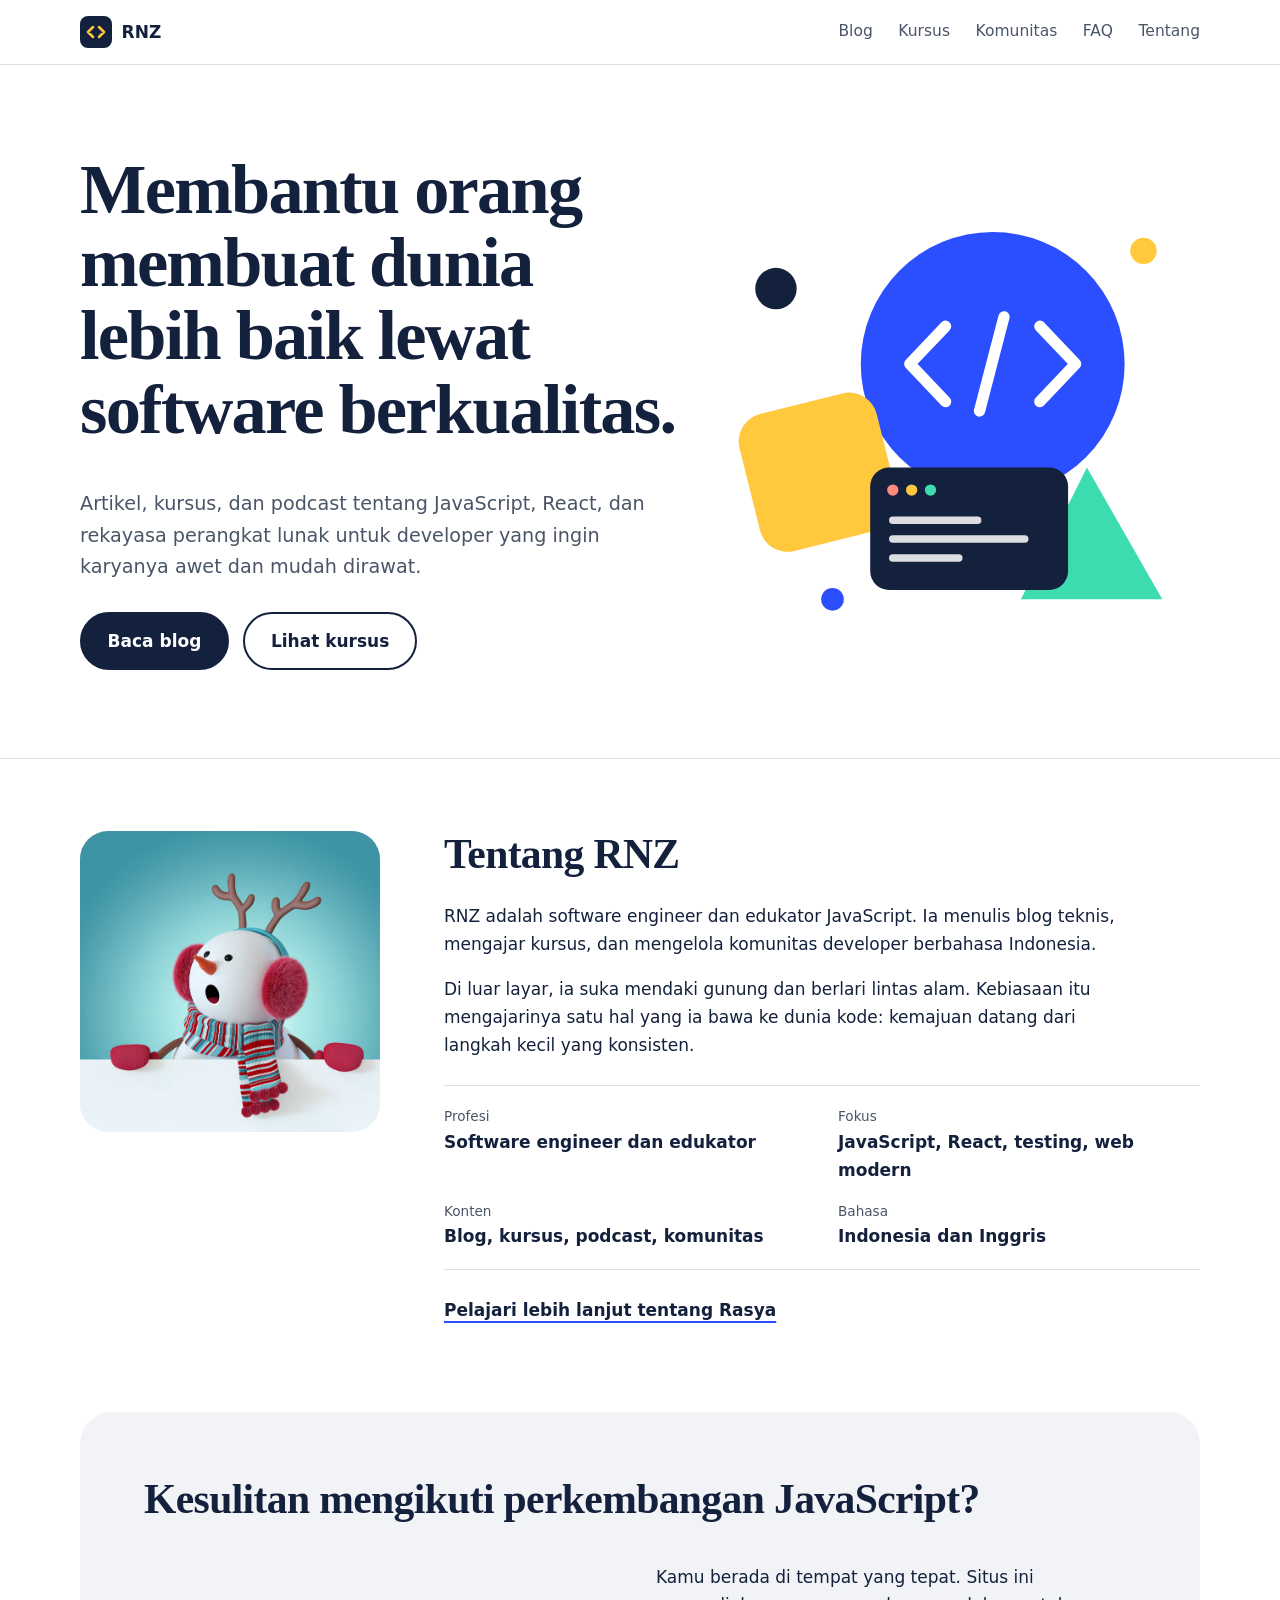
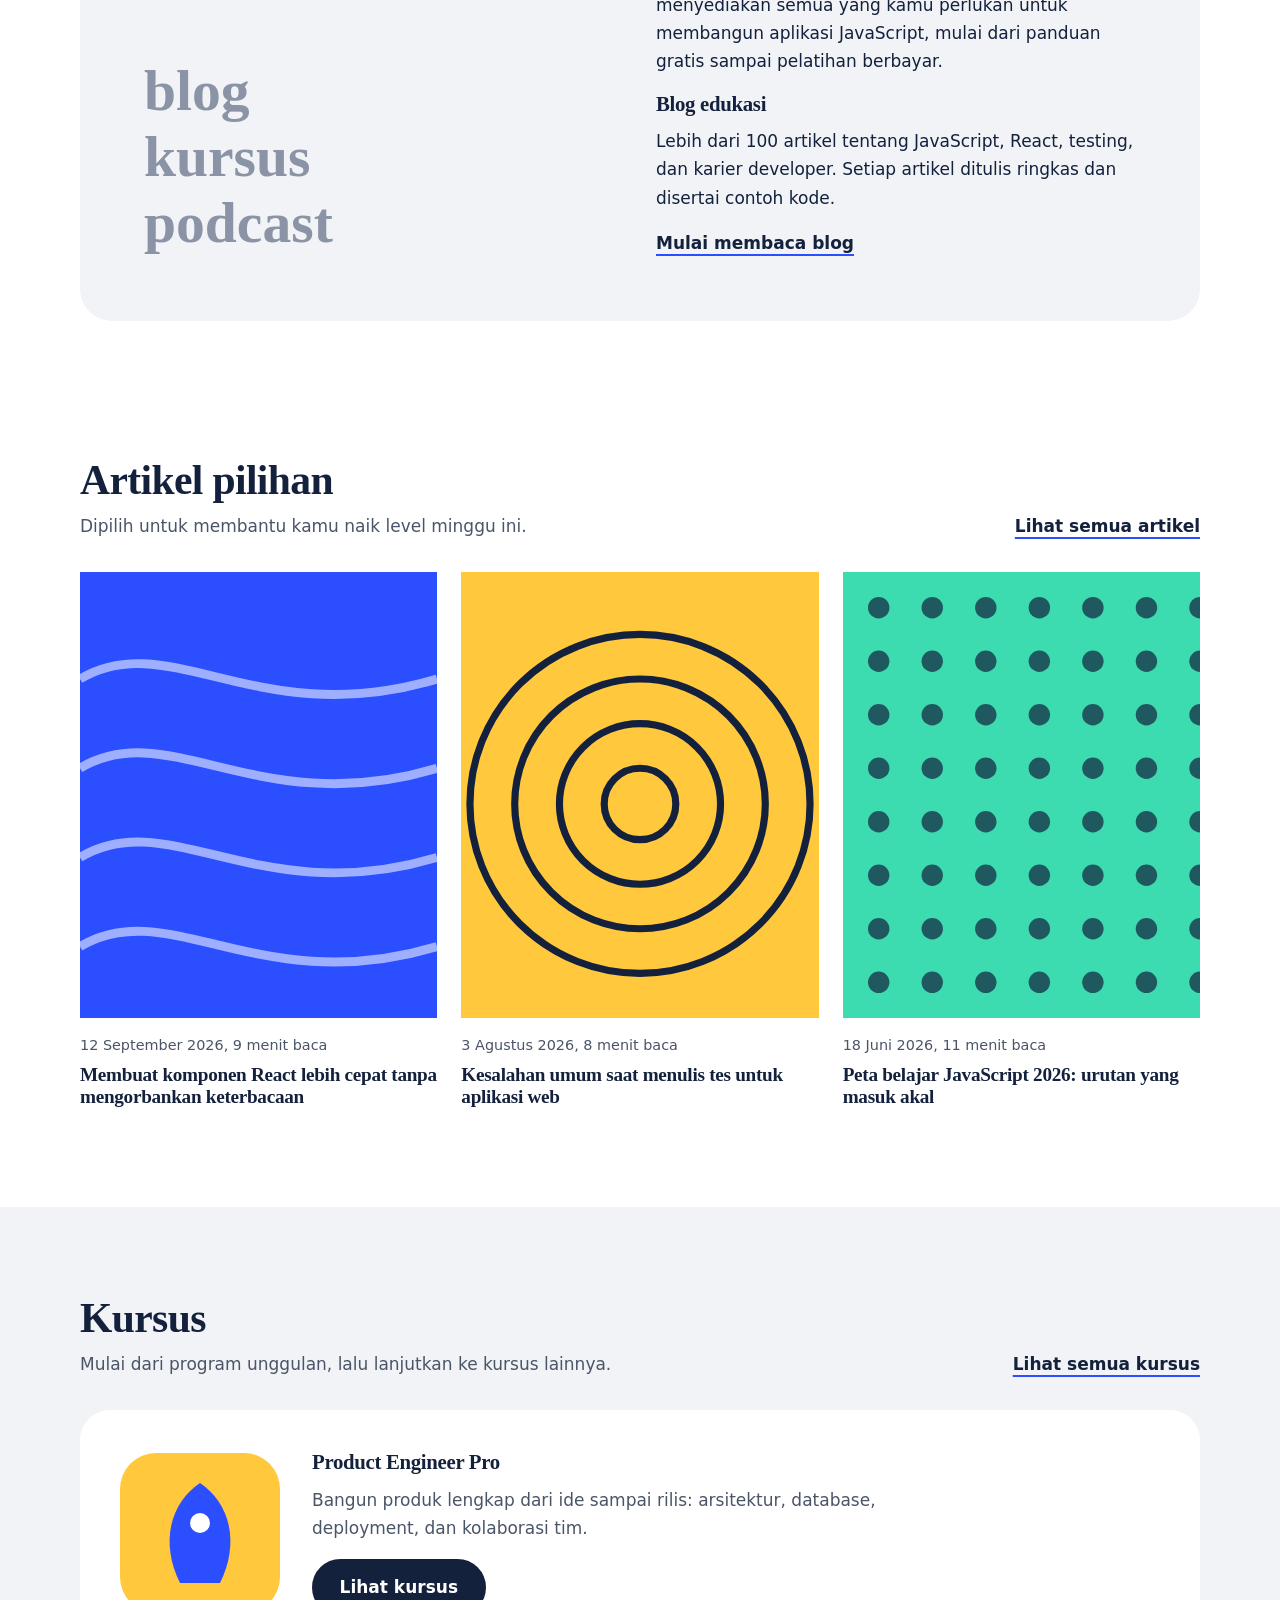
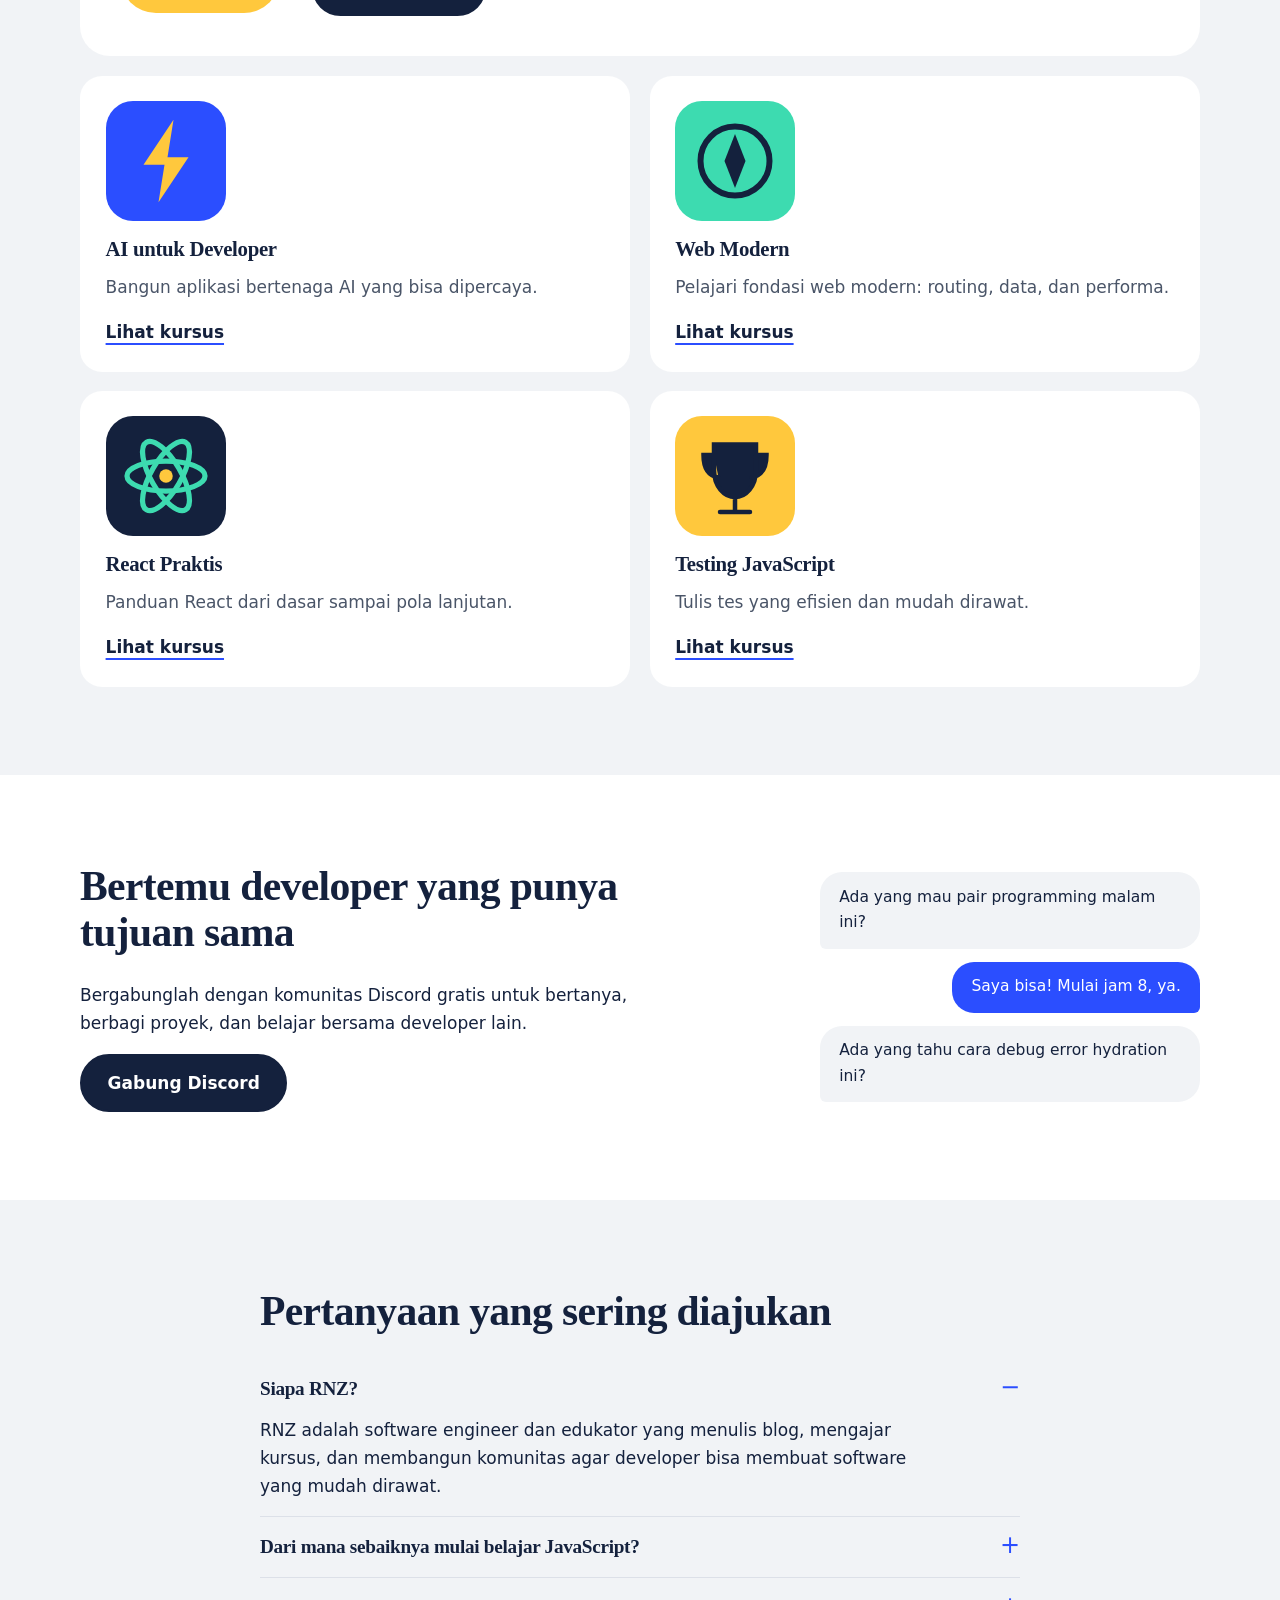
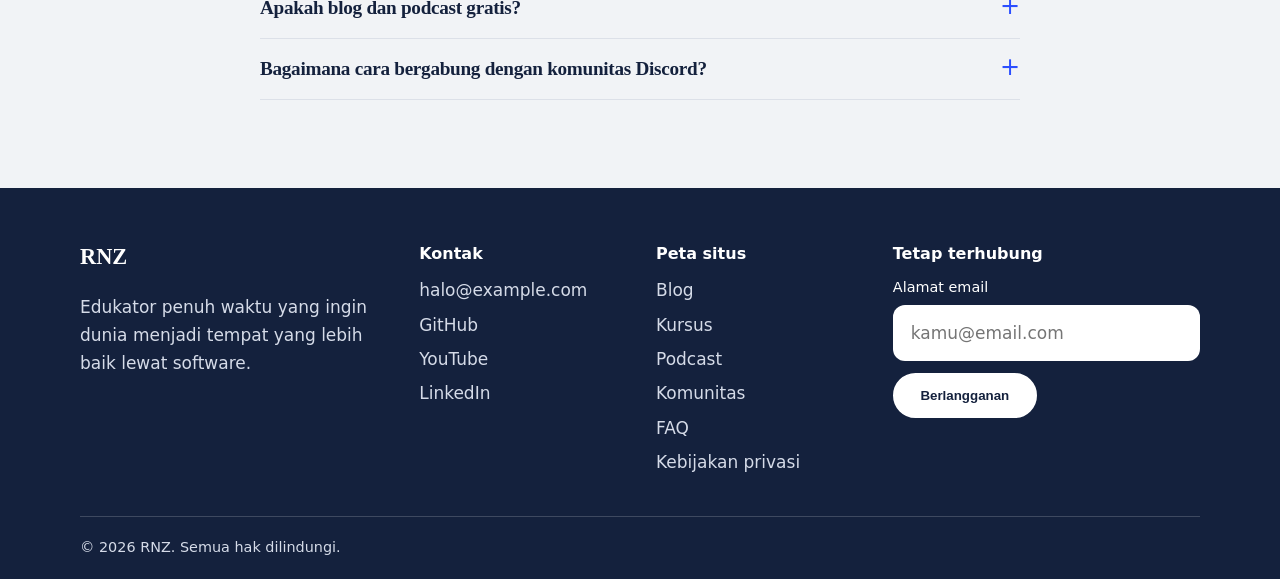
==== index.html @ e9a2c121 "new" ====
<!DOCTYPE html>
<html lang="id" dir="ltr">
<head>
<meta charset="utf-8">
<meta name="viewport" content="width=device-width, initial-scale=1">
<title>RNZ | Software Engineer dan Edukator JavaScript</title>
<meta name="description" content="Blog, kursus, dan podcast dari RNZ, software engineer dan edukator yang membantu developer membangun aplikasi JavaScript, React, dan web modern yang mudah dirawat.">
<meta name="author" content="RNZ">
<meta name="robots" content="index, follow, max-image-preview:large, max-snippet:-1, max-video-preview:-1">
<meta name="theme-color" content="#14213D">
<meta name="geo.region" content="ID">
<link rel="canonical" href="https://www.example.com/">
<link rel="alternate" hreflang="id" href="https://www.example.com/">
<link rel="alternate" hreflang="x-default" href="https://www.example.com/">
<link rel="icon" href="assets/images/favicon.svg" type="image/svg+xml">
<link rel="preload" as="image" href="assets/images/hero.svg" type="image/svg+xml">
<link rel="stylesheet" href="style.css">

<!-- Open Graph / Twitter -->
<meta property="og:type" content="website">
<meta property="og:site_name" content="RNZ">
<meta property="og:locale" content="id_ID">
<meta property="og:title" content="RNZ | Software Engineer dan Edukator JavaScript">
<meta property="og:description" content="Blog, kursus, dan podcast untuk developer yang ingin membangun software berkualitas.">
<meta property="og:url" content="https://www.example.com/">
<meta property="og:image" content="https://www.example.com/assets/images/og-image.png">
<meta property="og:image:width" content="1200">
<meta property="og:image:height" content="630">
<meta property="og:image:alt" content="RNZ, software engineer dan edukator JavaScript">
<meta name="twitter:card" content="summary_large_image">
<meta name="twitter:title" content="RNZ | Software Engineer dan Edukator JavaScript">
<meta name="twitter:description" content="Blog, kursus, dan podcast untuk developer yang ingin membangun software berkualitas.">
<meta name="twitter:image" content="https://www.example.com/assets/images/og-image.png">

<!-- SEM: aktifkan Google Tag Manager dengan mengganti GTM-XXXXXXX
<script>(function(w,d,s,l,i){w[l]=w[l]||[];w[l].push({'gtm.start':new Date().getTime(),event:'gtm.js'});var f=d.getElementsByTagName(s)[0],j=d.createElement(s);j.async=true;j.src='https://www.googletagmanager.com/gtm.js?id='+i;f.parentNode.insertBefore(j,f);})(window,document,'script','dataLayer','GTM-XXXXXXX');</script>
-->

<!-- Structured data: SEO, GEO, AEO -->
<script type="application/ld+json">
{
  "@context": "https://schema.org",
  "@graph": [
    {
      "@type": "WebSite",
      "@id": "https://www.example.com/#website",
      "url": "https://www.example.com/",
      "name": "RNZ",
      "inLanguage": "id-ID",
      "publisher": { "@id": "https://www.example.com/#person" }
    },
    {
      "@type": "Person",
      "@id": "https://www.example.com/#person",
      "name": "RNZ",
      "jobTitle": "Software Engineer dan Edukator",
      "url": "https://www.example.com/",
      "image": "https://www.example.com/assets/images/img1.png",
      "description": "Software engineer dan edukator yang menulis blog, mengajar kursus, dan membangun komunitas untuk developer JavaScript.",
      "knowsAbout": ["JavaScript", "React", "Testing JavaScript", "Pengembangan web", "Rekayasa perangkat lunak"],
      "sameAs": ["https://github.com/username", "https://www.youtube.com/@username", "https://www.linkedin.com/in/username"]
    },
    {
      "@type": "WebPage",
      "@id": "https://www.example.com/#webpage",
      "url": "https://www.example.com/",
      "name": "RNZ | Software Engineer dan Edukator JavaScript",
      "isPartOf": { "@id": "https://www.example.com/#website" },
      "about": { "@id": "https://www.example.com/#person" },
      "primaryImageOfPage": "https://www.example.com/assets/images/og-image.png",
      "inLanguage": "id-ID",
      "dateModified": "2026-10-07",
      "speakable": { "@type": "SpeakableSpecification", "cssSelector": ["h1", ".answer"] }
    },
    {
      "@type": "ItemList",
      "name": "Kursus dari RNZ",
      "itemListElement": [
        { "@type": "ListItem", "position": 1, "item": { "@type": "Course", "name": "Product Engineer Pro", "description": "Bangun produk lengkap dari ide sampai rilis.", "provider": { "@id": "https://www.example.com/#person" } } },
        { "@type": "ListItem", "position": 2, "item": { "@type": "Course", "name": "AI untuk Developer", "description": "Bangun aplikasi bertenaga AI yang bisa dipercaya.", "provider": { "@id": "https://www.example.com/#person" } } },
        { "@type": "ListItem", "position": 3, "item": { "@type": "Course", "name": "Web Modern", "description": "Pelajari fondasi web modern: routing, data, dan performa.", "provider": { "@id": "https://www.example.com/#person" } } },
        { "@type": "ListItem", "position": 4, "item": { "@type": "Course", "name": "React Praktis", "description": "Panduan React dari dasar sampai pola lanjutan.", "provider": { "@id": "https://www.example.com/#person" } } },
        { "@type": "ListItem", "position": 5, "item": { "@type": "Course", "name": "Testing JavaScript", "description": "Tulis tes yang efisien dan mudah dirawat.", "provider": { "@id": "https://www.example.com/#person" } } }
      ]
    },
    {
      "@type": "FAQPage",
      "mainEntity": [
        { "@type": "Question", "name": "Siapa RNZ?", "acceptedAnswer": { "@type": "Answer", "text": "RNZ adalah software engineer dan edukator yang menulis blog, mengajar kursus, dan membangun komunitas agar developer bisa membuat software yang mudah dirawat." } },
        { "@type": "Question", "name": "Dari mana sebaiknya mulai belajar JavaScript?", "acceptedAnswer": { "@type": "Answer", "text": "Mulai dari artikel Peta belajar JavaScript di blog untuk memahami urutan topik, lalu lanjut ke kursus Web Modern atau React Praktis untuk latihan terstruktur." } },
        { "@type": "Question", "name": "Apakah blog dan podcast gratis?", "acceptedAnswer": { "@type": "Answer", "text": "Ya. Semua artikel blog dan episode podcast gratis. Kursus berbayar tersedia bagi yang ingin belajar secara terstruktur." } },
        { "@type": "Question", "name": "Bagaimana cara bergabung dengan komunitas Discord?", "acceptedAnswer": { "@type": "Answer", "text": "Klik tombol Gabung Discord di bagian Komunitas, lalu ikuti aturan komunitas. Keanggotaan gratis." } }
      ]
    }
  ]
}
</script>
</head>
<body>
<a class="skip" href="#utama">Lewati ke konten utama</a>

<header class="site-header">
  <div class="wrap bar">
    <a class="brand" href="/" aria-label="RNZ, beranda">
      <img src="assets/images/logo.svg" width="32" height="32" alt="">
      <span>RNZ</span>
    </a>
    <button class="nav-toggle" type="button" aria-expanded="false" aria-controls="site-nav">Menu</button>
    <nav id="site-nav" class="nav" aria-label="Navigasi utama">
      <a href="#blog">Blog</a>
      <a href="#kursus">Kursus</a>
      <a href="#komunitas">Komunitas</a>
      <a href="#faq">FAQ</a>
      <a href="#tentang">Tentang</a>
    </nav>
  </div>
</header>

<main id="utama">
  <section class="hero" aria-labelledby="judul-hero">
    <div class="wrap hero-grid">
      <div>
        <h1 id="judul-hero">Membantu orang membuat dunia lebih baik lewat software berkualitas.</h1>
        <p class="lead">Artikel, kursus, dan podcast tentang JavaScript, React, dan rekayasa perangkat lunak untuk developer yang ingin karyanya awet dan mudah dirawat.</p>
        <div class="actions">
          <a class="btn btn-solid" href="#blog" data-track="hero_baca_blog">Baca blog</a>
          <a class="btn btn-line" href="#kursus" data-track="hero_lihat_kursus">Lihat kursus</a>
        </div>
      </div>
      <img class="hero-art" src="assets/images/hero.svg" width="520" height="480" alt="Ilustrasi bentuk geometris melayang dengan simbol kode di tengahnya" fetchpriority="high">
    </div>
  </section>

  <section id="tentang" class="intro" aria-labelledby="judul-tentang">
    <div class="wrap intro-grid">
      <img class="avatar" src="assets/images/img1.png" width="320" height="320" alt="Foto profil RNZ" loading="lazy">
      <div>
        <h2 id="judul-tentang">Tentang RNZ</h2>
        <p class="answer">RNZ adalah software engineer dan edukator JavaScript. Ia menulis blog teknis, mengajar kursus, dan mengelola komunitas developer berbahasa Indonesia.</p>
        <p>Di luar layar, ia suka mendaki gunung dan berlari lintas alam. Kebiasaan itu mengajarinya satu hal yang ia bawa ke dunia kode: kemajuan datang dari langkah kecil yang konsisten.</p>
        <dl class="facts">
          <div><dt>Profesi</dt><dd>Software engineer dan edukator</dd></div>
          <div><dt>Fokus</dt><dd>JavaScript, React, testing, web modern</dd></div>
          <div><dt>Konten</dt><dd>Blog, kursus, podcast, komunitas</dd></div>
          <div><dt>Bahasa</dt><dd>Indonesia dan Inggris</dd></div>
        </dl>
        <a class="textlink" href="about/" data-track="tentang_selengkapnya">Pelajari lebih lanjut tentang Rasya</a>
      </div>
    </div>
  </section>

  <section class="paths" aria-labelledby="judul-jalur">
    <div class="wrap">
      <div class="paths-box">
        <h2 id="judul-jalur">Kesulitan mengikuti perkembangan JavaScript?</h2>
        <div class="paths-grid">
          <ul class="biglinks">
            <li><a href="#blog" data-track="jalur_blog">blog</a></li>
            <li><a href="#kursus" data-track="jalur_kursus">kursus</a></li>
            <li><a href="podcast/" data-track="jalur_podcast">podcast</a></li>
          </ul>
          <div>
            <p class="answer">Kamu berada di tempat yang tepat. Situs ini menyediakan semua yang kamu perlukan untuk membangun aplikasi JavaScript, mulai dari panduan gratis sampai pelatihan berbayar.</p>
            <h3>Blog edukasi</h3>
            <p>Lebih dari 100 artikel tentang JavaScript, React, testing, dan karier developer. Setiap artikel ditulis ringkas dan disertai contoh kode.</p>
            <a class="textlink" href="#blog" data-track="jalur_mulai_membaca">Mulai membaca blog</a>
          </div>
        </div>
      </div>
    </div>
  </section>

  <section id="blog" class="section" aria-labelledby="judul-blog">
    <div class="wrap">
      <div class="head">
        <div>
          <h2 id="judul-blog">Artikel pilihan</h2>
          <p class="sub">Dipilih untuk membantu kamu naik level minggu ini.</p>
        </div>
        <a class="textlink" href="blog/" data-track="blog_lihat_semua">Lihat semua artikel</a>
      </div>
      <div class="posts">
        <article class="post">
          <a href="blog/react-lebih-cepat/" data-track="blog_react_lebih_cepat">
            <img src="assets/images/blog-1.svg" width="400" height="500" alt="Ilustrasi abstrak garis gelombang berwarna biru" loading="lazy">
            <p class="meta"><time datetime="2026-09-12">12 September 2026</time>, 9 menit baca</p>
            <h3>Membuat komponen React lebih cepat tanpa mengorbankan keterbacaan</h3>
          </a>
        </article>
        <article class="post">
          <a href="blog/kesalahan-umum-testing/" data-track="blog_kesalahan_testing">
            <img src="assets/images/blog-2.svg" width="400" height="500" alt="Ilustrasi abstrak lingkaran konsentris berwarna kuning" loading="lazy">
            <p class="meta"><time datetime="2026-08-03">3 Agustus 2026</time>, 8 menit baca</p>
            <h3>Kesalahan umum saat menulis tes untuk aplikasi web</h3>
          </a>
        </article>
        <article class="post">
          <a href="blog/peta-belajar-javascript/" data-track="blog_peta_belajar">
            <img src="assets/images/blog-3.svg" width="400" height="500" alt="Ilustrasi abstrak titik-titik berwarna hijau mint" loading="lazy">
            <p class="meta"><time datetime="2026-06-18">18 Juni 2026</time>, 11 menit baca</p>
            <h3>Peta belajar JavaScript 2026: urutan yang masuk akal</h3>
          </a>
        </article>
      </div>
    </div>
  </section>

  <section id="kursus" class="section section-alt" aria-labelledby="judul-kursus">
    <div class="wrap">
      <div class="head">
        <div>
          <h2 id="judul-kursus">Kursus</h2>
          <p class="sub">Mulai dari program unggulan, lalu lanjutkan ke kursus lainnya.</p>
        </div>
        <a class="textlink" href="kursus/" data-track="kursus_lihat_semua">Lihat semua kursus</a>
      </div>
      <article class="course course-main">
        <img src="assets/images/course-1.svg" width="160" height="160" alt="Ikon roket untuk kursus Product Engineer Pro" loading="lazy">
        <div>
          <h3>Product Engineer Pro</h3>
          <p>Bangun produk lengkap dari ide sampai rilis: arsitektur, database, deployment, dan kolaborasi tim.</p>
          <a class="btn btn-solid" href="kursus/product-engineer-pro/" data-track="kursus_product_engineer">Lihat kursus</a>
        </div>
      </article>
      <div class="courses">
        <article class="course">
          <img src="assets/images/course-2.svg" width="120" height="120" alt="Ikon petir untuk kursus AI untuk Developer" loading="lazy">
          <h3>AI untuk Developer</h3>
          <p>Bangun aplikasi bertenaga AI yang bisa dipercaya.</p>
          <a class="textlink" href="kursus/ai-untuk-developer/" data-track="kursus_ai">Lihat kursus</a>
        </article>
        <article class="course">
          <img src="assets/images/course-3.svg" width="120" height="120" alt="Ikon kompas untuk kursus Web Modern" loading="lazy">
          <h3>Web Modern</h3>
          <p>Pelajari fondasi web modern: routing, data, dan performa.</p>
          <a class="textlink" href="kursus/web-modern/" data-track="kursus_web_modern">Lihat kursus</a>
        </article>
        <article class="course">
          <img src="assets/images/course-4.svg" width="120" height="120" alt="Ikon atom untuk kursus React Praktis" loading="lazy">
          <h3>React Praktis</h3>
          <p>Panduan React dari dasar sampai pola lanjutan.</p>
          <a class="textlink" href="kursus/react-praktis/" data-track="kursus_react">Lihat kursus</a>
        </article>
        <article class="course">
          <img src="assets/images/course-5.svg" width="120" height="120" alt="Ikon piala untuk kursus Testing JavaScript" loading="lazy">
          <h3>Testing JavaScript</h3>
          <p>Tulis tes yang efisien dan mudah dirawat.</p>
          <a class="textlink" href="kursus/testing-javascript/" data-track="kursus_testing">Lihat kursus</a>
        </article>
      </div>
    </div>
  </section>

  <section id="komunitas" class="section" aria-labelledby="judul-komunitas">
    <div class="wrap community">
      <div>
        <h2 id="judul-komunitas">Bertemu developer yang punya tujuan sama</h2>
        <p class="answer">Bergabunglah dengan komunitas Discord gratis untuk bertanya, berbagi proyek, dan belajar bersama developer lain.</p>
        <a class="btn btn-solid" href="https://discord.gg/example" rel="noopener" data-track="komunitas_gabung_discord">Gabung Discord</a>
      </div>
      <div class="chat" aria-hidden="true">
        <p class="bubble">Ada yang mau pair programming malam ini?</p>
        <p class="bubble bubble-me">Saya bisa! Mulai jam 8, ya.</p>
        <p class="bubble">Ada yang tahu cara debug error hydration ini?</p>
      </div>
    </div>
  </section>

  <section id="faq" class="section section-alt" aria-labelledby="judul-faq">
    <div class="wrap narrow">
      <h2 id="judul-faq">Pertanyaan yang sering diajukan</h2>
      <details open>
        <summary><h3>Siapa RNZ?</h3></summary>
        <p class="answer">RNZ adalah software engineer dan edukator yang menulis blog, mengajar kursus, dan membangun komunitas agar developer bisa membuat software yang mudah dirawat.</p>
      </details>
      <details>
        <summary><h3>Dari mana sebaiknya mulai belajar JavaScript?</h3></summary>
        <p class="answer">Mulai dari artikel Peta belajar JavaScript di blog untuk memahami urutan topik, lalu lanjut ke kursus Web Modern atau React Praktis untuk latihan terstruktur.</p>
      </details>
      <details>
        <summary><h3>Apakah blog dan podcast gratis?</h3></summary>
        <p class="answer">Ya. Semua artikel blog dan episode podcast gratis. Kursus berbayar tersedia bagi yang ingin belajar secara terstruktur.</p>
      </details>
      <details>
        <summary><h3>Bagaimana cara bergabung dengan komunitas Discord?</h3></summary>
        <p class="answer">Klik tombol Gabung Discord di bagian Komunitas, lalu ikuti aturan komunitas. Keanggotaan gratis.</p>
      </details>
    </div>
  </section>
</main>

<footer class="site-footer">
  <div class="wrap foot-grid">
    <div>
      <p class="foot-brand">RNZ</p>
      <p>Edukator penuh waktu yang ingin dunia menjadi tempat yang lebih baik lewat software.</p>
    </div>
    <nav aria-label="Kontak dan media sosial">
      <h2>Kontak</h2>
      <ul>
        <li><a href="mailto:halo@example.com">halo@example.com</a></li>
        <li><a href="https://github.com/username" rel="me noopener">GitHub</a></li>
        <li><a href="https://www.youtube.com/@username" rel="me noopener">YouTube</a></li>
        <li><a href="https://www.linkedin.com/in/username" rel="me noopener">LinkedIn</a></li>
      </ul>
    </nav>
    <nav aria-label="Peta situs">
      <h2>Peta situs</h2>
      <ul>
        <li><a href="#blog">Blog</a></li>
        <li><a href="#kursus">Kursus</a></li>
        <li><a href="podcast/">Podcast</a></li>
        <li><a href="#komunitas">Komunitas</a></li>
        <li><a href="#faq">FAQ</a></li>
        <li><a href="privacy/">Kebijakan privasi</a></li>
      </ul>
    </nav>
    <div>
      <h2>Tetap terhubung</h2>
      <form id="newsletter-form" novalidate>
        <label for="email">Alamat email</label>
        <input id="email" name="email" type="email" autocomplete="email" placeholder="kamu@email.com" required>
        <input type="hidden" name="utm_source"><input type="hidden" name="utm_medium"><input type="hidden" name="utm_campaign">
        <button class="btn btn-light" type="submit">Berlangganan</button>
        <p id="form-status" class="status" role="status" aria-live="polite"></p>
      </form>
    </div>
  </div>
  <div class="wrap legal"><p>&copy; <span id="year">2026</span> RNZ. Semua hak dilindungi.</p></div>
</footer>

<script src="script.js" defer></script>
</body>
</html>
---- style.css ----
:root{
  --ink:#14213D; --paper:#fff; --mist:#F1F3F6; --line:#DCE0E8; --muted:#4A5568;
  --cobalt:#2B4EFF; --sun:#FFC83D; --mint:#3DDBB0;
  --serif:"Palatino Linotype","Book Antiqua",Palatino,Georgia,serif;
  --sans:system-ui,-apple-system,"Segoe UI",Roboto,"Helvetica Neue",sans-serif;
  --wrap:1120px;
}
*,*::before,*::after{box-sizing:border-box}
html{scroll-behavior:smooth;scroll-padding-top:5rem}
body{margin:0;font:1.0625rem/1.65 var(--sans);color:var(--ink);background:var(--paper);-webkit-font-smoothing:antialiased}
img{max-width:100%;height:auto;display:block}
a{color:inherit}
h1,h2,h3{font-family:var(--serif);line-height:1.12;letter-spacing:-.015em;margin:0 0 .6em;font-weight:700}
h1{font-size:clamp(2.4rem,5.6vw,4.4rem);letter-spacing:-.025em;line-height:1.04}
h2{font-size:clamp(1.8rem,3.4vw,2.6rem)}
h3{font-size:1.3rem}
p{margin:0 0 1em;max-width:62ch}
:focus-visible{outline:3px solid var(--cobalt);outline-offset:3px;border-radius:4px}
.wrap{width:min(100% - 2.5rem,var(--wrap));margin-inline:auto}
.narrow{max-width:760px}
.skip{position:absolute;left:1rem;top:-4rem;background:var(--ink);color:#fff;padding:.6rem 1rem;border-radius:8px;z-index:100}
.skip:focus{top:1rem}

/* Header */
.site-header{position:sticky;top:0;z-index:50;background:rgba(255,255,255,.94);backdrop-filter:blur(8px);border-bottom:1px solid var(--line)}
.bar{display:flex;align-items:center;justify-content:space-between;min-height:4rem}
.brand{display:flex;align-items:center;gap:.6rem;font-weight:700;text-decoration:none}
.nav{display:flex;gap:1.6rem}
.nav a{text-decoration:none;color:var(--muted);font-size:.97rem}
.nav a:hover{color:var(--ink);text-decoration:underline;text-underline-offset:.3em}
.nav-toggle{display:none;background:none;border:1px solid var(--line);border-radius:999px;padding:.4rem 1rem;font:inherit;color:inherit;cursor:pointer}

/* Buttons and links */
.btn{display:inline-block;padding:.8rem 1.6rem;border-radius:999px;font-weight:600;text-decoration:none;border:2px solid var(--ink);transition:background .2s,color .2s}
.btn-solid{background:var(--ink);color:#fff}
.btn-solid:hover{background:var(--cobalt);border-color:var(--cobalt)}
.btn-line{background:transparent;color:var(--ink)}
.btn-line:hover{background:var(--ink);color:#fff}
.btn-light{background:#fff;color:var(--ink);border-color:#fff}
.btn-light:hover{background:var(--sun);border-color:var(--sun)}
.textlink{font-weight:600;text-decoration:underline;text-underline-offset:.3em;text-decoration-thickness:2px;text-decoration-color:var(--cobalt)}
.textlink:hover{color:var(--cobalt)}
.actions{display:flex;flex-wrap:wrap;gap:.9rem;margin-top:1.8rem}

/* Hero */
.hero{padding-block:clamp(2.5rem,7vw,5.5rem)}
.hero-grid{display:grid;grid-template-columns:1.1fr .9fr;gap:2rem;align-items:center}
.lead{font-size:1.2rem;color:var(--muted);margin-top:1.4rem}
.hero-art{width:100%;max-width:520px;justify-self:end;animation:drift 9s ease-in-out infinite}
@keyframes drift{50%{transform:translateY(-14px) rotate(1.5deg)}}

/* Intro */
.intro{padding-block:clamp(2.5rem,6vw,4.5rem);border-top:1px solid var(--line)}
.intro-grid{display:grid;grid-template-columns:minmax(200px,300px) 1fr;gap:clamp(1.5rem,5vw,4rem);align-items:start}
.avatar{border-radius:28px;width:100%;background:var(--mist)}
.facts{display:grid;grid-template-columns:repeat(2,1fr);gap:1rem 2rem;margin:1.6rem 0;padding:1.2rem 0;border-block:1px solid var(--line)}
.facts div{margin:0}
.facts dt{font-size:.85rem;color:var(--muted)}
.facts dd{margin:0;font-weight:600}

/* Paths */
.paths{padding-block:1rem 3rem}
.paths-box{background:var(--mist);border-radius:32px;padding:clamp(1.5rem,5vw,4rem)}
.paths-grid{display:grid;grid-template-columns:1fr 1fr;gap:2rem;align-items:end;margin-top:2.5rem}
.biglinks{list-style:none;margin:0;padding:0}
.biglinks a{display:inline-block;font:700 clamp(2.2rem,5vw,3.6rem)/1.15 var(--serif);color:#8A94A6;text-decoration:none}
.biglinks a:hover{color:var(--ink);text-decoration:underline;text-decoration-color:var(--cobalt);text-underline-offset:.15em}

/* Sections */
.section{padding-block:clamp(3rem,7vw,5.5rem)}
.section-alt{background:var(--mist)}
.head{display:flex;justify-content:space-between;align-items:end;gap:1rem;flex-wrap:wrap;margin-bottom:2rem}
.head h2{margin-bottom:.2em}
.sub{color:var(--muted);margin:0}

/* Posts */
.posts{display:grid;grid-template-columns:repeat(3,1fr);gap:1.5rem}
.post a{text-decoration:none}
.post img{width:100%;aspect-ratio:4/5;object-fit:cover;margin-bottom:1rem}
.post h3{font-size:1.2rem}
.post a:hover h3{color:var(--cobalt);text-decoration:underline;text-underline-offset:.2em}
.meta{font-size:.9rem;color:var(--muted);margin-bottom:.4rem}

/* Courses */
.course{background:#fff;border-radius:22px;padding:1.6rem}
.course p{color:var(--muted)}
.course-main{display:grid;grid-template-columns:160px 1fr;gap:2rem;align-items:center;border-radius:30px;padding:clamp(1.5rem,4vw,2.5rem);margin-bottom:1.2rem}
.courses{display:grid;grid-template-columns:repeat(2,1fr);gap:1.2rem}
.courses .course img{margin-bottom:1rem}

/* Community */
.community{display:grid;grid-template-columns:1.1fr .9fr;gap:3rem;align-items:center}
.chat{display:grid;gap:.8rem;max-width:380px;justify-self:end}
.bubble{margin:0;background:var(--mist);padding:.8rem 1.2rem;border-radius:22px 22px 22px 6px;font-size:.97rem}
.bubble-me{background:var(--cobalt);color:#fff;border-radius:22px 22px 6px 22px;justify-self:end}

/* FAQ */
details{border-bottom:1px solid var(--line);padding:1rem 0}
summary{cursor:pointer;list-style:none}
summary::-webkit-details-marker{display:none}
summary h3{display:inline;font-size:1.2rem}
summary::after{content:"+";float:right;font-size:1.5rem;line-height:1;color:var(--cobalt)}
details[open] summary::after{content:"\2212"}
details p{margin:.8rem 0 0}

/* Footer */
.site-footer{background:var(--ink);color:#fff;padding-top:3.5rem}
.foot-grid{display:grid;grid-template-columns:1.2fr .8fr .8fr 1.2fr;gap:2rem}
.site-footer h2{font:700 1rem var(--sans);letter-spacing:0;margin-bottom:.8rem}
.site-footer ul{list-style:none;margin:0;padding:0;display:grid;gap:.4rem}
.site-footer a{color:#D5DBE8;text-decoration:none}
.site-footer a:hover{color:#fff;text-decoration:underline}
.site-footer p{color:#D5DBE8}
.foot-brand{font:700 1.4rem var(--serif);color:#fff!important}
form label{display:block;font-size:.9rem;margin-bottom:.3rem}
form input[type=email]{width:100%;padding:.75rem 1rem;border-radius:12px;border:2px solid transparent;font:inherit;margin-bottom:.8rem}
.status{min-height:1.5rem;font-size:.9rem;margin:.6rem 0 0}
.legal{border-top:1px solid rgba(255,255,255,.18);margin-top:2.5rem;padding-block:1.2rem;font-size:.9rem}
.legal p{margin:0}

/* Responsive */
@media (max-width:860px){
  .hero-grid,.intro-grid,.paths-grid,.community{grid-template-columns:1fr}
  .hero-art{justify-self:center;max-width:380px}
  .avatar{max-width:220px}
  .posts{grid-template-columns:1fr}
  .post img{aspect-ratio:16/10}
  .foot-grid{grid-template-columns:1fr 1fr}
  .chat{justify-self:start}
  .nav-toggle{display:block}
  .nav{display:none;position:absolute;top:100%;left:0;right:0;flex-direction:column;gap:0;background:#fff;border-bottom:1px solid var(--line);padding:.5rem 1.25rem 1rem}
  .nav.is-open{display:flex}
  .nav a{padding:.7rem 0;font-size:1.05rem}
}
@media (max-width:560px){
  .courses,.facts,.foot-grid{grid-template-columns:1fr}
  .course-main{grid-template-columns:1fr}
  .course-main img{width:100px;height:100px}
}
@media (prefers-reduced-motion:reduce){
  html{scroll-behavior:auto}
  .hero-art{animation:none}
}
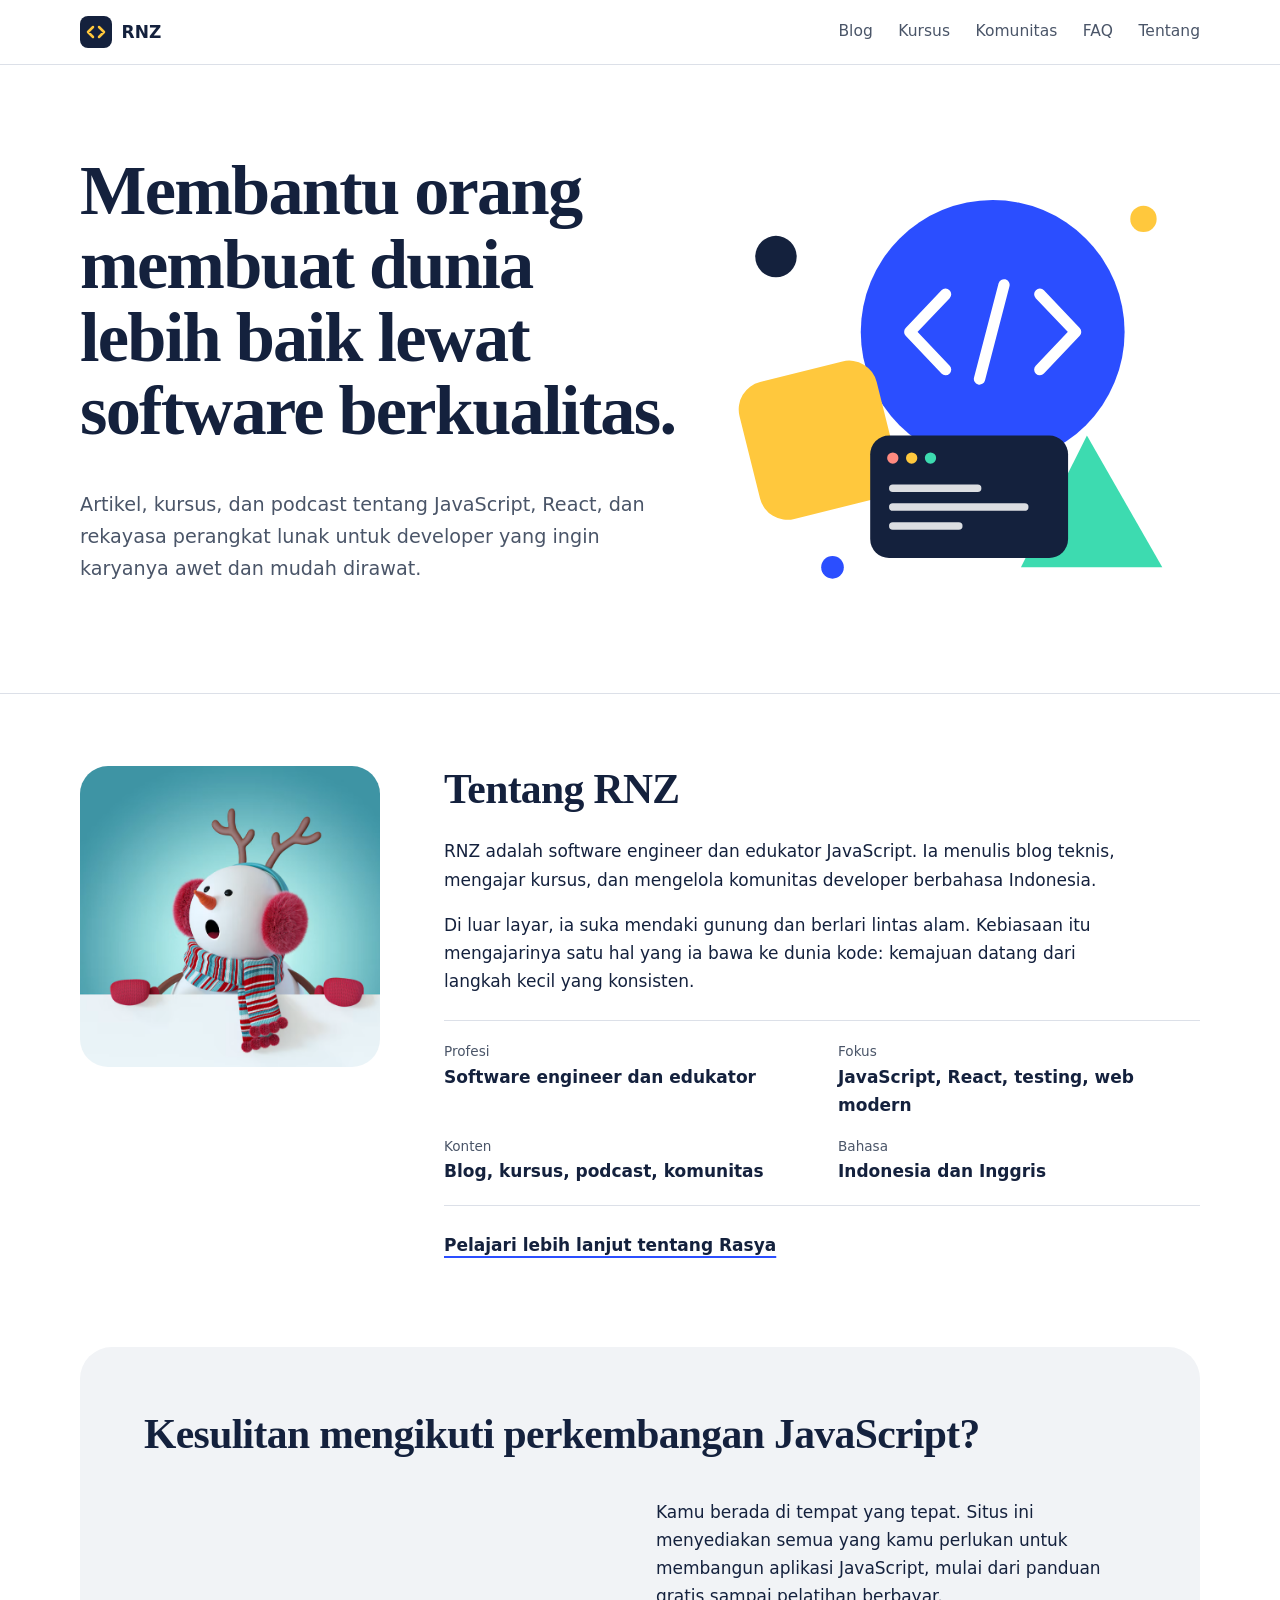
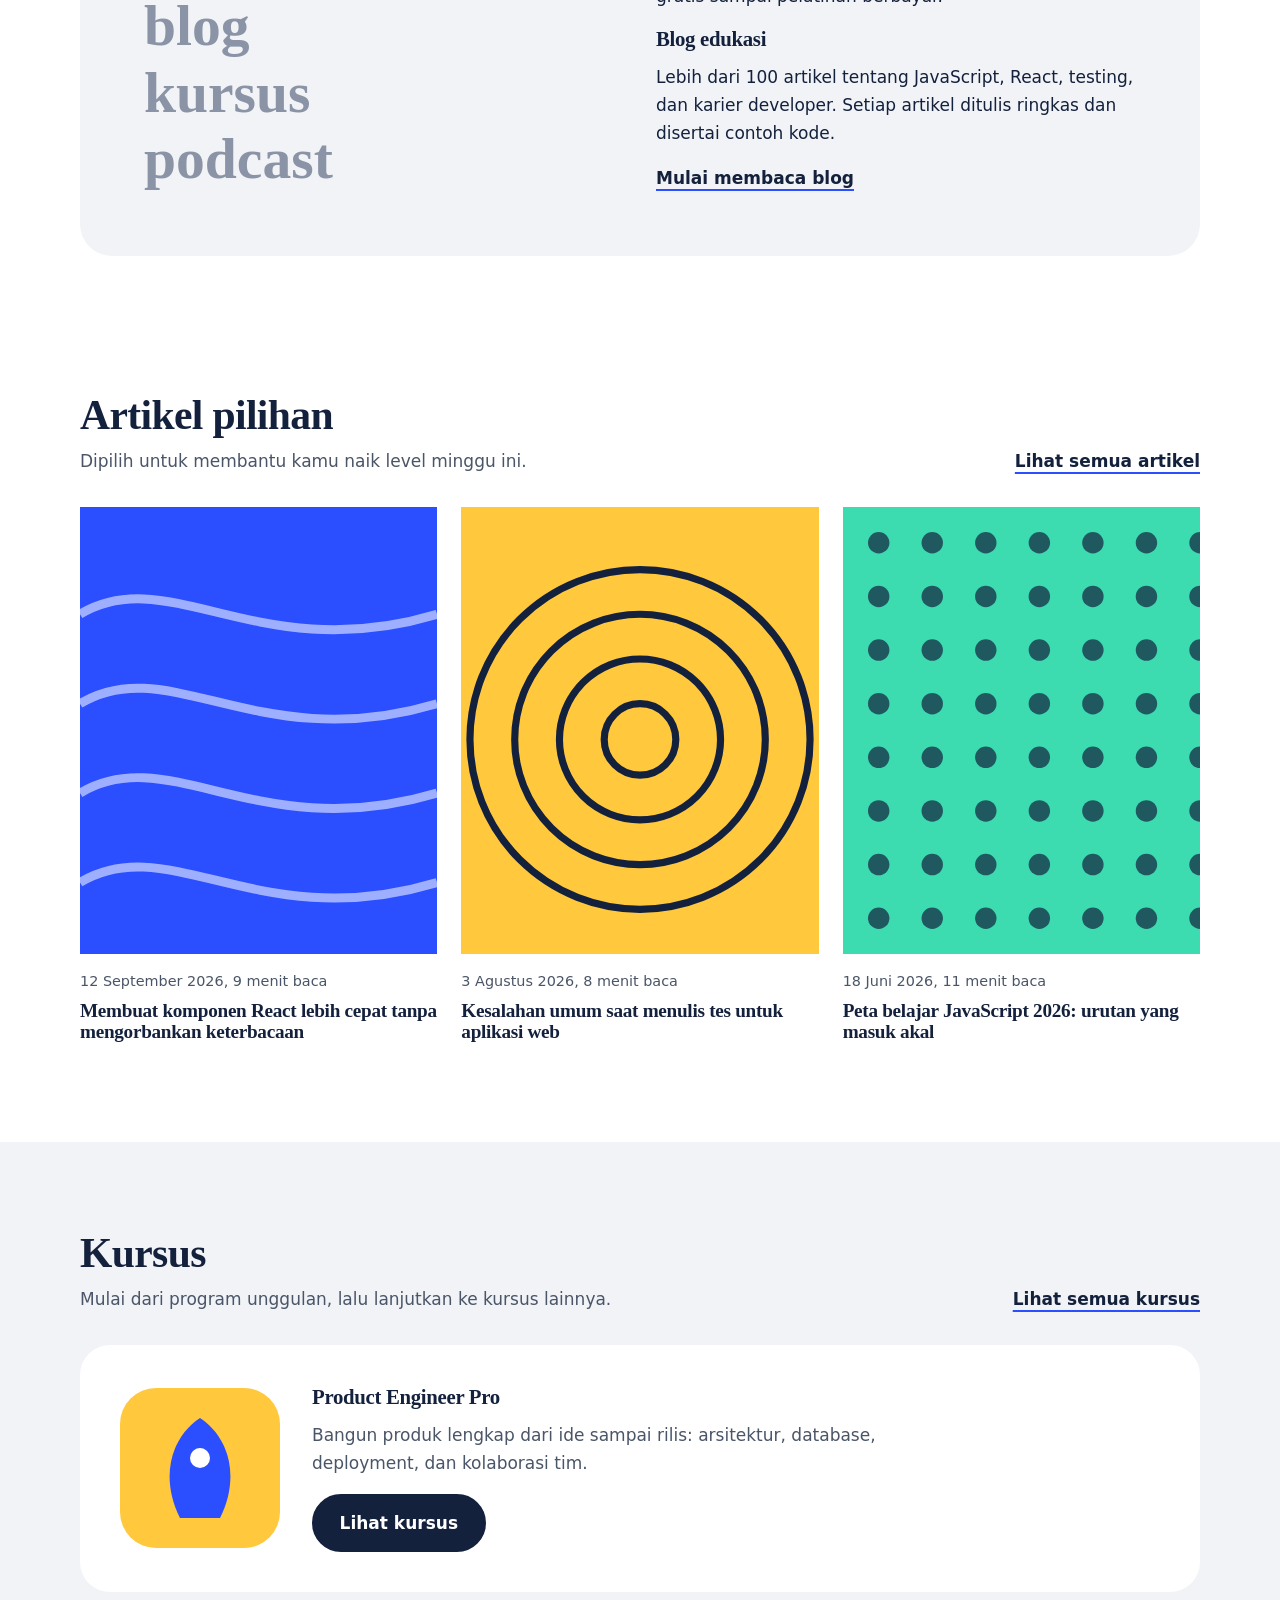
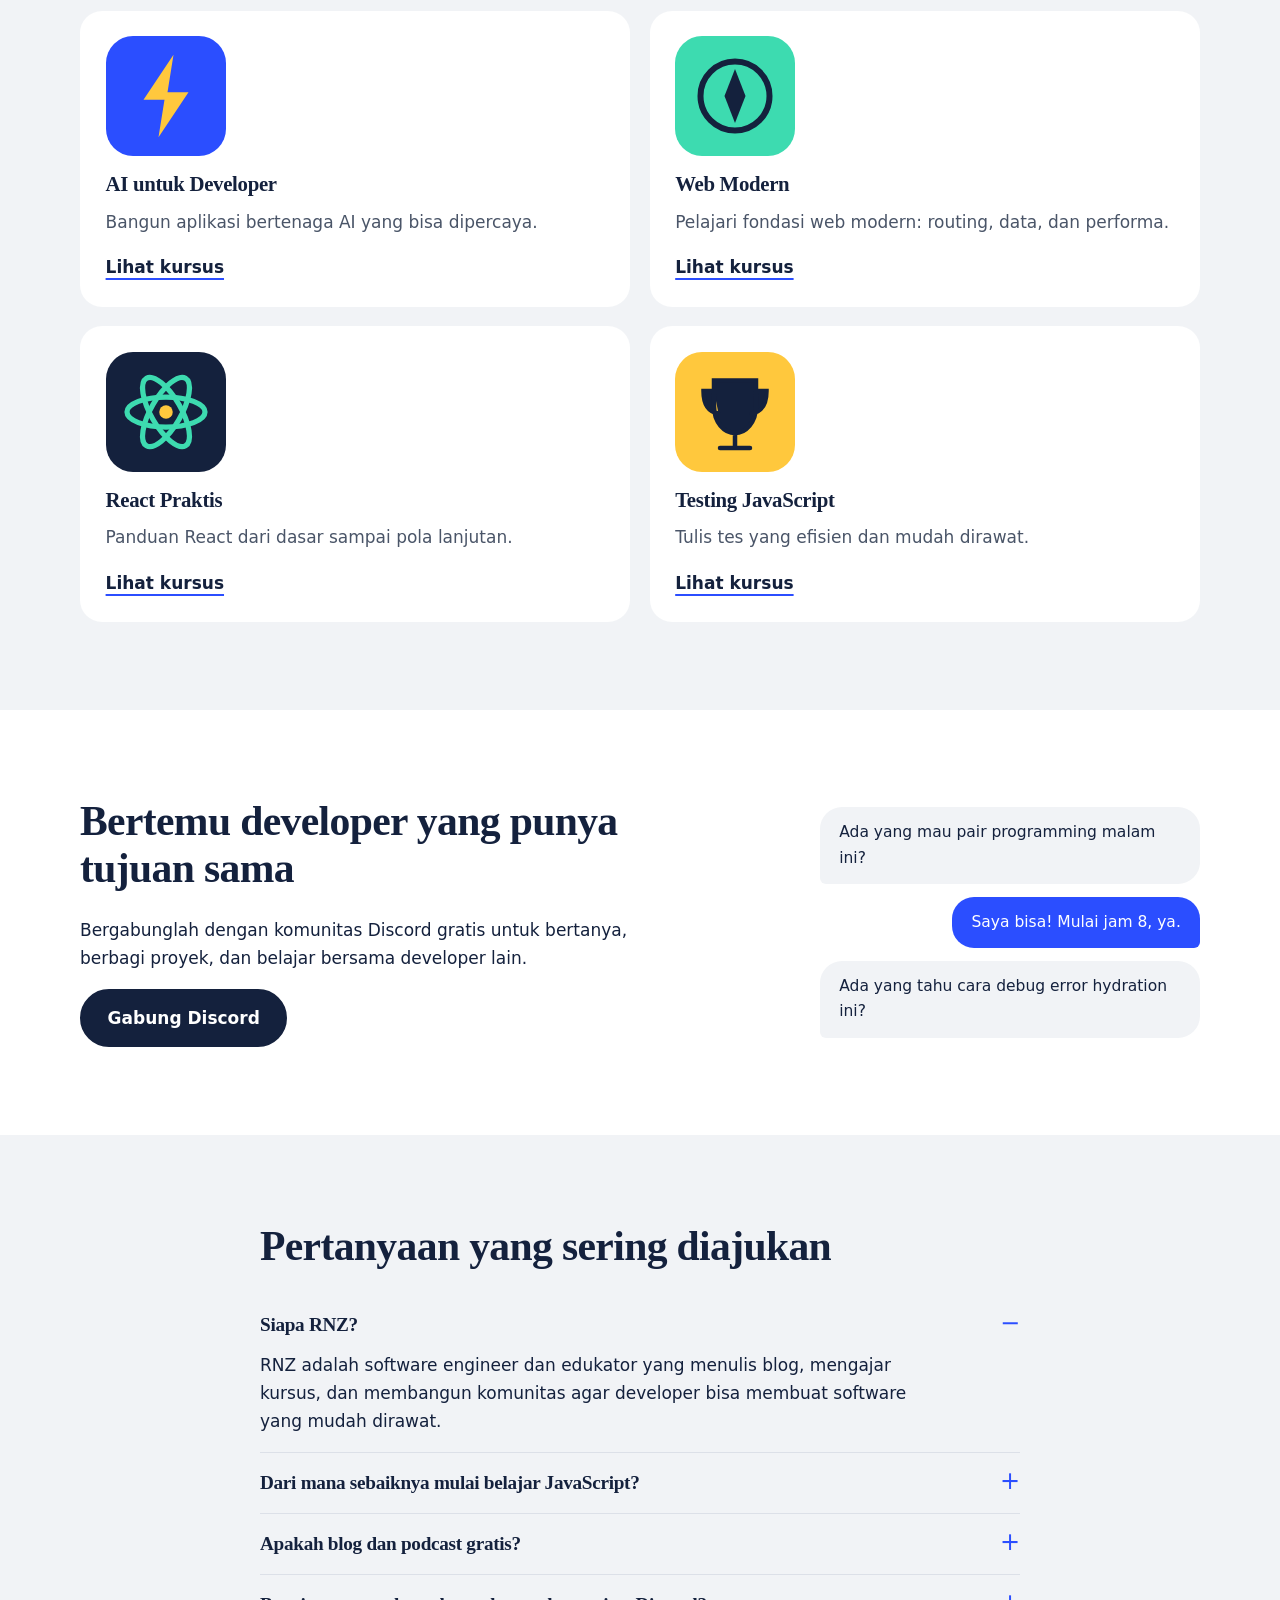
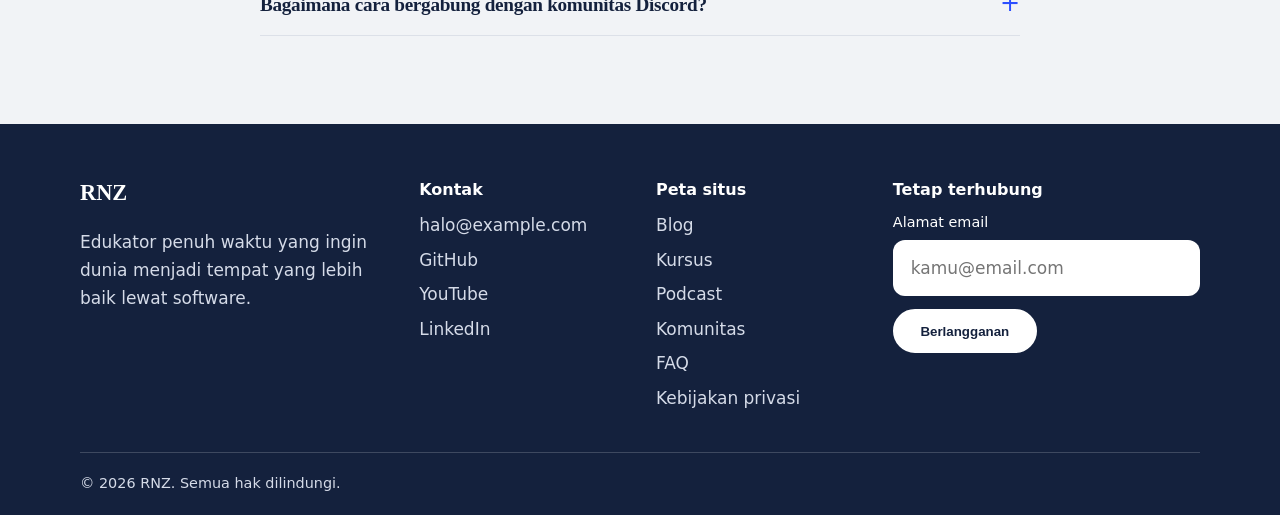
==== commit bea406ee: "DELETE BUTTON" ====
--- a/index.html
+++ b/index.html
@@ -122,10 +122,6 @@
       <div>
         <h1 id="judul-hero">Membantu orang membuat dunia lebih baik lewat software berkualitas.</h1>
         <p class="lead">Artikel, kursus, dan podcast tentang JavaScript, React, dan rekayasa perangkat lunak untuk developer yang ingin karyanya awet dan mudah dirawat.</p>
-        <div class="actions">
-          <a class="btn btn-solid" href="#blog" data-track="hero_baca_blog">Baca blog</a>
-          <a class="btn btn-line" href="#kursus" data-track="hero_lihat_kursus">Lihat kursus</a>
-        </div>
       </div>
       <img class="hero-art" src="assets/images/hero.svg" width="520" height="480" alt="Ilustrasi bentuk geometris melayang dengan simbol kode di tengahnya" fetchpriority="high">
     </div>
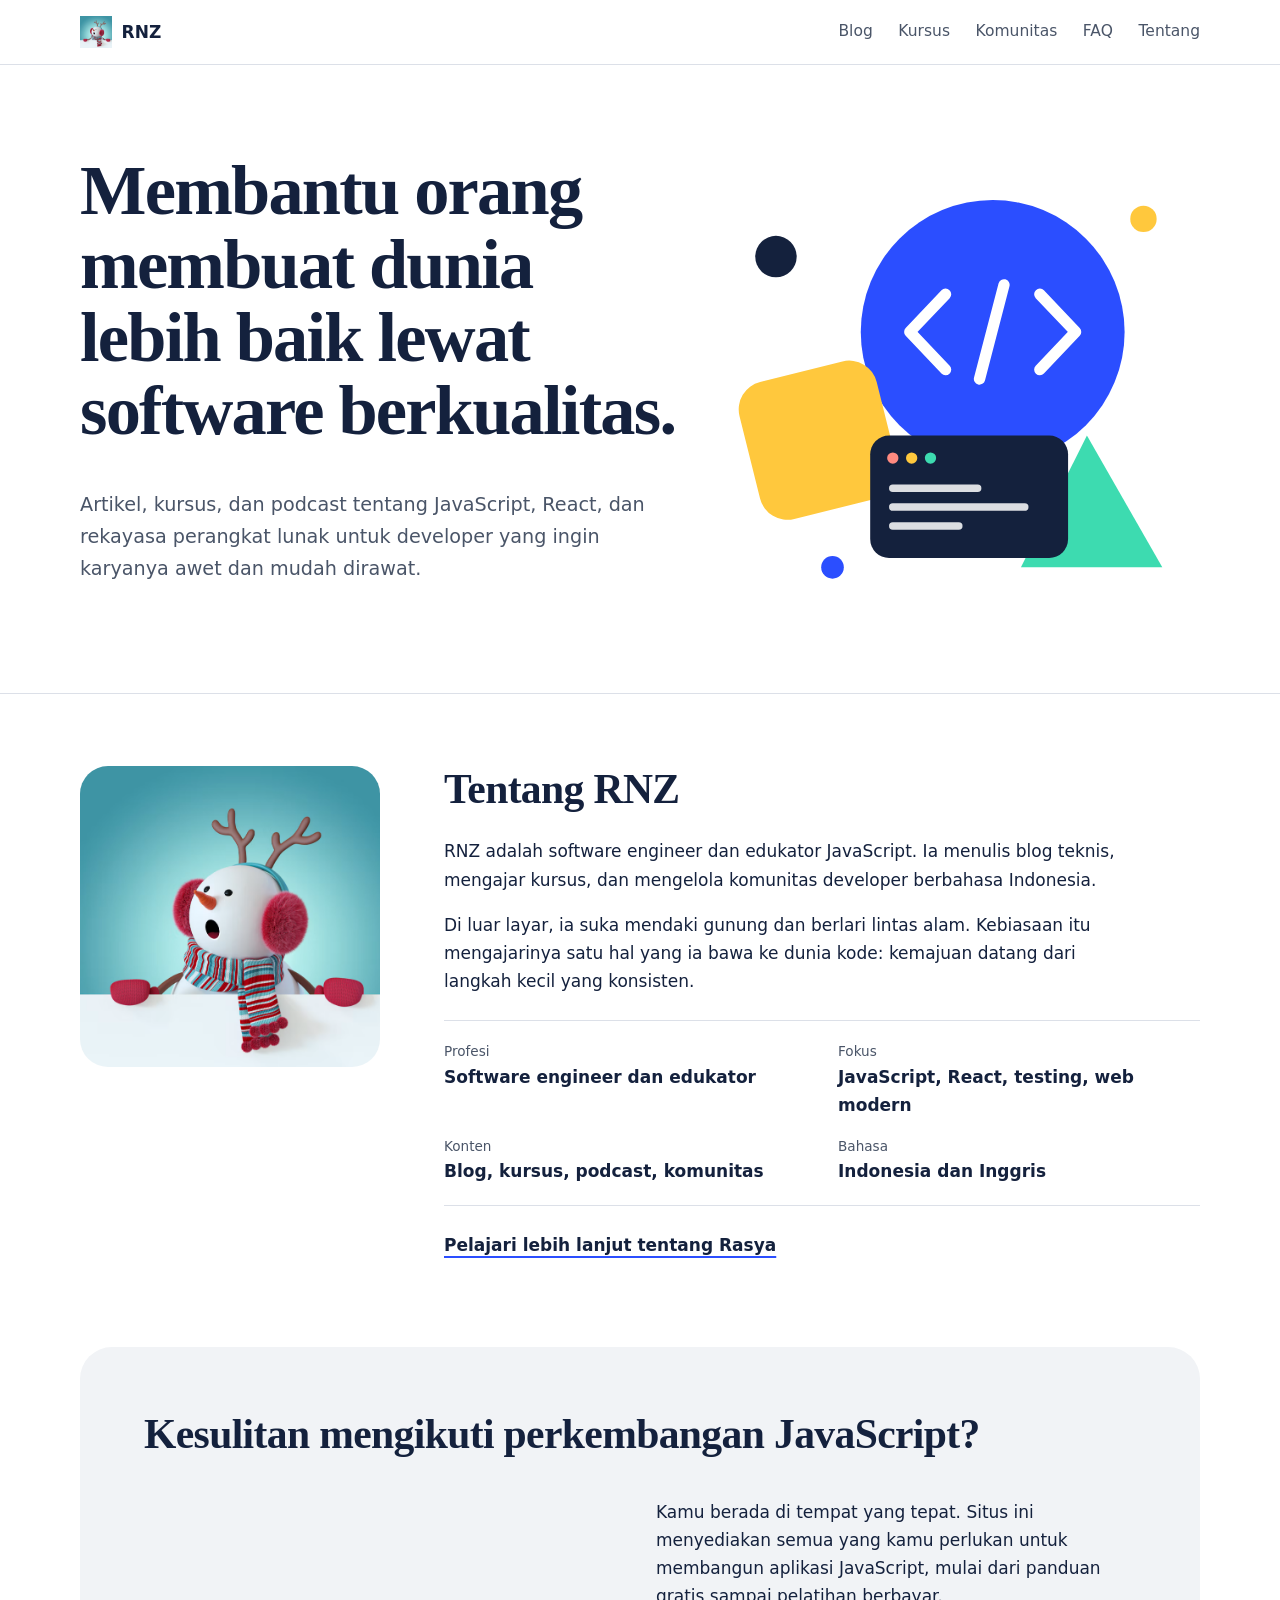
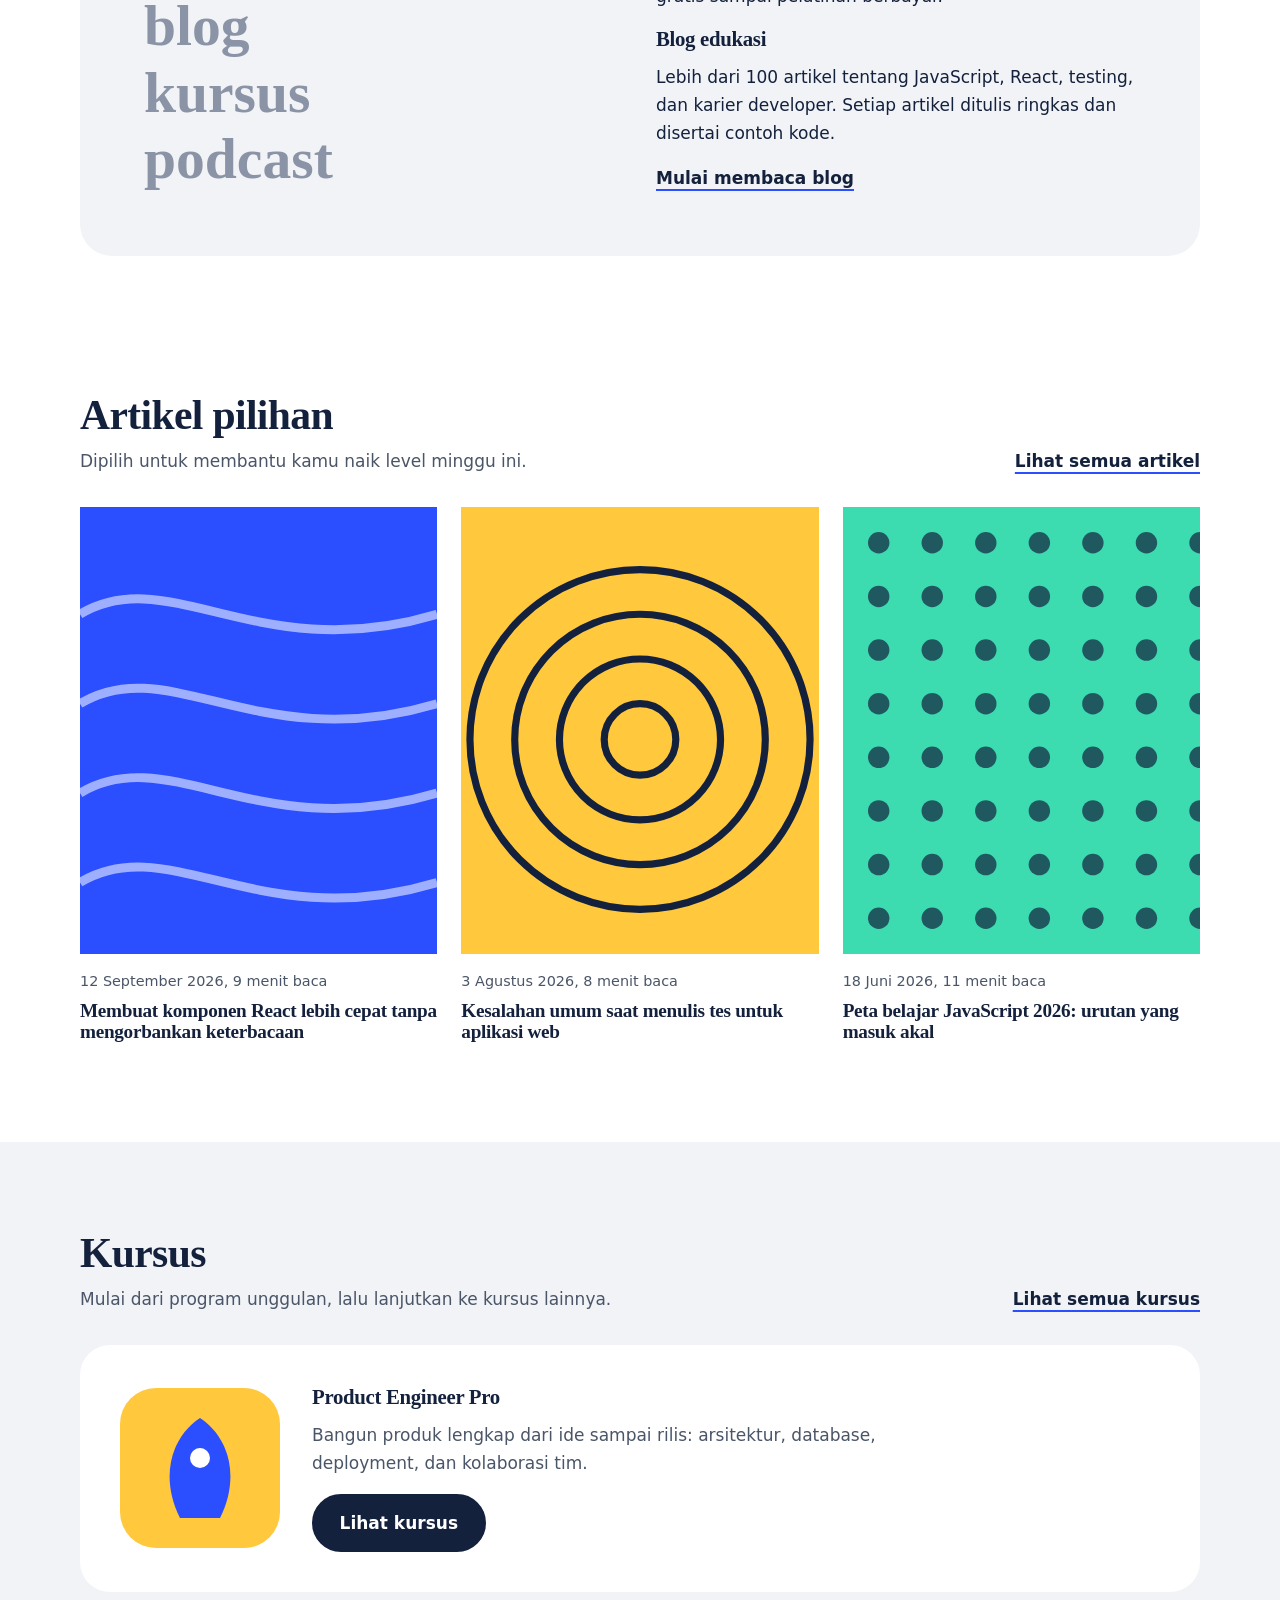
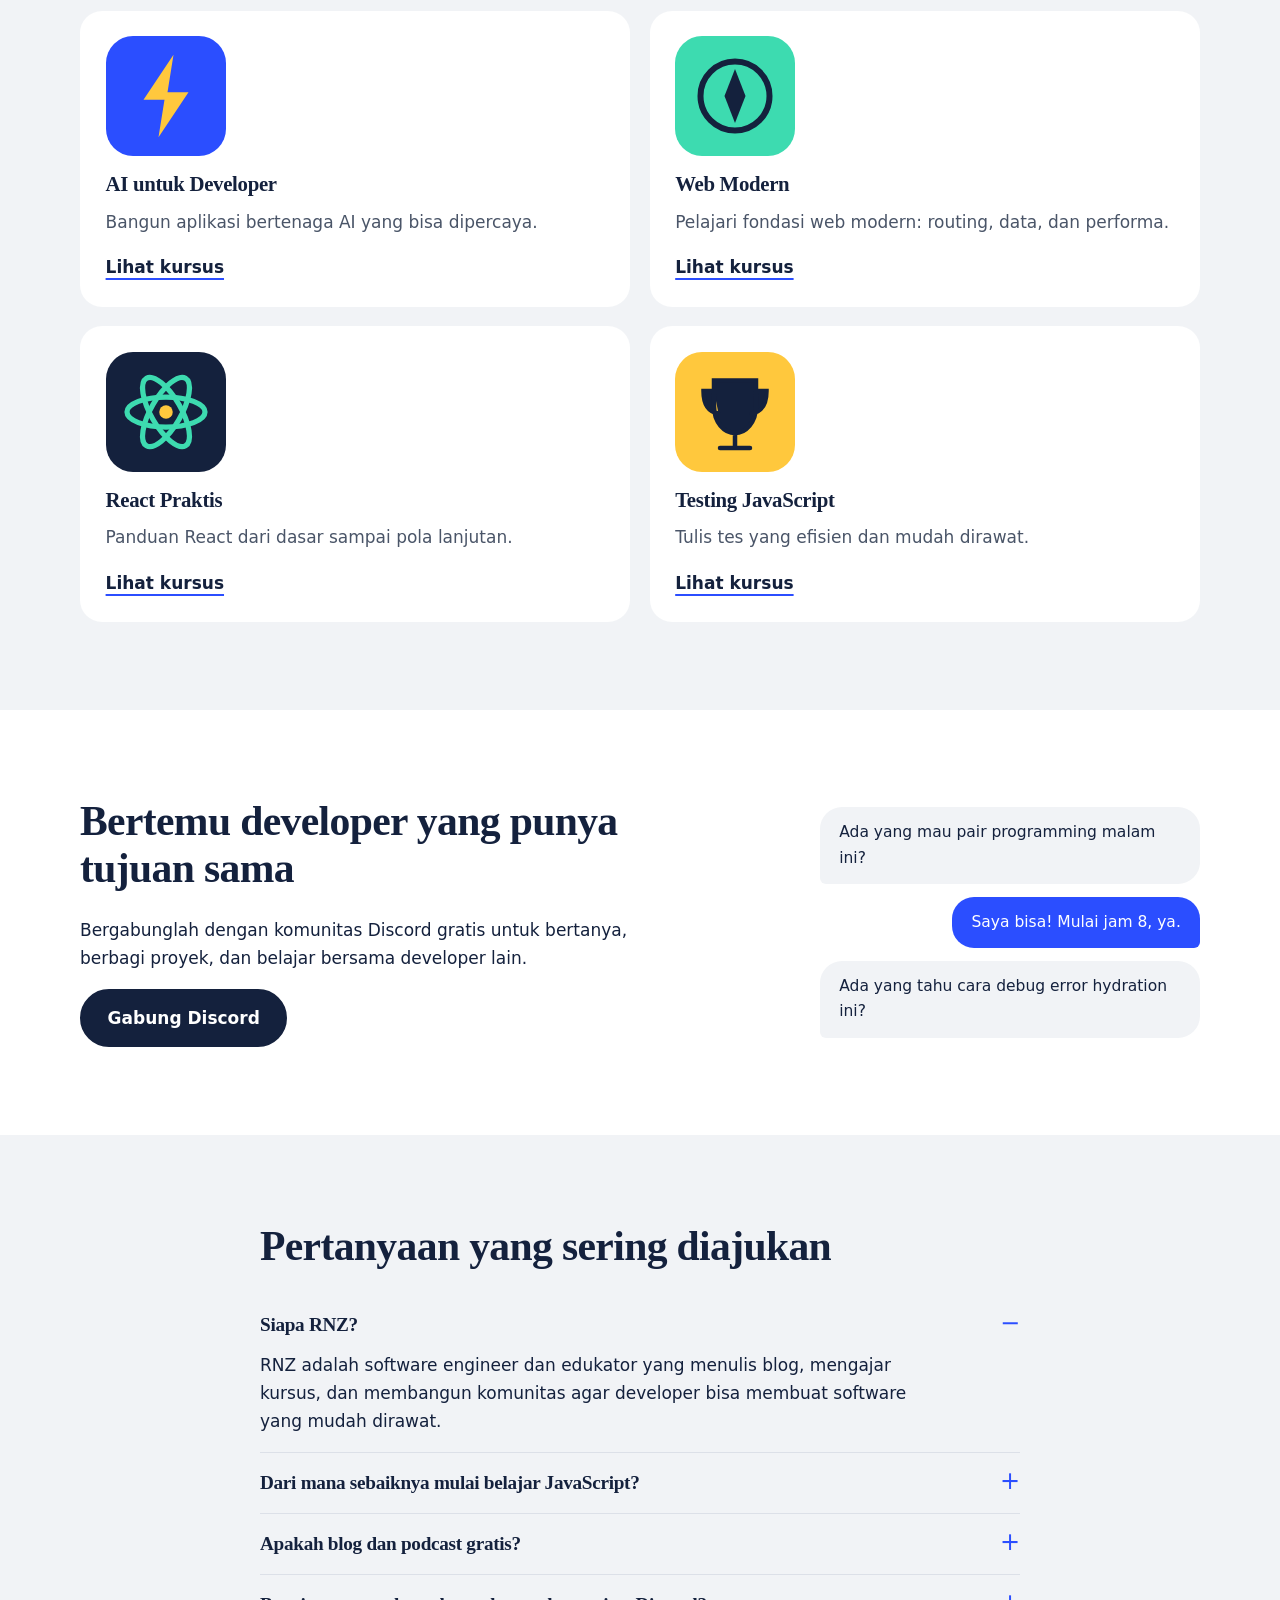
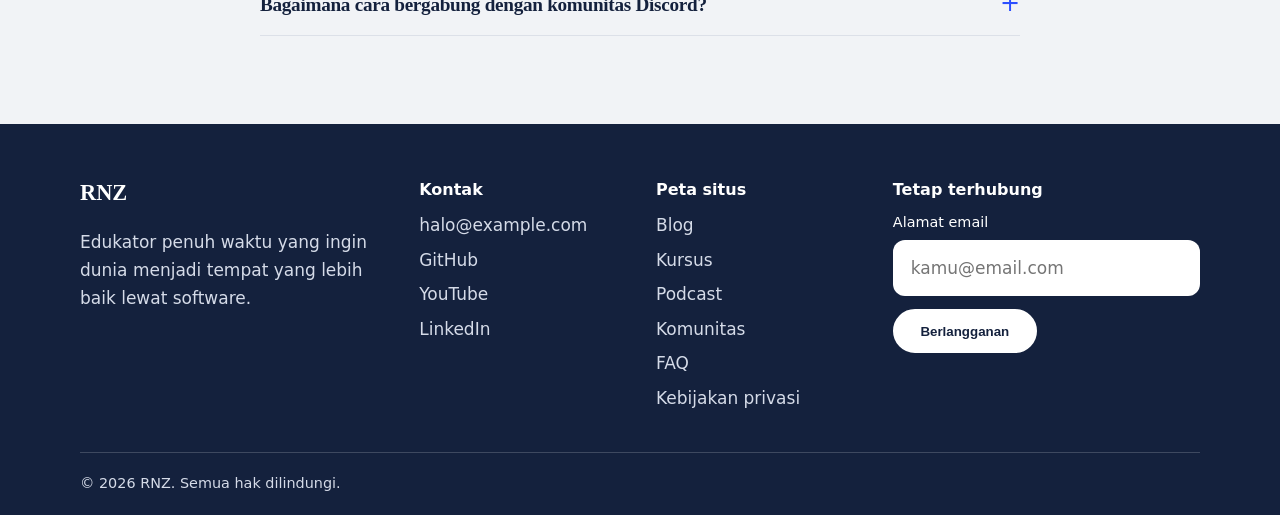
==== commit 00518661: "ganti logo" ====
--- a/index.html
+++ b/index.html
@@ -102,7 +102,7 @@
 <header class="site-header">
   <div class="wrap bar">
     <a class="brand" href="/" aria-label="RNZ, beranda">
-      <img src="assets/images/logo.svg" width="32" height="32" alt="">
+      <img src="assets/images/img1.png" width="32" height="32" alt="">
       <span>RNZ</span>
     </a>
     <button class="nav-toggle" type="button" aria-expanded="false" aria-controls="site-nav">Menu</button>
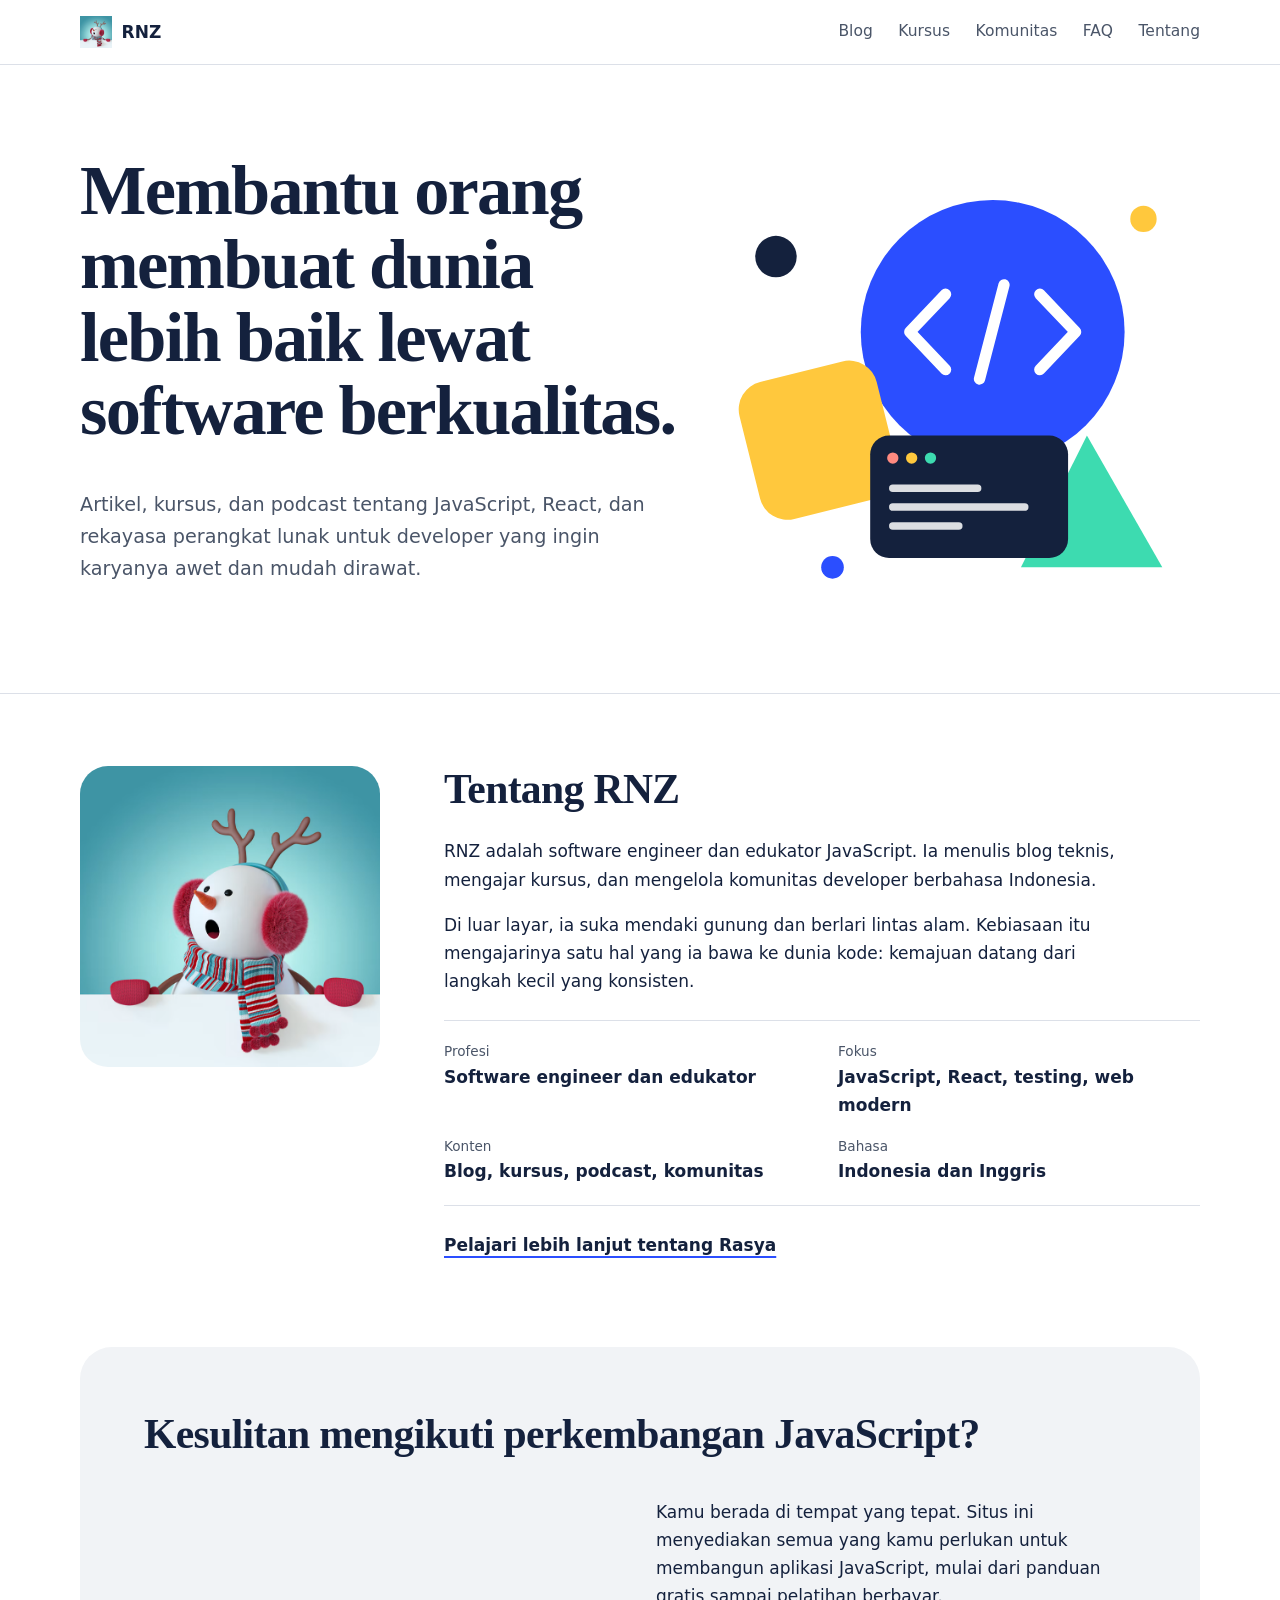
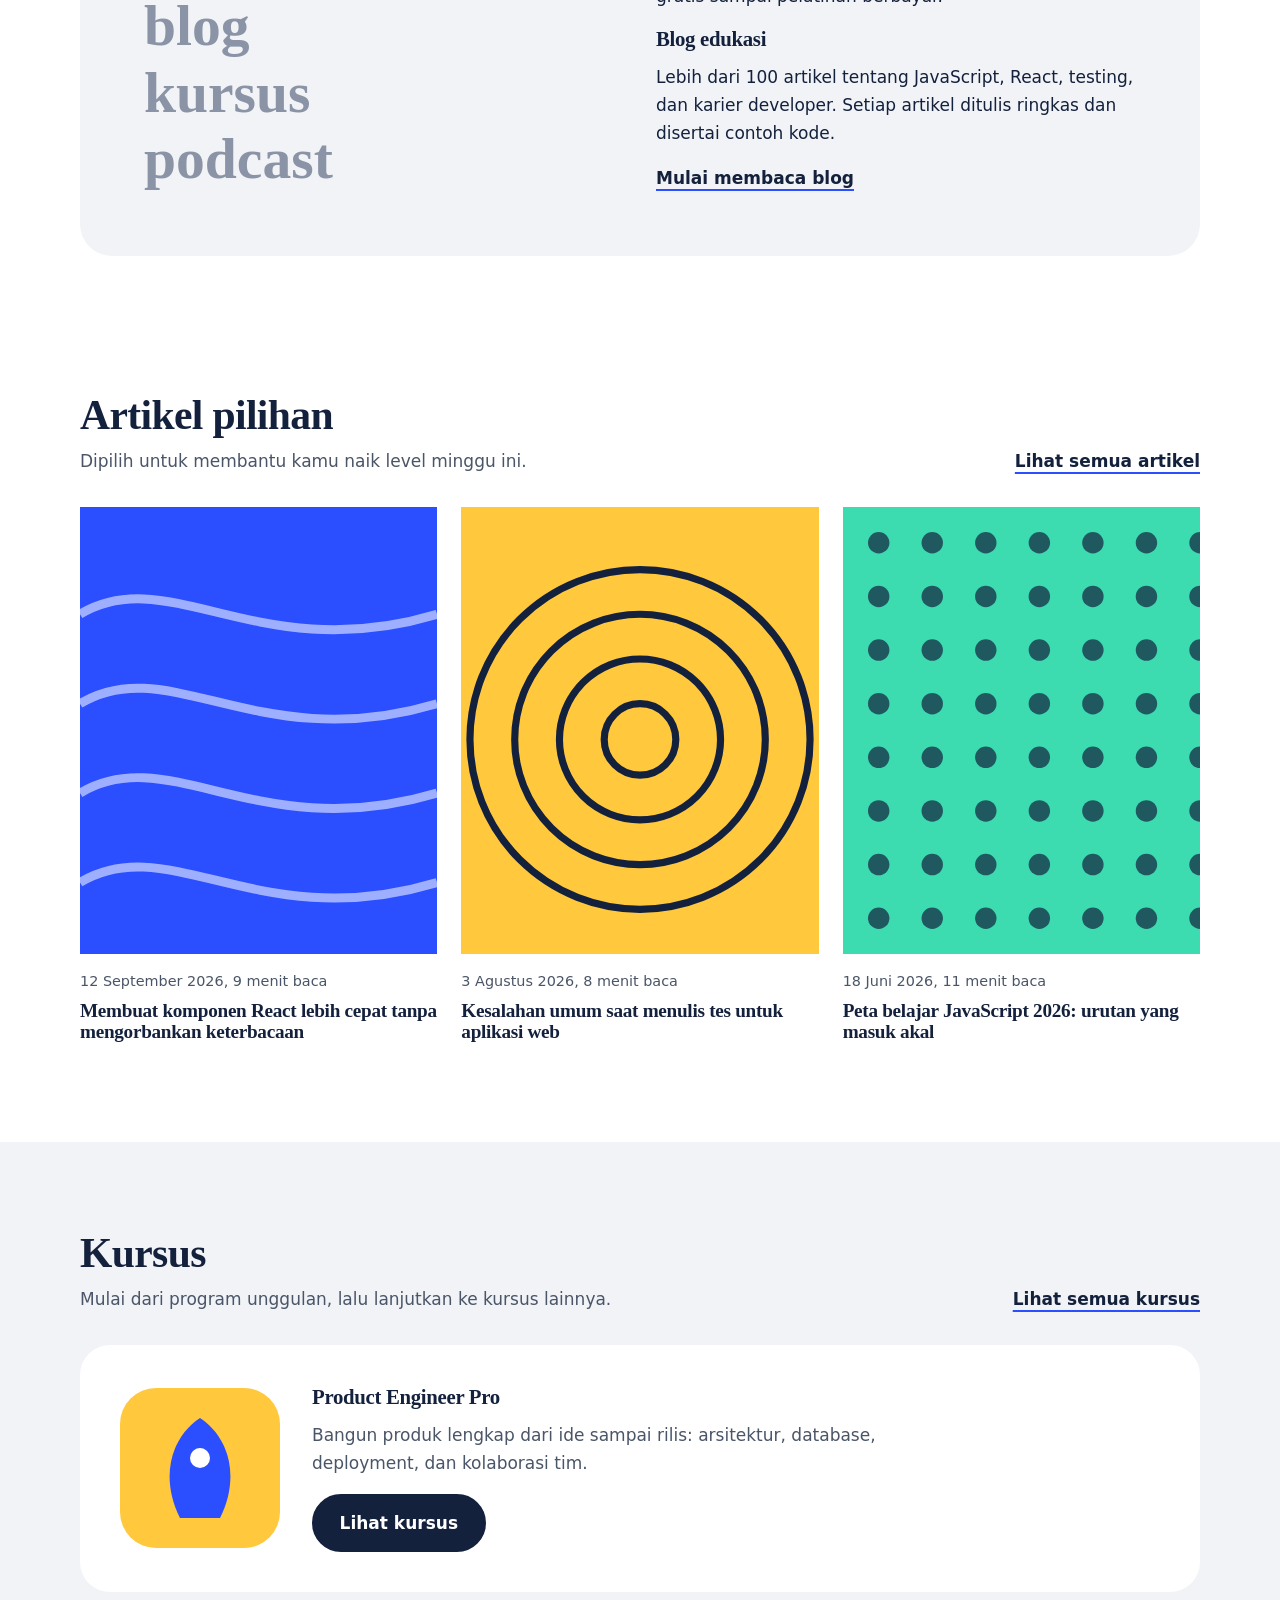
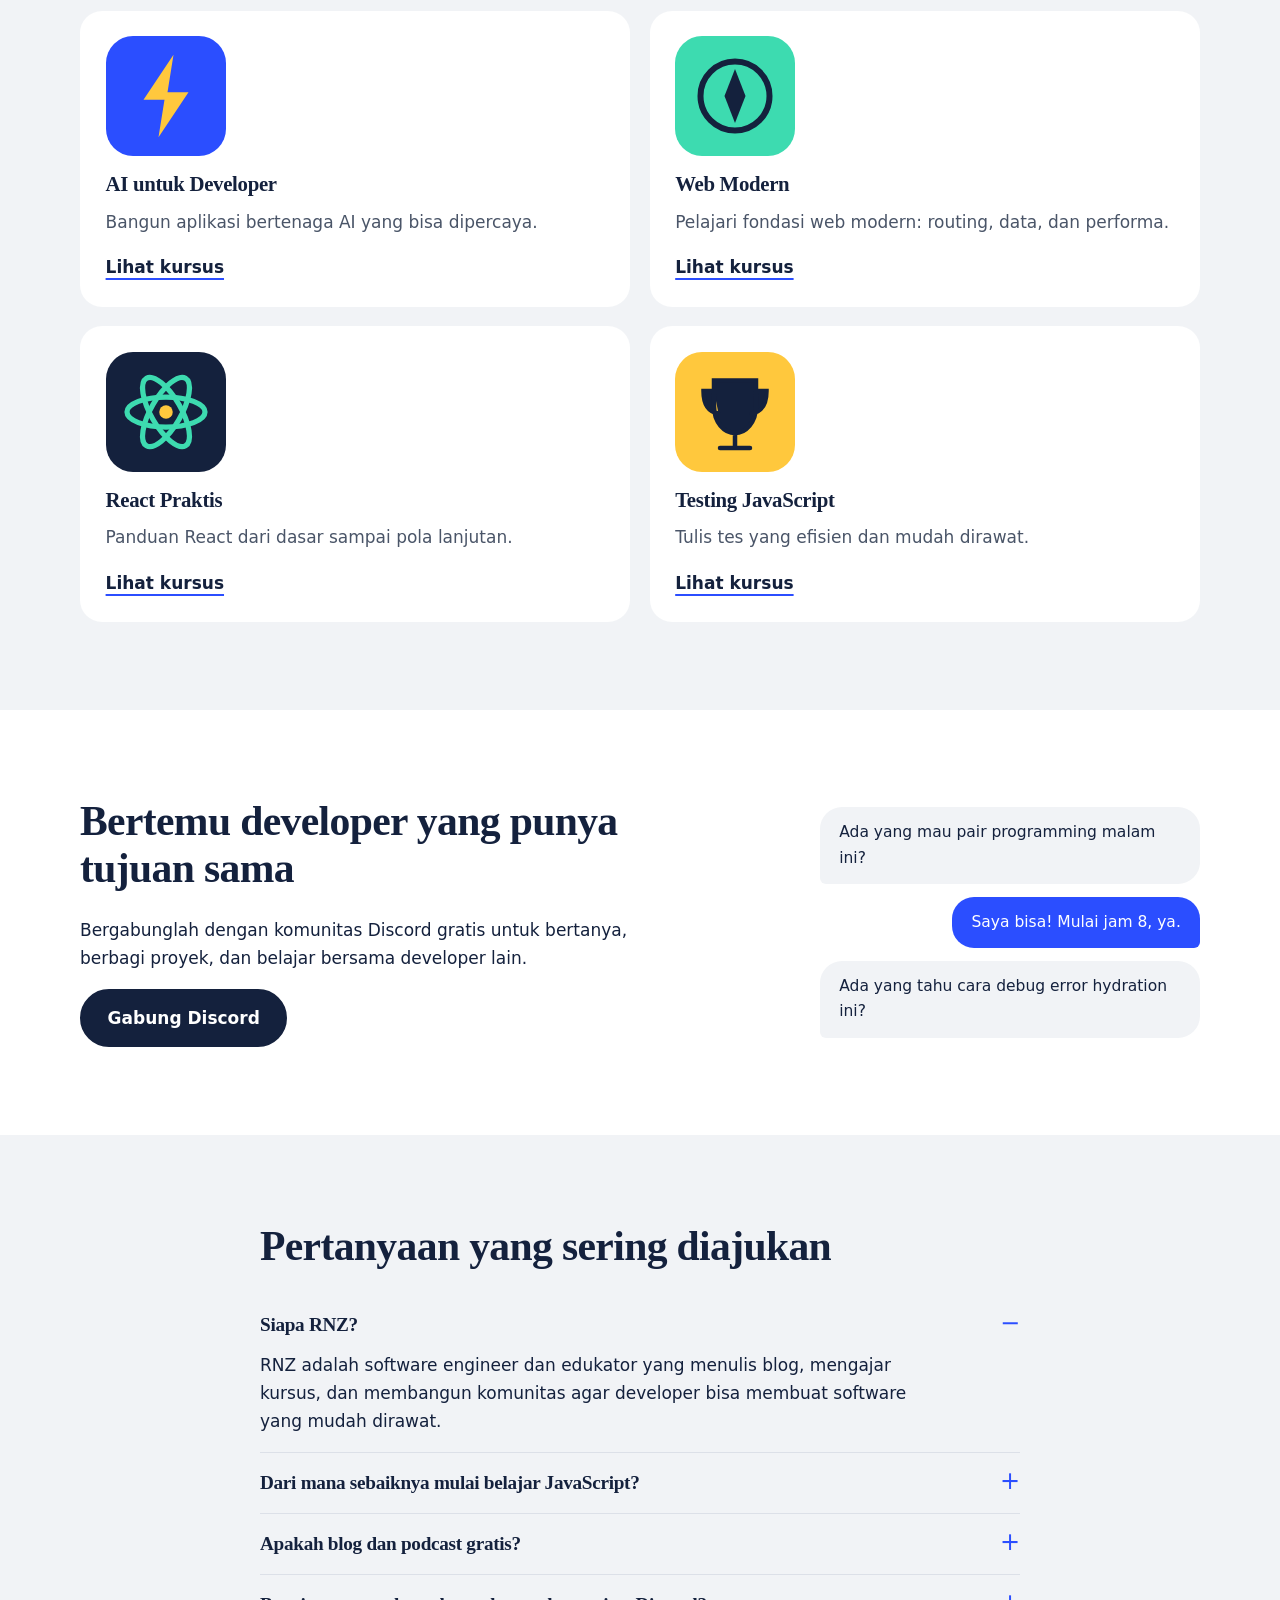
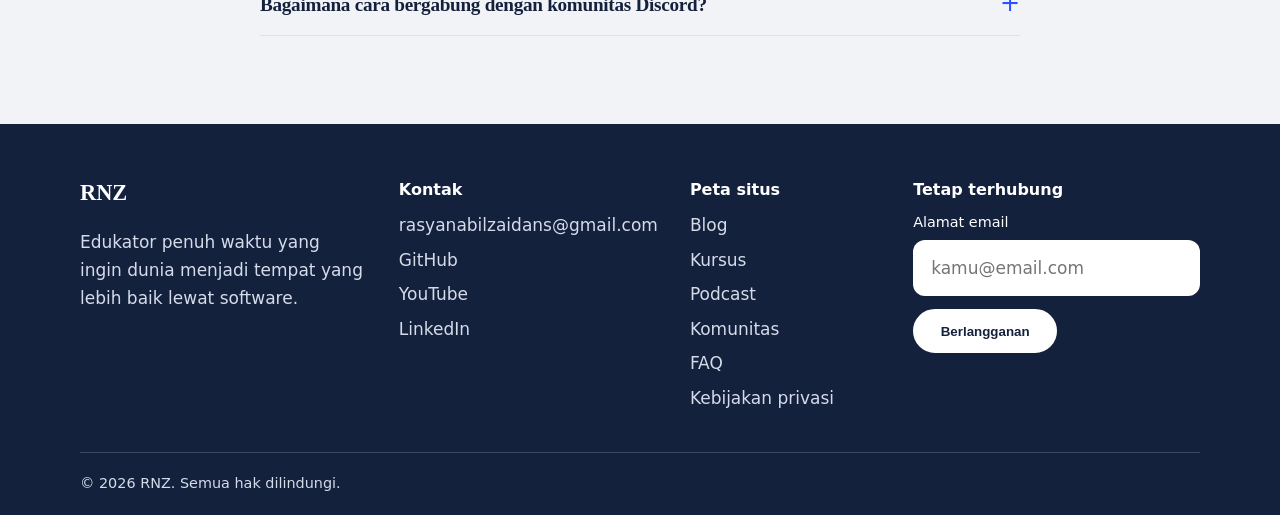
==== commit 6d249027: "ganti email" ====
--- a/index.html
+++ b/index.html
@@ -294,7 +294,7 @@
     <nav aria-label="Kontak dan media sosial">
       <h2>Kontak</h2>
       <ul>
-        <li><a href="mailto:halo@example.com">halo@example.com</a></li>
+        <li><a href="mailto:rasyanabilzaidans@gmail.com">rasyanabilzaidans@gmail.com</a></li>
         <li><a href="https://github.com/username" rel="me noopener">GitHub</a></li>
         <li><a href="https://www.youtube.com/@username" rel="me noopener">YouTube</a></li>
         <li><a href="https://www.linkedin.com/in/username" rel="me noopener">LinkedIn</a></li>
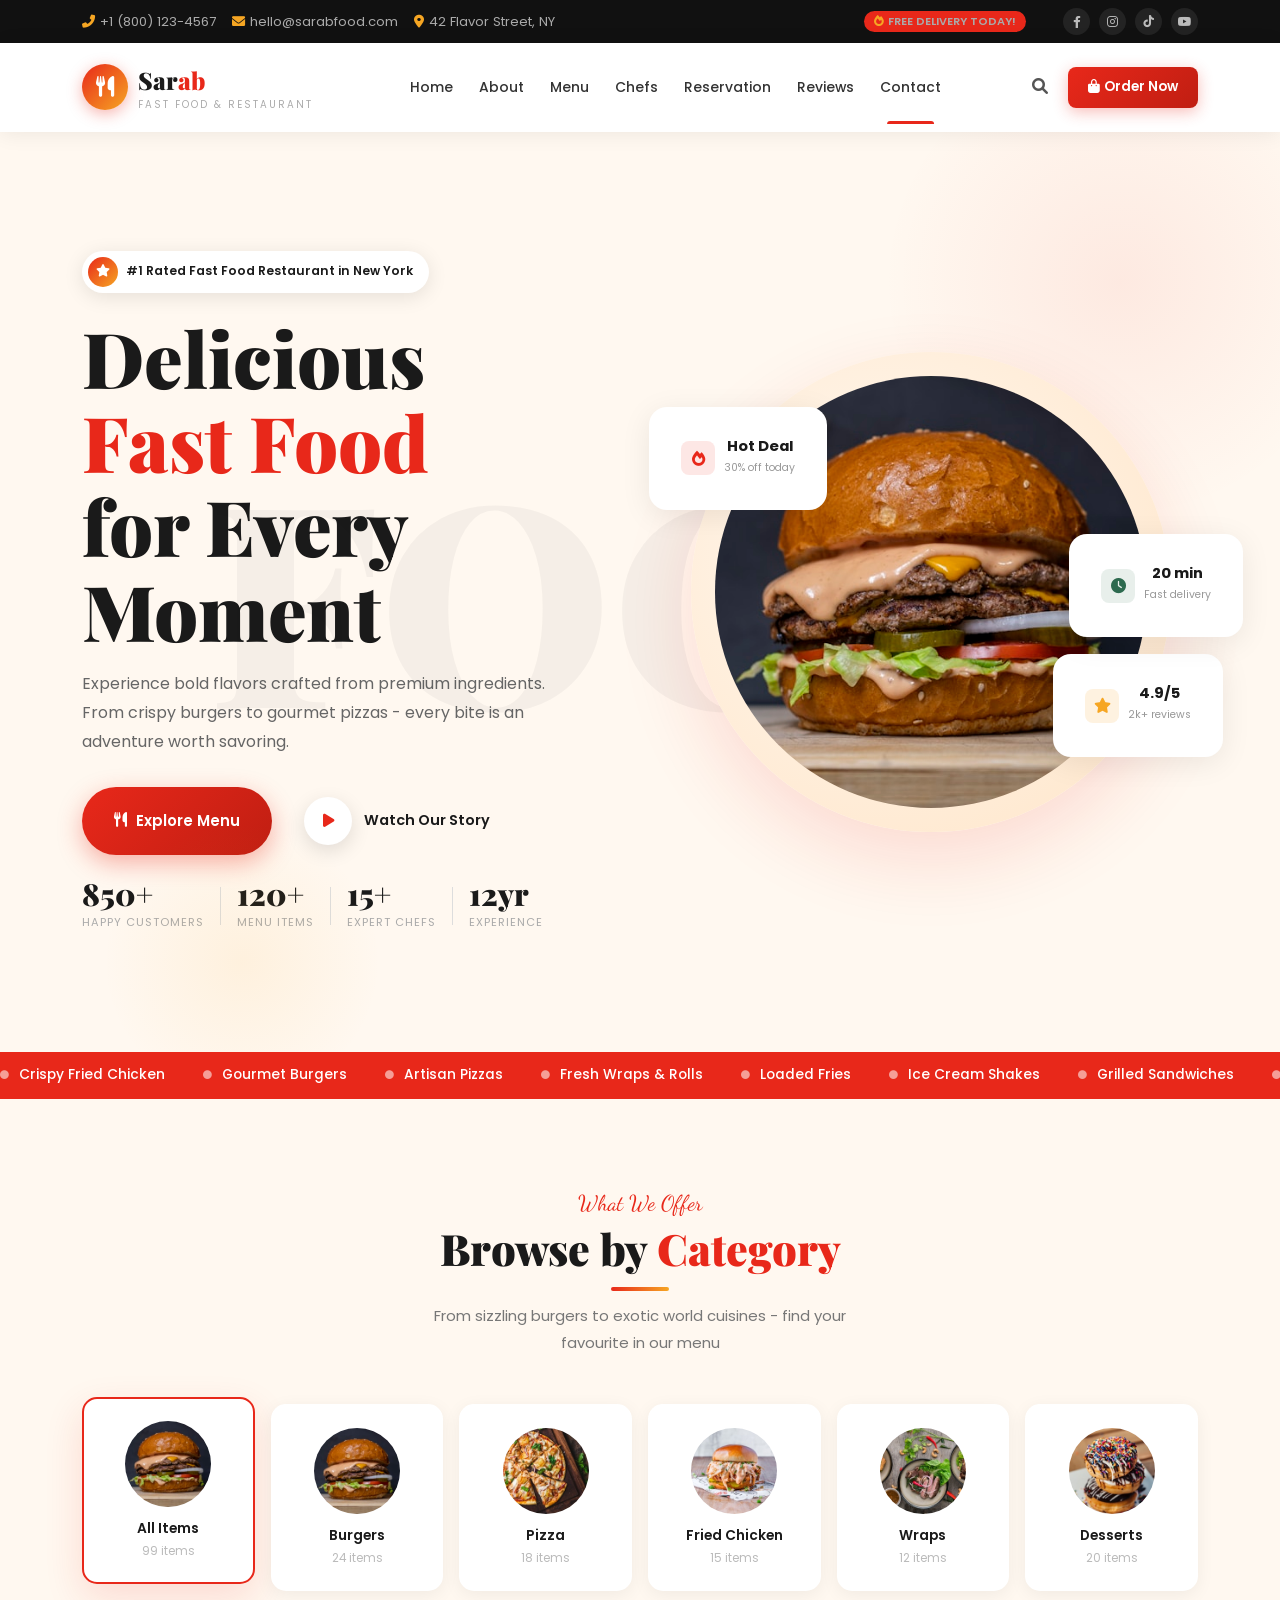
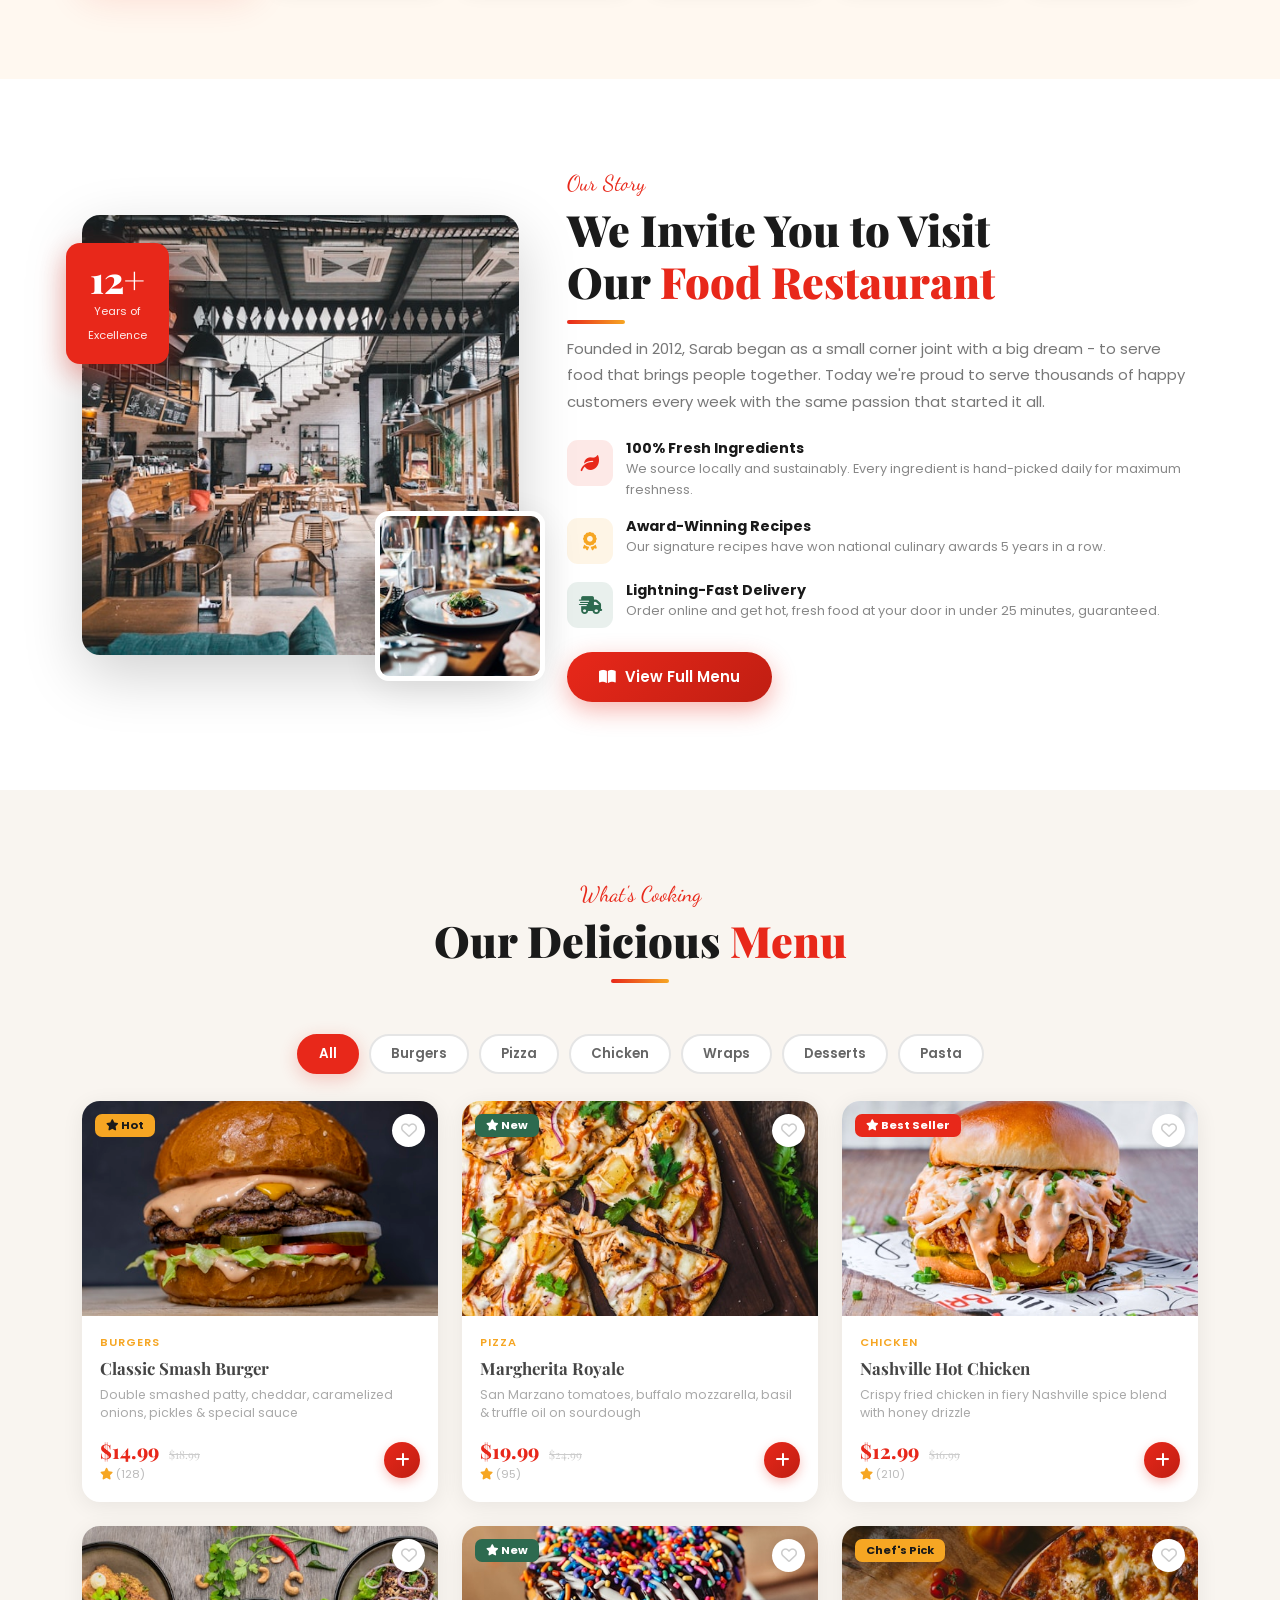
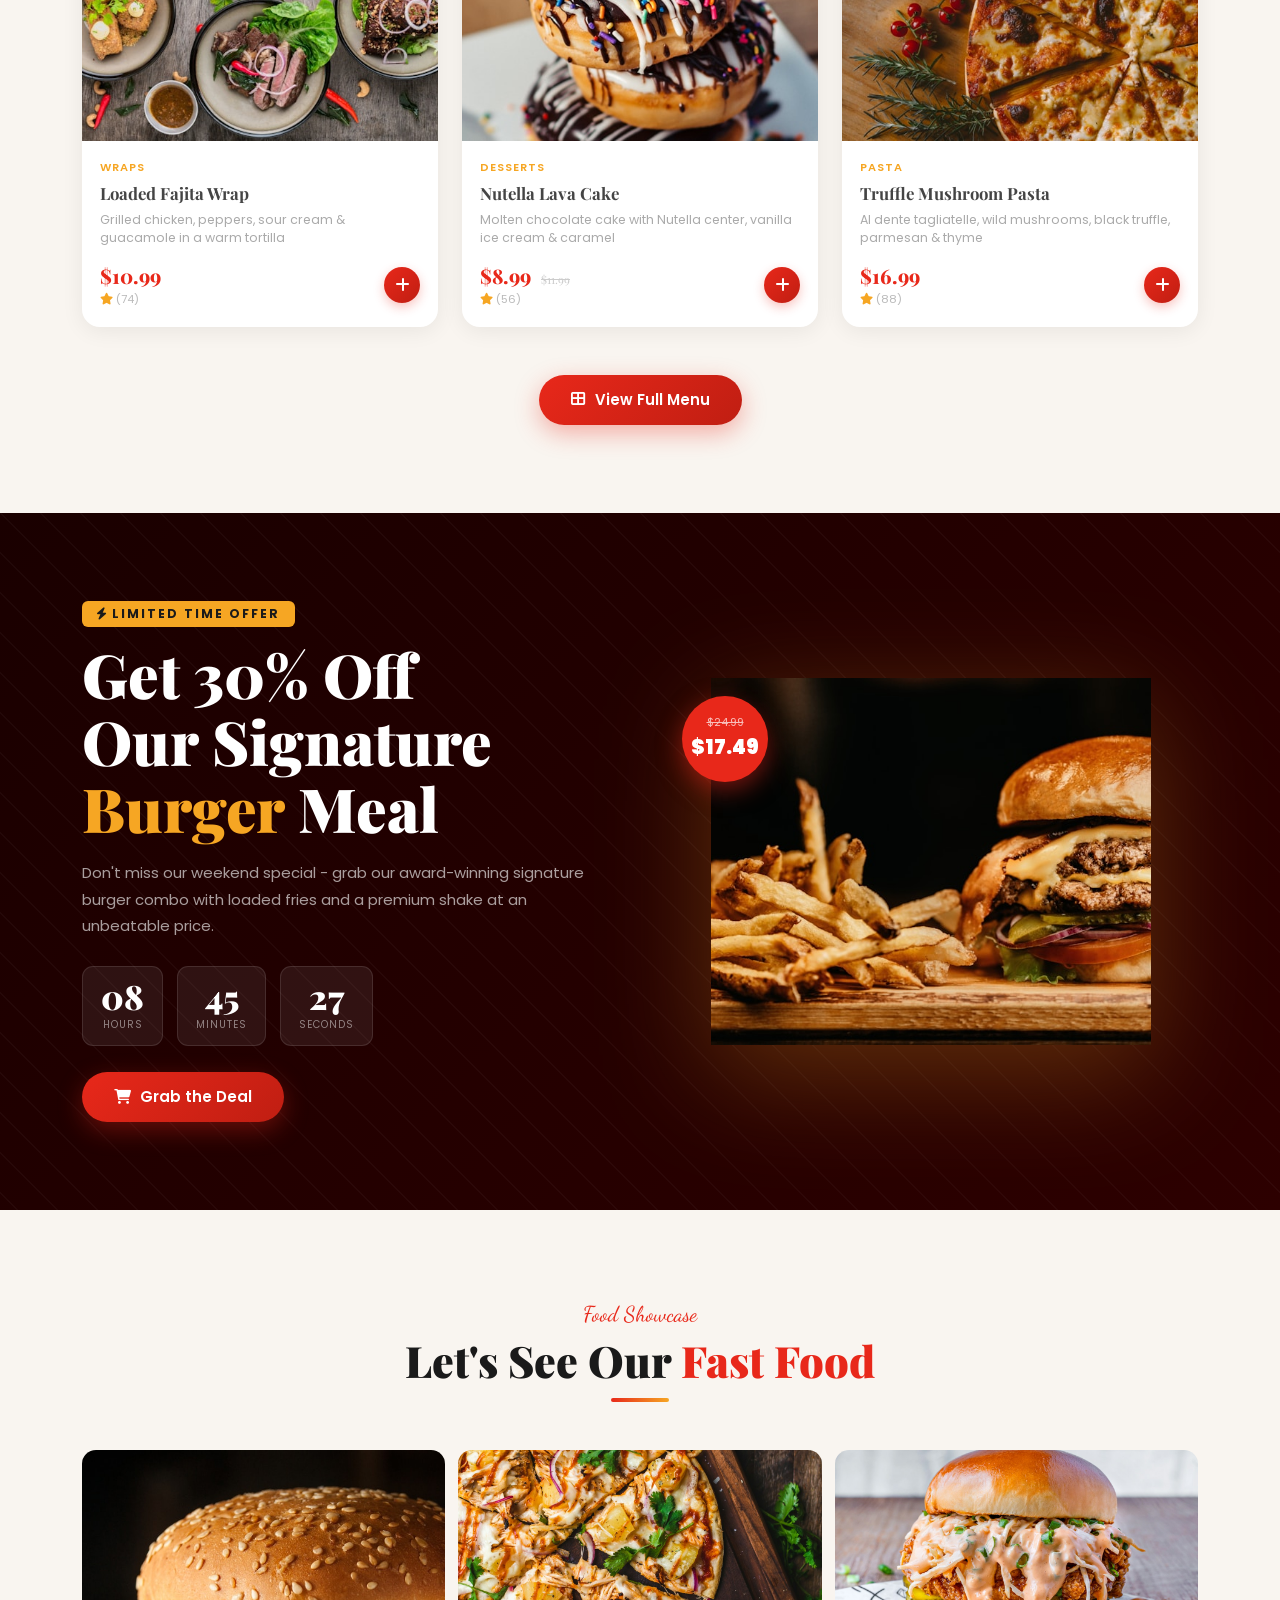
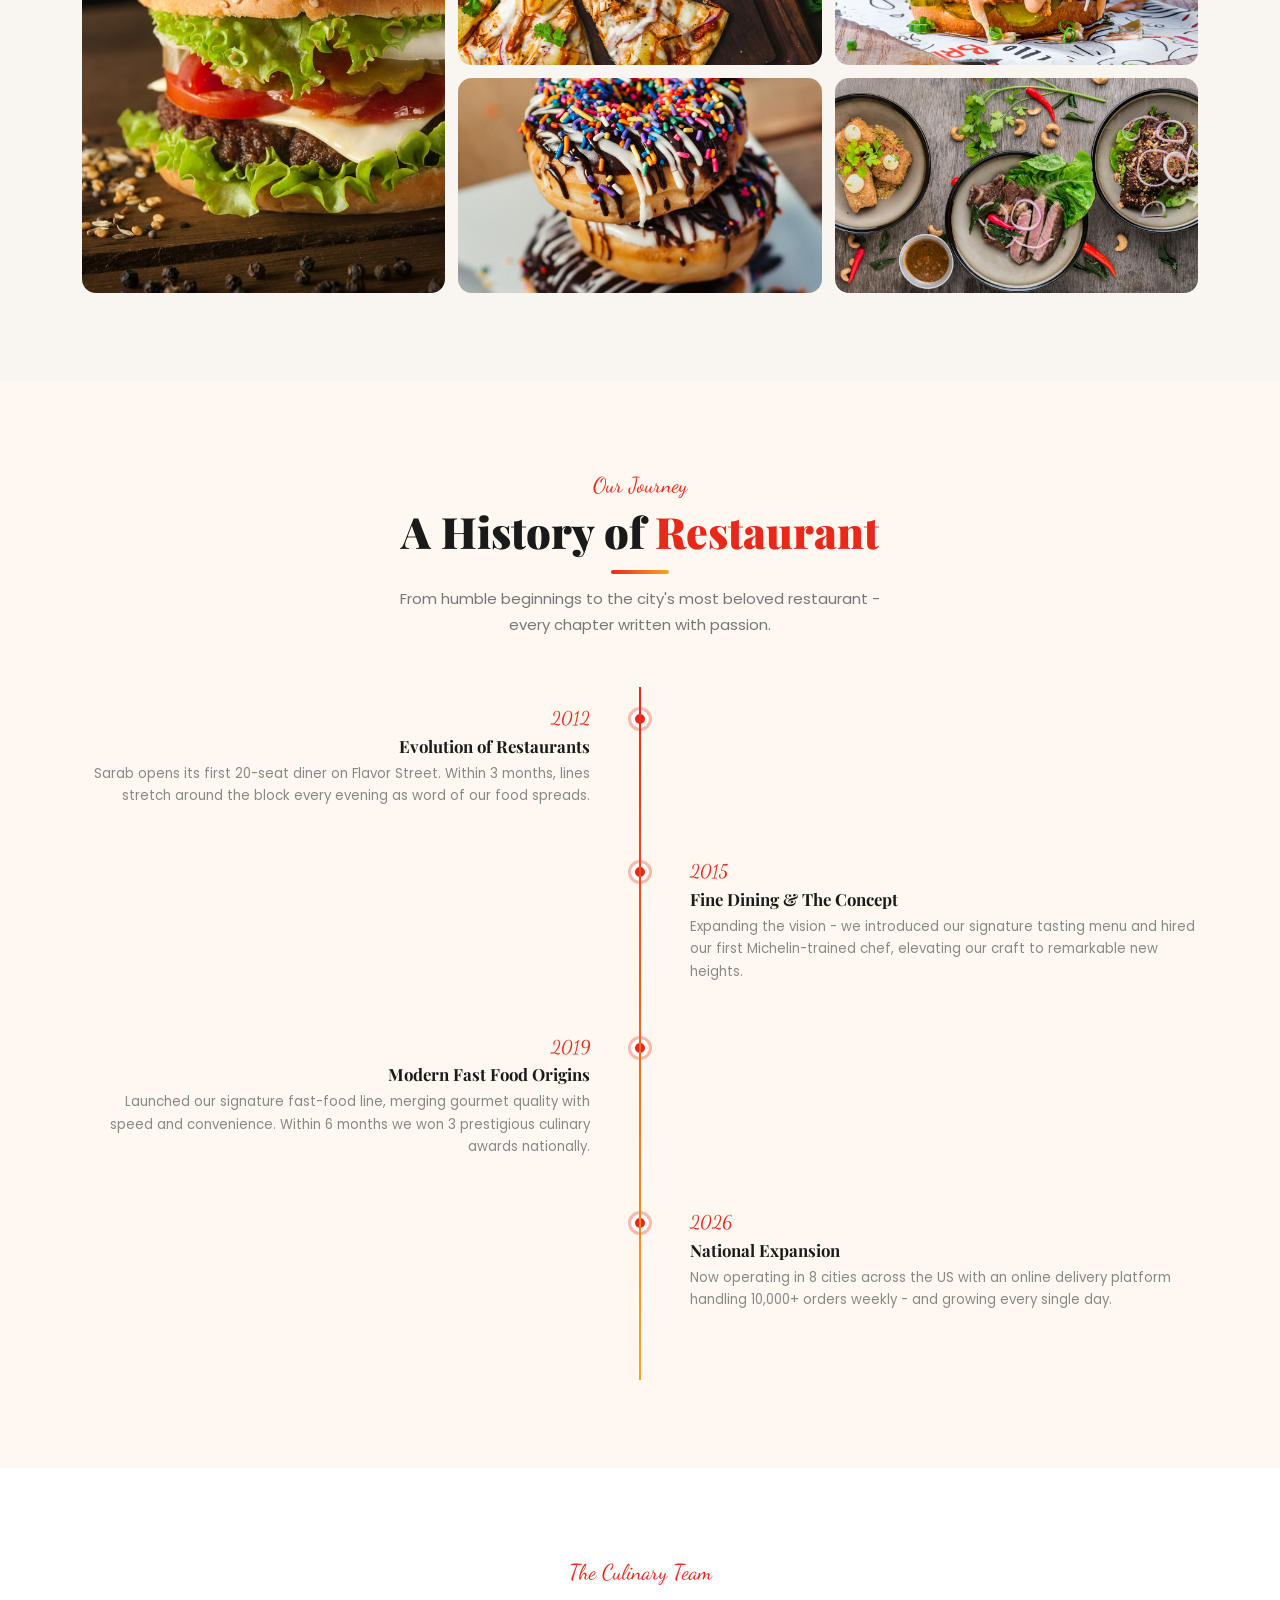
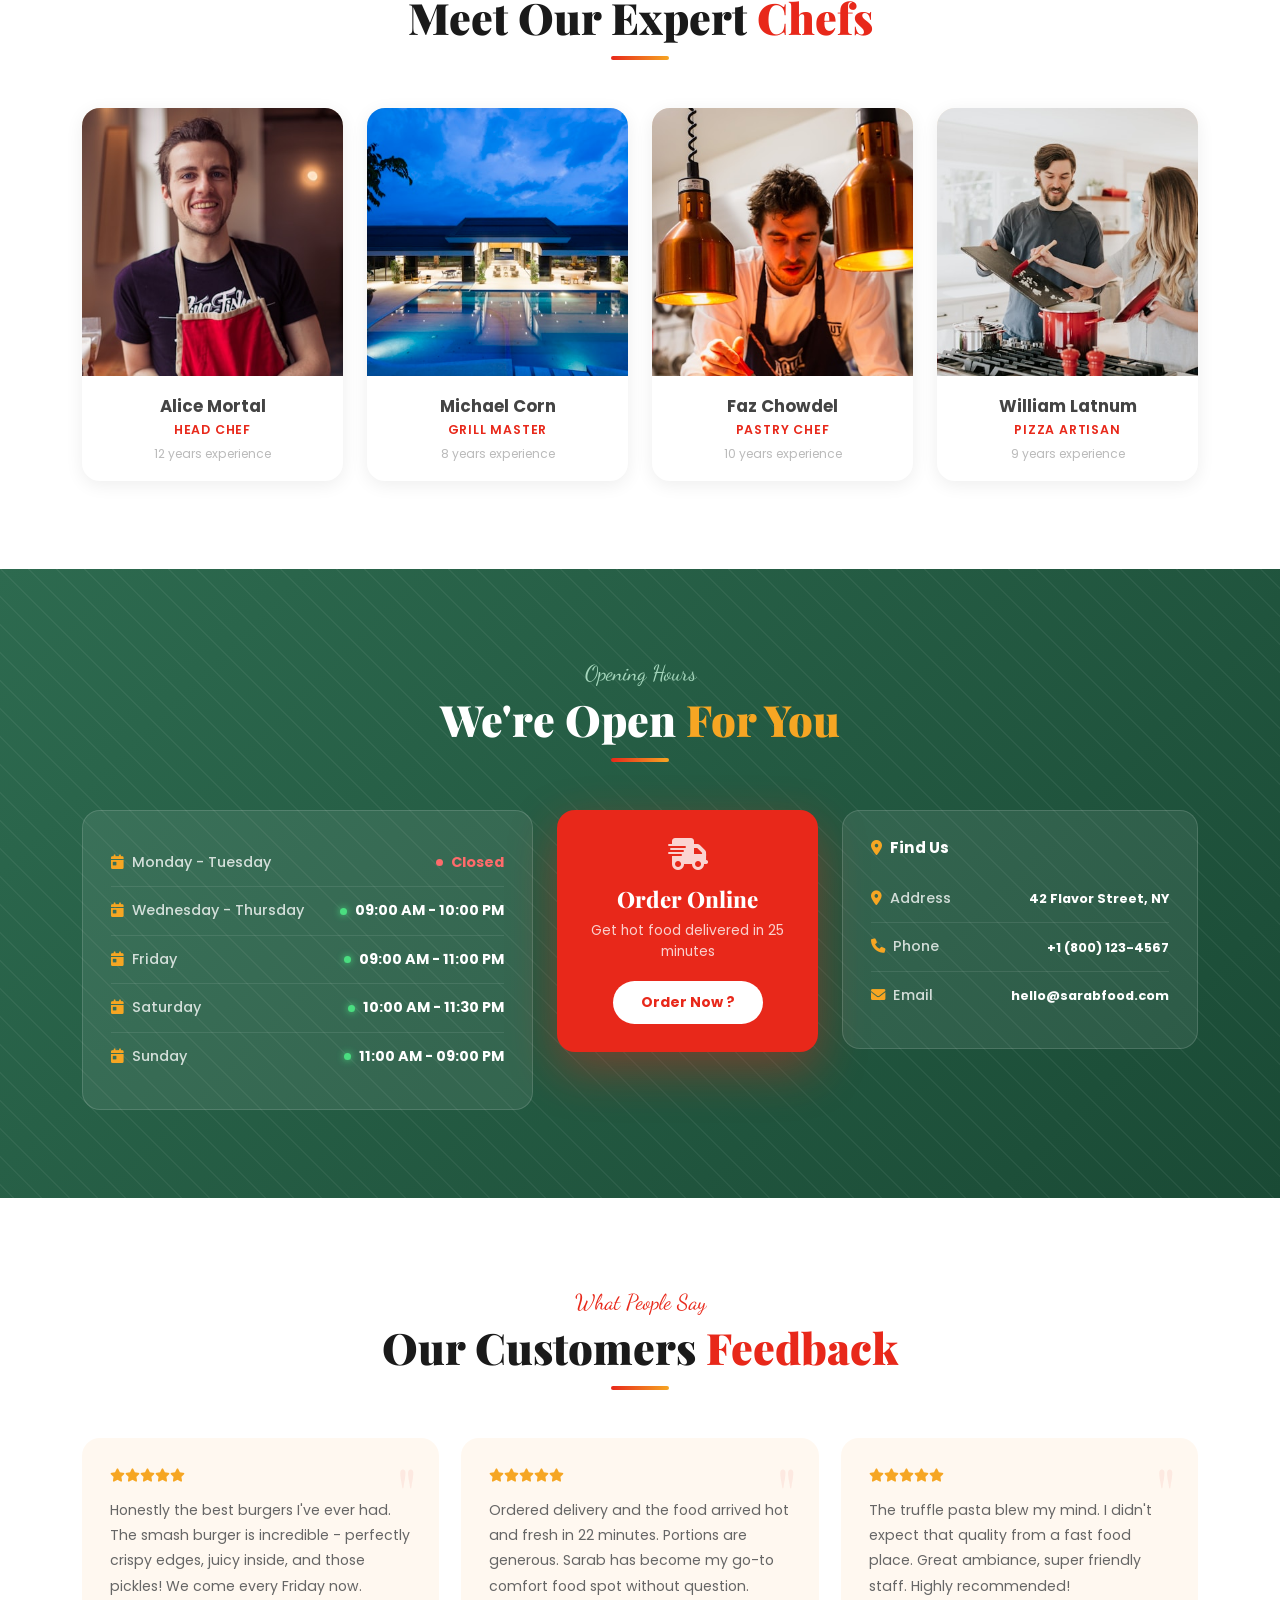
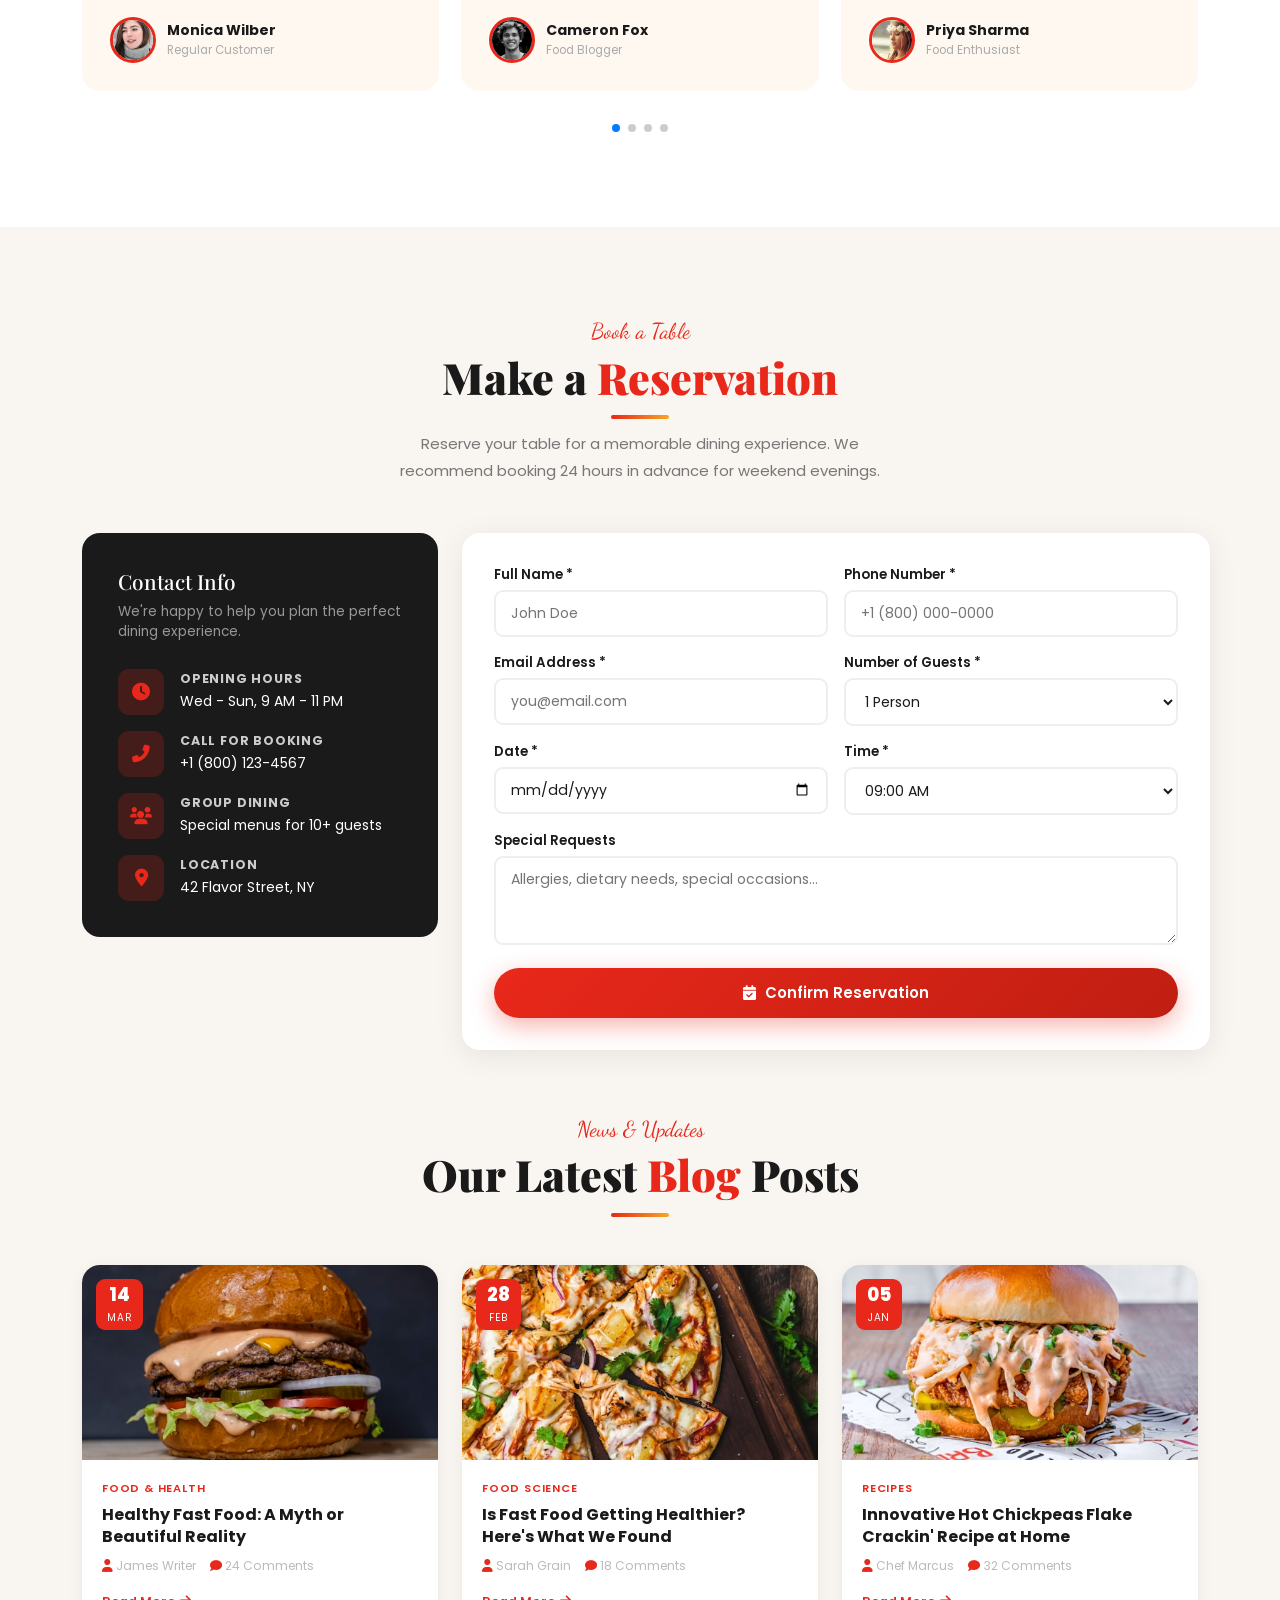
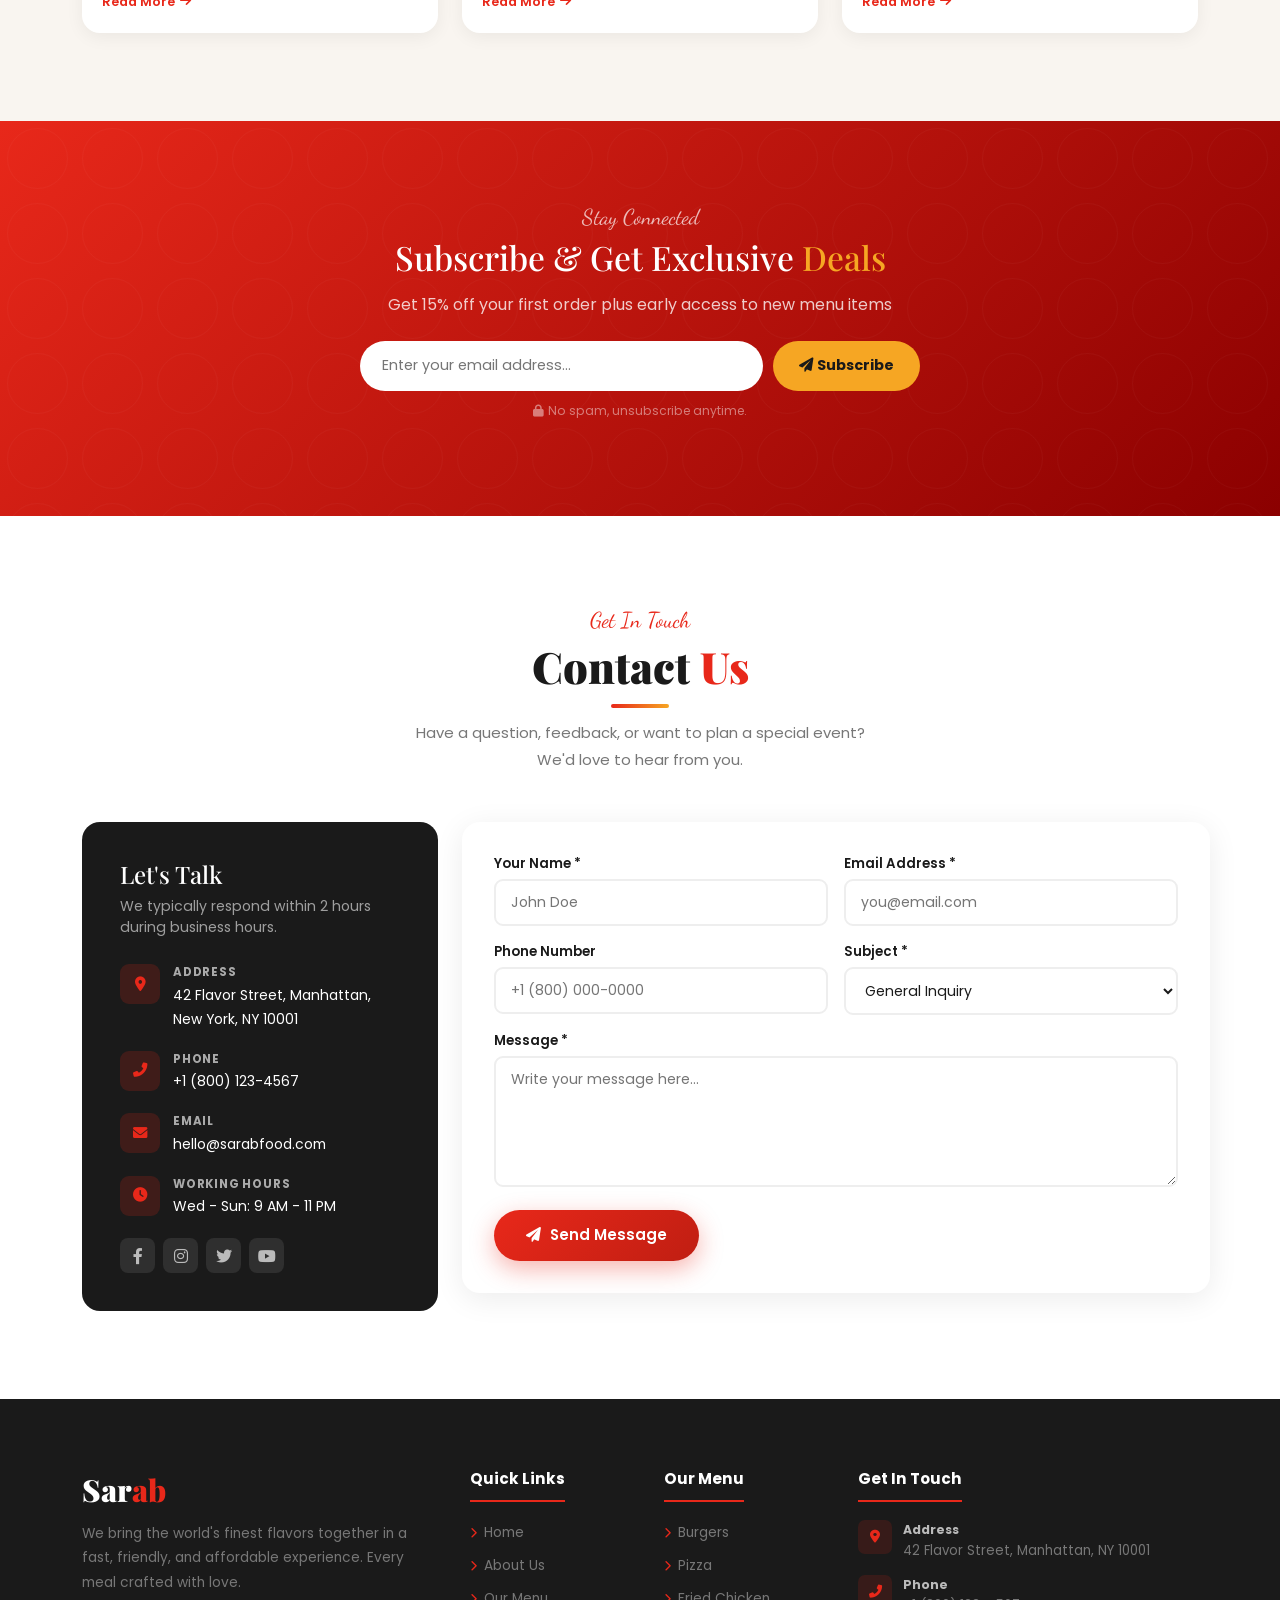
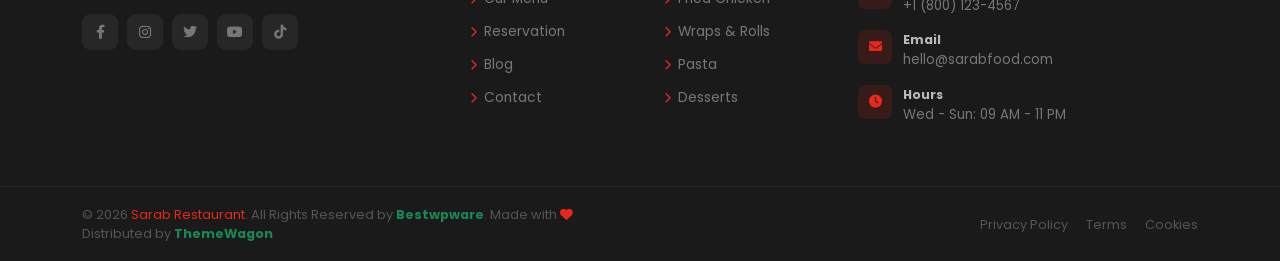
==== commit b3fdd11b: "tema baru" ====
--- a/index.html
+++ b/index.html
@@ -1,330 +1,1230 @@
 <!DOCTYPE html>
-<html lang="id" dir="ltr">
-<head>
-<meta charset="utf-8">
-<meta name="viewport" content="width=device-width, initial-scale=1">
-<title>RNZ | Software Engineer dan Edukator JavaScript</title>
-<meta name="description" content="Blog, kursus, dan podcast dari RNZ, software engineer dan edukator yang membantu developer membangun aplikasi JavaScript, React, dan web modern yang mudah dirawat.">
-<meta name="author" content="RNZ">
-<meta name="robots" content="index, follow, max-image-preview:large, max-snippet:-1, max-video-preview:-1">
-<meta name="theme-color" content="#14213D">
-<meta name="geo.region" content="ID">
-<link rel="canonical" href="https://www.example.com/">
-<link rel="alternate" hreflang="id" href="https://www.example.com/">
-<link rel="alternate" hreflang="x-default" href="https://www.example.com/">
-<link rel="icon" href="assets/images/favicon.svg" type="image/svg+xml">
-<link rel="preload" as="image" href="assets/images/hero.svg" type="image/svg+xml">
-<link rel="stylesheet" href="style.css">
-
-<!-- Open Graph / Twitter -->
-<meta property="og:type" content="website">
-<meta property="og:site_name" content="RNZ">
-<meta property="og:locale" content="id_ID">
-<meta property="og:title" content="RNZ | Software Engineer dan Edukator JavaScript">
-<meta property="og:description" content="Blog, kursus, dan podcast untuk developer yang ingin membangun software berkualitas.">
-<meta property="og:url" content="https://www.example.com/">
-<meta property="og:image" content="https://www.example.com/assets/images/og-image.png">
-<meta property="og:image:width" content="1200">
-<meta property="og:image:height" content="630">
-<meta property="og:image:alt" content="RNZ, software engineer dan edukator JavaScript">
-<meta name="twitter:card" content="summary_large_image">
-<meta name="twitter:title" content="RNZ | Software Engineer dan Edukator JavaScript">
-<meta name="twitter:description" content="Blog, kursus, dan podcast untuk developer yang ingin membangun software berkualitas.">
-<meta name="twitter:image" content="https://www.example.com/assets/images/og-image.png">
-
-<!-- SEM: aktifkan Google Tag Manager dengan mengganti GTM-XXXXXXX
-<script>(function(w,d,s,l,i){w[l]=w[l]||[];w[l].push({'gtm.start':new Date().getTime(),event:'gtm.js'});var f=d.getElementsByTagName(s)[0],j=d.createElement(s);j.async=true;j.src='https://www.googletagmanager.com/gtm.js?id='+i;f.parentNode.insertBefore(j,f);})(window,document,'script','dataLayer','GTM-XXXXXXX');</script>
--->
-
-<!-- Structured data: SEO, GEO, AEO -->
-<script type="application/ld+json">
-{
-  "@context": "https://schema.org",
-  "@graph": [
-    {
-      "@type": "WebSite",
-      "@id": "https://www.example.com/#website",
-      "url": "https://www.example.com/",
-      "name": "RNZ",
-      "inLanguage": "id-ID",
-      "publisher": { "@id": "https://www.example.com/#person" }
-    },
-    {
-      "@type": "Person",
-      "@id": "https://www.example.com/#person",
-      "name": "RNZ",
-      "jobTitle": "Software Engineer dan Edukator",
-      "url": "https://www.example.com/",
-      "image": "https://www.example.com/assets/images/img1.png",
-      "description": "Software engineer dan edukator yang menulis blog, mengajar kursus, dan membangun komunitas untuk developer JavaScript.",
-      "knowsAbout": ["JavaScript", "React", "Testing JavaScript", "Pengembangan web", "Rekayasa perangkat lunak"],
-      "sameAs": ["https://github.com/username", "https://www.youtube.com/@username", "https://www.linkedin.com/in/username"]
-    },
-    {
-      "@type": "WebPage",
-      "@id": "https://www.example.com/#webpage",
-      "url": "https://www.example.com/",
-      "name": "RNZ | Software Engineer dan Edukator JavaScript",
-      "isPartOf": { "@id": "https://www.example.com/#website" },
-      "about": { "@id": "https://www.example.com/#person" },
-      "primaryImageOfPage": "https://www.example.com/assets/images/og-image.png",
-      "inLanguage": "id-ID",
-      "dateModified": "2026-10-07",
-      "speakable": { "@type": "SpeakableSpecification", "cssSelector": ["h1", ".answer"] }
-    },
-    {
-      "@type": "ItemList",
-      "name": "Kursus dari RNZ",
-      "itemListElement": [
-        { "@type": "ListItem", "position": 1, "item": { "@type": "Course", "name": "Product Engineer Pro", "description": "Bangun produk lengkap dari ide sampai rilis.", "provider": { "@id": "https://www.example.com/#person" } } },
-        { "@type": "ListItem", "position": 2, "item": { "@type": "Course", "name": "AI untuk Developer", "description": "Bangun aplikasi bertenaga AI yang bisa dipercaya.", "provider": { "@id": "https://www.example.com/#person" } } },
-        { "@type": "ListItem", "position": 3, "item": { "@type": "Course", "name": "Web Modern", "description": "Pelajari fondasi web modern: routing, data, dan performa.", "provider": { "@id": "https://www.example.com/#person" } } },
-        { "@type": "ListItem", "position": 4, "item": { "@type": "Course", "name": "React Praktis", "description": "Panduan React dari dasar sampai pola lanjutan.", "provider": { "@id": "https://www.example.com/#person" } } },
-        { "@type": "ListItem", "position": 5, "item": { "@type": "Course", "name": "Testing JavaScript", "description": "Tulis tes yang efisien dan mudah dirawat.", "provider": { "@id": "https://www.example.com/#person" } } }
-      ]
-    },
-    {
-      "@type": "FAQPage",
-      "mainEntity": [
-        { "@type": "Question", "name": "Siapa RNZ?", "acceptedAnswer": { "@type": "Answer", "text": "RNZ adalah software engineer dan edukator yang menulis blog, mengajar kursus, dan membangun komunitas agar developer bisa membuat software yang mudah dirawat." } },
-        { "@type": "Question", "name": "Dari mana sebaiknya mulai belajar JavaScript?", "acceptedAnswer": { "@type": "Answer", "text": "Mulai dari artikel Peta belajar JavaScript di blog untuk memahami urutan topik, lalu lanjut ke kursus Web Modern atau React Praktis untuk latihan terstruktur." } },
-        { "@type": "Question", "name": "Apakah blog dan podcast gratis?", "acceptedAnswer": { "@type": "Answer", "text": "Ya. Semua artikel blog dan episode podcast gratis. Kursus berbayar tersedia bagi yang ingin belajar secara terstruktur." } },
-        { "@type": "Question", "name": "Bagaimana cara bergabung dengan komunitas Discord?", "acceptedAnswer": { "@type": "Answer", "text": "Klik tombol Gabung Discord di bagian Komunitas, lalu ikuti aturan komunitas. Keanggotaan gratis." } }
-      ]
-    }
-  ]
-}
-</script>
-</head>
-<body>
-<a class="skip" href="#utama">Lewati ke konten utama</a>
-
-<header class="site-header">
-  <div class="wrap bar">
-    <a class="brand" href="/" aria-label="RNZ, beranda">
-      <img src="assets/images/img1.png" width="32" height="32" alt="">
-      <span>RNZ</span>
-    </a>
-    <button class="nav-toggle" type="button" aria-expanded="false" aria-controls="site-nav">Menu</button>
-    <nav id="site-nav" class="nav" aria-label="Navigasi utama">
-      <a href="#blog">Blog</a>
-      <a href="#kursus">Kursus</a>
-      <a href="#komunitas">Komunitas</a>
-      <a href="#faq">FAQ</a>
-      <a href="#tentang">Tentang</a>
-    </nav>
-  </div>
-</header>
-
-<main id="utama">
-  <section class="hero" aria-labelledby="judul-hero">
-    <div class="wrap hero-grid">
-      <div>
-        <h1 id="judul-hero">Membantu orang membuat dunia lebih baik lewat software berkualitas.</h1>
-        <p class="lead">Artikel, kursus, dan podcast tentang JavaScript, React, dan rekayasa perangkat lunak untuk developer yang ingin karyanya awet dan mudah dirawat.</p>
+<html lang="en">
+   <head>
+      <meta charset="UTF-8">
+      <meta http-equiv="X-UA-Compatible" content="IE=edge">
+      <meta name="viewport" content="width=device-width, initial-scale=1">
+      <meta name="author" content="Sarab">
+      <meta name="description" content="Sarab - Fast Food & Restaurant HTML Template">
+      <title>Sarab - Fast Food & Restaurant HTML Template</title>
+      <link href="https://fonts.googleapis.com/css2?family=Playfair+Display:wght@400;700;900&family=Poppins:wght@300;400;500;600;700&family=Dancing+Script:wght@700&display=swap" rel="stylesheet"/>
+      <!-- Bootstrap 5.3 -->
+      <link href="css/bootstrap.min.css" rel="stylesheet"/>
+      <!-- AOS Animate on Scroll -->
+      <link href="css/aos.css" rel="stylesheet"/>
+      <!-- Swiper -->
+      <link href="css/swiper-bundle.min.css" rel="stylesheet"/>
+      <!-- all min css -->
+      <link rel="stylesheet" href="css/all.min.css"/>
+      <!-- magnific CSS -->
+      <link rel="stylesheet" href="css/magnific-popup.css"/>
+      <!-- Style CSS -->
+      <link rel="stylesheet" href="css/style.css" />
+   </head>
+   <body>
+      <!-- ============================================================
+         TOP BAR
+         ============================================================ -->
+      <div id="topbar">
+         <div class="container">
+            <div class="d-flex justify-content-between align-items-center flex-wrap gap-2">
+               <div class="top-contact d-flex flex-wrap">
+                  <span><i class="fas fa-phone-alt"></i>+1 (800) 123-4567</span>
+                  <span><i class="fas fa-envelope"></i>hello@sarabfood.com</span>
+                  <span><i class="fas fa-map-marker-alt"></i>42 Flavor Street, NY</span>
+               </div>
+               <div class="d-flex align-items-center gap-3">
+                  <span class="ttag"><i class="fas fa-fire me-1"></i>Free Delivery Today!</span>
+                  <div class="tsoc">
+                     <a href="#"><i class="fab fa-facebook-f"></i></a>
+                     <a href="#"><i class="fab fa-instagram"></i></a>
+                     <a href="#"><i class="fab fa-tiktok"></i></a>
+                     <a href="#"><i class="fab fa-youtube"></i></a>
+                  </div>
+               </div>
+            </div>
+         </div>
       </div>
-      <img class="hero-art" src="assets/images/hero.svg" width="520" height="480" alt="Ilustrasi bentuk geometris melayang dengan simbol kode di tengahnya" fetchpriority="high">
-    </div>
-  </section>
-
-  <section id="tentang" class="intro" aria-labelledby="judul-tentang">
-    <div class="wrap intro-grid">
-      <img class="avatar" src="assets/images/img1.png" width="320" height="320" alt="Foto profil RNZ" loading="lazy">
-      <div>
-        <h2 id="judul-tentang">Tentang RNZ</h2>
-        <p class="answer">RNZ adalah software engineer dan edukator JavaScript. Ia menulis blog teknis, mengajar kursus, dan mengelola komunitas developer berbahasa Indonesia.</p>
-        <p>Di luar layar, ia suka mendaki gunung dan berlari lintas alam. Kebiasaan itu mengajarinya satu hal yang ia bawa ke dunia kode: kemajuan datang dari langkah kecil yang konsisten.</p>
-        <dl class="facts">
-          <div><dt>Profesi</dt><dd>Software engineer dan edukator</dd></div>
-          <div><dt>Fokus</dt><dd>JavaScript, React, testing, web modern</dd></div>
-          <div><dt>Konten</dt><dd>Blog, kursus, podcast, komunitas</dd></div>
-          <div><dt>Bahasa</dt><dd>Indonesia dan Inggris</dd></div>
-        </dl>
-        <a class="textlink" href="about/" data-track="tentang_selengkapnya">Pelajari lebih lanjut tentang Rasya</a>
+      <!-- ============================================================
+         NAVBAR
+         ============================================================ -->
+      <nav class="navbar navbar-expand-lg" id="nav">
+         <div class="container">
+            <a class="navbar-brand" href="#">
+               <div class="blogo">
+                  <div class="bico"><i class="fas fa-utensils"></i></div>
+                  <div>
+                     <div class="bname">Sar<span>ab</span></div>
+                     <div class="bsub">Fast Food & Restaurant</div>
+                  </div>
+               </div>
+            </a>
+            <button class="navbar-toggler border-0" type="button" data-bs-toggle="collapse" data-bs-target="#navmenu">
+            <i class="fas fa-bars" style="color:var(--primary);font-size:1.35rem;"></i>
+            </button>
+            <div class="collapse navbar-collapse" id="navmenu">
+               <ul class="navbar-nav mx-auto">
+                  <li class="nav-item"><a class="nav-link active" href="#hero">Home</a></li>
+                  <li class="nav-item"><a class="nav-link" href="#about">About</a></li>
+                  <li class="nav-item"><a class="nav-link" href="#menu">Menu</a></li>
+                  <li class="nav-item"><a class="nav-link" href="#chefs">Chefs</a></li>
+                  <li class="nav-item"><a class="nav-link" href="#reservation">Reservation</a></li>
+                  <li class="nav-item"><a class="nav-link" href="#testimonials">Reviews</a></li>
+                  <li class="nav-item"><a class="nav-link" href="#contact-section">Contact</a></li>
+               </ul>
+               <div class="d-flex align-items-center gap-1">
+                  <!-- FIX 1: Search button -->
+                  <button id="navSearchBtn" title="Search"><i class="fas fa-search"></i></button>
+                  <a href="#menu" class="nav-link nav-cta"><i class="fas fa-shopping-bag me-1"></i>Order Now</a>
+               </div>
+            </div>
+         </div>
+      </nav>
+      <!-- ============================================================
+         FIX 1 � SEARCH OVERLAY POPUP
+         ============================================================ -->
+      <div id="searchOv">
+         <button class="sovclose" id="searchClose"><i class="fas fa-times"></i></button>
+         <div class="sovbox">
+            <h4>What are you craving today?</h4>
+            <div class="sovinput">
+               <input type="text" id="searchInput" placeholder="Search burgers, pizza, chicken..." autocomplete="off"/>
+               <button><i class="fas fa-search"></i></button>
+            </div>
+            <!-- Categories inside search box -->
+            <div class="sovcats">
+               <div class="sovcat active" data-cat="all">
+                  <img src="img/menu/1.jpg" alt=""/>All Items
+               </div>
+               <div class="sovcat" data-cat="burgers">
+                  <img src="img/menu/1.jpg" alt=""/>Burgers
+               </div>
+               <div class="sovcat" data-cat="pizza">
+                  <img src="img/menu/2.jpg" alt=""/>Pizza
+               </div>
+               <div class="sovcat" data-cat="chicken">
+                  <img src="img/menu/3.jpg" alt=""/>Chicken
+               </div>
+               <div class="sovcat" data-cat="wraps">
+                  <img src="img/menu/4.jpg" alt=""/>Wraps
+               </div>
+               <div class="sovcat" data-cat="pasta">
+                  <img src="img/menu/5.jpg" alt=""/>Pasta
+               </div>
+               <div class="sovcat" data-cat="desserts">
+                  <img src="img/menu/6.jpg" alt=""/>Desserts
+               </div>
+            </div>
+            <div class="sovtrend">
+               <p><i class="fas fa-fire me-1" style="color:var(--secondary);"></i>Trending Searches</p>
+               <span class="ttag">Smash Burger</span>
+               <span class="ttag">Nashville Chicken</span>
+               <span class="ttag">Truffle Pizza</span>
+               <span class="ttag">Lava Cake</span>
+               <span class="ttag">Loaded Fries</span>
+               <span class="ttag">Mango Shake</span>
+            </div>
+         </div>
       </div>
-    </div>
-  </section>
-
-  <section class="paths" aria-labelledby="judul-jalur">
-    <div class="wrap">
-      <div class="paths-box">
-        <h2 id="judul-jalur">Kesulitan mengikuti perkembangan JavaScript?</h2>
-        <div class="paths-grid">
-          <ul class="biglinks">
-            <li><a href="#blog" data-track="jalur_blog">blog</a></li>
-            <li><a href="#kursus" data-track="jalur_kursus">kursus</a></li>
-            <li><a href="podcast/" data-track="jalur_podcast">podcast</a></li>
-          </ul>
-          <div>
-            <p class="answer">Kamu berada di tempat yang tepat. Situs ini menyediakan semua yang kamu perlukan untuk membangun aplikasi JavaScript, mulai dari panduan gratis sampai pelatihan berbayar.</p>
-            <h3>Blog edukasi</h3>
-            <p>Lebih dari 100 artikel tentang JavaScript, React, testing, dan karier developer. Setiap artikel ditulis ringkas dan disertai contoh kode.</p>
-            <a class="textlink" href="#blog" data-track="jalur_mulai_membaca">Mulai membaca blog</a>
-          </div>
-        </div>
+      <!-- ============================================================
+         HERO
+         ============================================================ -->
+      <section id="hero">
+         <div class="hs hs1"></div>
+         <div class="hs hs2"></div>
+         <div class="hbgtxt">FOOD</div>
+         <div class="container">
+            <div class="row align-items-center g-5" style="min-height:88vh;">
+               <div class="col-lg-6">
+                  <div class="hbadge">
+                     <div class="hbi"><i class="fas fa-star"></i></div>
+                     <span>#1 Rated Fast Food Restaurant in New York</span>
+                  </div>
+                  <h1 class="htitle">Delicious <span class="hl">Fast Food</span><br/>for Every Moment</h1>
+                  <p class="hdesc">Experience bold flavors crafted from premium ingredients. From crispy burgers to gourmet pizzas - every bite is an adventure worth savoring.</p>
+                  <div class="d-flex flex-wrap gap-3 mb-2">
+                     <a href="#menu" class="btn-red"><i class="fas fa-utensils"></i>Explore Menu</a>
+                     <!-- FIX 2: Magnific popup video trigger -->
+					 <a href="https://www.youtube.com/watch?v=RXv_uIN6e-Y" class="magnific_popup btn-play popup-youtube">
+						<div class="pico"><i class="fas fa-play"></i></div>
+						<span>Watch Our Story</span>
+					 </a>
+                  </div>
+                  <div class="hstats d-flex gap-3 flex-wrap mt-4">
+                     <div class="hstat"><span class="snum">850<em>+</em></span><small>Happy Customers</small></div>
+                     <div class="sdiv"></div>
+                     <div class="hstat"><span class="snum">120<em>+</em></span><small>Menu Items</small></div>
+                     <div class="sdiv"></div>
+                     <div class="hstat"><span class="snum">15<em>+</em></span><small>Expert Chefs</small></div>
+                     <div class="sdiv"></div>
+                     <div class="hstat"><span class="snum">12<em>yr</em></span><small>Experience</small></div>
+                  </div>
+               </div>
+               <div class="col-lg-6">
+                  <div style="position:relative;text-align:center;">
+                     <div class="hcircle">
+                        <img src="img/banner-img.jpg" alt="Burger"/>
+                     </div>
+                     <div class="fcard fc1">
+                        <div class="fcoi r"><i class="fas fa-fire"></i></div>
+                        <div><span class="fcnum">Hot Deal</span><span class="fcsm">30% off today</span></div>
+                     </div>
+                     <div class="fcard fc2">
+                        <div class="fcoi y"><i class="fas fa-star"></i></div>
+                        <div><span class="fcnum">4.9/5</span><span class="fcsm">2k+ reviews</span></div>
+                     </div>
+                     <div class="fcard fc3">
+                        <div class="fcoi g"><i class="fas fa-clock"></i></div>
+                        <div><span class="fcnum">20 min</span><span class="fcsm">Fast delivery</span></div>
+                     </div>
+                  </div>
+               </div>
+            </div>
+         </div>
+      </section>
+      <!-- MARQUEE -->
+      <div class="mqsec">
+         <div class="mqtrack">
+            <div class="mqitem"><i class="fas fa-circle"></i>Crispy Fried Chicken</div>
+            <div class="mqitem"><i class="fas fa-circle"></i>Gourmet Burgers</div>
+            <div class="mqitem"><i class="fas fa-circle"></i>Artisan Pizzas</div>
+            <div class="mqitem"><i class="fas fa-circle"></i>Fresh Wraps &amp; Rolls</div>
+            <div class="mqitem"><i class="fas fa-circle"></i>Loaded Fries</div>
+            <div class="mqitem"><i class="fas fa-circle"></i>Ice Cream Shakes</div>
+            <div class="mqitem"><i class="fas fa-circle"></i>Grilled Sandwiches</div>
+            <div class="mqitem"><i class="fas fa-circle"></i>Crispy Fried Chicken</div>
+            <div class="mqitem"><i class="fas fa-circle"></i>Gourmet Burgers</div>
+            <div class="mqitem"><i class="fas fa-circle"></i>Artisan Pizzas</div>
+            <div class="mqitem"><i class="fas fa-circle"></i>Fresh Wraps &amp; Rolls</div>
+            <div class="mqitem"><i class="fas fa-circle"></i>Loaded Fries</div>
+            <div class="mqitem"><i class="fas fa-circle"></i>Ice Cream Shakes</div>
+            <div class="mqitem"><i class="fas fa-circle"></i>Grilled Sandwiches</div>
+         </div>
       </div>
-    </div>
-  </section>
-
-  <section id="blog" class="section" aria-labelledby="judul-blog">
-    <div class="wrap">
-      <div class="head">
-        <div>
-          <h2 id="judul-blog">Artikel pilihan</h2>
-          <p class="sub">Dipilih untuk membantu kamu naik level minggu ini.</p>
-        </div>
-        <a class="textlink" href="blog/" data-track="blog_lihat_semua">Lihat semua artikel</a>
+      <!-- CATEGORY -->
+      <section id="category">
+         <div class="container">
+            <div class="text-center mb-5" data-aos="fade-up">
+               <span class="slbl">What We Offer</span>
+               <h2 class="stitle">Browse by <span>Category</span></h2>
+               <div class="sline"></div>
+               <p class="sdesc mx-auto" style="max-width:480px;">From sizzling burgers to exotic world cuisines - find your favourite in our menu</p>
+            </div>
+            <div class="row g-3 justify-content-center">
+               <div class="col-6 col-sm-4 col-md-3 col-lg-2" data-aos="zoom-in" data-aos-delay="0">
+                  <div class="catcard active" data-filter="all">
+                     <img class="catimg" src="img/category/1.jpg" alt=""/>
+                     <div class="catnm">All Items</div>
+                     <div class="catct">99 items</div>
+                  </div>
+               </div>
+               <div class="col-6 col-sm-4 col-md-3 col-lg-2" data-aos="zoom-in" data-aos-delay="70">
+                  <div class="catcard" data-filter="burgers">
+                     <img class="catimg" src="img/category/2.jpg" alt=""/>
+                     <div class="catnm">Burgers</div>
+                     <div class="catct">24 items</div>
+                  </div>
+               </div>
+               <div class="col-6 col-sm-4 col-md-3 col-lg-2" data-aos="zoom-in" data-aos-delay="140">
+                  <div class="catcard" data-filter="pizza">
+                     <img class="catimg" src="img/category/3.jpg" alt=""/>
+                     <div class="catnm">Pizza</div>
+                     <div class="catct">18 items</div>
+                  </div>
+               </div>
+               <div class="col-6 col-sm-4 col-md-3 col-lg-2" data-aos="zoom-in" data-aos-delay="210">
+                  <div class="catcard" data-filter="chicken">
+                     <img class="catimg" src="img/category/4.jpg" alt=""/>
+                     <div class="catnm">Fried Chicken</div>
+                     <div class="catct">15 items</div>
+                  </div>
+               </div>
+               <div class="col-6 col-sm-4 col-md-3 col-lg-2" data-aos="zoom-in" data-aos-delay="280">
+                  <div class="catcard" data-filter="wraps">
+                     <img class="catimg" src="img/category/5.jpg" alt=""/>
+                     <div class="catnm">Wraps</div>
+                     <div class="catct">12 items</div>
+                  </div>
+               </div>
+               <div class="col-6 col-sm-4 col-md-3 col-lg-2" data-aos="zoom-in" data-aos-delay="350">
+                  <div class="catcard" data-filter="desserts">
+                     <img class="catimg" src="img/category/6.jpg" alt=""/>
+                     <div class="catnm">Desserts</div>
+                     <div class="catct">20 items</div>
+                  </div>
+               </div>
+            </div>
+         </div>
+      </section>
+      <!-- ABOUT -->
+      <section id="about">
+         <div class="container">
+            <div class="row align-items-center g-5">
+               <div class="col-lg-5" data-aos="fade-right">
+                  <div class="astack">
+                     <div class="aexp"><span class="anum">12+</span><small>Years of<br/>Excellence</small></div>
+                     <div class="amain"><img src="img/about1.jpg" alt="Restaurant"/></div>
+                     <div class="asm"><img src="img/about2.jpg" alt=""/></div>
+                  </div>
+               </div>
+               <div class="col-lg-7" data-aos="fade-left">
+                  <span class="slbl">Our Story</span>
+                  <h2 class="stitle text-start">We Invite You to Visit<br/>Our <span>Food Restaurant</span></h2>
+                  <div class="sline lft"></div>
+                  <p class="sdesc mb-4">Founded in 2012, Sarab began as a small corner joint with a big dream - to serve food that brings people together. Today we're proud to serve thousands of happy customers every week with the same passion that started it all.</p>
+                  <div class="mb-4">
+                     <div class="fti">
+                        <div class="ftico r"><i class="fas fa-leaf"></i></div>
+                        <div>
+                           <h6>100% Fresh Ingredients</h6>
+                           <p>We source locally and sustainably. Every ingredient is hand-picked daily for maximum freshness.</p>
+                        </div>
+                     </div>
+                     <div class="fti">
+                        <div class="ftico y"><i class="fas fa-award"></i></div>
+                        <div>
+                           <h6>Award-Winning Recipes</h6>
+                           <p>Our signature recipes have won national culinary awards 5 years in a row.</p>
+                        </div>
+                     </div>
+                     <div class="fti">
+                        <div class="ftico g"><i class="fas fa-shipping-fast"></i></div>
+                        <div>
+                           <h6>Lightning-Fast Delivery</h6>
+                           <p>Order online and get hot, fresh food at your door in under 25 minutes, guaranteed.</p>
+                        </div>
+                     </div>
+                  </div>
+                  <a href="#menu" class="btn-red"><i class="fas fa-book-open"></i>View Full Menu</a>
+               </div>
+            </div>
+         </div>
+      </section>
+      <!-- ============================================================
+         MENU � FIX 3 (filter works) + FIX 4 (plus opens popup)
+         ============================================================ -->
+      <section id="menu">
+         <div class="container">
+            <div class="text-center mb-5" data-aos="fade-up">
+               <span class="slbl">What's Cooking</span>
+               <h2 class="stitle">Our Delicious <span>Menu</span></h2>
+               <div class="sline"></div>
+            </div>
+            <!-- FIX 3 � filter buttons -->
+            <div class="text-center mb-4" data-aos="fade-up">
+               <button class="filtbtn active" data-f="all">All</button>
+               <button class="filtbtn" data-f="burgers">Burgers</button>
+               <button class="filtbtn" data-f="pizza">Pizza</button>
+               <button class="filtbtn" data-f="chicken">Chicken</button>
+               <button class="filtbtn" data-f="wraps">Wraps</button>
+               <button class="filtbtn" data-f="desserts">Desserts</button>
+               <button class="filtbtn" data-f="pasta">Pasta</button>
+            </div>
+            <div class="row g-4" id="mgrid">
+               <!-- CARD 1: Burgers -->
+               <div class="col-sm-6 col-lg-4 mwrap" data-c="burgers" data-aos="fade-up">
+                  <div class="mcard"
+                     data-img="img/menu/1.jpg"
+                     data-title="Classic Smash Burger"
+                     data-cat="Burgers"
+                     data-price="$14.99" data-old="$18.99"
+                     data-rating="4.9" data-reviews="128"
+                     data-cal="620" data-time="12"
+                     data-desc="Double smashed patty, cheddar cheese, caramelized onions, house pickles and our legendary special sauce. Made fresh to order on a toasted brioche bun."
+                     data-tags="Spicy,Bestseller,Beef">
+                     <div class="mimg">
+                        <img src="img/menu/1.jpg" alt="Smash Burger"/>
+                        <div class="mbdg hot"><i class="fas fa-star"></i> Hot</div>
+                        <div class="mhrt"><i class="far fa-heart"></i></div>
+                     </div>
+                     <div class="mbody">
+                        <div class="mcat">Burgers</div>
+                        <div class="mtit">Classic Smash Burger</div>
+                        <div class="mdesc">Double smashed patty, cheddar, caramelized onions, pickles &amp; special sauce</div>
+                        <div class="mfoot">
+                           <div>
+                              <div class="mprice">$14.99 <small>$18.99</small></div>
+                              <div class="mstars"><i class="fas fa-star"></i> <span style="color:#bbb;font-size:.7rem;">(128)</span></div>
+                           </div>
+                           <button class="madd" title="View Details"><i class="fas fa-plus"></i></button>
+                        </div>
+                     </div>
+                  </div>
+               </div>
+               <!-- CARD 2: Pizza -->
+               <div class="col-sm-6 col-lg-4 mwrap" data-c="pizza" data-aos="fade-up" data-aos-delay="80">
+                  <div class="mcard"
+                     data-img="img/menu/2.jpg"
+                     data-title="Margherita Royale"
+                     data-cat="Pizza"
+                     data-price="$19.99" data-old="$24.99"
+                     data-rating="4.8" data-reviews="95"
+                     data-cal="480" data-time="18"
+                     data-desc="San Marzano tomatoes, fresh buffalo mozzarella, fragrant basil leaves, drizzled with Italian truffle oil on a hand-stretched sourdough base."
+                     data-tags="Vegetarian,New,Italian">
+                     <div class="mimg">
+                        <img src="img/menu/2.jpg" alt="Pizza"/>
+                        <div class="mbdg new"><i class="fas fa-star"></i> New</div>
+                        <div class="mhrt"><i class="far fa-heart"></i></div>
+                     </div>
+                     <div class="mbody">
+                        <div class="mcat">Pizza</div>
+                        <div class="mtit">Margherita Royale</div>
+                        <div class="mdesc">San Marzano tomatoes, buffalo mozzarella, basil &amp; truffle oil on sourdough</div>
+                        <div class="mfoot">
+                           <div>
+                              <div class="mprice">$19.99 <small>$24.99</small></div>
+                              <div class="mstars"><i class="fas fa-star"></i> <span style="color:#bbb;font-size:.7rem;">(95)</span></div>
+                           </div>
+                           <button class="madd" title="View Details"><i class="fas fa-plus"></i></button>
+                        </div>
+                     </div>
+                  </div>
+               </div>
+               <!-- CARD 3: Chicken -->
+               <div class="col-sm-6 col-lg-4 mwrap" data-c="chicken" data-aos="fade-up" data-aos-delay="160">
+                  <div class="mcard"
+                     data-img="img/menu/3.jpg"
+                     data-title="Nashville Hot Chicken"
+                     data-cat="Chicken"
+                     data-price="$12.99" data-old="$16.99"
+                     data-rating="5.0" data-reviews="210"
+                     data-cal="710" data-time="15"
+                     data-desc="Extra-crispy fried chicken tossed in our signature fiery Nashville spice blend, served with honey drizzle and house pickles on a toasted brioche bun."
+                     data-tags="Spicy,Bestseller,Crispy">
+                     <div class="mimg">
+                        <img src="img/menu/3.jpg" alt="Chicken"/>
+                        <div class="mbdg"><i class="fas fa-star"></i> Best Seller</div>
+                        <div class="mhrt"><i class="far fa-heart"></i></div>
+                     </div>
+                     <div class="mbody">
+                        <div class="mcat">Chicken</div>
+                        <div class="mtit">Nashville Hot Chicken</div>
+                        <div class="mdesc">Crispy fried chicken in fiery Nashville spice blend with honey drizzle</div>
+                        <div class="mfoot">
+                           <div>
+                              <div class="mprice">$12.99 <small>$16.99</small></div>
+                              <div class="mstars"><i class="fas fa-star"></i> <span style="color:#bbb;font-size:.7rem;">(210)</span></div>
+                           </div>
+                           <button class="madd" title="View Details"><i class="fas fa-plus"></i></button>
+                        </div>
+                     </div>
+                  </div>
+               </div>
+               <!-- CARD 4: Wraps -->
+               <div class="col-sm-6 col-lg-4 mwrap" data-c="wraps" data-aos="fade-up">
+                  <div class="mcard"
+                     data-img="img/menu/4.jpg"
+                     data-title="Loaded Fajita Wrap"
+                     data-cat="Wraps"
+                     data-price="$10.99" data-old=""
+                     data-rating="4.5" data-reviews="74"
+                     data-cal="520" data-time="10"
+                     data-desc="Grilled chicken strips, saut�ed bell peppers and onions, sour cream, fresh guacamole and salsa wrapped in a warm flour tortilla with melted cheddar."
+                     data-tags="Grilled,Fresh,Mexican">
+                     <div class="mimg">
+                        <img src="img/menu/4.jpg" alt="Wrap"/>
+                        <div class="mhrt"><i class="far fa-heart"></i></div>
+                     </div>
+                     <div class="mbody">
+                        <div class="mcat">Wraps</div>
+                        <div class="mtit">Loaded Fajita Wrap</div>
+                        <div class="mdesc">Grilled chicken, peppers, sour cream &amp; guacamole in a warm tortilla</div>
+                        <div class="mfoot">
+                           <div>
+                              <div class="mprice">$10.99</div>
+                              <div class="mstars"><i class="fas fa-star"></i> <span style="color:#bbb;font-size:.7rem;">(74)</span></div>
+                           </div>
+                           <button class="madd" title="View Details"><i class="fas fa-plus"></i></button>
+                        </div>
+                     </div>
+                  </div>
+               </div>
+               <!-- CARD 5: Desserts -->
+               <div class="col-sm-6 col-lg-4 mwrap" data-c="desserts" data-aos="fade-up" data-aos-delay="80">
+                  <div class="mcard"
+                     data-img="img/menu/5.jpg"
+                     data-title="Nutella Lava Cake"
+                     data-cat="Desserts"
+                     data-price="$8.99" data-old="$11.99"
+                     data-rating="4.9" data-reviews="56"
+                     data-cal="390" data-time="8"
+                     data-desc="Warm molten chocolate cake with a gooey Nutella center, served alongside Madagascar vanilla bean ice cream with salted caramel drizzle and fresh berries."
+                     data-tags="Sweet,New,Chocolate">
+                     <div class="mimg">
+                        <img src="img/menu/5.jpg" alt="Lava Cake"/>
+                        <div class="mbdg new"><i class="fas fa-star"></i> New</div>
+                        <div class="mhrt"><i class="far fa-heart"></i></div>
+                     </div>
+                     <div class="mbody">
+                        <div class="mcat">Desserts</div>
+                        <div class="mtit">Nutella Lava Cake</div>
+                        <div class="mdesc">Molten chocolate cake with Nutella center, vanilla ice cream &amp; caramel</div>
+                        <div class="mfoot">
+                           <div>
+                              <div class="mprice">$8.99 <small>$11.99</small></div>
+                              <div class="mstars"><i class="fas fa-star"></i> <span style="color:#bbb;font-size:.7rem;">(56)</span></div>
+                           </div>
+                           <button class="madd" title="View Details"><i class="fas fa-plus"></i></button>
+                        </div>
+                     </div>
+                  </div>
+               </div>
+               <!-- CARD 6: Pasta -->
+               <div class="col-sm-6 col-lg-4 mwrap" data-c="pasta" data-aos="fade-up" data-aos-delay="160">
+                  <div class="mcard"
+                     data-img="img/menu/6.jpg"
+                     data-title="Truffle Mushroom Pasta"
+                     data-cat="Pasta"
+                     data-price="$16.99" data-old=""
+                     data-rating="4.9" data-reviews="88"
+                     data-cal="560" data-time="20"
+                     data-desc="Al dente tagliatelle tossed with mixed wild mushrooms, freshly shaved black truffle, aged parmesan, fresh thyme and a touch of cream in garlic butter."
+                     data-tags="Vegetarian,Chef's Pick,Italian">
+                     <div class="mimg">
+                        <img src="img/menu/6.jpg" alt="Pasta"/>
+                        <div class="mbdg hot">Chef's Pick</div>
+                        <div class="mhrt"><i class="far fa-heart"></i></div>
+                     </div>
+                     <div class="mbody">
+                        <div class="mcat">Pasta</div>
+                        <div class="mtit">Truffle Mushroom Pasta</div>
+                        <div class="mdesc">Al dente tagliatelle, wild mushrooms, black truffle, parmesan &amp; thyme</div>
+                        <div class="mfoot">
+                           <div>
+                              <div class="mprice">$16.99</div>
+                              <div class="mstars"><i class="fas fa-star"></i> <span style="color:#bbb;font-size:.7rem;">(88)</span></div>
+                           </div>
+                           <button class="madd" title="View Details"><i class="fas fa-plus"></i></button>
+                        </div>
+                     </div>
+                  </div>
+               </div>
+            </div>
+            <!-- end #mgrid -->
+            <div class="text-center mt-5"><a href="#" class="btn-red"><i class="fas fa-th-large"></i>View Full Menu</a></div>
+         </div>
+      </section>
+	  
+	  
+      <!-- ============================================================
+         FIX 4 � MENU DETAIL POPUP MODAL
+         ============================================================ -->
+      <div id="menuPop">
+         <div class="mpbox">
+            <button class="mpclose" id="mpClose"><i class="fas fa-times"></i></button>
+            <div class="mpimg"><img id="mpImg" src="" alt=""/></div>
+            <div class="mpbody">
+               <div id="mpCat"></div>
+               <div id="mpTitle"></div>
+               <div id="mpStars"></div>
+               <div id="mpDesc"></div>
+               <div id="mpPrice"></div>
+               <div class="mpmeta" id="mpMeta"></div>
+               <div class="mpqty">
+                  <button class="mpqbtn" id="mpMinus">-</button>
+                  <span class="mpqnum" id="mpQnum">1</span>
+                  <button class="mpqbtn" id="mpPlus">+</button>
+                  <span style="font-size:.82rem;color:#aaa;margin-left:9px;">portion</span>
+               </div>
+               <div class="mptags" id="mpTags"></div>
+               <button class="mpaddcart" id="mpAddCart"><i class="fas fa-shopping-cart"></i>Add to Cart</button>
+            </div>
+         </div>
       </div>
-      <div class="posts">
-        <article class="post">
-          <a href="blog/react-lebih-cepat/" data-track="blog_react_lebih_cepat">
-            <img src="assets/images/blog-1.svg" width="400" height="500" alt="Ilustrasi abstrak garis gelombang berwarna biru" loading="lazy">
-            <p class="meta"><time datetime="2026-09-12">12 September 2026</time>, 9 menit baca</p>
-            <h3>Membuat komponen React lebih cepat tanpa mengorbankan keterbacaan</h3>
-          </a>
-        </article>
-        <article class="post">
-          <a href="blog/kesalahan-umum-testing/" data-track="blog_kesalahan_testing">
-            <img src="assets/images/blog-2.svg" width="400" height="500" alt="Ilustrasi abstrak lingkaran konsentris berwarna kuning" loading="lazy">
-            <p class="meta"><time datetime="2026-08-03">3 Agustus 2026</time>, 8 menit baca</p>
-            <h3>Kesalahan umum saat menulis tes untuk aplikasi web</h3>
-          </a>
-        </article>
-        <article class="post">
-          <a href="blog/peta-belajar-javascript/" data-track="blog_peta_belajar">
-            <img src="assets/images/blog-3.svg" width="400" height="500" alt="Ilustrasi abstrak titik-titik berwarna hijau mint" loading="lazy">
-            <p class="meta"><time datetime="2026-06-18">18 Juni 2026</time>, 11 menit baca</p>
-            <h3>Peta belajar JavaScript 2026: urutan yang masuk akal</h3>
-          </a>
-        </article>
+      <!-- SPECIAL OFFER -->
+      <section id="special">
+         <div class="spbg"></div>
+         <div class="container" style="position:relative;z-index:2;">
+            <div class="row align-items-center g-5">
+               <div class="col-lg-6" data-aos="fade-right">
+                  <div class="sptag"><i class="fas fa-bolt me-1"></i>Limited Time Offer</div>
+                  <h2 class="sptitle">Get 30% Off<br/>Our Signature<br/><span>Burger</span> Meal</h2>
+                  <p class="spdesc">Don't miss our weekend special - grab our award-winning signature burger combo with loaded fries and a premium shake at an unbeatable price.</p>
+                  <div class="cdwrap">
+                     <div class="cditem"><span class="cdnum" id="cdH">08</span><span class="cdlbl">Hours</span></div>
+                     <div class="cditem"><span class="cdnum" id="cdM">45</span><span class="cdlbl">Minutes</span></div>
+                     <div class="cditem"><span class="cdnum" id="cdS">30</span><span class="cdlbl">Seconds</span></div>
+                  </div>
+                  <a href="#menu" class="btn-red"><i class="fas fa-shopping-cart"></i>Grab the Deal</a>
+               </div>
+               <div class="col-lg-6" data-aos="fade-left">
+                  <div class="spimgw">
+                     <div class="spglow"></div>
+                     <div class="sppbdg"><span class="old">$24.99</span><span class="np">$17.49</span></div>
+                     <img src="img/off-img.jpg" alt="Special Burger"/>
+                  </div>
+               </div>
+            </div>
+         </div>
+      </section>
+	  
+	  
+      <!-- ============================================================
+         GALLERY � FIX 7 (click opens detail popup)
+         ============================================================ -->
+      <section id="gallery">
+         <div class="container">
+            <div class="text-center mb-5" data-aos="fade-up">
+               <span class="slbl">Food Showcase</span>
+               <h2 class="stitle">Let's See Our <span>Fast Food</span></h2>
+               <div class="sline"></div>
+            </div>
+            <div class="ggrid" data-aos="fade-up">
+               <div class="gitem"
+                  data-gi="0"
+                  data-gimg="img/portfolio/work1.jpg"
+                  data-gtitle="Gourmet Burgers"
+                  data-gdesc="Our award-winning smash burgers, hand-crafted with 100% premium beef, aged cheddar and house-made sauces.">
+                  <img src="img/portfolio/work1.jpg" alt="Burgers"/>
+                  <div class="gover"><span><i class="fas fa-expand-alt"></i> Gourmet Burgers</span></div>
+               </div>
+               <div class="gitem"
+                  data-gi="1"
+                  data-gimg="img/portfolio/work2.jpg"
+                  data-gtitle="Wood-Fired Pizza"
+                  data-gdesc="Authentic Neapolitan-style pizzas fired at 900deg F in our wood-burning stone oven for the perfect char.">
+                  <img src="img/portfolio/work2.jpg" alt="Pizza"/>
+                  <div class="gover"><span><i class="fas fa-expand-alt"></i> Wood-Fired Pizza</span></div>
+               </div>
+               <div class="gitem"
+                  data-gi="2"
+                  data-gimg="img/portfolio/work3.jpg"
+                  data-gtitle="Crispy Fried Chicken"
+                  data-gdesc="Double-brined, hand-battered chicken fried to golden perfection using our 15-spice secret blend.">
+                  <img src="img/portfolio/work3.jpg" alt="Chicken"/>
+                  <div class="gover"><span><i class="fas fa-expand-alt"></i> Crispy Fried Chicken</span></div>
+               </div>
+               <div class="gitem"
+                  data-gi="3"
+                  data-gimg="img/portfolio/work4.jpg"
+                  data-gtitle="Sweet Desserts"
+                  data-gdesc="Handcrafted desserts - from molten lava cakes to artisan ice cream sundaes and seasonal pastries.">
+                  <img src="img/portfolio/work4.jpg" alt="Desserts"/>
+                  <div class="gover"><span><i class="fas fa-expand-alt"></i> Sweet Desserts</span></div>
+               </div>
+               <div class="gitem"
+                  data-gi="4"
+                  data-gimg="img/portfolio/work5.jpg"
+                  data-gtitle="Fresh Wraps &amp; Rolls"
+                  data-gdesc="Loaded fresh wraps packed with grilled proteins, crunchy vegetables and our house-made sauces.">
+                  <img src="img/portfolio/work5.jpg" alt="Wraps"/>
+                  <div class="gover"><span><i class="fas fa-expand-alt"></i> Fresh Wraps &amp; Rolls</span></div>
+               </div>
+            </div>
+         </div>
+      </section>
+      <!-- FIX 7 � GALLERY POPUP -->
+      <div id="galPop">
+         <div class="gpbox">
+            <button class="gpclose" id="gpClose"><i class="fas fa-times"></i></button>
+            <img id="gpImg" src="" alt=""/>
+            <div class="gpcap">
+               <h5 id="gpTitle"></h5>
+               <p id="gpDesc"></p>
+            </div>
+            <div class="gpnav">
+               <button id="gpPrev"><i class="fas fa-chevron-left me-1"></i>Prev</button>
+               <button id="gpNext">Next <i class="fas fa-chevron-right ms-1"></i></button>
+            </div>
+         </div>
       </div>
-    </div>
-  </section>
-
-  <section id="kursus" class="section section-alt" aria-labelledby="judul-kursus">
-    <div class="wrap">
-      <div class="head">
-        <div>
-          <h2 id="judul-kursus">Kursus</h2>
-          <p class="sub">Mulai dari program unggulan, lalu lanjutkan ke kursus lainnya.</p>
-        </div>
-        <a class="textlink" href="kursus/" data-track="kursus_lihat_semua">Lihat semua kursus</a>
-      </div>
-      <article class="course course-main">
-        <img src="assets/images/course-1.svg" width="160" height="160" alt="Ikon roket untuk kursus Product Engineer Pro" loading="lazy">
-        <div>
-          <h3>Product Engineer Pro</h3>
-          <p>Bangun produk lengkap dari ide sampai rilis: arsitektur, database, deployment, dan kolaborasi tim.</p>
-          <a class="btn btn-solid" href="kursus/product-engineer-pro/" data-track="kursus_product_engineer">Lihat kursus</a>
-        </div>
-      </article>
-      <div class="courses">
-        <article class="course">
-          <img src="assets/images/course-2.svg" width="120" height="120" alt="Ikon petir untuk kursus AI untuk Developer" loading="lazy">
-          <h3>AI untuk Developer</h3>
-          <p>Bangun aplikasi bertenaga AI yang bisa dipercaya.</p>
-          <a class="textlink" href="kursus/ai-untuk-developer/" data-track="kursus_ai">Lihat kursus</a>
-        </article>
-        <article class="course">
-          <img src="assets/images/course-3.svg" width="120" height="120" alt="Ikon kompas untuk kursus Web Modern" loading="lazy">
-          <h3>Web Modern</h3>
-          <p>Pelajari fondasi web modern: routing, data, dan performa.</p>
-          <a class="textlink" href="kursus/web-modern/" data-track="kursus_web_modern">Lihat kursus</a>
-        </article>
-        <article class="course">
-          <img src="assets/images/course-4.svg" width="120" height="120" alt="Ikon atom untuk kursus React Praktis" loading="lazy">
-          <h3>React Praktis</h3>
-          <p>Panduan React dari dasar sampai pola lanjutan.</p>
-          <a class="textlink" href="kursus/react-praktis/" data-track="kursus_react">Lihat kursus</a>
-        </article>
-        <article class="course">
-          <img src="assets/images/course-5.svg" width="120" height="120" alt="Ikon piala untuk kursus Testing JavaScript" loading="lazy">
-          <h3>Testing JavaScript</h3>
-          <p>Tulis tes yang efisien dan mudah dirawat.</p>
-          <a class="textlink" href="kursus/testing-javascript/" data-track="kursus_testing">Lihat kursus</a>
-        </article>
-      </div>
-    </div>
-  </section>
-
-  <section id="komunitas" class="section" aria-labelledby="judul-komunitas">
-    <div class="wrap community">
-      <div>
-        <h2 id="judul-komunitas">Bertemu developer yang punya tujuan sama</h2>
-        <p class="answer">Bergabunglah dengan komunitas Discord gratis untuk bertanya, berbagi proyek, dan belajar bersama developer lain.</p>
-        <a class="btn btn-solid" href="https://discord.gg/example" rel="noopener" data-track="komunitas_gabung_discord">Gabung Discord</a>
-      </div>
-      <div class="chat" aria-hidden="true">
-        <p class="bubble">Ada yang mau pair programming malam ini?</p>
-        <p class="bubble bubble-me">Saya bisa! Mulai jam 8, ya.</p>
-        <p class="bubble">Ada yang tahu cara debug error hydration ini?</p>
-      </div>
-    </div>
-  </section>
-
-  <section id="faq" class="section section-alt" aria-labelledby="judul-faq">
-    <div class="wrap narrow">
-      <h2 id="judul-faq">Pertanyaan yang sering diajukan</h2>
-      <details open>
-        <summary><h3>Siapa RNZ?</h3></summary>
-        <p class="answer">RNZ adalah software engineer dan edukator yang menulis blog, mengajar kursus, dan membangun komunitas agar developer bisa membuat software yang mudah dirawat.</p>
-      </details>
-      <details>
-        <summary><h3>Dari mana sebaiknya mulai belajar JavaScript?</h3></summary>
-        <p class="answer">Mulai dari artikel Peta belajar JavaScript di blog untuk memahami urutan topik, lalu lanjut ke kursus Web Modern atau React Praktis untuk latihan terstruktur.</p>
-      </details>
-      <details>
-        <summary><h3>Apakah blog dan podcast gratis?</h3></summary>
-        <p class="answer">Ya. Semua artikel blog dan episode podcast gratis. Kursus berbayar tersedia bagi yang ingin belajar secara terstruktur.</p>
-      </details>
-      <details>
-        <summary><h3>Bagaimana cara bergabung dengan komunitas Discord?</h3></summary>
-        <p class="answer">Klik tombol Gabung Discord di bagian Komunitas, lalu ikuti aturan komunitas. Keanggotaan gratis.</p>
-      </details>
-    </div>
-  </section>
-</main>
-
-<footer class="site-footer">
-  <div class="wrap foot-grid">
-    <div>
-      <p class="foot-brand">RNZ</p>
-      <p>Edukator penuh waktu yang ingin dunia menjadi tempat yang lebih baik lewat software.</p>
-    </div>
-    <nav aria-label="Kontak dan media sosial">
-      <h2>Kontak</h2>
-      <ul>
-        <li><a href="mailto:rasyanabilzaidans@gmail.com">rasyanabilzaidans@gmail.com</a></li>
-        <li><a href="https://github.com/username" rel="me noopener">GitHub</a></li>
-        <li><a href="https://www.youtube.com/@username" rel="me noopener">YouTube</a></li>
-        <li><a href="https://www.linkedin.com/in/username" rel="me noopener">LinkedIn</a></li>
-      </ul>
-    </nav>
-    <nav aria-label="Peta situs">
-      <h2>Peta situs</h2>
-      <ul>
-        <li><a href="#blog">Blog</a></li>
-        <li><a href="#kursus">Kursus</a></li>
-        <li><a href="podcast/">Podcast</a></li>
-        <li><a href="#komunitas">Komunitas</a></li>
-        <li><a href="#faq">FAQ</a></li>
-        <li><a href="privacy/">Kebijakan privasi</a></li>
-      </ul>
-    </nav>
-    <div>
-      <h2>Tetap terhubung</h2>
-      <form id="newsletter-form" novalidate>
-        <label for="email">Alamat email</label>
-        <input id="email" name="email" type="email" autocomplete="email" placeholder="kamu@email.com" required>
-        <input type="hidden" name="utm_source"><input type="hidden" name="utm_medium"><input type="hidden" name="utm_campaign">
-        <button class="btn btn-light" type="submit">Berlangganan</button>
-        <p id="form-status" class="status" role="status" aria-live="polite"></p>
-      </form>
-    </div>
-  </div>
-  <div class="wrap legal"><p>&copy; <span id="year">2026</span> RNZ. Semua hak dilindungi.</p></div>
-</footer>
-
-<script src="script.js" defer></script>
-</body>
+	  
+	  
+      <!-- ============================================================
+         HISTORY � FIX 8 (alternating left/right text)
+         ============================================================ -->
+      <section id="history">
+         <div class="container">
+            <div class="text-center mb-5" data-aos="fade-up">
+               <span class="slbl">Our Journey</span>
+               <h2 class="stitle">A History of <span>Restaurant</span></h2>
+               <div class="sline"></div>
+               <p class="sdesc mx-auto" style="max-width:480px;">From humble beginnings to the city's most beloved restaurant - every chapter written with passion.</p>
+            </div>
+            <div class="timeline" data-aos="fade-up">
+               <!-- ODD ? text on LEFT -->
+               <div class="tli">
+                  <div class="tl-left">
+                     <div class="tlyear">2012</div>
+                     <h5>Evolution of Restaurants</h5>
+                     <p>Sarab opens its first 20-seat diner on Flavor Street. Within 3 months, lines stretch around the block every evening as word of our food spreads.</p>
+                  </div>
+                  <div class="tl-center">
+                     <div class="tldot"></div>
+                  </div>
+                  <div class="tl-right">
+                     <div class="tlyear">2012</div>
+                     <h5>Evolution of Restaurants</h5>
+                     <p>Sarab opens its first 20-seat diner on Flavor Street. Within 3 months, lines stretch around the block every evening as word of our food spreads.</p>
+                  </div>
+               </div>
+               <!-- EVEN ? text on RIGHT -->
+               <div class="tli">
+                  <div class="tl-left">
+                     <div class="tlyear">2015</div>
+                     <h5>Fine Dining &amp; The Concept</h5>
+                     <p>Expanding the vision - we introduced our signature tasting menu and hired our first Michelin-trained chef, elevating our craft to remarkable new heights.</p>
+                  </div>
+                  <div class="tl-center">
+                     <div class="tldot"></div>
+                  </div>
+                  <div class="tl-right">
+                     <div class="tlyear">2015</div>
+                     <h5>Fine Dining &amp; The Concept</h5>
+                     <p>Expanding the vision - we introduced our signature tasting menu and hired our first Michelin-trained chef, elevating our craft to remarkable new heights.</p>
+                  </div>
+               </div>
+               <!-- ODD ? text on LEFT -->
+               <div class="tli">
+                  <div class="tl-left">
+                     <div class="tlyear">2019</div>
+                     <h5>Modern Fast Food Origins</h5>
+                     <p>Launched our signature fast-food line, merging gourmet quality with speed and convenience. Within 6 months we won 3 prestigious culinary awards nationally.</p>
+                  </div>
+                  <div class="tl-center">
+                     <div class="tldot"></div>
+                  </div>
+                  <div class="tl-right">
+                     <div class="tlyear">2019</div>
+                     <h5>Modern Fast Food Origins</h5>
+                     <p>Launched our signature fast-food line, merging gourmet quality with speed and convenience. Within 6 months we won 3 prestigious culinary awards nationally.</p>
+                  </div>
+               </div>
+               <!-- EVEN ? text on RIGHT -->
+               <div class="tli">
+                  <div class="tl-left">
+                     <div class="tlyear">2026</div>
+                     <h5>National Expansion</h5>
+                     <p>Now operating in 8 cities across the US with an online delivery platform handling 10,000+ orders weekly - and growing every single day.</p>
+                  </div>
+                  <div class="tl-center">
+                     <div class="tldot"></div>
+                  </div>
+                  <div class="tl-right">
+                     <div class="tlyear">2026</div>
+                     <h5>National Expansion</h5>
+                     <p>Now operating in 8 cities across the US with an online delivery platform handling 10,000+ orders weekly - and growing every single day.</p>
+                  </div>
+               </div>
+            </div>
+         </div>
+      </section>
+	  
+	  
+      <!-- CHEFS -->
+      <section id="chefs">
+         <div class="container">
+            <div class="text-center mb-5" data-aos="fade-up">
+               <span class="slbl">The Culinary Team</span>
+               <h2 class="stitle">Meet Our Expert <span>Chefs</span></h2>
+               <div class="sline"></div>
+            </div>
+            <div class="row g-4">
+               <div class="col-sm-6 col-lg-3" data-aos="fade-up" data-aos-delay="0">
+                  <div class="chcard">
+                     <div class="chimg">
+                        <img src="img/chefs/1.jpg" alt=""/>
+                        <div class="chsoc"><a href="#"><i class="fab fa-instagram"></i></a><a href="#"><i class="fab fa-facebook-f"></i></a><a href="#"><i class="fab fa-twitter"></i></a></div>
+                     </div>
+                     <div class="chbody">
+                        <div class="chnm">Alice Mortal</div>
+                        <div class="chrole">Head Chef</div>
+                        <div class="chexp">12 years experience</div>
+                     </div>
+                  </div>
+               </div>
+               <div class="col-sm-6 col-lg-3" data-aos="fade-up" data-aos-delay="80">
+                  <div class="chcard">
+                     <div class="chimg">
+                        <img src="img/chefs/2.jpg" alt=""/>
+                        <div class="chsoc"><a href="#"><i class="fab fa-instagram"></i></a><a href="#"><i class="fab fa-facebook-f"></i></a><a href="#"><i class="fab fa-twitter"></i></a></div>
+                     </div>
+                     <div class="chbody">
+                        <div class="chnm">Michael Corn</div>
+                        <div class="chrole">Grill Master</div>
+                        <div class="chexp">8 years experience</div>
+                     </div>
+                  </div>
+               </div>
+               <div class="col-sm-6 col-lg-3" data-aos="fade-up" data-aos-delay="160">
+                  <div class="chcard">
+                     <div class="chimg">
+                        <img src="img/chefs/3.jpg" alt=""/>
+                        <div class="chsoc"><a href="#"><i class="fab fa-instagram"></i></a><a href="#"><i class="fab fa-facebook-f"></i></a><a href="#"><i class="fab fa-twitter"></i></a></div>
+                     </div>
+                     <div class="chbody">
+                        <div class="chnm">Faz Chowdel</div>
+                        <div class="chrole">Pastry Chef</div>
+                        <div class="chexp">10 years experience</div>
+                     </div>
+                  </div>
+               </div>
+               <div class="col-sm-6 col-lg-3" data-aos="fade-up" data-aos-delay="240">
+                  <div class="chcard">
+                     <div class="chimg">
+                        <img src="img/chefs/4.jpg" alt=""/>
+                        <div class="chsoc"><a href="#"><i class="fab fa-instagram"></i></a><a href="#"><i class="fab fa-facebook-f"></i></a><a href="#"><i class="fab fa-twitter"></i></a></div>
+                     </div>
+                     <div class="chbody">
+                        <div class="chnm">William Latnum</div>
+                        <div class="chrole">Pizza Artisan</div>
+                        <div class="chexp">9 years experience</div>
+                     </div>
+                  </div>
+               </div>
+            </div>
+         </div>
+      </section>
+	  
+	  
+      <!-- HOURS -->
+      <section id="hours">
+         <div class="hrsbg"></div>
+         <div class="container" style="position:relative;z-index:2;">
+            <div class="text-center mb-5" data-aos="fade-up">
+               <span class="slbl" style="color:#a5d6bc;">Opening Hours</span>
+               <h2 class="stitle" style="color:#fff;">We're Open <span style="color:var(--secondary);">For You</span></h2>
+               <div class="sline"></div>
+            </div>
+            <div class="row g-4 align-items-start">
+               <div class="col-lg-5" data-aos="fade-right">
+                  <div class="hrscard">
+                     <div class="hrsrow">
+                        <span class="hrsday"><i class="fas fa-calendar-day me-2" style="color:var(--secondary);"></i>Monday - Tuesday</span>
+                        <div class="d-flex align-items-center gap-2">
+                           <div class="hdot off"></div>
+                           <span class="hrstime" style="color:#ff6b6b;">Closed</span>
+                        </div>
+                     </div>
+                     <div class="hrsrow">
+                        <span class="hrsday"><i class="fas fa-calendar-day me-2" style="color:var(--secondary);"></i>Wednesday - Thursday</span>
+                        <div class="d-flex align-items-center gap-2">
+                           <div class="hdot on"></div>
+                           <span class="hrstime">09:00 AM - 10:00 PM</span>
+                        </div>
+                     </div>
+                     <div class="hrsrow">
+                        <span class="hrsday"><i class="fas fa-calendar-day me-2" style="color:var(--secondary);"></i>Friday</span>
+                        <div class="d-flex align-items-center gap-2">
+                           <div class="hdot on"></div>
+                           <span class="hrstime">09:00 AM - 11:00 PM</span>
+                        </div>
+                     </div>
+                     <div class="hrsrow">
+                        <span class="hrsday"><i class="fas fa-calendar-day me-2" style="color:var(--secondary);"></i>Saturday</span>
+                        <div class="d-flex align-items-center gap-2">
+                           <div class="hdot on"></div>
+                           <span class="hrstime">10:00 AM - 11:30 PM</span>
+                        </div>
+                     </div>
+                     <div class="hrsrow">
+                        <span class="hrsday"><i class="fas fa-calendar-day me-2" style="color:var(--secondary);"></i>Sunday</span>
+                        <div class="d-flex align-items-center gap-2">
+                           <div class="hdot on"></div>
+                           <span class="hrstime">11:00 AM - 09:00 PM</span>
+                        </div>
+                     </div>
+                  </div>
+               </div>
+               <div class="col-lg-3" data-aos="zoom-in">
+                  <div class="hrscta">
+                     <i class="fas fa-truck-fast fa-2x mb-3" style="color:rgba(255,255,255,.8);"></i>
+                     <h4>Order Online</h4>
+                     <p>Get hot food delivered in 25 minutes</p>
+                     <a href="#menu" class="btnw">Order Now ?</a>
+                  </div>
+               </div>
+               <div class="col-lg-4" data-aos="fade-left">
+                  <div class="hrscard">
+                     <h5 style="color:#fff;margin-bottom:18px;font-family:'Poppins',sans-serif;font-size:.95rem;font-weight:700;"><i class="fas fa-map-marker-alt me-2" style="color:var(--secondary);"></i>Find Us</h5>
+                     <div class="hrsrow"><span class="hrsday"><i class="fas fa-location-dot me-2" style="color:var(--secondary);"></i>Address</span><span class="hrstime" style="font-size:.8rem;">42 Flavor Street, NY</span></div>
+                     <div class="hrsrow"><span class="hrsday"><i class="fas fa-phone me-2" style="color:var(--secondary);"></i>Phone</span><span class="hrstime" style="font-size:.8rem;">+1 (800) 123-4567</span></div>
+                     <div class="hrsrow"><span class="hrsday"><i class="fas fa-envelope me-2" style="color:var(--secondary);"></i>Email</span><span class="hrstime" style="font-size:.8rem;">hello@sarabfood.com</span></div>
+                  </div>
+               </div>
+            </div>
+         </div>
+      </section>
+	  
+	  
+      <!-- TESTIMONIALS -->
+      <section id="testimonials">
+         <div class="container">
+            <div class="text-center mb-5" data-aos="fade-up">
+               <span class="slbl">What People Say</span>
+               <h2 class="stitle">Our Customers <span>Feedback</span></h2>
+               <div class="sline"></div>
+            </div>
+            <div class="swiper tesSwiper" data-aos="fade-up">
+               <div class="swiper-wrapper">
+                  <div class="swiper-slide">
+                     <div class="tescard">
+                        <div class="tesq">"</div>
+                        <div class="tess"><i class="fas fa-star"></i><i class="fas fa-star"></i><i class="fas fa-star"></i><i class="fas fa-star"></i><i class="fas fa-star"></i></div>
+                        <p class="testxt">Honestly the best burgers I've ever had. The smash burger is incredible - perfectly crispy edges, juicy inside, and those pickles! We come every Friday now.</p>
+                        <div class="tesauth">
+                           <img src="img/testimonial/1.jpg" alt=""/>
+                           <div>
+                              <div class="tesnm">Monica Wilber</div>
+                              <div class="tesrl">Regular Customer</div>
+                           </div>
+                        </div>
+                     </div>
+                  </div>
+                  <div class="swiper-slide">
+                     <div class="tescard">
+                        <div class="tesq">"</div>
+                        <div class="tess"><i class="fas fa-star"></i><i class="fas fa-star"></i><i class="fas fa-star"></i><i class="fas fa-star"></i><i class="fas fa-star"></i></div>
+                        <p class="testxt">Ordered delivery and the food arrived hot and fresh in 22 minutes. Portions are generous. Sarab has become my go-to comfort food spot without question.</p>
+                        <div class="tesauth">
+                           <img src="img/testimonial/2.jpg" alt=""/>
+                           <div>
+                              <div class="tesnm">Cameron Fox</div>
+                              <div class="tesrl">Food Blogger</div>
+                           </div>
+                        </div>
+                     </div>
+                  </div>
+                  <div class="swiper-slide">
+                     <div class="tescard">
+                        <div class="tesq">"</div>
+                        <div class="tess"><i class="fas fa-star"></i><i class="fas fa-star"></i><i class="fas fa-star"></i><i class="fas fa-star"></i><i class="fas fa-star"></i></div>
+                        <p class="testxt">The truffle pasta blew my mind. I didn't expect that quality from a fast food place. Great ambiance, super friendly staff. Highly recommended!</p>
+                        <div class="tesauth">
+                           <img src="img/testimonial/3.jpg" alt=""/>
+                           <div>
+                              <div class="tesnm">Priya Sharma</div>
+                              <div class="tesrl">Food Enthusiast</div>
+                           </div>
+                        </div>
+                     </div>
+                  </div>
+                  <div class="swiper-slide">
+                     <div class="tescard">
+                        <div class="tesq">"</div>
+                        <div class="tess"><i class="fas fa-star"></i><i class="fas fa-star"></i><i class="fas fa-star"></i><i class="fas fa-star"></i><i class="fas fa-star"></i></div>
+                        <p class="testxt">Catered our office party of 50 people and everything was flawless. Fresh, delicious, on time and well presented. Nashville chicken was the absolute star!</p>
+                        <div class="tesauth">
+                           <img src="img/testimonial/4.jpg" alt=""/>
+                           <div>
+                              <div class="tesnm">David Park</div>
+                              <div class="tesrl">Corporate Client</div>
+                           </div>
+                        </div>
+                     </div>
+                  </div>
+               </div>
+               <div class="swiper-pagination mt-4" style="position:static;"></div>
+            </div>
+         </div>
+      </section>
+	  
+      <!-- RESERVATION FORM -->
+      <section id="reservation">
+         <div class="container">
+            <div class="text-center mb-5" data-aos="fade-up">
+               <span class="slbl">Book a Table</span>
+               <h2 class="stitle">Make a <span>Reservation</span></h2>
+               <div class="sline"></div>
+               <p class="sdesc mx-auto" style="max-width:480px;">Reserve your table for a memorable dining experience. We recommend booking 24 hours in advance for weekend evenings.</p>
+            </div>
+            <div class="row g-4 align-items-start">
+               <div class="col-lg-4" data-aos="fade-right">
+                  <div style="background:var(--dark);border-radius:18px;padding:36px;">
+                     <h4 style="color:#fff;font-size:1.3rem;margin-bottom:8px;">Contact Info</h4>
+                     <p style="color:rgba(255,255,255,.55);font-size:.85rem;margin-bottom:26px;">We're happy to help you plan the perfect dining experience.</p>
+                     <div class="d-flex flex-column gap-3">
+                        <div class="d-flex align-items-center gap-3">
+                           <div style="width:46px;height:46px;border-radius:11px;background:rgba(232,40,26,.2);display:flex;align-items:center;justify-content:center;color:var(--primary);font-size:1.1rem;flex-shrink:0;"><i class="fas fa-clock"></i></div>
+                           <div><strong style="display:block;color:#ccc;font-size:.78rem;text-transform:uppercase;letter-spacing:.8px;">Opening Hours</strong><span style="color:#fff;font-size:.87rem;">Wed - Sun, 9 AM - 11 PM</span></div>
+                        </div>
+                        <div class="d-flex align-items-center gap-3">
+                           <div style="width:46px;height:46px;border-radius:11px;background:rgba(232,40,26,.2);display:flex;align-items:center;justify-content:center;color:var(--primary);font-size:1.1rem;flex-shrink:0;"><i class="fas fa-phone-alt"></i></div>
+                           <div><strong style="display:block;color:#ccc;font-size:.78rem;text-transform:uppercase;letter-spacing:.8px;">Call for Booking</strong><span style="color:#fff;font-size:.87rem;">+1 (800) 123-4567</span></div>
+                        </div>
+                        <div class="d-flex align-items-center gap-3">
+                           <div style="width:46px;height:46px;border-radius:11px;background:rgba(232,40,26,.2);display:flex;align-items:center;justify-content:center;color:var(--primary);font-size:1.1rem;flex-shrink:0;"><i class="fas fa-users"></i></div>
+                           <div><strong style="display:block;color:#ccc;font-size:.78rem;text-transform:uppercase;letter-spacing:.8px;">Group Dining</strong><span style="color:#fff;font-size:.87rem;">Special menus for 10+ guests</span></div>
+                        </div>
+                        <div class="d-flex align-items-center gap-3">
+                           <div style="width:46px;height:46px;border-radius:11px;background:rgba(232,40,26,.2);display:flex;align-items:center;justify-content:center;color:var(--primary);font-size:1.1rem;flex-shrink:0;"><i class="fas fa-map-marker-alt"></i></div>
+                           <div><strong style="display:block;color:#ccc;font-size:.78rem;text-transform:uppercase;letter-spacing:.8px;">Location</strong><span style="color:#fff;font-size:.87rem;">42 Flavor Street, NY</span></div>
+                        </div>
+                     </div>
+                  </div>
+               </div>
+               <div class="col-lg-8" data-aos="fade-left">
+                  <div class="fcard">
+                     <div class="row g-3">
+                        <div class="col-sm-6"><label class="flbl">Full Name *</label><input type="text" class="fctrl" placeholder="John Doe"/></div>
+                        <div class="col-sm-6"><label class="flbl">Phone Number *</label><input type="tel" class="fctrl" placeholder="+1 (800) 000-0000"/></div>
+                        <div class="col-sm-6"><label class="flbl">Email Address *</label><input type="email" class="fctrl" placeholder="you@email.com"/></div>
+                        <div class="col-sm-6">
+                           <label class="flbl">Number of Guests *</label>
+                           <select class="fctrl">
+                              <option>1 Person</option>
+                              <option>2 People</option>
+                              <option>3 - 4 People</option>
+                              <option>5 - 6 People</option>
+                              <option>7 -10 People</option>
+                              <option>10+ People</option>
+                           </select>
+                        </div>
+                        <div class="col-sm-6"><label class="flbl">Date *</label><input type="date" class="fctrl"/></div>
+                        <div class="col-sm-6">
+                           <label class="flbl">Time *</label>
+                           <select class="fctrl">
+                              <option>09:00 AM</option>
+                              <option>10:00 AM</option>
+                              <option>11:00 AM</option>
+                              <option>12:00 PM</option>
+                              <option>01:00 PM</option>
+                              <option>02:00 PM</option>
+                              <option>06:00 PM</option>
+                              <option>07:00 PM</option>
+                              <option>08:00 PM</option>
+                              <option>09:00 PM</option>
+                              <option>10:00 PM</option>
+                           </select>
+                        </div>
+                        <div class="col-12"><label class="flbl">Special Requests</label><textarea class="fctrl" rows="3" placeholder="Allergies, dietary needs, special occasions..."></textarea></div>
+                        <div class="col-12"><button class="btn-red w-100 justify-content-center" id="resBtn"><i class="fas fa-calendar-check"></i>Confirm Reservation</button></div>
+                     </div>
+                     <div class="sucmsg" id="resOk">
+                        <i class="fas fa-check-circle"></i>
+                        <p>Table reserved! We'll confirm via email shortly.</p>
+                     </div>
+                  </div>
+               </div>
+            </div>
+         </div>
+      </section>
+	  
+      <!-- BLOG -->
+      <section id="blog">
+         <div class="container">
+            <div class="text-center mb-5" data-aos="fade-up">
+               <span class="slbl">News &amp; Updates</span>
+               <h2 class="stitle">Our Latest <span>Blog</span> Posts</h2>
+               <div class="sline"></div>
+            </div>
+            <div class="row g-4">
+               <div class="col-md-6 col-lg-4" data-aos="fade-up" data-aos-delay="0">
+                  <div class="blcard">
+                     <div class="blimg">
+                        <img src="img/blog/1.jpg" alt=""/>
+                        <div class="bldatebdg"><span class="bd">14</span><span class="bm">Mar</span></div>
+                     </div>
+                     <div class="blbody">
+                        <div class="bltag">Food &amp; Health</div>
+                        <div class="bltit"><a href="#">Healthy Fast Food: A Myth or Beautiful Reality</a></div>
+                        <div class="blmeta"><span><i class="fas fa-user"></i>James Writer</span><span><i class="fas fa-comment"></i>24 Comments</span></div>
+                        <a href="#" class="blmore">Read More <i class="fas fa-arrow-right"></i></a>
+                     </div>
+                  </div>
+               </div>
+               <div class="col-md-6 col-lg-4" data-aos="fade-up" data-aos-delay="80">
+                  <div class="blcard">
+                     <div class="blimg">
+                        <img src="img/blog/2.jpg" alt=""/>
+                        <div class="bldatebdg"><span class="bd">28</span><span class="bm">Feb</span></div>
+                     </div>
+                     <div class="blbody">
+                        <div class="bltag">Food Science</div>
+                        <div class="bltit"><a href="#">Is Fast Food Getting Healthier? Here's What We Found</a></div>
+                        <div class="blmeta"><span><i class="fas fa-user"></i>Sarah Grain</span><span><i class="fas fa-comment"></i>18 Comments</span></div>
+                        <a href="#" class="blmore">Read More <i class="fas fa-arrow-right"></i></a>
+                     </div>
+                  </div>
+               </div>
+               <div class="col-md-6 col-lg-4" data-aos="fade-up" data-aos-delay="160">
+                  <div class="blcard">
+                     <div class="blimg">
+                        <img src="img/blog/3.jpg" alt=""/>
+                        <div class="bldatebdg"><span class="bd">05</span><span class="bm">Jan</span></div>
+                     </div>
+                     <div class="blbody">
+                        <div class="bltag">Recipes</div>
+                        <div class="bltit"><a href="#">Innovative Hot Chickpeas Flake Crackin' Recipe at Home</a></div>
+                        <div class="blmeta"><span><i class="fas fa-user"></i>Chef Marcus</span><span><i class="fas fa-comment"></i>32 Comments</span></div>
+                        <a href="#" class="blmore">Read More <i class="fas fa-arrow-right"></i></a>
+                     </div>
+                  </div>
+               </div>
+            </div>
+         </div>
+      </section>
+	  
+      <!-- NEWSLETTER -->
+      <section id="newsletter">
+         <div class="nlbg"></div>
+         <div class="container">
+            <div class="nlw text-center" data-aos="zoom-in">
+               <span class="slbl" style="color:rgba(255,255,255,.7);">Stay Connected</span>
+               <h2 class="mb-3" style="color:#fff;">Subscribe &amp; Get Exclusive <span style="color:var(--secondary);">Deals</span></h2>
+               <p class="mb-4" style="color:rgba(255,255,255,.78);">Get 15% off your first order plus early access to new menu items</p>
+               <div class="nl-form-wrap">
+                  <input class="nlinput" type="email" id="nlEmail" placeholder="Enter your email address..."/>
+                  <button class="nlbtn" id="nlBtn"><i class="fas fa-paper-plane me-1"></i>Subscribe</button>
+               </div>
+               <p style="color:rgba(255,255,255,.45);font-size:.76rem;margin-top:11px;"><i class="fas fa-lock me-1"></i>No spam, unsubscribe anytime.</p>
+            </div>
+         </div>
+      </section>
+	  
+      <!-- ============================================================
+         FIX 6 � CONTACT FORM
+         ============================================================ -->
+      <section id="contact-section">
+         <div class="container">
+            <div class="text-center mb-5" data-aos="fade-up">
+               <span class="slbl">Get In Touch</span>
+               <h2 class="stitle">Contact <span>Us</span></h2>
+               <div class="sline"></div>
+               <p class="sdesc mx-auto" style="max-width:480px;">Have a question, feedback, or want to plan a special event? We'd love to hear from you.</p>
+            </div>
+            <div class="row g-4">
+               <div class="col-lg-4" data-aos="fade-right">
+                  <div class="ctdark">
+                     <h4>Let's Talk</h4>
+                     <p class="ctsub">We typically respond within 2 hours during business hours.</p>
+                     <div class="ctitem">
+                        <div class="cticon"><i class="fas fa-map-marker-alt"></i></div>
+                        <div class="ctinfo"><strong>Address</strong><span>42 Flavor Street, Manhattan,<br/>New York, NY 10001</span></div>
+                     </div>
+                     <div class="ctitem">
+                        <div class="cticon"><i class="fas fa-phone-alt"></i></div>
+                        <div class="ctinfo"><strong>Phone</strong><span>+1 (800) 123-4567</span></div>
+                     </div>
+                     <div class="ctitem">
+                        <div class="cticon"><i class="fas fa-envelope"></i></div>
+                        <div class="ctinfo"><strong>Email</strong><span>hello@sarabfood.com</span></div>
+                     </div>
+                     <div class="ctitem">
+                        <div class="cticon"><i class="fas fa-clock"></i></div>
+                        <div class="ctinfo"><strong>Working Hours</strong><span>Wed - Sun: 9 AM - 11 PM</span></div>
+                     </div>
+                     <div class="ctsocrow">
+                        <a href="#"><i class="fab fa-facebook-f"></i></a>
+                        <a href="#"><i class="fab fa-instagram"></i></a>
+                        <a href="#"><i class="fab fa-twitter"></i></a>
+                        <a href="#"><i class="fab fa-youtube"></i></a>
+                     </div>
+                  </div>
+               </div>
+               <div class="col-lg-8" data-aos="fade-left">
+                  <div class="fcard">
+                     <div class="row g-3">
+                        <div class="col-sm-6"><label class="flbl">Your Name *</label><input type="text" class="fctrl" placeholder="John Doe"/></div>
+                        <div class="col-sm-6"><label class="flbl">Email Address *</label><input type="email" class="fctrl" placeholder="you@email.com"/></div>
+                        <div class="col-sm-6"><label class="flbl">Phone Number</label><input type="tel" class="fctrl" placeholder="+1 (800) 000-0000"/></div>
+                        <div class="col-sm-6">
+                           <label class="flbl">Subject *</label>
+                           <select class="fctrl">
+                              <option>General Inquiry</option>
+                              <option>Catering &amp; Events</option>
+                              <option>Feedback</option>
+                              <option>Partnership</option>
+                              <option>Media &amp; Press</option>
+                           </select>
+                        </div>
+                        <div class="col-12"><label class="flbl">Message *</label><textarea class="fctrl" rows="5" placeholder="Write your message here..."></textarea></div>
+                        <div class="col-12"><button class="btn-red" id="ctcBtn"><i class="fas fa-paper-plane"></i>Send Message</button></div>
+                     </div>
+                     <div class="sucmsg" id="ctcOk">
+                        <i class="fas fa-check-circle"></i>
+                        <p>Message sent! We'll reply within 2 hours.</p>
+                     </div>
+                  </div>
+               </div>
+            </div>
+         </div>
+      </section>
+	  
+      <!-- FOOTER -->
+      <footer>
+         <div class="container">
+            <div class="row g-5">
+               <div class="col-lg-4">
+                  <div class="fnm">Sar<span>ab</span></div>
+                  <p class="fdesc">We bring the world's finest flavors together in a fast, friendly, and affordable experience. Every meal crafted with love.</p>
+                  <div class="fsoc">
+                     <a href="#"><i class="fab fa-facebook-f"></i></a>
+                     <a href="#"><i class="fab fa-instagram"></i></a>
+                     <a href="#"><i class="fab fa-twitter"></i></a>
+                     <a href="#"><i class="fab fa-youtube"></i></a>
+                     <a href="#"><i class="fab fa-tiktok"></i></a>
+                  </div>
+               </div>
+               <div class="col-sm-6 col-lg-2">
+                  <div class="ftit">Quick Links</div>
+                  <ul class="flinks ps-0">
+                     <li><a href="#hero"><i class="fas fa-chevron-right"></i>Home</a></li>
+                     <li><a href="#about"><i class="fas fa-chevron-right"></i>About Us</a></li>
+                     <li><a href="#menu"><i class="fas fa-chevron-right"></i>Our Menu</a></li>
+                     <li><a href="#reservation"><i class="fas fa-chevron-right"></i>Reservation</a></li>
+                     <li><a href="#blog"><i class="fas fa-chevron-right"></i>Blog</a></li>
+                     <li><a href="#contact-section"><i class="fas fa-chevron-right"></i>Contact</a></li>
+                  </ul>
+               </div>
+               <div class="col-sm-6 col-lg-2">
+                  <div class="ftit">Our Menu</div>
+                  <ul class="flinks ps-0">
+                     <li><a href="#menu"><i class="fas fa-chevron-right"></i>Burgers</a></li>
+                     <li><a href="#menu"><i class="fas fa-chevron-right"></i>Pizza</a></li>
+                     <li><a href="#menu"><i class="fas fa-chevron-right"></i>Fried Chicken</a></li>
+                     <li><a href="#menu"><i class="fas fa-chevron-right"></i>Wraps &amp; Rolls</a></li>
+                     <li><a href="#menu"><i class="fas fa-chevron-right"></i>Pasta</a></li>
+                     <li><a href="#menu"><i class="fas fa-chevron-right"></i>Desserts</a></li>
+                  </ul>
+               </div>
+               <div class="col-lg-4">
+                  <div class="ftit">Get In Touch</div>
+                  <div class="fci">
+                     <div class="fciico"><i class="fas fa-map-marker-alt"></i></div>
+                     <div class="fciinfo"><strong>Address</strong>42 Flavor Street, Manhattan, NY 10001</div>
+                  </div>
+                  <div class="fci">
+                     <div class="fciico"><i class="fas fa-phone-alt"></i></div>
+                     <div class="fciinfo"><strong>Phone</strong>+1 (800) 123-4567</div>
+                  </div>
+                  <div class="fci">
+                     <div class="fciico"><i class="fas fa-envelope"></i></div>
+                     <div class="fciinfo"><strong>Email</strong>hello@sarabfood.com</div>
+                  </div>
+                  <div class="fci">
+                     <div class="fciico"><i class="fas fa-clock"></i></div>
+                     <div class="fciinfo"><strong>Hours</strong>Wed - Sun: 09 AM - 11 PM</div>
+                  </div>
+               </div>
+            </div>
+         </div>
+         <div class="fbot">
+            <div class="container">
+               <div class="d-flex justify-content-between align-items-center flex-wrap gap-2">
+                  <p>&copy 2026 <span>Sarab Restaurant</span>. All Rights Reserved by <a target="_blank" class="mx-0 fw-bold text-success" href="https://bestwpware.com/">Bestwpware</a>. Made with <span><i class="fas fa-heart"></i></span>  <br>Distributed by <a target="_blank" class="mx-0 fw-bold text-success" href="https://themewagon.com">ThemeWagon</a></p>
+                  <div><a href="#">Privacy Policy</a><a href="#">Terms</a><a href="#">Cookies</a></div>
+               </div>
+            </div>
+         </div>
+      </footer>
+      <!-- Floating cart -->
+      <!-- <div class="cartfl"><i class="fas fa-shopping-cart"></i><span>My Cart</span><div class="ccount" id="cartCount">0</div></div> -->
+      <!-- Back to top -->
+      <button id="btt" onclick="window.scrollTo({top:0,behavior:'smooth'})"><i class="fas fa-chevron-up"></i></button>
+    
+	<!-- jQuery -->
+      <script src="js/jquery-3.7.1.min.js"></script>
+      <!-- Bootstrap 5 -->
+      <script src="js/bootstrap.bundle.min.js"></script>
+      <!-- AOS -->
+      <script src="js/aos.js"></script>
+      <!-- Swiper -->
+      <script src="js/swiper-bundle.min.js"></script>
+      <!-- CounterUp -->
+      <script src="js/jquery.magnific-popup.min.js"></script>
+      <!-- Main js -->
+      <script src="js/main.js"></script>
+   </body>
 </html>
--- a/css/style.css
+++ b/css/style.css
@@ -0,0 +1,2437 @@
+:root {
+  --primary: #e8281a;
+  --secondary: #f6a623;
+  --dark: #1a1a1a;
+  --green: #2d6a4f;
+  --cream: #fff8f0;
+  --cream2: #fef0dc;
+  --light: #f9f5f0;
+  --shadow: 0 8px 40px rgba(0, 0, 0, 0.1);
+  --shadow-lg: 0 20px 60px rgba(0, 0, 0, 0.18);
+}
+* {
+  margin: 0;
+  padding: 0;
+  box-sizing: border-box;
+}
+html {
+  scroll-behavior: smooth;
+}
+body {
+  font-family: "Poppins", sans-serif;
+  color: #444;
+  background: #fff;
+  overflow-x: hidden;
+}
+h1,
+h2,
+h3,
+h4,
+h5 {
+  font-family: "Playfair Display", serif;
+  color: var(--dark);
+}
+a {
+  text-decoration: none;
+  transition: all 0.3s;
+}
+img {
+  max-width: 100%;
+}
+::-webkit-scrollbar {
+  width: 5px;
+}
+::-webkit-scrollbar-thumb {
+  background: var(--primary);
+  border-radius: 10px;
+}
+
+/* ===================== TOP BAR ===================== */
+#topbar {
+  background: #111;
+  padding: 8px 0;
+  font-size: 0.82rem;
+}
+#topbar span {
+  color: #aaa;
+  margin-right: 16px;
+}
+#topbar span i {
+  color: var(--secondary);
+  margin-right: 5px;
+}
+#topbar .tsoc a {
+  width: 27px;
+  height: 27px;
+  border-radius: 50%;
+  background: rgba(255, 255, 255, 0.08);
+  display: inline-flex;
+  align-items: center;
+  justify-content: center;
+  color: #bbb;
+  font-size: 0.75rem;
+  margin-left: 5px;
+  transition: 0.3s;
+}
+#topbar .tsoc a:hover {
+  background: var(--primary);
+  color: #fff;
+}
+.ttag {
+  background: var(--primary);
+  color: #fff;
+  padding: 2px 10px;
+  border-radius: 20px;
+  font-size: 0.7rem;
+  font-weight: 600;
+  text-transform: uppercase;
+}
+
+/* ===================== NAVBAR ===================== */
+#nav {
+  background: #fff;
+  position: sticky;
+  top: 0;
+  z-index: 990;
+  box-shadow: 0 2px 20px rgba(0, 0, 0, 0.07);
+  transition: 0.4s;
+}
+#nav.scrolled {
+  box-shadow: 0 4px 30px rgba(0, 0, 0, 0.14);
+}
+.blogo {
+  display: flex;
+  align-items: center;
+  gap: 10px;
+}
+.bico {
+  width: 46px;
+  height: 46px;
+  border-radius: 50%;
+  background: linear-gradient(135deg, var(--primary), var(--secondary));
+  display: flex;
+  align-items: center;
+  justify-content: center;
+  font-size: 1.3rem;
+  color: #fff;
+  box-shadow: 0 4px 15px rgba(232, 40, 26, 0.35);
+}
+.bname {
+  font-family: "Playfair Display", serif;
+  font-size: 1.5rem;
+  font-weight: 900;
+  color: var(--dark);
+}
+.bname span {
+  color: var(--primary);
+}
+.bsub {
+  font-size: 0.62rem;
+  text-transform: uppercase;
+  letter-spacing: 2px;
+  color: #aaa;
+}
+.navbar-nav .nav-link {
+  font-size: 0.87rem;
+  font-weight: 500;
+  color: #333 !important;
+  padding: 26px 13px !important;
+  position: relative;
+}
+.navbar-nav .nav-link::after {
+  content: "";
+  position: absolute;
+  bottom: 0;
+  left: 50%;
+  transform: translateX(-50%);
+  width: 0;
+  height: 3px;
+  background: var(--primary);
+  border-radius: 3px 3px 0 0;
+  transition: 0.3s;
+}
+.navbar-nav .nav-link:hover::after,
+.navbar-nav .nav-link.active::after {
+  width: 55%;
+}
+.navbar-nav .nav-link:hover {
+  color: var(--primary) !important;
+}
+/* FIX 1 â€” Search btn in navbar */
+#navSearchBtn {
+  background: none;
+  border: none;
+  cursor: pointer;
+  color: #555;
+  font-size: 1rem;
+  padding: 8px 10px;
+  border-radius: 8px;
+  transition: 0.3s;
+}
+#navSearchBtn:hover {
+  background: rgba(232, 40, 26, 0.08);
+  color: var(--primary);
+}
+.nav-cta {
+  background: linear-gradient(135deg, var(--primary), #c01e12);
+  color: #fff !important;
+  border-radius: 8px;
+  padding: 10px 20px !important;
+  font-size: 0.84rem !important;
+  font-weight: 600 !important;
+  box-shadow: 0 4px 15px rgba(232, 40, 26, 0.3);
+  margin-left: 6px;
+}
+.nav-cta::after {
+  display: none !important;
+}
+.nav-cta:hover {
+  transform: translateY(-2px);
+  box-shadow: 0 8px 22px rgba(232, 40, 26, 0.4);
+}
+
+/* ===================== SECTION COMMONS ===================== */
+section {
+  padding: 88px 0;
+}
+.slbl {
+  font-family: "Dancing Script", cursive;
+  font-size: 1.35rem;
+  color: var(--primary);
+  display: block;
+  margin-bottom: 4px;
+}
+.stitle {
+  font-size: clamp(1.9rem, 4vw, 2.7rem);
+  font-weight: 900;
+  line-height: 1.2;
+  margin-bottom: 12px;
+}
+.stitle span {
+  color: var(--primary);
+}
+.sline {
+  width: 58px;
+  height: 4px;
+  border-radius: 4px;
+  background: linear-gradient(90deg, var(--primary), var(--secondary));
+  margin: 0 auto 12px;
+}
+.sline.lft {
+  margin-left: 0;
+}
+.sdesc {
+  color: #777;
+  font-size: 0.93rem;
+  line-height: 1.8;
+}
+.btn-red {
+  background: linear-gradient(135deg, var(--primary), #c01e12);
+  color: #fff;
+  border: none;
+  border-radius: 50px;
+  padding: 14px 32px;
+  font-weight: 600;
+  font-size: 0.93rem;
+  box-shadow: 0 8px 24px rgba(232, 40, 26, 0.35);
+  transition: 0.3s;
+  display: inline-flex;
+  align-items: center;
+  gap: 9px;
+  cursor: pointer;
+  font-family: "Poppins", sans-serif;
+}
+.btn-red:hover {
+  transform: translateY(-3px);
+  box-shadow: 0 14px 34px rgba(232, 40, 26, 0.45);
+  color: #fff;
+}
+
+/* ===================== HERO ===================== */
+#hero {
+  background: var(--cream);
+  min-height: 92vh;
+  display: flex;
+  align-items: center;
+  position: relative;
+  overflow: hidden;
+}
+.hbgtxt {
+  position: absolute;
+  top: 50%;
+  left: 50%;
+  transform: translate(-50%, -50%);
+  font-size: 22vw;
+  font-weight: 900;
+  font-family: "Playfair Display", serif;
+  color: rgba(0, 0, 0, 0.04);
+  pointer-events: none;
+  white-space: nowrap;
+}
+.hs {
+  position: absolute;
+  border-radius: 50%;
+}
+.hs1 {
+  width: 480px;
+  height: 480px;
+  background: radial-gradient(circle, rgba(232, 40, 26, 0.07), transparent 70%);
+  top: -90px;
+  right: -80px;
+  animation: fsh 8s ease-in-out infinite;
+}
+.hs2 {
+  width: 280px;
+  height: 280px;
+  background: radial-gradient(
+    circle,
+    rgba(246, 166, 35, 0.09),
+    transparent 70%
+  );
+  bottom: -50px;
+  left: 8%;
+  animation: fsh 10s ease-in-out infinite reverse;
+}
+@keyframes fsh {
+  0%,
+  100% {
+    transform: translateY(0);
+  }
+  50% {
+    transform: translateY(-28px);
+  }
+}
+.hbadge {
+  display: inline-flex;
+  align-items: center;
+  gap: 8px;
+  background: #fff;
+  border-radius: 30px;
+  padding: 6px 16px 6px 6px;
+  box-shadow: 0 4px 20px rgba(0, 0, 0, 0.1);
+  margin-bottom: 22px;
+}
+.hbadge .hbi {
+  width: 30px;
+  height: 30px;
+  border-radius: 50%;
+  background: linear-gradient(135deg, var(--primary), var(--secondary));
+  display: flex;
+  align-items: center;
+  justify-content: center;
+  color: #fff;
+  font-size: 0.78rem;
+}
+.hbadge span {
+  font-size: 0.76rem;
+  font-weight: 600;
+  color: var(--dark);
+}
+.htitle {
+  font-size: clamp(2.7rem, 6vw, 4.8rem);
+  font-weight: 900;
+  line-height: 1.1;
+  margin-bottom: 18px;
+}
+.htitle .hl {
+  color: var(--primary);
+  position: relative;
+  display: inline-block;
+}
+.htitle .hl::before {
+  content: "";
+  position: absolute;
+  bottom: 2px;
+  left: 0;
+  right: 0;
+  height: 7px;
+  background: rgba(232, 40, 26, 0.14);
+  border-radius: 4px;
+  z-index: -1;
+}
+.hdesc {
+  font-size: 1rem;
+  color: #666;
+  line-height: 1.8;
+  max-width: 470px;
+  margin-bottom: 30px;
+}
+/* FIX 2 â€” Video play button */
+.btn-play {
+  display: inline-flex;
+  align-items: center;
+  gap: 12px;
+  color: var(--dark);
+  font-weight: 600;
+  font-size: 0.9rem;
+  padding: 10px 16px;
+  transition: 0.3s;
+  cursor: pointer;
+}
+.btn-play .pico {
+  width: 48px;
+  height: 48px;
+  border-radius: 50%;
+  background: #fff;
+  display: flex;
+  align-items: center;
+  justify-content: center;
+  box-shadow: 0 6px 20px rgba(0, 0, 0, 0.12);
+  color: var(--primary);
+  font-size: 0.95rem;
+  transition: 0.3s;
+  flex-shrink: 0;
+}
+.btn-play:hover .pico {
+  background: var(--primary);
+  color: #fff;
+  transform: scale(1.1);
+}
+.btn-play:hover {
+  color: var(--primary);
+}
+.hstats {
+  display: flex;
+  gap: 20px;
+  flex-wrap: wrap;
+  margin-top: 32px;
+}
+.hstat .snum {
+  font-family: "Playfair Display", serif;
+  font-size: 1.9rem;
+  font-weight: 900;
+  color: var(--dark);
+  display: block;
+  line-height: 1;
+}
+.hstat .snum em {
+  color: var(--primary);
+  font-style: normal;
+}
+.hstat small {
+  font-size: 0.7rem;
+  color: #aaa;
+  text-transform: uppercase;
+  letter-spacing: 1px;
+}
+.sdiv {
+  width: 1px;
+  background: #ddd;
+  height: 38px;
+  align-self: center;
+}
+.hcircle {
+  width: 480px;
+  height: 480px;
+  border-radius: 50%;
+  background: radial-gradient(circle at 40% 40%, #fff8f0, #ffe5c8);
+  display: flex;
+  align-items: center;
+  justify-content: center;
+  margin: 0 auto;
+  position: relative;
+  box-shadow: 0 28px 76px rgba(232, 40, 26, 0.14);
+}
+.hcircle img {
+  width: 90%;
+  height: 90%;
+  object-fit: cover;
+  border-radius: 50%;
+}
+.fcard {
+  position: absolute;
+  background: #fff;
+  border-radius: 11px;
+  padding: 10px 15px;
+  box-shadow: var(--shadow);
+  display: flex;
+  align-items: center;
+  gap: 9px;
+}
+.fcard.fc1 {
+  top: 55px;
+  left: -15px;
+  animation: fltc 4s ease-in-out infinite;
+}
+.fcard.fc2 {
+  bottom: 75px;
+  right: -25px;
+  animation: fltc 4s ease-in-out infinite 1.5s;
+}
+.fcard.fc3 {
+  top: 38%;
+  right: -45px;
+  animation: fltc 4s ease-in-out infinite 0.8s;
+}
+@keyframes fltc {
+  0%,
+  100% {
+    transform: translateY(0);
+  }
+  50% {
+    transform: translateY(-9px);
+  }
+}
+.fcoi {
+  width: 34px;
+  height: 34px;
+  border-radius: 8px;
+  display: flex;
+  align-items: center;
+  justify-content: center;
+  font-size: 0.95rem;
+}
+.fcoi.r {
+  background: rgba(232, 40, 26, 0.11);
+  color: var(--primary);
+}
+.fcoi.y {
+  background: rgba(246, 166, 35, 0.14);
+  color: var(--secondary);
+}
+.fcoi.g {
+  background: rgba(45, 106, 79, 0.11);
+  color: var(--green);
+}
+.fcnum {
+  font-weight: 700;
+  font-size: 0.92rem;
+  color: var(--dark);
+  display: block;
+  line-height: 1;
+}
+.fcsm {
+  font-size: 0.66rem;
+  color: #999;
+}
+
+/* ===================== MARQUEE ===================== */
+.mqsec {
+  background: var(--primary);
+  padding: 13px 0;
+  overflow: hidden;
+}
+.mqtrack {
+  display: flex;
+  gap: 38px;
+  white-space: nowrap;
+  animation: mqrun 22s linear infinite;
+}
+.mqitem {
+  display: inline-flex;
+  align-items: center;
+  gap: 10px;
+  color: #fff;
+  font-size: 0.86rem;
+  font-weight: 500;
+}
+.mqitem i {
+  color: rgba(255, 255, 255, 0.55);
+  font-size: 0.55rem;
+}
+@keyframes mqrun {
+  from {
+    transform: translateX(0);
+  }
+  to {
+    transform: translateX(-50%);
+  }
+}
+
+/* ===================== CATEGORY ===================== */
+#category {
+  background: var(--cream);
+}
+.catcard {
+  background: #fff;
+  border-radius: 15px;
+  padding: 22px 14px;
+  text-align: center;
+  cursor: pointer;
+  transition: 0.4s;
+  box-shadow: 0 4px 18px rgba(0, 0, 0, 0.06);
+  border: 2px solid transparent;
+}
+.catcard:hover,
+.catcard.active {
+  transform: translateY(-7px);
+  box-shadow: 0 14px 38px rgba(232, 40, 26, 0.14);
+  border-color: var(--primary);
+}
+.catimg {
+  width: 86px;
+  height: 86px;
+  border-radius: 50%;
+  object-fit: cover;
+  margin: 0 auto 12px;
+  display: block;
+  transition: 0.4s;
+}
+.catcard:hover .catimg {
+  transform: scale(1.1) rotate(-4deg);
+}
+.catnm {
+  font-size: 0.86rem;
+  font-weight: 600;
+  color: var(--dark);
+  margin-bottom: 3px;
+}
+.catct {
+  font-size: 0.73rem;
+  color: #bbb;
+}
+
+/* ===================== ABOUT ===================== */
+#about {
+  background: #fff;
+}
+.astack {
+  position: relative;
+}
+.amain {
+  border-radius: 18px;
+  overflow: hidden;
+  box-shadow: var(--shadow-lg);
+}
+.amain img {
+  width: 100%;
+  height: 440px;
+  object-fit: cover;
+  display: block;
+}
+.asm {
+  position: absolute;
+  bottom: -26px;
+  right: -26px;
+  width: 170px;
+  height: 170px;
+  border-radius: 14px;
+  overflow: hidden;
+  border: 5px solid #fff;
+  box-shadow: var(--shadow);
+}
+.asm img {
+  width: 100%;
+  height: 100%;
+  object-fit: cover;
+}
+.aexp {
+  position: absolute;
+  top: 28px;
+  left: -16px;
+  background: var(--primary);
+  color: #fff;
+  border-radius: 14px;
+  padding: 18px 22px;
+  text-align: center;
+  box-shadow: 0 10px 28px rgba(232, 40, 26, 0.4);
+}
+.aexp .anum {
+  font-family: "Playfair Display", serif;
+  font-size: 2.3rem;
+  font-weight: 900;
+  line-height: 1;
+  display: block;
+}
+.aexp small {
+  font-size: 0.7rem;
+  opacity: 0.9;
+}
+.fti {
+  display: flex;
+  align-items: flex-start;
+  gap: 13px;
+  margin-bottom: 18px;
+}
+.ftico {
+  width: 46px;
+  height: 46px;
+  border-radius: 11px;
+  flex-shrink: 0;
+  display: flex;
+  align-items: center;
+  justify-content: center;
+  font-size: 1.15rem;
+  transition: 0.3s;
+}
+.ftico.r {
+  background: rgba(232, 40, 26, 0.1);
+  color: var(--primary);
+}
+.ftico.y {
+  background: rgba(246, 166, 35, 0.11);
+  color: var(--secondary);
+}
+.ftico.g {
+  background: rgba(45, 106, 79, 0.1);
+  color: var(--green);
+}
+.fti:hover .ftico {
+  transform: scale(1.1);
+}
+.fti h6 {
+  font-size: 0.9rem;
+  font-weight: 700;
+  color: var(--dark);
+  margin-bottom: 2px;
+  font-family: "Poppins", sans-serif;
+}
+.fti p {
+  font-size: 0.8rem;
+  color: #888;
+  margin: 0;
+  line-height: 1.6;
+}
+
+/* ===================== MENU ===================== */
+#menu {
+  background: var(--light);
+}
+/* FIX 3 â€” Filter buttons */
+.filtbtn {
+  border: 2px solid #e5e5e5;
+  background: #fff;
+  border-radius: 50px;
+  padding: 8px 20px;
+  font-size: 0.84rem;
+  font-weight: 600;
+  color: #666;
+  cursor: pointer;
+  transition: 0.3s;
+  margin: 3px;
+  font-family: "Poppins", sans-serif;
+}
+.filtbtn.active,
+.filtbtn:hover {
+  background: var(--primary);
+  border-color: var(--primary);
+  color: #fff;
+  box-shadow: 0 5px 18px rgba(232, 40, 26, 0.24);
+}
+.mwrap {
+  transition: 0.35s;
+}
+.mwrap.gone {
+  display: none !important;
+}
+.mcard {
+  background: #fff;
+  border-radius: 18px;
+  overflow: hidden;
+  transition: 0.4s;
+  box-shadow: 0 4px 22px rgba(0, 0, 0, 0.07);
+  cursor: pointer;
+}
+.mcard:hover {
+  transform: translateY(-9px);
+  box-shadow: 0 18px 48px rgba(0, 0, 0, 0.13);
+}
+.mimg {
+  position: relative;
+  overflow: hidden;
+  height: 215px;
+  background: var(--cream2);
+}
+.mimg img {
+  width: 100%;
+  height: 100%;
+  object-fit: cover;
+  transition: 0.5s;
+}
+.mcard:hover .mimg img {
+  transform: scale(1.09);
+}
+.mbdg {
+  position: absolute;
+  top: 13px;
+  left: 13px;
+  background: var(--primary);
+  color: #fff;
+  border-radius: 7px;
+  padding: 3px 11px;
+  font-size: 0.7rem;
+  font-weight: 700;
+}
+.mbdg.new {
+  background: var(--green);
+}
+.mbdg.hot {
+  background: var(--secondary);
+  color: var(--dark);
+}
+/* FIX 4 â€” Heart & Plus buttons stop propagation */
+.mhrt {
+  position: absolute;
+  top: 13px;
+  right: 13px;
+  width: 33px;
+  height: 33px;
+  border-radius: 50%;
+  background: #fff;
+  display: flex;
+  align-items: center;
+  justify-content: center;
+  color: #ccc;
+  cursor: pointer;
+  transition: 0.3s;
+  box-shadow: 0 2px 9px rgba(0, 0, 0, 0.1);
+}
+.mhrt:hover {
+  color: var(--primary);
+  transform: scale(1.18);
+}
+.mbody {
+  padding: 18px;
+}
+.mcat {
+  font-size: 0.7rem;
+  font-weight: 600;
+  color: var(--secondary);
+  text-transform: uppercase;
+  letter-spacing: 1px;
+  margin-bottom: 5px;
+}
+.mtit {
+  font-size: 1.05rem;
+  font-weight: 700;
+  margin-bottom: 5px;
+  font-family: "Playfair Display", serif;
+}
+.mdesc {
+  font-size: 0.78rem;
+  color: #aaa;
+  margin-bottom: 13px;
+  line-height: 1.5;
+}
+.mfoot {
+  display: flex;
+  align-items: center;
+  justify-content: space-between;
+}
+.mprice {
+  font-size: 1.25rem;
+  font-weight: 800;
+  color: var(--primary);
+  font-family: "Playfair Display", serif;
+}
+.mprice small {
+  font-size: 0.72rem;
+  font-weight: 400;
+  color: #ccc;
+  text-decoration: line-through;
+  margin-left: 5px;
+}
+.mstars {
+  font-size: 0.73rem;
+  color: var(--secondary);
+}
+/* FIX 4 â€” Plus button opens detail popup */
+.madd {
+  width: 36px;
+  height: 36px;
+  border-radius: 50%;
+  background: linear-gradient(135deg, var(--primary), #c01e12);
+  border: none;
+  color: #fff;
+  font-size: 1rem;
+  display: flex;
+  align-items: center;
+  justify-content: center;
+  cursor: pointer;
+  transition: 0.3s;
+  box-shadow: 0 4px 11px rgba(232, 40, 26, 0.28);
+}
+.madd:hover {
+  transform: scale(1.15) rotate(90deg);
+}
+
+/* ===================== SPECIAL OFFER ===================== */
+#special {
+  background: linear-gradient(135deg, #1a0000 0%, #2d0000 100%);
+  position: relative;
+  overflow: hidden;
+}
+.spbg {
+  position: absolute;
+  inset: 0;
+  pointer-events: none;
+  opacity: 0.03;
+  background: repeating-linear-gradient(
+    45deg,
+    #fff 0,
+    #fff 1px,
+    transparent 0,
+    transparent 50%
+  );
+  background-size: 40px 40px;
+}
+.sptag {
+  display: inline-block;
+  background: var(--secondary);
+  color: var(--dark);
+  border-radius: 6px;
+  padding: 4px 15px;
+  font-size: 0.76rem;
+  font-weight: 700;
+  text-transform: uppercase;
+  letter-spacing: 2px;
+  margin-bottom: 14px;
+}
+.sptitle {
+  font-size: clamp(2.3rem, 5vw, 3.8rem);
+  font-weight: 900;
+  color: #fff;
+  line-height: 1.1;
+}
+.sptitle span {
+  color: var(--secondary);
+}
+.spdesc {
+  color: rgba(255, 255, 255, 0.62);
+  margin: 18px 0;
+  font-size: 0.93rem;
+  line-height: 1.8;
+}
+.cdwrap {
+  display: flex;
+  gap: 14px;
+  margin: 26px 0;
+}
+.cditem {
+  text-align: center;
+  background: rgba(255, 255, 255, 0.07);
+  border: 1px solid rgba(255, 255, 255, 0.11);
+  border-radius: 11px;
+  padding: 13px 18px;
+  min-width: 72px;
+}
+.cdnum {
+  font-family: "Playfair Display", serif;
+  font-size: 2.1rem;
+  font-weight: 900;
+  color: #fff;
+  display: block;
+  line-height: 1;
+}
+.cdlbl {
+  font-size: 0.63rem;
+  text-transform: uppercase;
+  letter-spacing: 1px;
+  color: rgba(255, 255, 255, 0.48);
+  margin-top: 3px;
+  display: block;
+}
+.spimgw {
+  position: relative;
+  text-align: center;
+}
+.spglow {
+  position: absolute;
+  top: 50%;
+  left: 50%;
+  transform: translate(-50%, -50%);
+  width: 360px;
+  height: 360px;
+  border-radius: 50%;
+  background: radial-gradient(
+    circle,
+    rgba(246, 166, 35, 0.24),
+    transparent 70%
+  );
+}
+.spimgw img {
+  position: relative;
+  z-index: 2;
+  width: 100%;
+  max-width: 440px;
+  filter: drop-shadow(0 28px 56px rgba(246, 166, 35, 0.28));
+  animation: fltimg 5s ease-in-out infinite;
+}
+@keyframes fltimg {
+  0%,
+  100% {
+    transform: translateY(0);
+  }
+  50% {
+    transform: translateY(-17px);
+  }
+}
+.sppbdg {
+  position: absolute;
+  top: 18px;
+  left: 18px;
+  z-index: 3;
+  background: var(--primary);
+  color: #fff;
+  width: 86px;
+  height: 86px;
+  border-radius: 50%;
+  display: flex;
+  flex-direction: column;
+  align-items: center;
+  justify-content: center;
+  text-align: center;
+  box-shadow: 0 8px 24px rgba(232, 40, 26, 0.5);
+  animation: plsbdg 2.5s ease-in-out infinite;
+}
+@keyframes plsbdg {
+  0%,
+  100% {
+    transform: scale(1);
+  }
+  50% {
+    transform: scale(1.06);
+    box-shadow: 0 12px 34px rgba(232, 40, 26, 0.7);
+  }
+}
+.sppbdg .old {
+  font-size: 0.68rem;
+  text-decoration: line-through;
+  opacity: 0.7;
+}
+.sppbdg .np {
+  font-size: 1.25rem;
+  font-weight: 900;
+}
+
+/* ===================== GALLERY ===================== */
+#gallery {
+  background: var(--light);
+}
+.ggrid {
+  display: grid;
+  grid-template-columns: repeat(3, 1fr);
+  grid-template-rows: repeat(2, 215px);
+  gap: 13px;
+}
+.gitem {
+  border-radius: 14px;
+  overflow: hidden;
+  position: relative;
+  cursor: pointer;
+}
+.gitem:first-child {
+  grid-row: span 2;
+}
+.gitem img {
+  width: 100%;
+  height: 100%;
+  object-fit: cover;
+  transition: 0.5s;
+}
+.gitem:hover img {
+  transform: scale(1.08);
+}
+.gover {
+  position: absolute;
+  inset: 0;
+  background: linear-gradient(to top, rgba(0, 0, 0, 0.76), transparent 60%);
+  opacity: 0;
+  transition: 0.4s;
+  display: flex;
+  align-items: flex-end;
+  padding: 18px;
+}
+.gitem:hover .gover {
+  opacity: 1;
+}
+.gover span {
+  color: #fff;
+  font-weight: 600;
+  font-size: 0.88rem;
+}
+.gover i {
+  color: var(--secondary);
+  margin-right: 5px;
+}
+
+/* ===================== HISTORY â€” FIX 8 ===================== */
+#history {
+  background: var(--cream);
+}
+.timeline {
+  position: relative;
+  padding: 18px 0;
+}
+.timeline::before {
+  content: "";
+  position: absolute;
+  left: 50%;
+  transform: translateX(-50%);
+  width: 2px;
+  background: linear-gradient(to bottom, var(--primary), var(--secondary));
+  top: 0;
+  bottom: 0;
+}
+/* Grid: left-col | dot-col | right-col */
+.tli {
+  display: grid;
+  grid-template-columns: 1fr 36px 1fr;
+  margin-bottom: 50px;
+  align-items: start;
+}
+.tl-left {
+  padding-right: 32px;
+  text-align: right;
+}
+.tl-center {
+  display: flex;
+  justify-content: center;
+  padding-top: 5px;
+}
+.tl-right {
+  padding-left: 32px;
+  text-align: left;
+}
+/* ODD â†’ show LEFT text, hide RIGHT */
+.tli:nth-child(odd) .tl-right {
+  visibility: hidden;
+}
+/* EVEN â†’ hide LEFT, show RIGHT */
+.tli:nth-child(even) .tl-left {
+  visibility: hidden;
+}
+.tldot {
+  width: 18px;
+  height: 18px;
+  border-radius: 50%;
+  background: var(--primary);
+  border: 4px solid #fff;
+  box-shadow: 0 0 0 3px rgba(232, 40, 26, 0.3);
+  flex-shrink: 0;
+}
+.tlyear {
+  font-family: "Dancing Script", cursive;
+  color: var(--primary);
+  font-size: 1.15rem;
+  margin-bottom: 3px;
+}
+.tl-left h5,
+.tl-right h5 {
+  font-size: 1.05rem;
+  font-weight: 700;
+  margin-bottom: 7px;
+  font-family: "Playfair Display", serif;
+  color: var(--dark);
+}
+.tl-left p,
+.tl-right p {
+  font-size: 0.83rem;
+  color: #888;
+  line-height: 1.7;
+  margin: 0;
+}
+@media (max-width: 767px) {
+  .timeline::before {
+    left: 16px;
+  }
+  .tli {
+    grid-template-columns: 32px 1fr;
+    gap: 0;
+  }
+  .tl-left {
+    display: none;
+  }
+  .tl-right {
+    display: block !important;
+    visibility: visible !important;
+    padding-left: 18px;
+    text-align: left;
+  }
+  .tl-center {
+    padding-top: 5px;
+  }
+  .tli:nth-child(even) .tl-left {
+    display: none;
+  }
+  .tli:nth-child(odd) .tl-right {
+    visibility: visible !important;
+  }
+}
+
+/* ===================== CHEFS ===================== */
+#chefs {
+  background: #fff;
+}
+.chcard {
+  border-radius: 18px;
+  overflow: hidden;
+  background: #fff;
+  transition: 0.4s;
+  box-shadow: 0 4px 18px rgba(0, 0, 0, 0.07);
+}
+.chcard:hover {
+  transform: translateY(-9px);
+  box-shadow: var(--shadow-lg);
+}
+.chimg {
+  position: relative;
+  overflow: hidden;
+  height: 268px;
+  background: var(--cream2);
+}
+.chimg img {
+  width: 100%;
+  height: 100%;
+  object-fit: cover;
+  object-position: top;
+  transition: 0.5s;
+}
+.chcard:hover .chimg img {
+  transform: scale(1.05);
+}
+.chsoc {
+  position: absolute;
+  bottom: -50px;
+  left: 0;
+  right: 0;
+  display: flex;
+  justify-content: center;
+  gap: 7px;
+  transition: 0.4s;
+  padding: 10px 0;
+  background: linear-gradient(to top, rgba(0, 0, 0, 0.7), transparent);
+}
+.chcard:hover .chsoc {
+  bottom: 0;
+}
+.chsoc a {
+  width: 33px;
+  height: 33px;
+  border-radius: 50%;
+  background: rgba(255, 255, 255, 0.2);
+  display: flex;
+  align-items: center;
+  justify-content: center;
+  color: #fff;
+  font-size: 0.78rem;
+  transition: 0.3s;
+}
+.chsoc a:hover {
+  background: var(--primary);
+}
+.chbody {
+  padding: 18px;
+  text-align: center;
+}
+.chnm {
+  font-size: 1.05rem;
+  font-weight: 700;
+  margin-bottom: 2px;
+}
+.chrole {
+  font-size: 0.78rem;
+  color: var(--primary);
+  font-weight: 600;
+  text-transform: uppercase;
+  letter-spacing: 0.8px;
+}
+.chexp {
+  font-size: 0.76rem;
+  color: #bbb;
+  margin-top: 5px;
+}
+
+/* ===================== HOURS ===================== */
+#hours {
+  background: linear-gradient(135deg, var(--green), #1a4a35);
+  position: relative;
+  overflow: hidden;
+}
+.hrsbg {
+  position: absolute;
+  inset: 0;
+  opacity: 0.05;
+  background: repeating-linear-gradient(
+    45deg,
+    #fff 0,
+    #fff 1px,
+    transparent 0,
+    transparent 50%
+  );
+  background-size: 28px 28px;
+}
+.hrscard {
+  background: rgba(255, 255, 255, 0.08);
+  border: 1px solid rgba(255, 255, 255, 0.14);
+  border-radius: 18px;
+  padding: 28px;
+}
+.hrsrow {
+  display: flex;
+  justify-content: space-between;
+  align-items: center;
+  padding: 13px 0;
+  border-bottom: 1px solid rgba(255, 255, 255, 0.09);
+}
+.hrsrow:last-child {
+  border: none;
+}
+.hrsday {
+  color: rgba(255, 255, 255, 0.78);
+  font-size: 0.9rem;
+  font-weight: 500;
+}
+.hrstime {
+  color: #fff;
+  font-weight: 700;
+  font-size: 0.9rem;
+}
+.hdot {
+  width: 7px;
+  height: 7px;
+  border-radius: 50%;
+}
+.hdot.on {
+  background: #4ade80;
+  box-shadow: 0 0 7px #4ade80;
+}
+.hdot.off {
+  background: #ff6b6b;
+}
+.hrscta {
+  background: var(--primary);
+  border-radius: 18px;
+  padding: 28px;
+  text-align: center;
+  box-shadow: 0 18px 48px rgba(232, 40, 26, 0.4);
+}
+.hrscta h4 {
+  color: #fff;
+  font-size: 1.4rem;
+  font-weight: 800;
+}
+.hrscta p {
+  color: rgba(255, 255, 255, 0.78);
+  font-size: 0.86rem;
+  margin: 9px 0 18px;
+}
+.btnw {
+  background: #fff;
+  color: var(--primary);
+  border-radius: 50px;
+  padding: 11px 28px;
+  font-weight: 700;
+  font-size: 0.88rem;
+  display: inline-block;
+  transition: 0.3s;
+}
+.btnw:hover {
+  transform: translateY(-3px);
+  box-shadow: 0 10px 24px rgba(0, 0, 0, 0.2);
+  color: var(--primary);
+}
+
+/* ===================== TESTIMONIALS ===================== */
+#testimonials {
+  background: #fff;
+}
+.tescard {
+  background: var(--cream);
+  border-radius: 18px;
+  padding: 28px;
+  position: relative;
+  overflow: hidden;
+  transition: 0.4s;
+}
+.tescard:hover {
+  transform: translateY(-5px);
+  box-shadow: var(--shadow);
+}
+.tesq {
+  position: absolute;
+  top: 18px;
+  right: 22px;
+  font-size: 4.5rem;
+  color: rgba(232, 40, 26, 0.07);
+  font-family: "Playfair Display", serif;
+  line-height: 1;
+}
+.tess {
+  color: var(--secondary);
+  font-size: 0.83rem;
+  margin-bottom: 12px;
+}
+.testxt {
+  font-size: 0.88rem;
+  color: #666;
+  line-height: 1.8;
+  margin-bottom: 18px;
+}
+.tesauth {
+  display: flex;
+  align-items: center;
+  gap: 11px;
+}
+.tesauth img {
+  width: 46px;
+  height: 46px;
+  border-radius: 50%;
+  object-fit: cover;
+  border: 3px solid var(--primary);
+}
+.tesnm {
+  font-weight: 700;
+  font-size: 0.88rem;
+  color: var(--dark);
+  margin-bottom: 1px;
+  font-family: "Poppins", sans-serif;
+}
+.tesrl {
+  font-size: 0.73rem;
+  color: #aaa;
+}
+
+/* ===================== RESERVATION â€” FIX 5 ===================== */
+#reservation {
+  background: var(--light);
+}
+.resico {
+  width: 54px;
+  height: 54px;
+  border-radius: 13px;
+  background: rgba(232, 40, 26, 0.1);
+  display: flex;
+  align-items: center;
+  justify-content: center;
+  color: var(--primary);
+  font-size: 1.25rem;
+  flex-shrink: 0;
+}
+.flbl {
+  font-size: 0.83rem;
+  font-weight: 600;
+  color: var(--dark);
+  margin-bottom: 5px;
+  display: block;
+}
+.fctrl {
+  width: 100%;
+  border: 2px solid #eee;
+  border-radius: 9px;
+  padding: 11px 15px;
+  font-family: "Poppins", sans-serif;
+  font-size: 0.88rem;
+  outline: none;
+  transition: 0.3s;
+  color: var(--dark);
+  background: #fff;
+  appearance: auto;
+}
+.fctrl:focus {
+  border-color: var(--primary);
+}
+.fcard {
+  background: #fff;
+  border-radius: 18px;
+  padding: 32px;
+  box-shadow: 0 6px 30px rgba(0, 0, 0, 0.08);
+}
+.sucmsg {
+  display: none;
+  text-align: center;
+  padding: 16px;
+  background: rgba(45, 106, 79, 0.07);
+  border-radius: 11px;
+  margin-top: 14px;
+}
+.sucmsg i {
+  color: var(--green);
+  font-size: 1.7rem;
+  display: block;
+  margin-bottom: 7px;
+}
+.sucmsg p {
+  color: var(--green);
+  font-weight: 600;
+  margin: 0;
+  font-size: 0.88rem;
+}
+
+/* ===================== BLOG ===================== */
+#blog {
+  background: var(--light);
+}
+.blcard {
+  background: #fff;
+  border-radius: 18px;
+  overflow: hidden;
+  transition: 0.4s;
+  box-shadow: 0 4px 18px rgba(0, 0, 0, 0.06);
+}
+.blcard:hover {
+  transform: translateY(-7px);
+  box-shadow: var(--shadow-lg);
+}
+.blimg {
+  position: relative;
+  height: 195px;
+  overflow: hidden;
+}
+.blimg img {
+  width: 100%;
+  height: 100%;
+  object-fit: cover;
+  transition: 0.5s;
+}
+.blcard:hover .blimg img {
+  transform: scale(1.06);
+}
+.bldatebdg {
+  position: absolute;
+  top: 14px;
+  left: 14px;
+  background: var(--primary);
+  color: #fff;
+  border-radius: 9px;
+  padding: 5px 11px;
+  text-align: center;
+  line-height: 1.2;
+}
+.bldatebdg .bd {
+  font-size: 1.15rem;
+  font-weight: 800;
+  display: block;
+}
+.bldatebdg .bm {
+  font-size: 0.63rem;
+  text-transform: uppercase;
+  letter-spacing: 0.8px;
+}
+.blbody {
+  padding: 20px;
+}
+.bltag {
+  font-size: 0.7rem;
+  font-weight: 600;
+  color: var(--primary);
+  text-transform: uppercase;
+  letter-spacing: 0.8px;
+  margin-bottom: 7px;
+}
+.bltit {
+  font-size: 1rem;
+  font-weight: 700;
+  margin-bottom: 9px;
+  line-height: 1.4;
+}
+.bltit a {
+  color: var(--dark);
+}
+.bltit a:hover {
+  color: var(--primary);
+}
+.blmeta {
+  display: flex;
+  gap: 14px;
+  font-size: 0.76rem;
+  color: #bbb;
+  margin-bottom: 13px;
+}
+.blmeta i {
+  color: var(--primary);
+  margin-right: 3px;
+}
+.blmore {
+  font-size: 0.8rem;
+  font-weight: 600;
+  color: var(--primary);
+  display: inline-flex;
+  align-items: center;
+  gap: 5px;
+}
+.blmore i {
+  transition: 0.3s;
+}
+.blmore:hover {
+  color: var(--dark);
+}
+.blmore:hover i {
+  transform: translateX(5px);
+}
+
+/* ===================== NEWSLETTER ===================== */
+#newsletter {
+  background: linear-gradient(135deg, var(--primary), #8b0000);
+  position: relative;
+  overflow: hidden;
+  padding: 80px 0;
+}
+.nlbg {
+  position: absolute;
+  inset: 0;
+  background: url("data:image/svg+xml,%3Csvg xmlns='http://www.w3.org/2000/svg' width='100' height='100'%3E%3Ccircle cx='50' cy='50' r='40' fill='none' stroke='white' stroke-width='.4' opacity='.1'/%3E%3C/svg%3E");
+  background-size: 75px;
+}
+.nlw {
+  position: relative;
+  z-index: 2;
+}
+.nlw h2 {
+  color: #fff;
+  font-size: 2.1rem;
+}
+/* Newsletter form â€” fixed layout */
+.nl-form-wrap {
+  display: flex;
+  gap: 10px;
+  max-width: 560px;
+  margin: 0 auto;
+  align-items: center;
+}
+.nlinput {
+  flex: 1;
+  min-width: 0;
+  border: none;
+  border-radius: 50px;
+  padding: 14px 22px;
+  font-size: 0.9rem;
+  outline: none;
+  font-family: "Poppins", sans-serif;
+  color: #333;
+}
+.nlbtn {
+  flex-shrink: 0;
+  background: var(--secondary);
+  color: var(--dark);
+  border: none;
+  border-radius: 50px;
+  padding: 14px 26px;
+  font-weight: 700;
+  font-size: 0.9rem;
+  cursor: pointer;
+  white-space: nowrap;
+  transition: 0.3s;
+  font-family: "Poppins", sans-serif;
+}
+.nlbtn:hover {
+  transform: scale(1.05);
+  box-shadow: 0 6px 18px rgba(0, 0, 0, 0.2);
+}
+@media (max-width: 540px) {
+  .nl-form-wrap {
+    flex-direction: column;
+    padding: 0 10px;
+  }
+  .nlinput {
+    width: 100%;
+    border-radius: 12px;
+  }
+  .nlbtn {
+    width: 100%;
+    border-radius: 12px;
+  }
+}
+
+/* ===================== CONTACT â€” FIX 6 ===================== */
+#contact-section {
+  background: #fff;
+}
+.ctdark {
+  background: var(--dark);
+  border-radius: 18px;
+  padding: 38px;
+  height: 100%;
+}
+.ctdark h4 {
+  color: #fff;
+  margin-bottom: 7px;
+}
+.ctdark .ctsub {
+  color: rgba(255, 255, 255, 0.58);
+  font-size: 0.88rem;
+  margin-bottom: 26px;
+}
+.ctitem {
+  display: flex;
+  gap: 13px;
+  margin-bottom: 20px;
+  align-items: flex-start;
+}
+.cticon {
+  width: 40px;
+  height: 40px;
+  border-radius: 9px;
+  background: rgba(232, 40, 26, 0.18);
+  display: flex;
+  align-items: center;
+  justify-content: center;
+  color: var(--primary);
+  font-size: 0.9rem;
+  flex-shrink: 0;
+}
+.ctinfo strong {
+  display: block;
+  color: #aaa;
+  font-size: 0.73rem;
+  text-transform: uppercase;
+  letter-spacing: 0.8px;
+  margin-bottom: 1px;
+  font-family: "Poppins", sans-serif;
+}
+.ctinfo span {
+  color: #fff;
+  font-size: 0.87rem;
+}
+.ctsocrow {
+  display: flex;
+  gap: 8px;
+  margin-top: 14px;
+}
+.ctsocrow a {
+  width: 35px;
+  height: 35px;
+  border-radius: 8px;
+  background: rgba(255, 255, 255, 0.09);
+  display: flex;
+  align-items: center;
+  justify-content: center;
+  color: #bbb;
+  transition: 0.3s;
+}
+.ctsocrow a:hover {
+  background: var(--primary);
+  color: #fff;
+}
+
+/* ===================== FOOTER ===================== */
+footer {
+  background: var(--dark);
+  padding: 68px 0 0;
+}
+.fnm {
+  font-family: "Playfair Display", serif;
+  font-size: 1.9rem;
+  font-weight: 900;
+  color: #fff;
+}
+.fnm span {
+  color: var(--primary);
+}
+.fdesc {
+  color: #777;
+  font-size: 0.86rem;
+  line-height: 1.8;
+  margin-top: 9px;
+}
+.fsoc {
+  display: flex;
+  gap: 9px;
+  margin-top: 18px;
+}
+.fsoc a {
+  width: 36px;
+  height: 36px;
+  border-radius: 9px;
+  background: rgba(255, 255, 255, 0.06);
+  display: flex;
+  align-items: center;
+  justify-content: center;
+  color: #777;
+  font-size: 0.88rem;
+  transition: 0.3s;
+}
+.fsoc a:hover {
+  background: var(--primary);
+  color: #fff;
+  transform: translateY(-3px);
+}
+.ftit {
+  color: #fff;
+  font-size: 0.95rem;
+  font-weight: 700;
+  margin-bottom: 18px;
+  padding-bottom: 9px;
+  border-bottom: 2px solid var(--primary);
+  display: inline-block;
+  font-family: "Poppins", sans-serif;
+}
+.flinks li {
+  list-style: none;
+  margin-bottom: 9px;
+}
+.flinks a {
+  color: #777;
+  font-size: 0.86rem;
+  display: inline-flex;
+  align-items: center;
+  gap: 7px;
+  transition: 0.3s;
+}
+.flinks a:hover {
+  color: var(--secondary);
+  padding-left: 5px;
+}
+.flinks a i {
+  color: var(--primary);
+  font-size: 0.68rem;
+}
+.fci {
+  display: flex;
+  align-items: flex-start;
+  gap: 11px;
+  margin-bottom: 14px;
+}
+.fciico {
+  width: 34px;
+  height: 34px;
+  border-radius: 7px;
+  background: rgba(232, 40, 26, 0.14);
+  display: flex;
+  align-items: center;
+  justify-content: center;
+  color: var(--primary);
+  font-size: 0.82rem;
+  flex-shrink: 0;
+}
+.fciinfo {
+  color: #777;
+  font-size: 0.83rem;
+  line-height: 1.6;
+}
+.fciinfo strong {
+  color: #bbb;
+  display: block;
+  font-size: 0.77rem;
+}
+.fbot {
+  border-top: 1px solid rgba(255, 255, 255, 0.06);
+  padding: 18px 0;
+  margin-top: 46px;
+}
+.fbot p {
+  color: #555;
+  font-size: 0.8rem;
+  margin: 0;
+}
+.fbot span {
+  color: var(--primary);
+}
+.fbot a {
+  color: #555;
+  font-size: 0.8rem;
+  margin-left: 18px;
+}
+.fbot a:hover {
+  color: var(--secondary);
+}
+
+/* ===================== UTILITIES ===================== */
+#btt {
+  position: fixed;
+  bottom: 28px;
+  right: 28px;
+  z-index: 9990;
+  width: 44px;
+  height: 44px;
+  border-radius: 11px;
+  background: linear-gradient(135deg, var(--primary), #c01e12);
+  color: #fff;
+  border: none;
+  cursor: pointer;
+  display: flex;
+  align-items: center;
+  justify-content: center;
+  font-size: 0.95rem;
+  box-shadow: 0 6px 18px rgba(232, 40, 26, 0.38);
+  opacity: 0;
+  transform: translateY(18px);
+  transition: 0.4s;
+}
+#btt.show {
+  opacity: 1;
+  transform: translateY(0);
+}
+#btt:hover {
+  transform: translateY(-4px) !important;
+}
+.cartfl {
+  position: fixed;
+  bottom: 28px;
+  left: 28px;
+  z-index: 9990;
+  background: var(--secondary);
+  border-radius: 50px;
+  padding: 11px 18px;
+  display: flex;
+  align-items: center;
+  gap: 9px;
+  box-shadow: 0 7px 22px rgba(246, 166, 35, 0.38);
+  cursor: pointer;
+  transition: 0.3s;
+  color: var(--dark);
+  font-weight: 700;
+  font-size: 0.88rem;
+}
+.cartfl:hover {
+  transform: translateY(-4px);
+}
+.cartfl .ccount {
+  background: var(--primary);
+  color: #fff;
+  width: 20px;
+  height: 20px;
+  border-radius: 50%;
+  display: flex;
+  align-items: center;
+  justify-content: center;
+  font-size: 0.68rem;
+  font-weight: 800;
+}
+
+/* ====================================================
+   ALL POPUP / MODAL STYLES
+==================================================== */
+
+/* --- FIX 1: SEARCH POPUP --- */
+#searchOv {
+  display: none;
+  position: fixed;
+  inset: 0;
+  z-index: 99999;
+  background: rgba(5, 5, 5, 0.97);
+  flex-direction: column;
+  align-items: center;
+  justify-content: flex-start;
+  padding-top: 78px;
+}
+#searchOv.open {
+  display: flex;
+  animation: fadeov 0.28s ease;
+}
+@keyframes fadeov {
+  from {
+    opacity: 0;
+  }
+  to {
+    opacity: 1;
+  }
+}
+#searchOv .sovclose {
+  position: absolute;
+  top: 22px;
+  right: 28px;
+  background: rgba(255, 255, 255, 0.08);
+  border: none;
+  width: 42px;
+  height: 42px;
+  border-radius: 50%;
+  display: flex;
+  align-items: center;
+  justify-content: center;
+  color: #fff;
+  font-size: 1.15rem;
+  cursor: pointer;
+  transition: 0.3s;
+}
+#searchOv .sovclose:hover {
+  background: var(--primary);
+}
+.sovbox {
+  width: 100%;
+  max-width: 680px;
+  padding: 0 18px;
+}
+.sovbox h4 {
+  color: #fff;
+  text-align: center;
+  font-size: 1.5rem;
+  margin-bottom: 26px;
+  font-family: "Playfair Display", serif;
+}
+.sovinput {
+  display: flex;
+  border: 2px solid rgba(255, 255, 255, 0.18);
+  border-radius: 60px;
+  overflow: hidden;
+  background: rgba(255, 255, 255, 0.05);
+}
+.sovinput input {
+  flex: 1;
+  background: transparent;
+  border: none;
+  padding: 17px 24px;
+  color: #fff;
+  font-size: 1.05rem;
+  font-family: "Poppins", sans-serif;
+  outline: none;
+}
+.sovinput input::placeholder {
+  color: rgba(255, 255, 255, 0.38);
+}
+.sovinput button {
+  background: var(--primary);
+  border: none;
+  padding: 0 26px;
+  color: #fff;
+  font-size: 1.1rem;
+  cursor: pointer;
+  transition: 0.3s;
+}
+.sovinput button:hover {
+  background: #c01e12;
+}
+.sovcats {
+  display: flex;
+  flex-wrap: wrap;
+  gap: 9px;
+  justify-content: center;
+  margin-top: 28px;
+}
+.sovcat {
+  background: rgba(255, 255, 255, 0.07);
+  border: 1px solid rgba(255, 255, 255, 0.13);
+  border-radius: 50px;
+  padding: 7px 18px;
+  color: rgba(255, 255, 255, 0.78);
+  font-size: 0.83rem;
+  cursor: pointer;
+  transition: 0.3s;
+  display: flex;
+  align-items: center;
+  gap: 7px;
+  font-family: "Poppins", sans-serif;
+}
+.sovcat img {
+  width: 26px;
+  height: 26px;
+  border-radius: 50%;
+  object-fit: cover;
+}
+.sovcat:hover,
+.sovcat.active {
+  background: var(--primary);
+  border-color: var(--primary);
+  color: #fff;
+}
+.sovtrend {
+  text-align: center;
+  margin-top: 26px;
+}
+.sovtrend p {
+  color: rgba(255, 255, 255, 0.45);
+  font-size: 0.8rem;
+  margin-bottom: 9px;
+}
+.sovtrend .ttag {
+  display: inline-block;
+  margin: 3px;
+  background: rgba(246, 166, 35, 0.13);
+  border: 1px solid rgba(246, 166, 35, 0.28);
+  color: var(--secondary);
+  border-radius: 20px;
+  padding: 3px 13px;
+  font-size: 0.76rem;
+  cursor: pointer;
+  transition: 0.3s;
+}
+.sovtrend .ttag:hover {
+  background: var(--secondary);
+  color: var(--dark);
+}
+
+/* --- FIX 4: MENU DETAIL POPUP --- */
+#menuPop {
+  display: none;
+  position: fixed;
+  inset: 0;
+  z-index: 99999;
+  background: rgba(0, 0, 0, 0.84);
+  backdrop-filter: blur(5px);
+  align-items: center;
+  justify-content: center;
+  padding: 18px;
+}
+#menuPop.open {
+  display: flex;
+  animation: fadeov 0.28s ease;
+}
+.mpbox {
+  background: #fff;
+  border-radius: 22px;
+  max-width: 800px;
+  width: 100%;
+  max-height: 88vh;
+  overflow-y: auto;
+  position: relative;
+  display: flex;
+  flex-wrap: wrap;
+}
+.mpbox::-webkit-scrollbar {
+  width: 3px;
+}
+.mpbox::-webkit-scrollbar-thumb {
+  background: var(--primary);
+}
+.mpbox .mpimg {
+  width: 44%;
+  background: var(--cream2);
+  display: flex;
+  align-items: center;
+  justify-content: center;
+  border-radius: 22px 0 0 22px;
+  overflow: hidden;
+  min-height: 400px;
+}
+.mpbox .mpimg img {
+  width: 100%;
+  height: 100%;
+  object-fit: cover;
+}
+.mpbox .mpbody {
+  width: 56%;
+  padding: 34px 30px;
+}
+.mpclose {
+  position: absolute;
+  top: 14px;
+  right: 14px;
+  width: 34px;
+  height: 34px;
+  border-radius: 50%;
+  background: #f2f2f2;
+  border: none;
+  font-size: 0.95rem;
+  cursor: pointer;
+  display: flex;
+  align-items: center;
+  justify-content: center;
+  transition: 0.3s;
+  z-index: 2;
+}
+.mpclose:hover {
+  background: var(--primary);
+  color: #fff;
+}
+#mpCat {
+  font-size: 0.7rem;
+  font-weight: 700;
+  color: var(--secondary);
+  text-transform: uppercase;
+  letter-spacing: 1.3px;
+  margin-bottom: 7px;
+}
+#mpTitle {
+  font-size: 1.7rem;
+  font-weight: 900;
+  margin-bottom: 9px;
+  font-family: "Playfair Display", serif;
+  color: var(--dark);
+}
+#mpStars {
+  color: var(--secondary);
+  font-size: 0.88rem;
+  margin-bottom: 14px;
+}
+#mpDesc {
+  font-size: 0.88rem;
+  color: #777;
+  line-height: 1.8;
+  margin-bottom: 18px;
+}
+#mpPrice {
+  font-size: 1.9rem;
+  font-weight: 900;
+  color: var(--primary);
+  margin-bottom: 14px;
+  font-family: "Playfair Display", serif;
+}
+#mpPrice small {
+  font-size: 0.95rem;
+  color: #ccc;
+  text-decoration: line-through;
+  margin-left: 7px;
+}
+.mpmeta {
+  display: flex;
+  gap: 12px;
+  margin-bottom: 20px;
+  flex-wrap: wrap;
+}
+.mpm {
+  text-align: center;
+  background: var(--light);
+  border-radius: 9px;
+  padding: 9px 14px;
+}
+.mpmv {
+  font-weight: 700;
+  font-size: 0.92rem;
+  color: var(--dark);
+}
+.mpml {
+  font-size: 0.68rem;
+  color: #bbb;
+}
+.mpqty {
+  display: flex;
+  align-items: center;
+  gap: 11px;
+  margin-bottom: 18px;
+}
+.mpqbtn {
+  width: 34px;
+  height: 34px;
+  border-radius: 50%;
+  border: 2px solid var(--primary);
+  background: transparent;
+  color: var(--primary);
+  font-size: 1.05rem;
+  cursor: pointer;
+  display: flex;
+  align-items: center;
+  justify-content: center;
+  transition: 0.3s;
+  font-weight: 700;
+}
+.mpqbtn:hover {
+  background: var(--primary);
+  color: #fff;
+}
+.mpqnum {
+  font-size: 1.15rem;
+  font-weight: 700;
+  color: var(--dark);
+  min-width: 30px;
+  text-align: center;
+}
+.mptags {
+  display: flex;
+  flex-wrap: wrap;
+  gap: 5px;
+  margin-bottom: 20px;
+}
+.mptag {
+  background: rgba(246, 166, 35, 0.11);
+  color: var(--dark);
+  border-radius: 20px;
+  padding: 3px 11px;
+  font-size: 0.73rem;
+  font-weight: 600;
+}
+.mpaddcart {
+  width: 100%;
+  background: linear-gradient(135deg, var(--primary), #c01e12);
+  color: #fff;
+  border: none;
+  border-radius: 12px;
+  padding: 15px;
+  font-size: 0.96rem;
+  font-weight: 700;
+  cursor: pointer;
+  font-family: "Poppins", sans-serif;
+  transition: 0.3s;
+  display: flex;
+  align-items: center;
+  justify-content: center;
+  gap: 9px;
+}
+.mpaddcart:hover {
+  transform: translateY(-3px);
+  box-shadow: 0 10px 28px rgba(232, 40, 26, 0.38);
+}
+
+/* --- FIX 7: GALLERY POPUP --- */
+#galPop {
+  display: none;
+  position: fixed;
+  inset: 0;
+  z-index: 99999;
+  background: rgba(0, 0, 0, 0.96);
+  align-items: center;
+  justify-content: center;
+  padding: 18px;
+}
+#galPop.open {
+  display: flex;
+  animation: fadeov 0.28s ease;
+}
+.gpbox {
+  max-width: 880px;
+  width: 100%;
+  position: relative;
+  text-align: center;
+}
+.gpbox img {
+  width: 100%;
+  max-height: 64vh;
+  object-fit: contain;
+  border-radius: 14px;
+}
+.gpclose {
+  position: absolute;
+  top: -46px;
+  right: 0;
+  width: 38px;
+  height: 38px;
+  border-radius: 50%;
+  background: rgba(255, 255, 255, 0.13);
+  border: none;
+  color: #fff;
+  font-size: 1.1rem;
+  cursor: pointer;
+  display: flex;
+  align-items: center;
+  justify-content: center;
+  transition: 0.3s;
+}
+.gpclose:hover {
+  background: var(--primary);
+}
+.gpcap {
+  color: #fff;
+  margin-top: 18px;
+}
+.gpcap h5 {
+  font-size: 1.25rem;
+  margin-bottom: 5px;
+  color: #fff;
+}
+.gpcap p {
+  color: rgba(255, 255, 255, 0.58);
+  font-size: 0.88rem;
+}
+.gpnav {
+  display: flex;
+  justify-content: center;
+  gap: 11px;
+  margin-top: 14px;
+}
+.gpnav button {
+  background: rgba(255, 255, 255, 0.09);
+  border: 1px solid rgba(255, 255, 255, 0.18);
+  color: #fff;
+  border-radius: 50px;
+  padding: 7px 20px;
+  cursor: pointer;
+  font-size: 0.83rem;
+  font-family: "Poppins", sans-serif;
+  transition: 0.3s;
+}
+.gpnav button:hover {
+  background: var(--primary);
+  border-color: var(--primary);
+}
+
+/* Magnific video override */
+.mfp-bg {
+  background: #000 !important;
+  opacity: 0.93 !important;
+}
+.mfp-close {
+  color: #fff !important;
+}
+
+/* ===================== RESPONSIVE ===================== */
+@media (max-width: 991px) {
+  .hcircle {
+    width: 320px;
+    height: 320px;
+  }
+  .fc1,
+  .fc2,
+  .fc3 {
+    transform: scale(0.82);
+    transform-origin: center;
+  }
+  .ggrid {
+    grid-template-columns: 1fr 1fr;
+    grid-template-rows: auto;
+  }
+  .gitem:first-child {
+    grid-row: span 1;
+  }
+  .asm {
+    display: none;
+  }
+  .mpbox .mpimg,
+  .mpbox .mpbody {
+    width: 100%;
+  }
+  .mpbox .mpimg {
+    border-radius: 22px 22px 0 0;
+    min-height: 240px;
+  }
+  .mpbox .mpbody {
+    padding: 22px 18px;
+  }
+  /* Timeline mobile: collapse to single column */
+  .timeline::before {
+    left: 16px;
+  }
+  .tli {
+    grid-template-columns: 32px 1fr !important;
+  }
+  .tl-left {
+    display: none !important;
+  }
+  .tl-right {
+    display: block !important;
+    visibility: visible !important;
+    padding-left: 18px !important;
+    text-align: left !important;
+  }
+  .tl-center {
+    padding-top: 5px;
+  }
+  .tli:nth-child(odd) .tl-right,
+  .tli:nth-child(even) .tl-right {
+    visibility: visible !important;
+    display: block !important;
+  }
+}
+@media (max-width: 767px) {
+  section {
+    padding: 55px 0;
+  }
+  #topbar .top-contact span:last-child {
+    display: none;
+  }
+  .hcircle {
+    width: 260px;
+    height: 260px;
+  }
+  /* Hide only hero floating cards, NOT form cards */
+  .fcard.fc1,
+  .fcard.fc2,
+  .fcard.fc3 {
+    display: none !important;
+  }
+  .hstats {
+    display: none !important;
+  }
+  .ggrid {
+    grid-template-columns: 1fr 1fr;
+  }
+  .cdwrap {
+    gap: 8px;
+  }
+  .cditem {
+    min-width: 56px;
+    padding: 9px;
+  }
+  .nl-form-wrap {
+    flex-direction: column;
+    padding: 0 8px;
+  }
+  .nlinput,
+  .nlbtn {
+    width: 100%;
+    border-radius: 12px;
+  }
+  .fcard {
+    padding: 22px 18px;
+  }
+}
+@media (max-width: 480px) {
+  .hcircle {
+    width: 220px;
+    height: 220px;
+  }
+  .htitle {
+    font-size: 2.4rem;
+  }
+  .stitle {
+    font-size: 1.8rem;
+  }
+}
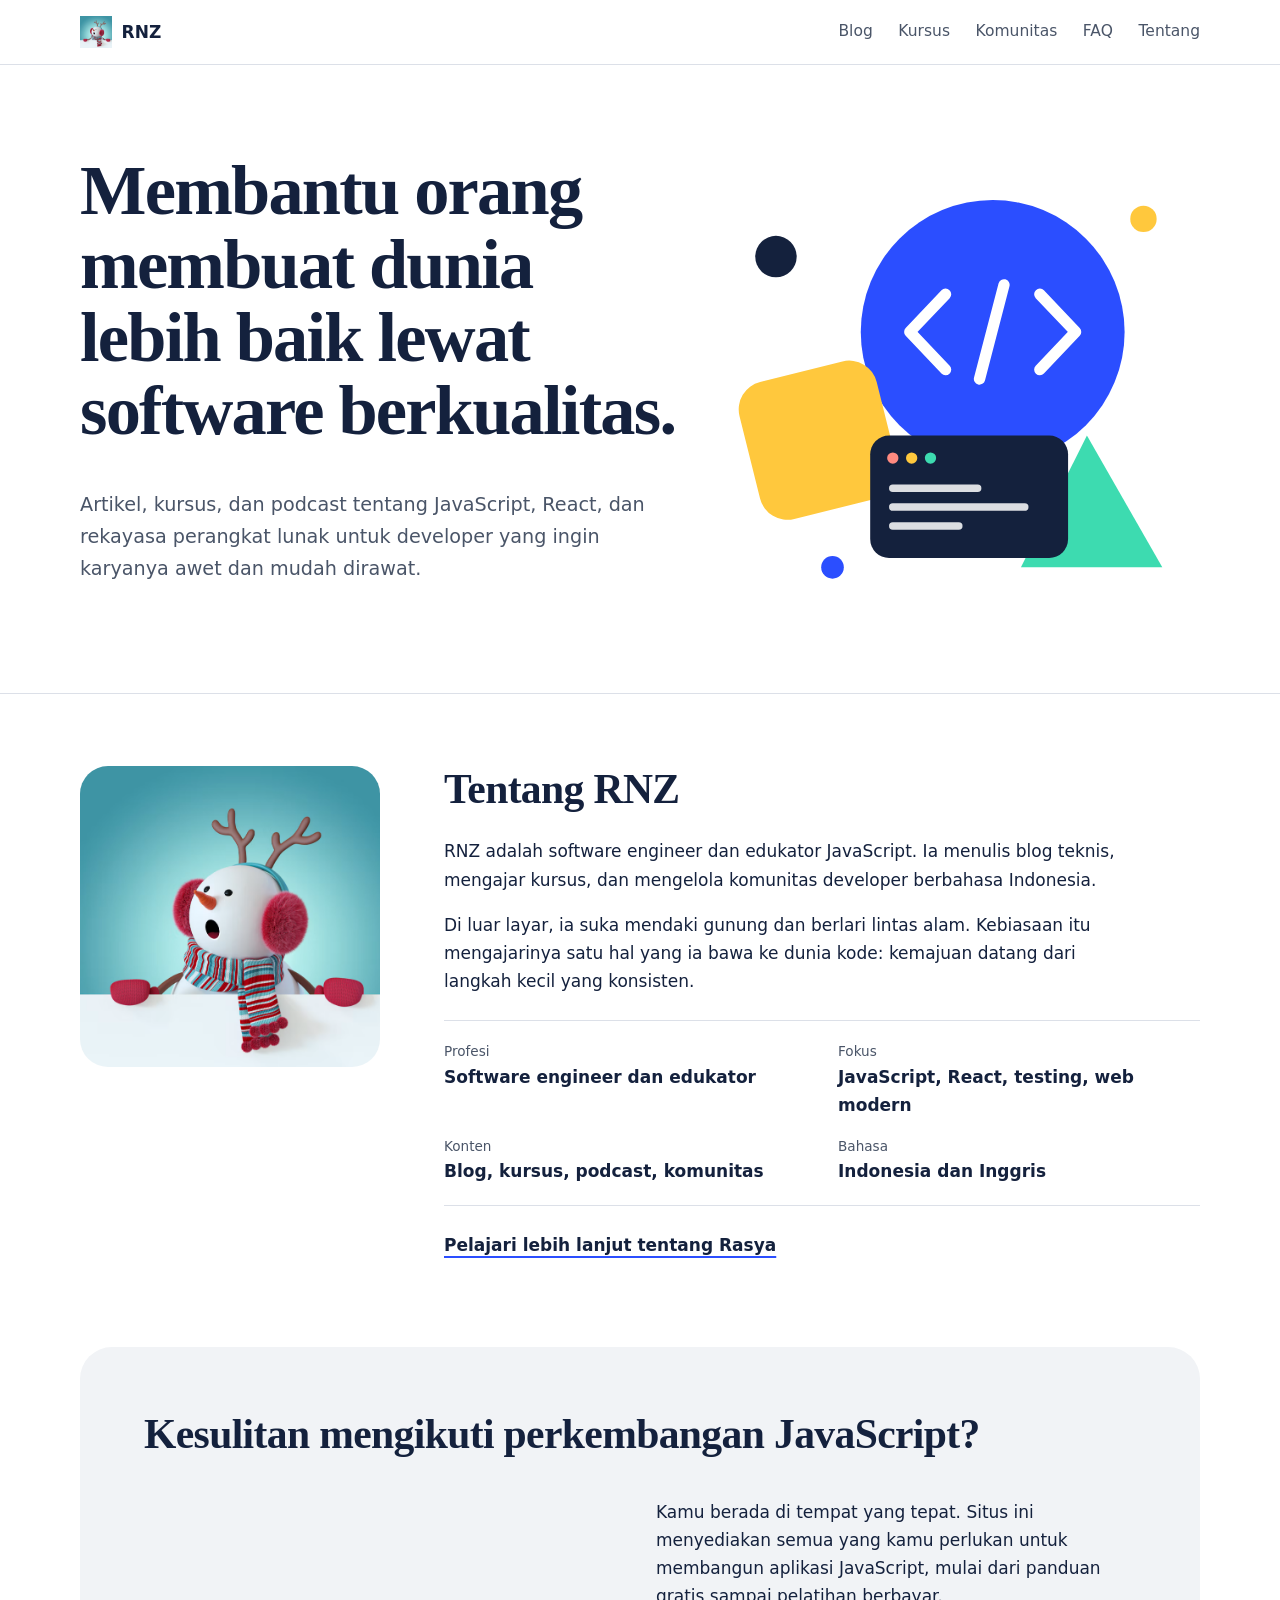
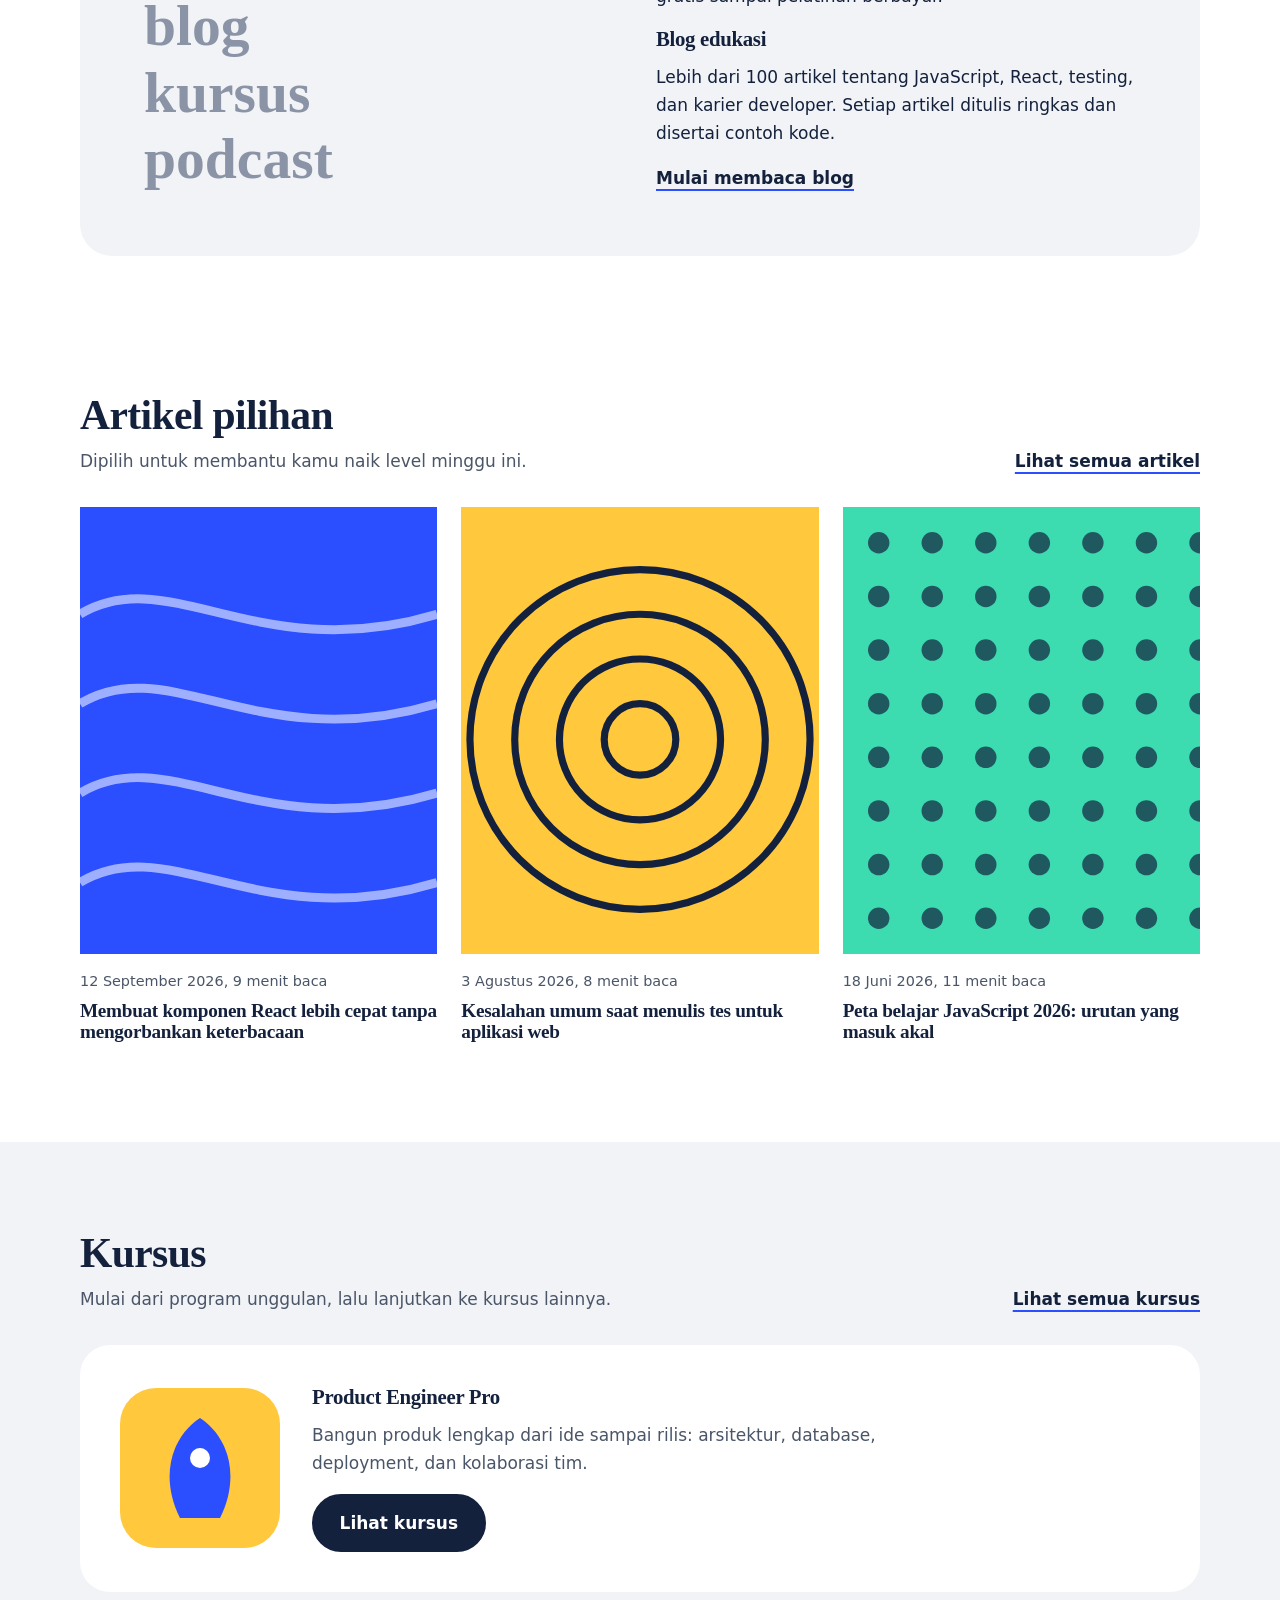
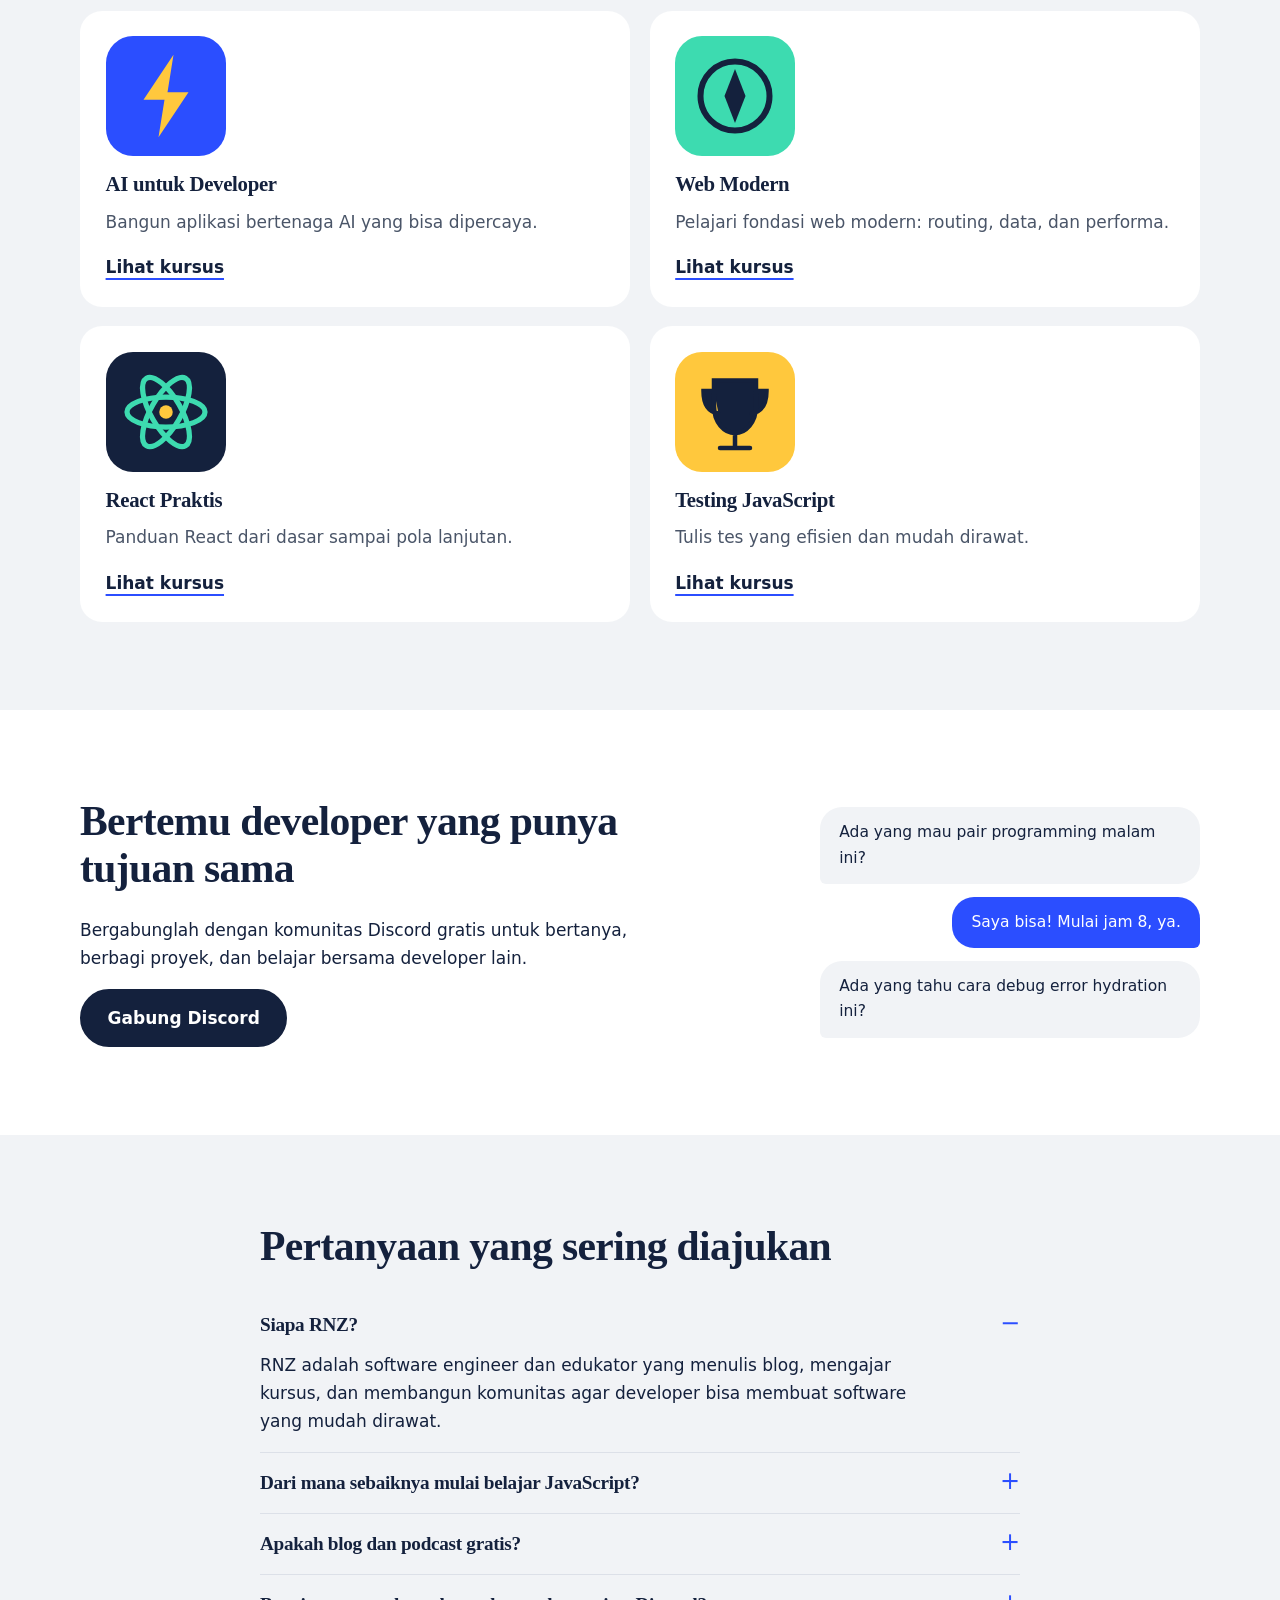
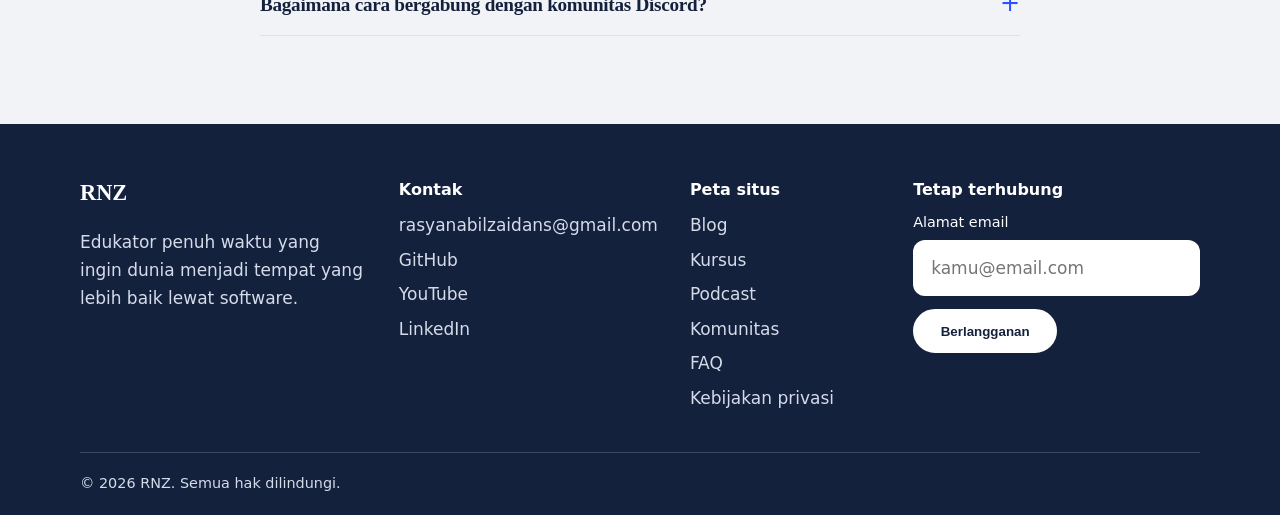
==== commit 41ed22a5: "balik" ====
--- a/index.html
+++ b/index.html
@@ -1,1230 +1,330 @@
 <!DOCTYPE html>
-<html lang="en">
-   <head>
-      <meta charset="UTF-8">
-      <meta http-equiv="X-UA-Compatible" content="IE=edge">
-      <meta name="viewport" content="width=device-width, initial-scale=1">
-      <meta name="author" content="Sarab">
-      <meta name="description" content="Sarab - Fast Food & Restaurant HTML Template">
-      <title>Sarab - Fast Food & Restaurant HTML Template</title>
-      <link href="https://fonts.googleapis.com/css2?family=Playfair+Display:wght@400;700;900&family=Poppins:wght@300;400;500;600;700&family=Dancing+Script:wght@700&display=swap" rel="stylesheet"/>
-      <!-- Bootstrap 5.3 -->
-      <link href="css/bootstrap.min.css" rel="stylesheet"/>
-      <!-- AOS Animate on Scroll -->
-      <link href="css/aos.css" rel="stylesheet"/>
-      <!-- Swiper -->
-      <link href="css/swiper-bundle.min.css" rel="stylesheet"/>
-      <!-- all min css -->
-      <link rel="stylesheet" href="css/all.min.css"/>
-      <!-- magnific CSS -->
-      <link rel="stylesheet" href="css/magnific-popup.css"/>
-      <!-- Style CSS -->
-      <link rel="stylesheet" href="css/style.css" />
-   </head>
-   <body>
-      <!-- ============================================================
-         TOP BAR
-         ============================================================ -->
-      <div id="topbar">
-         <div class="container">
-            <div class="d-flex justify-content-between align-items-center flex-wrap gap-2">
-               <div class="top-contact d-flex flex-wrap">
-                  <span><i class="fas fa-phone-alt"></i>+1 (800) 123-4567</span>
-                  <span><i class="fas fa-envelope"></i>hello@sarabfood.com</span>
-                  <span><i class="fas fa-map-marker-alt"></i>42 Flavor Street, NY</span>
-               </div>
-               <div class="d-flex align-items-center gap-3">
-                  <span class="ttag"><i class="fas fa-fire me-1"></i>Free Delivery Today!</span>
-                  <div class="tsoc">
-                     <a href="#"><i class="fab fa-facebook-f"></i></a>
-                     <a href="#"><i class="fab fa-instagram"></i></a>
-                     <a href="#"><i class="fab fa-tiktok"></i></a>
-                     <a href="#"><i class="fab fa-youtube"></i></a>
-                  </div>
-               </div>
-            </div>
-         </div>
-      </div>
-      <!-- ============================================================
-         NAVBAR
-         ============================================================ -->
-      <nav class="navbar navbar-expand-lg" id="nav">
-         <div class="container">
-            <a class="navbar-brand" href="#">
-               <div class="blogo">
-                  <div class="bico"><i class="fas fa-utensils"></i></div>
-                  <div>
-                     <div class="bname">Sar<span>ab</span></div>
-                     <div class="bsub">Fast Food & Restaurant</div>
-                  </div>
-               </div>
-            </a>
-            <button class="navbar-toggler border-0" type="button" data-bs-toggle="collapse" data-bs-target="#navmenu">
-            <i class="fas fa-bars" style="color:var(--primary);font-size:1.35rem;"></i>
-            </button>
-            <div class="collapse navbar-collapse" id="navmenu">
-               <ul class="navbar-nav mx-auto">
-                  <li class="nav-item"><a class="nav-link active" href="#hero">Home</a></li>
-                  <li class="nav-item"><a class="nav-link" href="#about">About</a></li>
-                  <li class="nav-item"><a class="nav-link" href="#menu">Menu</a></li>
-                  <li class="nav-item"><a class="nav-link" href="#chefs">Chefs</a></li>
-                  <li class="nav-item"><a class="nav-link" href="#reservation">Reservation</a></li>
-                  <li class="nav-item"><a class="nav-link" href="#testimonials">Reviews</a></li>
-                  <li class="nav-item"><a class="nav-link" href="#contact-section">Contact</a></li>
-               </ul>
-               <div class="d-flex align-items-center gap-1">
-                  <!-- FIX 1: Search button -->
-                  <button id="navSearchBtn" title="Search"><i class="fas fa-search"></i></button>
-                  <a href="#menu" class="nav-link nav-cta"><i class="fas fa-shopping-bag me-1"></i>Order Now</a>
-               </div>
-            </div>
-         </div>
-      </nav>
-      <!-- ============================================================
-         FIX 1 � SEARCH OVERLAY POPUP
-         ============================================================ -->
-      <div id="searchOv">
-         <button class="sovclose" id="searchClose"><i class="fas fa-times"></i></button>
-         <div class="sovbox">
-            <h4>What are you craving today?</h4>
-            <div class="sovinput">
-               <input type="text" id="searchInput" placeholder="Search burgers, pizza, chicken..." autocomplete="off"/>
-               <button><i class="fas fa-search"></i></button>
-            </div>
-            <!-- Categories inside search box -->
-            <div class="sovcats">
-               <div class="sovcat active" data-cat="all">
-                  <img src="img/menu/1.jpg" alt=""/>All Items
-               </div>
-               <div class="sovcat" data-cat="burgers">
-                  <img src="img/menu/1.jpg" alt=""/>Burgers
-               </div>
-               <div class="sovcat" data-cat="pizza">
-                  <img src="img/menu/2.jpg" alt=""/>Pizza
-               </div>
-               <div class="sovcat" data-cat="chicken">
-                  <img src="img/menu/3.jpg" alt=""/>Chicken
-               </div>
-               <div class="sovcat" data-cat="wraps">
-                  <img src="img/menu/4.jpg" alt=""/>Wraps
-               </div>
-               <div class="sovcat" data-cat="pasta">
-                  <img src="img/menu/5.jpg" alt=""/>Pasta
-               </div>
-               <div class="sovcat" data-cat="desserts">
-                  <img src="img/menu/6.jpg" alt=""/>Desserts
-               </div>
-            </div>
-            <div class="sovtrend">
-               <p><i class="fas fa-fire me-1" style="color:var(--secondary);"></i>Trending Searches</p>
-               <span class="ttag">Smash Burger</span>
-               <span class="ttag">Nashville Chicken</span>
-               <span class="ttag">Truffle Pizza</span>
-               <span class="ttag">Lava Cake</span>
-               <span class="ttag">Loaded Fries</span>
-               <span class="ttag">Mango Shake</span>
-            </div>
-         </div>
-      </div>
-      <!-- ============================================================
-         HERO
-         ============================================================ -->
-      <section id="hero">
-         <div class="hs hs1"></div>
-         <div class="hs hs2"></div>
-         <div class="hbgtxt">FOOD</div>
-         <div class="container">
-            <div class="row align-items-center g-5" style="min-height:88vh;">
-               <div class="col-lg-6">
-                  <div class="hbadge">
-                     <div class="hbi"><i class="fas fa-star"></i></div>
-                     <span>#1 Rated Fast Food Restaurant in New York</span>
-                  </div>
-                  <h1 class="htitle">Delicious <span class="hl">Fast Food</span><br/>for Every Moment</h1>
-                  <p class="hdesc">Experience bold flavors crafted from premium ingredients. From crispy burgers to gourmet pizzas - every bite is an adventure worth savoring.</p>
-                  <div class="d-flex flex-wrap gap-3 mb-2">
-                     <a href="#menu" class="btn-red"><i class="fas fa-utensils"></i>Explore Menu</a>
-                     <!-- FIX 2: Magnific popup video trigger -->
-					 <a href="https://www.youtube.com/watch?v=RXv_uIN6e-Y" class="magnific_popup btn-play popup-youtube">
-						<div class="pico"><i class="fas fa-play"></i></div>
-						<span>Watch Our Story</span>
-					 </a>
-                  </div>
-                  <div class="hstats d-flex gap-3 flex-wrap mt-4">
-                     <div class="hstat"><span class="snum">850<em>+</em></span><small>Happy Customers</small></div>
-                     <div class="sdiv"></div>
-                     <div class="hstat"><span class="snum">120<em>+</em></span><small>Menu Items</small></div>
-                     <div class="sdiv"></div>
-                     <div class="hstat"><span class="snum">15<em>+</em></span><small>Expert Chefs</small></div>
-                     <div class="sdiv"></div>
-                     <div class="hstat"><span class="snum">12<em>yr</em></span><small>Experience</small></div>
-                  </div>
-               </div>
-               <div class="col-lg-6">
-                  <div style="position:relative;text-align:center;">
-                     <div class="hcircle">
-                        <img src="img/banner-img.jpg" alt="Burger"/>
-                     </div>
-                     <div class="fcard fc1">
-                        <div class="fcoi r"><i class="fas fa-fire"></i></div>
-                        <div><span class="fcnum">Hot Deal</span><span class="fcsm">30% off today</span></div>
-                     </div>
-                     <div class="fcard fc2">
-                        <div class="fcoi y"><i class="fas fa-star"></i></div>
-                        <div><span class="fcnum">4.9/5</span><span class="fcsm">2k+ reviews</span></div>
-                     </div>
-                     <div class="fcard fc3">
-                        <div class="fcoi g"><i class="fas fa-clock"></i></div>
-                        <div><span class="fcnum">20 min</span><span class="fcsm">Fast delivery</span></div>
-                     </div>
-                  </div>
-               </div>
-            </div>
-         </div>
-      </section>
-      <!-- MARQUEE -->
-      <div class="mqsec">
-         <div class="mqtrack">
-            <div class="mqitem"><i class="fas fa-circle"></i>Crispy Fried Chicken</div>
-            <div class="mqitem"><i class="fas fa-circle"></i>Gourmet Burgers</div>
-            <div class="mqitem"><i class="fas fa-circle"></i>Artisan Pizzas</div>
-            <div class="mqitem"><i class="fas fa-circle"></i>Fresh Wraps &amp; Rolls</div>
-            <div class="mqitem"><i class="fas fa-circle"></i>Loaded Fries</div>
-            <div class="mqitem"><i class="fas fa-circle"></i>Ice Cream Shakes</div>
-            <div class="mqitem"><i class="fas fa-circle"></i>Grilled Sandwiches</div>
-            <div class="mqitem"><i class="fas fa-circle"></i>Crispy Fried Chicken</div>
-            <div class="mqitem"><i class="fas fa-circle"></i>Gourmet Burgers</div>
-            <div class="mqitem"><i class="fas fa-circle"></i>Artisan Pizzas</div>
-            <div class="mqitem"><i class="fas fa-circle"></i>Fresh Wraps &amp; Rolls</div>
-            <div class="mqitem"><i class="fas fa-circle"></i>Loaded Fries</div>
-            <div class="mqitem"><i class="fas fa-circle"></i>Ice Cream Shakes</div>
-            <div class="mqitem"><i class="fas fa-circle"></i>Grilled Sandwiches</div>
-         </div>
-      </div>
-      <!-- CATEGORY -->
-      <section id="category">
-         <div class="container">
-            <div class="text-center mb-5" data-aos="fade-up">
-               <span class="slbl">What We Offer</span>
-               <h2 class="stitle">Browse by <span>Category</span></h2>
-               <div class="sline"></div>
-               <p class="sdesc mx-auto" style="max-width:480px;">From sizzling burgers to exotic world cuisines - find your favourite in our menu</p>
-            </div>
-            <div class="row g-3 justify-content-center">
-               <div class="col-6 col-sm-4 col-md-3 col-lg-2" data-aos="zoom-in" data-aos-delay="0">
-                  <div class="catcard active" data-filter="all">
-                     <img class="catimg" src="img/category/1.jpg" alt=""/>
-                     <div class="catnm">All Items</div>
-                     <div class="catct">99 items</div>
-                  </div>
-               </div>
-               <div class="col-6 col-sm-4 col-md-3 col-lg-2" data-aos="zoom-in" data-aos-delay="70">
-                  <div class="catcard" data-filter="burgers">
-                     <img class="catimg" src="img/category/2.jpg" alt=""/>
-                     <div class="catnm">Burgers</div>
-                     <div class="catct">24 items</div>
-                  </div>
-               </div>
-               <div class="col-6 col-sm-4 col-md-3 col-lg-2" data-aos="zoom-in" data-aos-delay="140">
-                  <div class="catcard" data-filter="pizza">
-                     <img class="catimg" src="img/category/3.jpg" alt=""/>
-                     <div class="catnm">Pizza</div>
-                     <div class="catct">18 items</div>
-                  </div>
-               </div>
-               <div class="col-6 col-sm-4 col-md-3 col-lg-2" data-aos="zoom-in" data-aos-delay="210">
-                  <div class="catcard" data-filter="chicken">
-                     <img class="catimg" src="img/category/4.jpg" alt=""/>
-                     <div class="catnm">Fried Chicken</div>
-                     <div class="catct">15 items</div>
-                  </div>
-               </div>
-               <div class="col-6 col-sm-4 col-md-3 col-lg-2" data-aos="zoom-in" data-aos-delay="280">
-                  <div class="catcard" data-filter="wraps">
-                     <img class="catimg" src="img/category/5.jpg" alt=""/>
-                     <div class="catnm">Wraps</div>
-                     <div class="catct">12 items</div>
-                  </div>
-               </div>
-               <div class="col-6 col-sm-4 col-md-3 col-lg-2" data-aos="zoom-in" data-aos-delay="350">
-                  <div class="catcard" data-filter="desserts">
-                     <img class="catimg" src="img/category/6.jpg" alt=""/>
-                     <div class="catnm">Desserts</div>
-                     <div class="catct">20 items</div>
-                  </div>
-               </div>
-            </div>
-         </div>
-      </section>
-      <!-- ABOUT -->
-      <section id="about">
-         <div class="container">
-            <div class="row align-items-center g-5">
-               <div class="col-lg-5" data-aos="fade-right">
-                  <div class="astack">
-                     <div class="aexp"><span class="anum">12+</span><small>Years of<br/>Excellence</small></div>
-                     <div class="amain"><img src="img/about1.jpg" alt="Restaurant"/></div>
-                     <div class="asm"><img src="img/about2.jpg" alt=""/></div>
-                  </div>
-               </div>
-               <div class="col-lg-7" data-aos="fade-left">
-                  <span class="slbl">Our Story</span>
-                  <h2 class="stitle text-start">We Invite You to Visit<br/>Our <span>Food Restaurant</span></h2>
-                  <div class="sline lft"></div>
-                  <p class="sdesc mb-4">Founded in 2012, Sarab began as a small corner joint with a big dream - to serve food that brings people together. Today we're proud to serve thousands of happy customers every week with the same passion that started it all.</p>
-                  <div class="mb-4">
-                     <div class="fti">
-                        <div class="ftico r"><i class="fas fa-leaf"></i></div>
-                        <div>
-                           <h6>100% Fresh Ingredients</h6>
-                           <p>We source locally and sustainably. Every ingredient is hand-picked daily for maximum freshness.</p>
-                        </div>
-                     </div>
-                     <div class="fti">
-                        <div class="ftico y"><i class="fas fa-award"></i></div>
-                        <div>
-                           <h6>Award-Winning Recipes</h6>
-                           <p>Our signature recipes have won national culinary awards 5 years in a row.</p>
-                        </div>
-                     </div>
-                     <div class="fti">
-                        <div class="ftico g"><i class="fas fa-shipping-fast"></i></div>
-                        <div>
-                           <h6>Lightning-Fast Delivery</h6>
-                           <p>Order online and get hot, fresh food at your door in under 25 minutes, guaranteed.</p>
-                        </div>
-                     </div>
-                  </div>
-                  <a href="#menu" class="btn-red"><i class="fas fa-book-open"></i>View Full Menu</a>
-               </div>
-            </div>
-         </div>
-      </section>
-      <!-- ============================================================
-         MENU � FIX 3 (filter works) + FIX 4 (plus opens popup)
-         ============================================================ -->
-      <section id="menu">
-         <div class="container">
-            <div class="text-center mb-5" data-aos="fade-up">
-               <span class="slbl">What's Cooking</span>
-               <h2 class="stitle">Our Delicious <span>Menu</span></h2>
-               <div class="sline"></div>
-            </div>
-            <!-- FIX 3 � filter buttons -->
-            <div class="text-center mb-4" data-aos="fade-up">
-               <button class="filtbtn active" data-f="all">All</button>
-               <button class="filtbtn" data-f="burgers">Burgers</button>
-               <button class="filtbtn" data-f="pizza">Pizza</button>
-               <button class="filtbtn" data-f="chicken">Chicken</button>
-               <button class="filtbtn" data-f="wraps">Wraps</button>
-               <button class="filtbtn" data-f="desserts">Desserts</button>
-               <button class="filtbtn" data-f="pasta">Pasta</button>
-            </div>
-            <div class="row g-4" id="mgrid">
-               <!-- CARD 1: Burgers -->
-               <div class="col-sm-6 col-lg-4 mwrap" data-c="burgers" data-aos="fade-up">
-                  <div class="mcard"
-                     data-img="img/menu/1.jpg"
-                     data-title="Classic Smash Burger"
-                     data-cat="Burgers"
-                     data-price="$14.99" data-old="$18.99"
-                     data-rating="4.9" data-reviews="128"
-                     data-cal="620" data-time="12"
-                     data-desc="Double smashed patty, cheddar cheese, caramelized onions, house pickles and our legendary special sauce. Made fresh to order on a toasted brioche bun."
-                     data-tags="Spicy,Bestseller,Beef">
-                     <div class="mimg">
-                        <img src="img/menu/1.jpg" alt="Smash Burger"/>
-                        <div class="mbdg hot"><i class="fas fa-star"></i> Hot</div>
-                        <div class="mhrt"><i class="far fa-heart"></i></div>
-                     </div>
-                     <div class="mbody">
-                        <div class="mcat">Burgers</div>
-                        <div class="mtit">Classic Smash Burger</div>
-                        <div class="mdesc">Double smashed patty, cheddar, caramelized onions, pickles &amp; special sauce</div>
-                        <div class="mfoot">
-                           <div>
-                              <div class="mprice">$14.99 <small>$18.99</small></div>
-                              <div class="mstars"><i class="fas fa-star"></i> <span style="color:#bbb;font-size:.7rem;">(128)</span></div>
-                           </div>
-                           <button class="madd" title="View Details"><i class="fas fa-plus"></i></button>
-                        </div>
-                     </div>
-                  </div>
-               </div>
-               <!-- CARD 2: Pizza -->
-               <div class="col-sm-6 col-lg-4 mwrap" data-c="pizza" data-aos="fade-up" data-aos-delay="80">
-                  <div class="mcard"
-                     data-img="img/menu/2.jpg"
-                     data-title="Margherita Royale"
-                     data-cat="Pizza"
-                     data-price="$19.99" data-old="$24.99"
-                     data-rating="4.8" data-reviews="95"
-                     data-cal="480" data-time="18"
-                     data-desc="San Marzano tomatoes, fresh buffalo mozzarella, fragrant basil leaves, drizzled with Italian truffle oil on a hand-stretched sourdough base."
-                     data-tags="Vegetarian,New,Italian">
-                     <div class="mimg">
-                        <img src="img/menu/2.jpg" alt="Pizza"/>
-                        <div class="mbdg new"><i class="fas fa-star"></i> New</div>
-                        <div class="mhrt"><i class="far fa-heart"></i></div>
-                     </div>
-                     <div class="mbody">
-                        <div class="mcat">Pizza</div>
-                        <div class="mtit">Margherita Royale</div>
-                        <div class="mdesc">San Marzano tomatoes, buffalo mozzarella, basil &amp; truffle oil on sourdough</div>
-                        <div class="mfoot">
-                           <div>
-                              <div class="mprice">$19.99 <small>$24.99</small></div>
-                              <div class="mstars"><i class="fas fa-star"></i> <span style="color:#bbb;font-size:.7rem;">(95)</span></div>
-                           </div>
-                           <button class="madd" title="View Details"><i class="fas fa-plus"></i></button>
-                        </div>
-                     </div>
-                  </div>
-               </div>
-               <!-- CARD 3: Chicken -->
-               <div class="col-sm-6 col-lg-4 mwrap" data-c="chicken" data-aos="fade-up" data-aos-delay="160">
-                  <div class="mcard"
-                     data-img="img/menu/3.jpg"
-                     data-title="Nashville Hot Chicken"
-                     data-cat="Chicken"
-                     data-price="$12.99" data-old="$16.99"
-                     data-rating="5.0" data-reviews="210"
-                     data-cal="710" data-time="15"
-                     data-desc="Extra-crispy fried chicken tossed in our signature fiery Nashville spice blend, served with honey drizzle and house pickles on a toasted brioche bun."
-                     data-tags="Spicy,Bestseller,Crispy">
-                     <div class="mimg">
-                        <img src="img/menu/3.jpg" alt="Chicken"/>
-                        <div class="mbdg"><i class="fas fa-star"></i> Best Seller</div>
-                        <div class="mhrt"><i class="far fa-heart"></i></div>
-                     </div>
-                     <div class="mbody">
-                        <div class="mcat">Chicken</div>
-                        <div class="mtit">Nashville Hot Chicken</div>
-                        <div class="mdesc">Crispy fried chicken in fiery Nashville spice blend with honey drizzle</div>
-                        <div class="mfoot">
-                           <div>
-                              <div class="mprice">$12.99 <small>$16.99</small></div>
-                              <div class="mstars"><i class="fas fa-star"></i> <span style="color:#bbb;font-size:.7rem;">(210)</span></div>
-                           </div>
-                           <button class="madd" title="View Details"><i class="fas fa-plus"></i></button>
-                        </div>
-                     </div>
-                  </div>
-               </div>
-               <!-- CARD 4: Wraps -->
-               <div class="col-sm-6 col-lg-4 mwrap" data-c="wraps" data-aos="fade-up">
-                  <div class="mcard"
-                     data-img="img/menu/4.jpg"
-                     data-title="Loaded Fajita Wrap"
-                     data-cat="Wraps"
-                     data-price="$10.99" data-old=""
-                     data-rating="4.5" data-reviews="74"
-                     data-cal="520" data-time="10"
-                     data-desc="Grilled chicken strips, saut�ed bell peppers and onions, sour cream, fresh guacamole and salsa wrapped in a warm flour tortilla with melted cheddar."
-                     data-tags="Grilled,Fresh,Mexican">
-                     <div class="mimg">
-                        <img src="img/menu/4.jpg" alt="Wrap"/>
-                        <div class="mhrt"><i class="far fa-heart"></i></div>
-                     </div>
-                     <div class="mbody">
-                        <div class="mcat">Wraps</div>
-                        <div class="mtit">Loaded Fajita Wrap</div>
-                        <div class="mdesc">Grilled chicken, peppers, sour cream &amp; guacamole in a warm tortilla</div>
-                        <div class="mfoot">
-                           <div>
-                              <div class="mprice">$10.99</div>
-                              <div class="mstars"><i class="fas fa-star"></i> <span style="color:#bbb;font-size:.7rem;">(74)</span></div>
-                           </div>
-                           <button class="madd" title="View Details"><i class="fas fa-plus"></i></button>
-                        </div>
-                     </div>
-                  </div>
-               </div>
-               <!-- CARD 5: Desserts -->
-               <div class="col-sm-6 col-lg-4 mwrap" data-c="desserts" data-aos="fade-up" data-aos-delay="80">
-                  <div class="mcard"
-                     data-img="img/menu/5.jpg"
-                     data-title="Nutella Lava Cake"
-                     data-cat="Desserts"
-                     data-price="$8.99" data-old="$11.99"
-                     data-rating="4.9" data-reviews="56"
-                     data-cal="390" data-time="8"
-                     data-desc="Warm molten chocolate cake with a gooey Nutella center, served alongside Madagascar vanilla bean ice cream with salted caramel drizzle and fresh berries."
-                     data-tags="Sweet,New,Chocolate">
-                     <div class="mimg">
-                        <img src="img/menu/5.jpg" alt="Lava Cake"/>
-                        <div class="mbdg new"><i class="fas fa-star"></i> New</div>
-                        <div class="mhrt"><i class="far fa-heart"></i></div>
-                     </div>
-                     <div class="mbody">
-                        <div class="mcat">Desserts</div>
-                        <div class="mtit">Nutella Lava Cake</div>
-                        <div class="mdesc">Molten chocolate cake with Nutella center, vanilla ice cream &amp; caramel</div>
-                        <div class="mfoot">
-                           <div>
-                              <div class="mprice">$8.99 <small>$11.99</small></div>
-                              <div class="mstars"><i class="fas fa-star"></i> <span style="color:#bbb;font-size:.7rem;">(56)</span></div>
-                           </div>
-                           <button class="madd" title="View Details"><i class="fas fa-plus"></i></button>
-                        </div>
-                     </div>
-                  </div>
-               </div>
-               <!-- CARD 6: Pasta -->
-               <div class="col-sm-6 col-lg-4 mwrap" data-c="pasta" data-aos="fade-up" data-aos-delay="160">
-                  <div class="mcard"
-                     data-img="img/menu/6.jpg"
-                     data-title="Truffle Mushroom Pasta"
-                     data-cat="Pasta"
-                     data-price="$16.99" data-old=""
-                     data-rating="4.9" data-reviews="88"
-                     data-cal="560" data-time="20"
-                     data-desc="Al dente tagliatelle tossed with mixed wild mushrooms, freshly shaved black truffle, aged parmesan, fresh thyme and a touch of cream in garlic butter."
-                     data-tags="Vegetarian,Chef's Pick,Italian">
-                     <div class="mimg">
-                        <img src="img/menu/6.jpg" alt="Pasta"/>
-                        <div class="mbdg hot">Chef's Pick</div>
-                        <div class="mhrt"><i class="far fa-heart"></i></div>
-                     </div>
-                     <div class="mbody">
-                        <div class="mcat">Pasta</div>
-                        <div class="mtit">Truffle Mushroom Pasta</div>
-                        <div class="mdesc">Al dente tagliatelle, wild mushrooms, black truffle, parmesan &amp; thyme</div>
-                        <div class="mfoot">
-                           <div>
-                              <div class="mprice">$16.99</div>
-                              <div class="mstars"><i class="fas fa-star"></i> <span style="color:#bbb;font-size:.7rem;">(88)</span></div>
-                           </div>
-                           <button class="madd" title="View Details"><i class="fas fa-plus"></i></button>
-                        </div>
-                     </div>
-                  </div>
-               </div>
-            </div>
-            <!-- end #mgrid -->
-            <div class="text-center mt-5"><a href="#" class="btn-red"><i class="fas fa-th-large"></i>View Full Menu</a></div>
-         </div>
-      </section>
-	  
-	  
-      <!-- ============================================================
-         FIX 4 � MENU DETAIL POPUP MODAL
-         ============================================================ -->
-      <div id="menuPop">
-         <div class="mpbox">
-            <button class="mpclose" id="mpClose"><i class="fas fa-times"></i></button>
-            <div class="mpimg"><img id="mpImg" src="" alt=""/></div>
-            <div class="mpbody">
-               <div id="mpCat"></div>
-               <div id="mpTitle"></div>
-               <div id="mpStars"></div>
-               <div id="mpDesc"></div>
-               <div id="mpPrice"></div>
-               <div class="mpmeta" id="mpMeta"></div>
-               <div class="mpqty">
-                  <button class="mpqbtn" id="mpMinus">-</button>
-                  <span class="mpqnum" id="mpQnum">1</span>
-                  <button class="mpqbtn" id="mpPlus">+</button>
-                  <span style="font-size:.82rem;color:#aaa;margin-left:9px;">portion</span>
-               </div>
-               <div class="mptags" id="mpTags"></div>
-               <button class="mpaddcart" id="mpAddCart"><i class="fas fa-shopping-cart"></i>Add to Cart</button>
-            </div>
-         </div>
-      </div>
-      <!-- SPECIAL OFFER -->
-      <section id="special">
-         <div class="spbg"></div>
-         <div class="container" style="position:relative;z-index:2;">
-            <div class="row align-items-center g-5">
-               <div class="col-lg-6" data-aos="fade-right">
-                  <div class="sptag"><i class="fas fa-bolt me-1"></i>Limited Time Offer</div>
-                  <h2 class="sptitle">Get 30% Off<br/>Our Signature<br/><span>Burger</span> Meal</h2>
-                  <p class="spdesc">Don't miss our weekend special - grab our award-winning signature burger combo with loaded fries and a premium shake at an unbeatable price.</p>
-                  <div class="cdwrap">
-                     <div class="cditem"><span class="cdnum" id="cdH">08</span><span class="cdlbl">Hours</span></div>
-                     <div class="cditem"><span class="cdnum" id="cdM">45</span><span class="cdlbl">Minutes</span></div>
-                     <div class="cditem"><span class="cdnum" id="cdS">30</span><span class="cdlbl">Seconds</span></div>
-                  </div>
-                  <a href="#menu" class="btn-red"><i class="fas fa-shopping-cart"></i>Grab the Deal</a>
-               </div>
-               <div class="col-lg-6" data-aos="fade-left">
-                  <div class="spimgw">
-                     <div class="spglow"></div>
-                     <div class="sppbdg"><span class="old">$24.99</span><span class="np">$17.49</span></div>
-                     <img src="img/off-img.jpg" alt="Special Burger"/>
-                  </div>
-               </div>
-            </div>
-         </div>
-      </section>
-	  
-	  
-      <!-- ============================================================
-         GALLERY � FIX 7 (click opens detail popup)
-         ============================================================ -->
-      <section id="gallery">
-         <div class="container">
-            <div class="text-center mb-5" data-aos="fade-up">
-               <span class="slbl">Food Showcase</span>
-               <h2 class="stitle">Let's See Our <span>Fast Food</span></h2>
-               <div class="sline"></div>
-            </div>
-            <div class="ggrid" data-aos="fade-up">
-               <div class="gitem"
-                  data-gi="0"
-                  data-gimg="img/portfolio/work1.jpg"
-                  data-gtitle="Gourmet Burgers"
-                  data-gdesc="Our award-winning smash burgers, hand-crafted with 100% premium beef, aged cheddar and house-made sauces.">
-                  <img src="img/portfolio/work1.jpg" alt="Burgers"/>
-                  <div class="gover"><span><i class="fas fa-expand-alt"></i> Gourmet Burgers</span></div>
-               </div>
-               <div class="gitem"
-                  data-gi="1"
-                  data-gimg="img/portfolio/work2.jpg"
-                  data-gtitle="Wood-Fired Pizza"
-                  data-gdesc="Authentic Neapolitan-style pizzas fired at 900deg F in our wood-burning stone oven for the perfect char.">
-                  <img src="img/portfolio/work2.jpg" alt="Pizza"/>
-                  <div class="gover"><span><i class="fas fa-expand-alt"></i> Wood-Fired Pizza</span></div>
-               </div>
-               <div class="gitem"
-                  data-gi="2"
-                  data-gimg="img/portfolio/work3.jpg"
-                  data-gtitle="Crispy Fried Chicken"
-                  data-gdesc="Double-brined, hand-battered chicken fried to golden perfection using our 15-spice secret blend.">
-                  <img src="img/portfolio/work3.jpg" alt="Chicken"/>
-                  <div class="gover"><span><i class="fas fa-expand-alt"></i> Crispy Fried Chicken</span></div>
-               </div>
-               <div class="gitem"
-                  data-gi="3"
-                  data-gimg="img/portfolio/work4.jpg"
-                  data-gtitle="Sweet Desserts"
-                  data-gdesc="Handcrafted desserts - from molten lava cakes to artisan ice cream sundaes and seasonal pastries.">
-                  <img src="img/portfolio/work4.jpg" alt="Desserts"/>
-                  <div class="gover"><span><i class="fas fa-expand-alt"></i> Sweet Desserts</span></div>
-               </div>
-               <div class="gitem"
-                  data-gi="4"
-                  data-gimg="img/portfolio/work5.jpg"
-                  data-gtitle="Fresh Wraps &amp; Rolls"
-                  data-gdesc="Loaded fresh wraps packed with grilled proteins, crunchy vegetables and our house-made sauces.">
-                  <img src="img/portfolio/work5.jpg" alt="Wraps"/>
-                  <div class="gover"><span><i class="fas fa-expand-alt"></i> Fresh Wraps &amp; Rolls</span></div>
-               </div>
-            </div>
-         </div>
-      </section>
-      <!-- FIX 7 � GALLERY POPUP -->
-      <div id="galPop">
-         <div class="gpbox">
-            <button class="gpclose" id="gpClose"><i class="fas fa-times"></i></button>
-            <img id="gpImg" src="" alt=""/>
-            <div class="gpcap">
-               <h5 id="gpTitle"></h5>
-               <p id="gpDesc"></p>
-            </div>
-            <div class="gpnav">
-               <button id="gpPrev"><i class="fas fa-chevron-left me-1"></i>Prev</button>
-               <button id="gpNext">Next <i class="fas fa-chevron-right ms-1"></i></button>
-            </div>
-         </div>
-      </div>
-	  
-	  
-      <!-- ============================================================
-         HISTORY � FIX 8 (alternating left/right text)
-         ============================================================ -->
-      <section id="history">
-         <div class="container">
-            <div class="text-center mb-5" data-aos="fade-up">
-               <span class="slbl">Our Journey</span>
-               <h2 class="stitle">A History of <span>Restaurant</span></h2>
-               <div class="sline"></div>
-               <p class="sdesc mx-auto" style="max-width:480px;">From humble beginnings to the city's most beloved restaurant - every chapter written with passion.</p>
-            </div>
-            <div class="timeline" data-aos="fade-up">
-               <!-- ODD ? text on LEFT -->
-               <div class="tli">
-                  <div class="tl-left">
-                     <div class="tlyear">2012</div>
-                     <h5>Evolution of Restaurants</h5>
-                     <p>Sarab opens its first 20-seat diner on Flavor Street. Within 3 months, lines stretch around the block every evening as word of our food spreads.</p>
-                  </div>
-                  <div class="tl-center">
-                     <div class="tldot"></div>
-                  </div>
-                  <div class="tl-right">
-                     <div class="tlyear">2012</div>
-                     <h5>Evolution of Restaurants</h5>
-                     <p>Sarab opens its first 20-seat diner on Flavor Street. Within 3 months, lines stretch around the block every evening as word of our food spreads.</p>
-                  </div>
-               </div>
-               <!-- EVEN ? text on RIGHT -->
-               <div class="tli">
-                  <div class="tl-left">
-                     <div class="tlyear">2015</div>
-                     <h5>Fine Dining &amp; The Concept</h5>
-                     <p>Expanding the vision - we introduced our signature tasting menu and hired our first Michelin-trained chef, elevating our craft to remarkable new heights.</p>
-                  </div>
-                  <div class="tl-center">
-                     <div class="tldot"></div>
-                  </div>
-                  <div class="tl-right">
-                     <div class="tlyear">2015</div>
-                     <h5>Fine Dining &amp; The Concept</h5>
-                     <p>Expanding the vision - we introduced our signature tasting menu and hired our first Michelin-trained chef, elevating our craft to remarkable new heights.</p>
-                  </div>
-               </div>
-               <!-- ODD ? text on LEFT -->
-               <div class="tli">
-                  <div class="tl-left">
-                     <div class="tlyear">2019</div>
-                     <h5>Modern Fast Food Origins</h5>
-                     <p>Launched our signature fast-food line, merging gourmet quality with speed and convenience. Within 6 months we won 3 prestigious culinary awards nationally.</p>
-                  </div>
-                  <div class="tl-center">
-                     <div class="tldot"></div>
-                  </div>
-                  <div class="tl-right">
-                     <div class="tlyear">2019</div>
-                     <h5>Modern Fast Food Origins</h5>
-                     <p>Launched our signature fast-food line, merging gourmet quality with speed and convenience. Within 6 months we won 3 prestigious culinary awards nationally.</p>
-                  </div>
-               </div>
-               <!-- EVEN ? text on RIGHT -->
-               <div class="tli">
-                  <div class="tl-left">
-                     <div class="tlyear">2026</div>
-                     <h5>National Expansion</h5>
-                     <p>Now operating in 8 cities across the US with an online delivery platform handling 10,000+ orders weekly - and growing every single day.</p>
-                  </div>
-                  <div class="tl-center">
-                     <div class="tldot"></div>
-                  </div>
-                  <div class="tl-right">
-                     <div class="tlyear">2026</div>
-                     <h5>National Expansion</h5>
-                     <p>Now operating in 8 cities across the US with an online delivery platform handling 10,000+ orders weekly - and growing every single day.</p>
-                  </div>
-               </div>
-            </div>
-         </div>
-      </section>
-	  
-	  
-      <!-- CHEFS -->
-      <section id="chefs">
-         <div class="container">
-            <div class="text-center mb-5" data-aos="fade-up">
-               <span class="slbl">The Culinary Team</span>
-               <h2 class="stitle">Meet Our Expert <span>Chefs</span></h2>
-               <div class="sline"></div>
-            </div>
-            <div class="row g-4">
-               <div class="col-sm-6 col-lg-3" data-aos="fade-up" data-aos-delay="0">
-                  <div class="chcard">
-                     <div class="chimg">
-                        <img src="img/chefs/1.jpg" alt=""/>
-                        <div class="chsoc"><a href="#"><i class="fab fa-instagram"></i></a><a href="#"><i class="fab fa-facebook-f"></i></a><a href="#"><i class="fab fa-twitter"></i></a></div>
-                     </div>
-                     <div class="chbody">
-                        <div class="chnm">Alice Mortal</div>
-                        <div class="chrole">Head Chef</div>
-                        <div class="chexp">12 years experience</div>
-                     </div>
-                  </div>
-               </div>
-               <div class="col-sm-6 col-lg-3" data-aos="fade-up" data-aos-delay="80">
-                  <div class="chcard">
-                     <div class="chimg">
-                        <img src="img/chefs/2.jpg" alt=""/>
-                        <div class="chsoc"><a href="#"><i class="fab fa-instagram"></i></a><a href="#"><i class="fab fa-facebook-f"></i></a><a href="#"><i class="fab fa-twitter"></i></a></div>
-                     </div>
-                     <div class="chbody">
-                        <div class="chnm">Michael Corn</div>
-                        <div class="chrole">Grill Master</div>
-                        <div class="chexp">8 years experience</div>
-                     </div>
-                  </div>
-               </div>
-               <div class="col-sm-6 col-lg-3" data-aos="fade-up" data-aos-delay="160">
-                  <div class="chcard">
-                     <div class="chimg">
-                        <img src="img/chefs/3.jpg" alt=""/>
-                        <div class="chsoc"><a href="#"><i class="fab fa-instagram"></i></a><a href="#"><i class="fab fa-facebook-f"></i></a><a href="#"><i class="fab fa-twitter"></i></a></div>
-                     </div>
-                     <div class="chbody">
-                        <div class="chnm">Faz Chowdel</div>
-                        <div class="chrole">Pastry Chef</div>
-                        <div class="chexp">10 years experience</div>
-                     </div>
-                  </div>
-               </div>
-               <div class="col-sm-6 col-lg-3" data-aos="fade-up" data-aos-delay="240">
-                  <div class="chcard">
-                     <div class="chimg">
-                        <img src="img/chefs/4.jpg" alt=""/>
-                        <div class="chsoc"><a href="#"><i class="fab fa-instagram"></i></a><a href="#"><i class="fab fa-facebook-f"></i></a><a href="#"><i class="fab fa-twitter"></i></a></div>
-                     </div>
-                     <div class="chbody">
-                        <div class="chnm">William Latnum</div>
-                        <div class="chrole">Pizza Artisan</div>
-                        <div class="chexp">9 years experience</div>
-                     </div>
-                  </div>
-               </div>
-            </div>
-         </div>
-      </section>
-	  
-	  
-      <!-- HOURS -->
-      <section id="hours">
-         <div class="hrsbg"></div>
-         <div class="container" style="position:relative;z-index:2;">
-            <div class="text-center mb-5" data-aos="fade-up">
-               <span class="slbl" style="color:#a5d6bc;">Opening Hours</span>
-               <h2 class="stitle" style="color:#fff;">We're Open <span style="color:var(--secondary);">For You</span></h2>
-               <div class="sline"></div>
-            </div>
-            <div class="row g-4 align-items-start">
-               <div class="col-lg-5" data-aos="fade-right">
-                  <div class="hrscard">
-                     <div class="hrsrow">
-                        <span class="hrsday"><i class="fas fa-calendar-day me-2" style="color:var(--secondary);"></i>Monday - Tuesday</span>
-                        <div class="d-flex align-items-center gap-2">
-                           <div class="hdot off"></div>
-                           <span class="hrstime" style="color:#ff6b6b;">Closed</span>
-                        </div>
-                     </div>
-                     <div class="hrsrow">
-                        <span class="hrsday"><i class="fas fa-calendar-day me-2" style="color:var(--secondary);"></i>Wednesday - Thursday</span>
-                        <div class="d-flex align-items-center gap-2">
-                           <div class="hdot on"></div>
-                           <span class="hrstime">09:00 AM - 10:00 PM</span>
-                        </div>
-                     </div>
-                     <div class="hrsrow">
-                        <span class="hrsday"><i class="fas fa-calendar-day me-2" style="color:var(--secondary);"></i>Friday</span>
-                        <div class="d-flex align-items-center gap-2">
-                           <div class="hdot on"></div>
-                           <span class="hrstime">09:00 AM - 11:00 PM</span>
-                        </div>
-                     </div>
-                     <div class="hrsrow">
-                        <span class="hrsday"><i class="fas fa-calendar-day me-2" style="color:var(--secondary);"></i>Saturday</span>
-                        <div class="d-flex align-items-center gap-2">
-                           <div class="hdot on"></div>
-                           <span class="hrstime">10:00 AM - 11:30 PM</span>
-                        </div>
-                     </div>
-                     <div class="hrsrow">
-                        <span class="hrsday"><i class="fas fa-calendar-day me-2" style="color:var(--secondary);"></i>Sunday</span>
-                        <div class="d-flex align-items-center gap-2">
-                           <div class="hdot on"></div>
-                           <span class="hrstime">11:00 AM - 09:00 PM</span>
-                        </div>
-                     </div>
-                  </div>
-               </div>
-               <div class="col-lg-3" data-aos="zoom-in">
-                  <div class="hrscta">
-                     <i class="fas fa-truck-fast fa-2x mb-3" style="color:rgba(255,255,255,.8);"></i>
-                     <h4>Order Online</h4>
-                     <p>Get hot food delivered in 25 minutes</p>
-                     <a href="#menu" class="btnw">Order Now ?</a>
-                  </div>
-               </div>
-               <div class="col-lg-4" data-aos="fade-left">
-                  <div class="hrscard">
-                     <h5 style="color:#fff;margin-bottom:18px;font-family:'Poppins',sans-serif;font-size:.95rem;font-weight:700;"><i class="fas fa-map-marker-alt me-2" style="color:var(--secondary);"></i>Find Us</h5>
-                     <div class="hrsrow"><span class="hrsday"><i class="fas fa-location-dot me-2" style="color:var(--secondary);"></i>Address</span><span class="hrstime" style="font-size:.8rem;">42 Flavor Street, NY</span></div>
-                     <div class="hrsrow"><span class="hrsday"><i class="fas fa-phone me-2" style="color:var(--secondary);"></i>Phone</span><span class="hrstime" style="font-size:.8rem;">+1 (800) 123-4567</span></div>
-                     <div class="hrsrow"><span class="hrsday"><i class="fas fa-envelope me-2" style="color:var(--secondary);"></i>Email</span><span class="hrstime" style="font-size:.8rem;">hello@sarabfood.com</span></div>
-                  </div>
-               </div>
-            </div>
-         </div>
-      </section>
-	  
-	  
-      <!-- TESTIMONIALS -->
-      <section id="testimonials">
-         <div class="container">
-            <div class="text-center mb-5" data-aos="fade-up">
-               <span class="slbl">What People Say</span>
-               <h2 class="stitle">Our Customers <span>Feedback</span></h2>
-               <div class="sline"></div>
-            </div>
-            <div class="swiper tesSwiper" data-aos="fade-up">
-               <div class="swiper-wrapper">
-                  <div class="swiper-slide">
-                     <div class="tescard">
-                        <div class="tesq">"</div>
-                        <div class="tess"><i class="fas fa-star"></i><i class="fas fa-star"></i><i class="fas fa-star"></i><i class="fas fa-star"></i><i class="fas fa-star"></i></div>
-                        <p class="testxt">Honestly the best burgers I've ever had. The smash burger is incredible - perfectly crispy edges, juicy inside, and those pickles! We come every Friday now.</p>
-                        <div class="tesauth">
-                           <img src="img/testimonial/1.jpg" alt=""/>
-                           <div>
-                              <div class="tesnm">Monica Wilber</div>
-                              <div class="tesrl">Regular Customer</div>
-                           </div>
-                        </div>
-                     </div>
-                  </div>
-                  <div class="swiper-slide">
-                     <div class="tescard">
-                        <div class="tesq">"</div>
-                        <div class="tess"><i class="fas fa-star"></i><i class="fas fa-star"></i><i class="fas fa-star"></i><i class="fas fa-star"></i><i class="fas fa-star"></i></div>
-                        <p class="testxt">Ordered delivery and the food arrived hot and fresh in 22 minutes. Portions are generous. Sarab has become my go-to comfort food spot without question.</p>
-                        <div class="tesauth">
-                           <img src="img/testimonial/2.jpg" alt=""/>
-                           <div>
-                              <div class="tesnm">Cameron Fox</div>
-                              <div class="tesrl">Food Blogger</div>
-                           </div>
-                        </div>
-                     </div>
-                  </div>
-                  <div class="swiper-slide">
-                     <div class="tescard">
-                        <div class="tesq">"</div>
-                        <div class="tess"><i class="fas fa-star"></i><i class="fas fa-star"></i><i class="fas fa-star"></i><i class="fas fa-star"></i><i class="fas fa-star"></i></div>
-                        <p class="testxt">The truffle pasta blew my mind. I didn't expect that quality from a fast food place. Great ambiance, super friendly staff. Highly recommended!</p>
-                        <div class="tesauth">
-                           <img src="img/testimonial/3.jpg" alt=""/>
-                           <div>
-                              <div class="tesnm">Priya Sharma</div>
-                              <div class="tesrl">Food Enthusiast</div>
-                           </div>
-                        </div>
-                     </div>
-                  </div>
-                  <div class="swiper-slide">
-                     <div class="tescard">
-                        <div class="tesq">"</div>
-                        <div class="tess"><i class="fas fa-star"></i><i class="fas fa-star"></i><i class="fas fa-star"></i><i class="fas fa-star"></i><i class="fas fa-star"></i></div>
-                        <p class="testxt">Catered our office party of 50 people and everything was flawless. Fresh, delicious, on time and well presented. Nashville chicken was the absolute star!</p>
-                        <div class="tesauth">
-                           <img src="img/testimonial/4.jpg" alt=""/>
-                           <div>
-                              <div class="tesnm">David Park</div>
-                              <div class="tesrl">Corporate Client</div>
-                           </div>
-                        </div>
-                     </div>
-                  </div>
-               </div>
-               <div class="swiper-pagination mt-4" style="position:static;"></div>
-            </div>
-         </div>
-      </section>
-	  
-      <!-- RESERVATION FORM -->
-      <section id="reservation">
-         <div class="container">
-            <div class="text-center mb-5" data-aos="fade-up">
-               <span class="slbl">Book a Table</span>
-               <h2 class="stitle">Make a <span>Reservation</span></h2>
-               <div class="sline"></div>
-               <p class="sdesc mx-auto" style="max-width:480px;">Reserve your table for a memorable dining experience. We recommend booking 24 hours in advance for weekend evenings.</p>
-            </div>
-            <div class="row g-4 align-items-start">
-               <div class="col-lg-4" data-aos="fade-right">
-                  <div style="background:var(--dark);border-radius:18px;padding:36px;">
-                     <h4 style="color:#fff;font-size:1.3rem;margin-bottom:8px;">Contact Info</h4>
-                     <p style="color:rgba(255,255,255,.55);font-size:.85rem;margin-bottom:26px;">We're happy to help you plan the perfect dining experience.</p>
-                     <div class="d-flex flex-column gap-3">
-                        <div class="d-flex align-items-center gap-3">
-                           <div style="width:46px;height:46px;border-radius:11px;background:rgba(232,40,26,.2);display:flex;align-items:center;justify-content:center;color:var(--primary);font-size:1.1rem;flex-shrink:0;"><i class="fas fa-clock"></i></div>
-                           <div><strong style="display:block;color:#ccc;font-size:.78rem;text-transform:uppercase;letter-spacing:.8px;">Opening Hours</strong><span style="color:#fff;font-size:.87rem;">Wed - Sun, 9 AM - 11 PM</span></div>
-                        </div>
-                        <div class="d-flex align-items-center gap-3">
-                           <div style="width:46px;height:46px;border-radius:11px;background:rgba(232,40,26,.2);display:flex;align-items:center;justify-content:center;color:var(--primary);font-size:1.1rem;flex-shrink:0;"><i class="fas fa-phone-alt"></i></div>
-                           <div><strong style="display:block;color:#ccc;font-size:.78rem;text-transform:uppercase;letter-spacing:.8px;">Call for Booking</strong><span style="color:#fff;font-size:.87rem;">+1 (800) 123-4567</span></div>
-                        </div>
-                        <div class="d-flex align-items-center gap-3">
-                           <div style="width:46px;height:46px;border-radius:11px;background:rgba(232,40,26,.2);display:flex;align-items:center;justify-content:center;color:var(--primary);font-size:1.1rem;flex-shrink:0;"><i class="fas fa-users"></i></div>
-                           <div><strong style="display:block;color:#ccc;font-size:.78rem;text-transform:uppercase;letter-spacing:.8px;">Group Dining</strong><span style="color:#fff;font-size:.87rem;">Special menus for 10+ guests</span></div>
-                        </div>
-                        <div class="d-flex align-items-center gap-3">
-                           <div style="width:46px;height:46px;border-radius:11px;background:rgba(232,40,26,.2);display:flex;align-items:center;justify-content:center;color:var(--primary);font-size:1.1rem;flex-shrink:0;"><i class="fas fa-map-marker-alt"></i></div>
-                           <div><strong style="display:block;color:#ccc;font-size:.78rem;text-transform:uppercase;letter-spacing:.8px;">Location</strong><span style="color:#fff;font-size:.87rem;">42 Flavor Street, NY</span></div>
-                        </div>
-                     </div>
-                  </div>
-               </div>
-               <div class="col-lg-8" data-aos="fade-left">
-                  <div class="fcard">
-                     <div class="row g-3">
-                        <div class="col-sm-6"><label class="flbl">Full Name *</label><input type="text" class="fctrl" placeholder="John Doe"/></div>
-                        <div class="col-sm-6"><label class="flbl">Phone Number *</label><input type="tel" class="fctrl" placeholder="+1 (800) 000-0000"/></div>
-                        <div class="col-sm-6"><label class="flbl">Email Address *</label><input type="email" class="fctrl" placeholder="you@email.com"/></div>
-                        <div class="col-sm-6">
-                           <label class="flbl">Number of Guests *</label>
-                           <select class="fctrl">
-                              <option>1 Person</option>
-                              <option>2 People</option>
-                              <option>3 - 4 People</option>
-                              <option>5 - 6 People</option>
-                              <option>7 -10 People</option>
-                              <option>10+ People</option>
-                           </select>
-                        </div>
-                        <div class="col-sm-6"><label class="flbl">Date *</label><input type="date" class="fctrl"/></div>
-                        <div class="col-sm-6">
-                           <label class="flbl">Time *</label>
-                           <select class="fctrl">
-                              <option>09:00 AM</option>
-                              <option>10:00 AM</option>
-                              <option>11:00 AM</option>
-                              <option>12:00 PM</option>
-                              <option>01:00 PM</option>
-                              <option>02:00 PM</option>
-                              <option>06:00 PM</option>
-                              <option>07:00 PM</option>
-                              <option>08:00 PM</option>
-                              <option>09:00 PM</option>
-                              <option>10:00 PM</option>
-                           </select>
-                        </div>
-                        <div class="col-12"><label class="flbl">Special Requests</label><textarea class="fctrl" rows="3" placeholder="Allergies, dietary needs, special occasions..."></textarea></div>
-                        <div class="col-12"><button class="btn-red w-100 justify-content-center" id="resBtn"><i class="fas fa-calendar-check"></i>Confirm Reservation</button></div>
-                     </div>
-                     <div class="sucmsg" id="resOk">
-                        <i class="fas fa-check-circle"></i>
-                        <p>Table reserved! We'll confirm via email shortly.</p>
-                     </div>
-                  </div>
-               </div>
-            </div>
-         </div>
-      </section>
-	  
-      <!-- BLOG -->
-      <section id="blog">
-         <div class="container">
-            <div class="text-center mb-5" data-aos="fade-up">
-               <span class="slbl">News &amp; Updates</span>
-               <h2 class="stitle">Our Latest <span>Blog</span> Posts</h2>
-               <div class="sline"></div>
-            </div>
-            <div class="row g-4">
-               <div class="col-md-6 col-lg-4" data-aos="fade-up" data-aos-delay="0">
-                  <div class="blcard">
-                     <div class="blimg">
-                        <img src="img/blog/1.jpg" alt=""/>
-                        <div class="bldatebdg"><span class="bd">14</span><span class="bm">Mar</span></div>
-                     </div>
-                     <div class="blbody">
-                        <div class="bltag">Food &amp; Health</div>
-                        <div class="bltit"><a href="#">Healthy Fast Food: A Myth or Beautiful Reality</a></div>
-                        <div class="blmeta"><span><i class="fas fa-user"></i>James Writer</span><span><i class="fas fa-comment"></i>24 Comments</span></div>
-                        <a href="#" class="blmore">Read More <i class="fas fa-arrow-right"></i></a>
-                     </div>
-                  </div>
-               </div>
-               <div class="col-md-6 col-lg-4" data-aos="fade-up" data-aos-delay="80">
-                  <div class="blcard">
-                     <div class="blimg">
-                        <img src="img/blog/2.jpg" alt=""/>
-                        <div class="bldatebdg"><span class="bd">28</span><span class="bm">Feb</span></div>
-                     </div>
-                     <div class="blbody">
-                        <div class="bltag">Food Science</div>
-                        <div class="bltit"><a href="#">Is Fast Food Getting Healthier? Here's What We Found</a></div>
-                        <div class="blmeta"><span><i class="fas fa-user"></i>Sarah Grain</span><span><i class="fas fa-comment"></i>18 Comments</span></div>
-                        <a href="#" class="blmore">Read More <i class="fas fa-arrow-right"></i></a>
-                     </div>
-                  </div>
-               </div>
-               <div class="col-md-6 col-lg-4" data-aos="fade-up" data-aos-delay="160">
-                  <div class="blcard">
-                     <div class="blimg">
-                        <img src="img/blog/3.jpg" alt=""/>
-                        <div class="bldatebdg"><span class="bd">05</span><span class="bm">Jan</span></div>
-                     </div>
-                     <div class="blbody">
-                        <div class="bltag">Recipes</div>
-                        <div class="bltit"><a href="#">Innovative Hot Chickpeas Flake Crackin' Recipe at Home</a></div>
-                        <div class="blmeta"><span><i class="fas fa-user"></i>Chef Marcus</span><span><i class="fas fa-comment"></i>32 Comments</span></div>
-                        <a href="#" class="blmore">Read More <i class="fas fa-arrow-right"></i></a>
-                     </div>
-                  </div>
-               </div>
-            </div>
-         </div>
-      </section>
-	  
-      <!-- NEWSLETTER -->
-      <section id="newsletter">
-         <div class="nlbg"></div>
-         <div class="container">
-            <div class="nlw text-center" data-aos="zoom-in">
-               <span class="slbl" style="color:rgba(255,255,255,.7);">Stay Connected</span>
-               <h2 class="mb-3" style="color:#fff;">Subscribe &amp; Get Exclusive <span style="color:var(--secondary);">Deals</span></h2>
-               <p class="mb-4" style="color:rgba(255,255,255,.78);">Get 15% off your first order plus early access to new menu items</p>
-               <div class="nl-form-wrap">
-                  <input class="nlinput" type="email" id="nlEmail" placeholder="Enter your email address..."/>
-                  <button class="nlbtn" id="nlBtn"><i class="fas fa-paper-plane me-1"></i>Subscribe</button>
-               </div>
-               <p style="color:rgba(255,255,255,.45);font-size:.76rem;margin-top:11px;"><i class="fas fa-lock me-1"></i>No spam, unsubscribe anytime.</p>
-            </div>
-         </div>
-      </section>
-	  
-      <!-- ============================================================
-         FIX 6 � CONTACT FORM
-         ============================================================ -->
-      <section id="contact-section">
-         <div class="container">
-            <div class="text-center mb-5" data-aos="fade-up">
-               <span class="slbl">Get In Touch</span>
-               <h2 class="stitle">Contact <span>Us</span></h2>
-               <div class="sline"></div>
-               <p class="sdesc mx-auto" style="max-width:480px;">Have a question, feedback, or want to plan a special event? We'd love to hear from you.</p>
-            </div>
-            <div class="row g-4">
-               <div class="col-lg-4" data-aos="fade-right">
-                  <div class="ctdark">
-                     <h4>Let's Talk</h4>
-                     <p class="ctsub">We typically respond within 2 hours during business hours.</p>
-                     <div class="ctitem">
-                        <div class="cticon"><i class="fas fa-map-marker-alt"></i></div>
-                        <div class="ctinfo"><strong>Address</strong><span>42 Flavor Street, Manhattan,<br/>New York, NY 10001</span></div>
-                     </div>
-                     <div class="ctitem">
-                        <div class="cticon"><i class="fas fa-phone-alt"></i></div>
-                        <div class="ctinfo"><strong>Phone</strong><span>+1 (800) 123-4567</span></div>
-                     </div>
-                     <div class="ctitem">
-                        <div class="cticon"><i class="fas fa-envelope"></i></div>
-                        <div class="ctinfo"><strong>Email</strong><span>hello@sarabfood.com</span></div>
-                     </div>
-                     <div class="ctitem">
-                        <div class="cticon"><i class="fas fa-clock"></i></div>
-                        <div class="ctinfo"><strong>Working Hours</strong><span>Wed - Sun: 9 AM - 11 PM</span></div>
-                     </div>
-                     <div class="ctsocrow">
-                        <a href="#"><i class="fab fa-facebook-f"></i></a>
-                        <a href="#"><i class="fab fa-instagram"></i></a>
-                        <a href="#"><i class="fab fa-twitter"></i></a>
-                        <a href="#"><i class="fab fa-youtube"></i></a>
-                     </div>
-                  </div>
-               </div>
-               <div class="col-lg-8" data-aos="fade-left">
-                  <div class="fcard">
-                     <div class="row g-3">
-                        <div class="col-sm-6"><label class="flbl">Your Name *</label><input type="text" class="fctrl" placeholder="John Doe"/></div>
-                        <div class="col-sm-6"><label class="flbl">Email Address *</label><input type="email" class="fctrl" placeholder="you@email.com"/></div>
-                        <div class="col-sm-6"><label class="flbl">Phone Number</label><input type="tel" class="fctrl" placeholder="+1 (800) 000-0000"/></div>
-                        <div class="col-sm-6">
-                           <label class="flbl">Subject *</label>
-                           <select class="fctrl">
-                              <option>General Inquiry</option>
-                              <option>Catering &amp; Events</option>
-                              <option>Feedback</option>
-                              <option>Partnership</option>
-                              <option>Media &amp; Press</option>
-                           </select>
-                        </div>
-                        <div class="col-12"><label class="flbl">Message *</label><textarea class="fctrl" rows="5" placeholder="Write your message here..."></textarea></div>
-                        <div class="col-12"><button class="btn-red" id="ctcBtn"><i class="fas fa-paper-plane"></i>Send Message</button></div>
-                     </div>
-                     <div class="sucmsg" id="ctcOk">
-                        <i class="fas fa-check-circle"></i>
-                        <p>Message sent! We'll reply within 2 hours.</p>
-                     </div>
-                  </div>
-               </div>
-            </div>
-         </div>
-      </section>
-	  
-      <!-- FOOTER -->
-      <footer>
-         <div class="container">
-            <div class="row g-5">
-               <div class="col-lg-4">
-                  <div class="fnm">Sar<span>ab</span></div>
-                  <p class="fdesc">We bring the world's finest flavors together in a fast, friendly, and affordable experience. Every meal crafted with love.</p>
-                  <div class="fsoc">
-                     <a href="#"><i class="fab fa-facebook-f"></i></a>
-                     <a href="#"><i class="fab fa-instagram"></i></a>
-                     <a href="#"><i class="fab fa-twitter"></i></a>
-                     <a href="#"><i class="fab fa-youtube"></i></a>
-                     <a href="#"><i class="fab fa-tiktok"></i></a>
-                  </div>
-               </div>
-               <div class="col-sm-6 col-lg-2">
-                  <div class="ftit">Quick Links</div>
-                  <ul class="flinks ps-0">
-                     <li><a href="#hero"><i class="fas fa-chevron-right"></i>Home</a></li>
-                     <li><a href="#about"><i class="fas fa-chevron-right"></i>About Us</a></li>
-                     <li><a href="#menu"><i class="fas fa-chevron-right"></i>Our Menu</a></li>
-                     <li><a href="#reservation"><i class="fas fa-chevron-right"></i>Reservation</a></li>
-                     <li><a href="#blog"><i class="fas fa-chevron-right"></i>Blog</a></li>
-                     <li><a href="#contact-section"><i class="fas fa-chevron-right"></i>Contact</a></li>
-                  </ul>
-               </div>
-               <div class="col-sm-6 col-lg-2">
-                  <div class="ftit">Our Menu</div>
-                  <ul class="flinks ps-0">
-                     <li><a href="#menu"><i class="fas fa-chevron-right"></i>Burgers</a></li>
-                     <li><a href="#menu"><i class="fas fa-chevron-right"></i>Pizza</a></li>
-                     <li><a href="#menu"><i class="fas fa-chevron-right"></i>Fried Chicken</a></li>
-                     <li><a href="#menu"><i class="fas fa-chevron-right"></i>Wraps &amp; Rolls</a></li>
-                     <li><a href="#menu"><i class="fas fa-chevron-right"></i>Pasta</a></li>
-                     <li><a href="#menu"><i class="fas fa-chevron-right"></i>Desserts</a></li>
-                  </ul>
-               </div>
-               <div class="col-lg-4">
-                  <div class="ftit">Get In Touch</div>
-                  <div class="fci">
-                     <div class="fciico"><i class="fas fa-map-marker-alt"></i></div>
-                     <div class="fciinfo"><strong>Address</strong>42 Flavor Street, Manhattan, NY 10001</div>
-                  </div>
-                  <div class="fci">
-                     <div class="fciico"><i class="fas fa-phone-alt"></i></div>
-                     <div class="fciinfo"><strong>Phone</strong>+1 (800) 123-4567</div>
-                  </div>
-                  <div class="fci">
-                     <div class="fciico"><i class="fas fa-envelope"></i></div>
-                     <div class="fciinfo"><strong>Email</strong>hello@sarabfood.com</div>
-                  </div>
-                  <div class="fci">
-                     <div class="fciico"><i class="fas fa-clock"></i></div>
-                     <div class="fciinfo"><strong>Hours</strong>Wed - Sun: 09 AM - 11 PM</div>
-                  </div>
-               </div>
-            </div>
-         </div>
-         <div class="fbot">
-            <div class="container">
-               <div class="d-flex justify-content-between align-items-center flex-wrap gap-2">
-                  <p>&copy 2026 <span>Sarab Restaurant</span>. All Rights Reserved by <a target="_blank" class="mx-0 fw-bold text-success" href="https://bestwpware.com/">Bestwpware</a>. Made with <span><i class="fas fa-heart"></i></span>  <br>Distributed by <a target="_blank" class="mx-0 fw-bold text-success" href="https://themewagon.com">ThemeWagon</a></p>
-                  <div><a href="#">Privacy Policy</a><a href="#">Terms</a><a href="#">Cookies</a></div>
-               </div>
-            </div>
-         </div>
-      </footer>
-      <!-- Floating cart -->
-      <!-- <div class="cartfl"><i class="fas fa-shopping-cart"></i><span>My Cart</span><div class="ccount" id="cartCount">0</div></div> -->
-      <!-- Back to top -->
-      <button id="btt" onclick="window.scrollTo({top:0,behavior:'smooth'})"><i class="fas fa-chevron-up"></i></button>
-    
-	<!-- jQuery -->
-      <script src="js/jquery-3.7.1.min.js"></script>
-      <!-- Bootstrap 5 -->
-      <script src="js/bootstrap.bundle.min.js"></script>
-      <!-- AOS -->
-      <script src="js/aos.js"></script>
-      <!-- Swiper -->
-      <script src="js/swiper-bundle.min.js"></script>
-      <!-- CounterUp -->
-      <script src="js/jquery.magnific-popup.min.js"></script>
-      <!-- Main js -->
-      <script src="js/main.js"></script>
-   </body>
+<html lang="id" dir="ltr">
+<head>
+<meta charset="utf-8">
+<meta name="viewport" content="width=device-width, initial-scale=1">
+<title>RNZ | Software Engineer dan Edukator JavaScript</title>
+<meta name="description" content="Blog, kursus, dan podcast dari RNZ, software engineer dan edukator yang membantu developer membangun aplikasi JavaScript, React, dan web modern yang mudah dirawat.">
+<meta name="author" content="RNZ">
+<meta name="robots" content="index, follow, max-image-preview:large, max-snippet:-1, max-video-preview:-1">
+<meta name="theme-color" content="#14213D">
+<meta name="geo.region" content="ID">
+<link rel="canonical" href="https://www.example.com/">
+<link rel="alternate" hreflang="id" href="https://www.example.com/">
+<link rel="alternate" hreflang="x-default" href="https://www.example.com/">
+<link rel="icon" href="assets/images/favicon.svg" type="image/svg+xml">
+<link rel="preload" as="image" href="assets/images/hero.svg" type="image/svg+xml">
+<link rel="stylesheet" href="style.css">
+
+<!-- Open Graph / Twitter -->
+<meta property="og:type" content="website">
+<meta property="og:site_name" content="RNZ">
+<meta property="og:locale" content="id_ID">
+<meta property="og:title" content="RNZ | Software Engineer dan Edukator JavaScript">
+<meta property="og:description" content="Blog, kursus, dan podcast untuk developer yang ingin membangun software berkualitas.">
+<meta property="og:url" content="https://www.example.com/">
+<meta property="og:image" content="https://www.example.com/assets/images/og-image.png">
+<meta property="og:image:width" content="1200">
+<meta property="og:image:height" content="630">
+<meta property="og:image:alt" content="RNZ, software engineer dan edukator JavaScript">
+<meta name="twitter:card" content="summary_large_image">
+<meta name="twitter:title" content="RNZ | Software Engineer dan Edukator JavaScript">
+<meta name="twitter:description" content="Blog, kursus, dan podcast untuk developer yang ingin membangun software berkualitas.">
+<meta name="twitter:image" content="https://www.example.com/assets/images/og-image.png">
+
+<!-- SEM: aktifkan Google Tag Manager dengan mengganti GTM-XXXXXXX
+<script>(function(w,d,s,l,i){w[l]=w[l]||[];w[l].push({'gtm.start':new Date().getTime(),event:'gtm.js'});var f=d.getElementsByTagName(s)[0],j=d.createElement(s);j.async=true;j.src='https://www.googletagmanager.com/gtm.js?id='+i;f.parentNode.insertBefore(j,f);})(window,document,'script','dataLayer','GTM-XXXXXXX');</script>
+-->
+
+<!-- Structured data: SEO, GEO, AEO -->
+<script type="application/ld+json">
+{
+  "@context": "https://schema.org",
+  "@graph": [
+    {
+      "@type": "WebSite",
+      "@id": "https://www.example.com/#website",
+      "url": "https://www.example.com/",
+      "name": "RNZ",
+      "inLanguage": "id-ID",
+      "publisher": { "@id": "https://www.example.com/#person" }
+    },
+    {
+      "@type": "Person",
+      "@id": "https://www.example.com/#person",
+      "name": "RNZ",
+      "jobTitle": "Software Engineer dan Edukator",
+      "url": "https://www.example.com/",
+      "image": "https://www.example.com/assets/images/img1.png",
+      "description": "Software engineer dan edukator yang menulis blog, mengajar kursus, dan membangun komunitas untuk developer JavaScript.",
+      "knowsAbout": ["JavaScript", "React", "Testing JavaScript", "Pengembangan web", "Rekayasa perangkat lunak"],
+      "sameAs": ["https://github.com/username", "https://www.youtube.com/@username", "https://www.linkedin.com/in/username"]
+    },
+    {
+      "@type": "WebPage",
+      "@id": "https://www.example.com/#webpage",
+      "url": "https://www.example.com/",
+      "name": "RNZ | Software Engineer dan Edukator JavaScript",
+      "isPartOf": { "@id": "https://www.example.com/#website" },
+      "about": { "@id": "https://www.example.com/#person" },
+      "primaryImageOfPage": "https://www.example.com/assets/images/og-image.png",
+      "inLanguage": "id-ID",
+      "dateModified": "2026-10-07",
+      "speakable": { "@type": "SpeakableSpecification", "cssSelector": ["h1", ".answer"] }
+    },
+    {
+      "@type": "ItemList",
+      "name": "Kursus dari RNZ",
+      "itemListElement": [
+        { "@type": "ListItem", "position": 1, "item": { "@type": "Course", "name": "Product Engineer Pro", "description": "Bangun produk lengkap dari ide sampai rilis.", "provider": { "@id": "https://www.example.com/#person" } } },
+        { "@type": "ListItem", "position": 2, "item": { "@type": "Course", "name": "AI untuk Developer", "description": "Bangun aplikasi bertenaga AI yang bisa dipercaya.", "provider": { "@id": "https://www.example.com/#person" } } },
+        { "@type": "ListItem", "position": 3, "item": { "@type": "Course", "name": "Web Modern", "description": "Pelajari fondasi web modern: routing, data, dan performa.", "provider": { "@id": "https://www.example.com/#person" } } },
+        { "@type": "ListItem", "position": 4, "item": { "@type": "Course", "name": "React Praktis", "description": "Panduan React dari dasar sampai pola lanjutan.", "provider": { "@id": "https://www.example.com/#person" } } },
+        { "@type": "ListItem", "position": 5, "item": { "@type": "Course", "name": "Testing JavaScript", "description": "Tulis tes yang efisien dan mudah dirawat.", "provider": { "@id": "https://www.example.com/#person" } } }
+      ]
+    },
+    {
+      "@type": "FAQPage",
+      "mainEntity": [
+        { "@type": "Question", "name": "Siapa RNZ?", "acceptedAnswer": { "@type": "Answer", "text": "RNZ adalah software engineer dan edukator yang menulis blog, mengajar kursus, dan membangun komunitas agar developer bisa membuat software yang mudah dirawat." } },
+        { "@type": "Question", "name": "Dari mana sebaiknya mulai belajar JavaScript?", "acceptedAnswer": { "@type": "Answer", "text": "Mulai dari artikel Peta belajar JavaScript di blog untuk memahami urutan topik, lalu lanjut ke kursus Web Modern atau React Praktis untuk latihan terstruktur." } },
+        { "@type": "Question", "name": "Apakah blog dan podcast gratis?", "acceptedAnswer": { "@type": "Answer", "text": "Ya. Semua artikel blog dan episode podcast gratis. Kursus berbayar tersedia bagi yang ingin belajar secara terstruktur." } },
+        { "@type": "Question", "name": "Bagaimana cara bergabung dengan komunitas Discord?", "acceptedAnswer": { "@type": "Answer", "text": "Klik tombol Gabung Discord di bagian Komunitas, lalu ikuti aturan komunitas. Keanggotaan gratis." } }
+      ]
+    }
+  ]
+}
+</script>
+</head>
+<body>
+<a class="skip" href="#utama">Lewati ke konten utama</a>
+
+<header class="site-header">
+  <div class="wrap bar">
+    <a class="brand" href="/" aria-label="RNZ, beranda">
+      <img src="assets/images/img1.png" width="32" height="32" alt="">
+      <span>RNZ</span>
+    </a>
+    <button class="nav-toggle" type="button" aria-expanded="false" aria-controls="site-nav">Menu</button>
+    <nav id="site-nav" class="nav" aria-label="Navigasi utama">
+      <a href="#blog">Blog</a>
+      <a href="#kursus">Kursus</a>
+      <a href="#komunitas">Komunitas</a>
+      <a href="#faq">FAQ</a>
+      <a href="#tentang">Tentang</a>
+    </nav>
+  </div>
+</header>
+
+<main id="utama">
+  <section class="hero" aria-labelledby="judul-hero">
+    <div class="wrap hero-grid">
+      <div>
+        <h1 id="judul-hero">Membantu orang membuat dunia lebih baik lewat software berkualitas.</h1>
+        <p class="lead">Artikel, kursus, dan podcast tentang JavaScript, React, dan rekayasa perangkat lunak untuk developer yang ingin karyanya awet dan mudah dirawat.</p>
+      </div>
+      <img class="hero-art" src="assets/images/hero.svg" width="520" height="480" alt="Ilustrasi bentuk geometris melayang dengan simbol kode di tengahnya" fetchpriority="high">
+    </div>
+  </section>
+
+  <section id="tentang" class="intro" aria-labelledby="judul-tentang">
+    <div class="wrap intro-grid">
+      <img class="avatar" src="assets/images/img1.png" width="320" height="320" alt="Foto profil RNZ" loading="lazy">
+      <div>
+        <h2 id="judul-tentang">Tentang RNZ</h2>
+        <p class="answer">RNZ adalah software engineer dan edukator JavaScript. Ia menulis blog teknis, mengajar kursus, dan mengelola komunitas developer berbahasa Indonesia.</p>
+        <p>Di luar layar, ia suka mendaki gunung dan berlari lintas alam. Kebiasaan itu mengajarinya satu hal yang ia bawa ke dunia kode: kemajuan datang dari langkah kecil yang konsisten.</p>
+        <dl class="facts">
+          <div><dt>Profesi</dt><dd>Software engineer dan edukator</dd></div>
+          <div><dt>Fokus</dt><dd>JavaScript, React, testing, web modern</dd></div>
+          <div><dt>Konten</dt><dd>Blog, kursus, podcast, komunitas</dd></div>
+          <div><dt>Bahasa</dt><dd>Indonesia dan Inggris</dd></div>
+        </dl>
+        <a class="textlink" href="about/" data-track="tentang_selengkapnya">Pelajari lebih lanjut tentang Rasya</a>
+      </div>
+    </div>
+  </section>
+
+  <section class="paths" aria-labelledby="judul-jalur">
+    <div class="wrap">
+      <div class="paths-box">
+        <h2 id="judul-jalur">Kesulitan mengikuti perkembangan JavaScript?</h2>
+        <div class="paths-grid">
+          <ul class="biglinks">
+            <li><a href="#blog" data-track="jalur_blog">blog</a></li>
+            <li><a href="#kursus" data-track="jalur_kursus">kursus</a></li>
+            <li><a href="podcast/" data-track="jalur_podcast">podcast</a></li>
+          </ul>
+          <div>
+            <p class="answer">Kamu berada di tempat yang tepat. Situs ini menyediakan semua yang kamu perlukan untuk membangun aplikasi JavaScript, mulai dari panduan gratis sampai pelatihan berbayar.</p>
+            <h3>Blog edukasi</h3>
+            <p>Lebih dari 100 artikel tentang JavaScript, React, testing, dan karier developer. Setiap artikel ditulis ringkas dan disertai contoh kode.</p>
+            <a class="textlink" href="#blog" data-track="jalur_mulai_membaca">Mulai membaca blog</a>
+          </div>
+        </div>
+      </div>
+    </div>
+  </section>
+
+  <section id="blog" class="section" aria-labelledby="judul-blog">
+    <div class="wrap">
+      <div class="head">
+        <div>
+          <h2 id="judul-blog">Artikel pilihan</h2>
+          <p class="sub">Dipilih untuk membantu kamu naik level minggu ini.</p>
+        </div>
+        <a class="textlink" href="blog/" data-track="blog_lihat_semua">Lihat semua artikel</a>
+      </div>
+      <div class="posts">
+        <article class="post">
+          <a href="blog/react-lebih-cepat/" data-track="blog_react_lebih_cepat">
+            <img src="assets/images/blog-1.svg" width="400" height="500" alt="Ilustrasi abstrak garis gelombang berwarna biru" loading="lazy">
+            <p class="meta"><time datetime="2026-09-12">12 September 2026</time>, 9 menit baca</p>
+            <h3>Membuat komponen React lebih cepat tanpa mengorbankan keterbacaan</h3>
+          </a>
+        </article>
+        <article class="post">
+          <a href="blog/kesalahan-umum-testing/" data-track="blog_kesalahan_testing">
+            <img src="assets/images/blog-2.svg" width="400" height="500" alt="Ilustrasi abstrak lingkaran konsentris berwarna kuning" loading="lazy">
+            <p class="meta"><time datetime="2026-08-03">3 Agustus 2026</time>, 8 menit baca</p>
+            <h3>Kesalahan umum saat menulis tes untuk aplikasi web</h3>
+          </a>
+        </article>
+        <article class="post">
+          <a href="blog/peta-belajar-javascript/" data-track="blog_peta_belajar">
+            <img src="assets/images/blog-3.svg" width="400" height="500" alt="Ilustrasi abstrak titik-titik berwarna hijau mint" loading="lazy">
+            <p class="meta"><time datetime="2026-06-18">18 Juni 2026</time>, 11 menit baca</p>
+            <h3>Peta belajar JavaScript 2026: urutan yang masuk akal</h3>
+          </a>
+        </article>
+      </div>
+    </div>
+  </section>
+
+  <section id="kursus" class="section section-alt" aria-labelledby="judul-kursus">
+    <div class="wrap">
+      <div class="head">
+        <div>
+          <h2 id="judul-kursus">Kursus</h2>
+          <p class="sub">Mulai dari program unggulan, lalu lanjutkan ke kursus lainnya.</p>
+        </div>
+        <a class="textlink" href="kursus/" data-track="kursus_lihat_semua">Lihat semua kursus</a>
+      </div>
+      <article class="course course-main">
+        <img src="assets/images/course-1.svg" width="160" height="160" alt="Ikon roket untuk kursus Product Engineer Pro" loading="lazy">
+        <div>
+          <h3>Product Engineer Pro</h3>
+          <p>Bangun produk lengkap dari ide sampai rilis: arsitektur, database, deployment, dan kolaborasi tim.</p>
+          <a class="btn btn-solid" href="kursus/product-engineer-pro/" data-track="kursus_product_engineer">Lihat kursus</a>
+        </div>
+      </article>
+      <div class="courses">
+        <article class="course">
+          <img src="assets/images/course-2.svg" width="120" height="120" alt="Ikon petir untuk kursus AI untuk Developer" loading="lazy">
+          <h3>AI untuk Developer</h3>
+          <p>Bangun aplikasi bertenaga AI yang bisa dipercaya.</p>
+          <a class="textlink" href="kursus/ai-untuk-developer/" data-track="kursus_ai">Lihat kursus</a>
+        </article>
+        <article class="course">
+          <img src="assets/images/course-3.svg" width="120" height="120" alt="Ikon kompas untuk kursus Web Modern" loading="lazy">
+          <h3>Web Modern</h3>
+          <p>Pelajari fondasi web modern: routing, data, dan performa.</p>
+          <a class="textlink" href="kursus/web-modern/" data-track="kursus_web_modern">Lihat kursus</a>
+        </article>
+        <article class="course">
+          <img src="assets/images/course-4.svg" width="120" height="120" alt="Ikon atom untuk kursus React Praktis" loading="lazy">
+          <h3>React Praktis</h3>
+          <p>Panduan React dari dasar sampai pola lanjutan.</p>
+          <a class="textlink" href="kursus/react-praktis/" data-track="kursus_react">Lihat kursus</a>
+        </article>
+        <article class="course">
+          <img src="assets/images/course-5.svg" width="120" height="120" alt="Ikon piala untuk kursus Testing JavaScript" loading="lazy">
+          <h3>Testing JavaScript</h3>
+          <p>Tulis tes yang efisien dan mudah dirawat.</p>
+          <a class="textlink" href="kursus/testing-javascript/" data-track="kursus_testing">Lihat kursus</a>
+        </article>
+      </div>
+    </div>
+  </section>
+
+  <section id="komunitas" class="section" aria-labelledby="judul-komunitas">
+    <div class="wrap community">
+      <div>
+        <h2 id="judul-komunitas">Bertemu developer yang punya tujuan sama</h2>
+        <p class="answer">Bergabunglah dengan komunitas Discord gratis untuk bertanya, berbagi proyek, dan belajar bersama developer lain.</p>
+        <a class="btn btn-solid" href="https://discord.gg/example" rel="noopener" data-track="komunitas_gabung_discord">Gabung Discord</a>
+      </div>
+      <div class="chat" aria-hidden="true">
+        <p class="bubble">Ada yang mau pair programming malam ini?</p>
+        <p class="bubble bubble-me">Saya bisa! Mulai jam 8, ya.</p>
+        <p class="bubble">Ada yang tahu cara debug error hydration ini?</p>
+      </div>
+    </div>
+  </section>
+
+  <section id="faq" class="section section-alt" aria-labelledby="judul-faq">
+    <div class="wrap narrow">
+      <h2 id="judul-faq">Pertanyaan yang sering diajukan</h2>
+      <details open>
+        <summary><h3>Siapa RNZ?</h3></summary>
+        <p class="answer">RNZ adalah software engineer dan edukator yang menulis blog, mengajar kursus, dan membangun komunitas agar developer bisa membuat software yang mudah dirawat.</p>
+      </details>
+      <details>
+        <summary><h3>Dari mana sebaiknya mulai belajar JavaScript?</h3></summary>
+        <p class="answer">Mulai dari artikel Peta belajar JavaScript di blog untuk memahami urutan topik, lalu lanjut ke kursus Web Modern atau React Praktis untuk latihan terstruktur.</p>
+      </details>
+      <details>
+        <summary><h3>Apakah blog dan podcast gratis?</h3></summary>
+        <p class="answer">Ya. Semua artikel blog dan episode podcast gratis. Kursus berbayar tersedia bagi yang ingin belajar secara terstruktur.</p>
+      </details>
+      <details>
+        <summary><h3>Bagaimana cara bergabung dengan komunitas Discord?</h3></summary>
+        <p class="answer">Klik tombol Gabung Discord di bagian Komunitas, lalu ikuti aturan komunitas. Keanggotaan gratis.</p>
+      </details>
+    </div>
+  </section>
+</main>
+
+<footer class="site-footer">
+  <div class="wrap foot-grid">
+    <div>
+      <p class="foot-brand">RNZ</p>
+      <p>Edukator penuh waktu yang ingin dunia menjadi tempat yang lebih baik lewat software.</p>
+    </div>
+    <nav aria-label="Kontak dan media sosial">
+      <h2>Kontak</h2>
+      <ul>
+        <li><a href="mailto:rasyanabilzaidans@gmail.com">rasyanabilzaidans@gmail.com</a></li>
+        <li><a href="https://github.com/username" rel="me noopener">GitHub</a></li>
+        <li><a href="https://www.youtube.com/@username" rel="me noopener">YouTube</a></li>
+        <li><a href="https://www.linkedin.com/in/username" rel="me noopener">LinkedIn</a></li>
+      </ul>
+    </nav>
+    <nav aria-label="Peta situs">
+      <h2>Peta situs</h2>
+      <ul>
+        <li><a href="#blog">Blog</a></li>
+        <li><a href="#kursus">Kursus</a></li>
+        <li><a href="podcast/">Podcast</a></li>
+        <li><a href="#komunitas">Komunitas</a></li>
+        <li><a href="#faq">FAQ</a></li>
+        <li><a href="privacy/">Kebijakan privasi</a></li>
+      </ul>
+    </nav>
+    <div>
+      <h2>Tetap terhubung</h2>
+      <form id="newsletter-form" novalidate>
+        <label for="email">Alamat email</label>
+        <input id="email" name="email" type="email" autocomplete="email" placeholder="kamu@email.com" required>
+        <input type="hidden" name="utm_source"><input type="hidden" name="utm_medium"><input type="hidden" name="utm_campaign">
+        <button class="btn btn-light" type="submit">Berlangganan</button>
+        <p id="form-status" class="status" role="status" aria-live="polite"></p>
+      </form>
+    </div>
+  </div>
+  <div class="wrap legal"><p>&copy; <span id="year">2026</span> RNZ. Semua hak dilindungi.</p></div>
+</footer>
+
+<script src="script.js" defer></script>
+</body>
 </html>
--- a/style.css
+++ b/style.css
@@ -0,0 +1,143 @@
+:root{
+  --ink:#14213D; --paper:#fff; --mist:#F1F3F6; --line:#DCE0E8; --muted:#4A5568;
+  --cobalt:#2B4EFF; --sun:#FFC83D; --mint:#3DDBB0;
+  --serif:"Palatino Linotype","Book Antiqua",Palatino,Georgia,serif;
+  --sans:system-ui,-apple-system,"Segoe UI",Roboto,"Helvetica Neue",sans-serif;
+  --wrap:1120px;
+}
+*,*::before,*::after{box-sizing:border-box}
+html{scroll-behavior:smooth;scroll-padding-top:5rem}
+body{margin:0;font:1.0625rem/1.65 var(--sans);color:var(--ink);background:var(--paper);-webkit-font-smoothing:antialiased}
+img{max-width:100%;height:auto;display:block}
+a{color:inherit}
+h1,h2,h3{font-family:var(--serif);line-height:1.12;letter-spacing:-.015em;margin:0 0 .6em;font-weight:700}
+h1{font-size:clamp(2.4rem,5.6vw,4.4rem);letter-spacing:-.025em;line-height:1.04}
+h2{font-size:clamp(1.8rem,3.4vw,2.6rem)}
+h3{font-size:1.3rem}
+p{margin:0 0 1em;max-width:62ch}
+:focus-visible{outline:3px solid var(--cobalt);outline-offset:3px;border-radius:4px}
+.wrap{width:min(100% - 2.5rem,var(--wrap));margin-inline:auto}
+.narrow{max-width:760px}
+.skip{position:absolute;left:1rem;top:-4rem;background:var(--ink);color:#fff;padding:.6rem 1rem;border-radius:8px;z-index:100}
+.skip:focus{top:1rem}
+
+/* Header */
+.site-header{position:sticky;top:0;z-index:50;background:rgba(255,255,255,.94);backdrop-filter:blur(8px);border-bottom:1px solid var(--line)}
+.bar{display:flex;align-items:center;justify-content:space-between;min-height:4rem}
+.brand{display:flex;align-items:center;gap:.6rem;font-weight:700;text-decoration:none}
+.nav{display:flex;gap:1.6rem}
+.nav a{text-decoration:none;color:var(--muted);font-size:.97rem}
+.nav a:hover{color:var(--ink);text-decoration:underline;text-underline-offset:.3em}
+.nav-toggle{display:none;background:none;border:1px solid var(--line);border-radius:999px;padding:.4rem 1rem;font:inherit;color:inherit;cursor:pointer}
+
+/* Buttons and links */
+.btn{display:inline-block;padding:.8rem 1.6rem;border-radius:999px;font-weight:600;text-decoration:none;border:2px solid var(--ink);transition:background .2s,color .2s}
+.btn-solid{background:var(--ink);color:#fff}
+.btn-solid:hover{background:var(--cobalt);border-color:var(--cobalt)}
+.btn-line{background:transparent;color:var(--ink)}
+.btn-line:hover{background:var(--ink);color:#fff}
+.btn-light{background:#fff;color:var(--ink);border-color:#fff}
+.btn-light:hover{background:var(--sun);border-color:var(--sun)}
+.textlink{font-weight:600;text-decoration:underline;text-underline-offset:.3em;text-decoration-thickness:2px;text-decoration-color:var(--cobalt)}
+.textlink:hover{color:var(--cobalt)}
+.actions{display:flex;flex-wrap:wrap;gap:.9rem;margin-top:1.8rem}
+
+/* Hero */
+.hero{padding-block:clamp(2.5rem,7vw,5.5rem)}
+.hero-grid{display:grid;grid-template-columns:1.1fr .9fr;gap:2rem;align-items:center}
+.lead{font-size:1.2rem;color:var(--muted);margin-top:1.4rem}
+.hero-art{width:100%;max-width:520px;justify-self:end;animation:drift 9s ease-in-out infinite}
+@keyframes drift{50%{transform:translateY(-14px) rotate(1.5deg)}}
+
+/* Intro */
+.intro{padding-block:clamp(2.5rem,6vw,4.5rem);border-top:1px solid var(--line)}
+.intro-grid{display:grid;grid-template-columns:minmax(200px,300px) 1fr;gap:clamp(1.5rem,5vw,4rem);align-items:start}
+.avatar{border-radius:28px;width:100%;background:var(--mist)}
+.facts{display:grid;grid-template-columns:repeat(2,1fr);gap:1rem 2rem;margin:1.6rem 0;padding:1.2rem 0;border-block:1px solid var(--line)}
+.facts div{margin:0}
+.facts dt{font-size:.85rem;color:var(--muted)}
+.facts dd{margin:0;font-weight:600}
+
+/* Paths */
+.paths{padding-block:1rem 3rem}
+.paths-box{background:var(--mist);border-radius:32px;padding:clamp(1.5rem,5vw,4rem)}
+.paths-grid{display:grid;grid-template-columns:1fr 1fr;gap:2rem;align-items:end;margin-top:2.5rem}
+.biglinks{list-style:none;margin:0;padding:0}
+.biglinks a{display:inline-block;font:700 clamp(2.2rem,5vw,3.6rem)/1.15 var(--serif);color:#8A94A6;text-decoration:none}
+.biglinks a:hover{color:var(--ink);text-decoration:underline;text-decoration-color:var(--cobalt);text-underline-offset:.15em}
+
+/* Sections */
+.section{padding-block:clamp(3rem,7vw,5.5rem)}
+.section-alt{background:var(--mist)}
+.head{display:flex;justify-content:space-between;align-items:end;gap:1rem;flex-wrap:wrap;margin-bottom:2rem}
+.head h2{margin-bottom:.2em}
+.sub{color:var(--muted);margin:0}
+
+/* Posts */
+.posts{display:grid;grid-template-columns:repeat(3,1fr);gap:1.5rem}
+.post a{text-decoration:none}
+.post img{width:100%;aspect-ratio:4/5;object-fit:cover;margin-bottom:1rem}
+.post h3{font-size:1.2rem}
+.post a:hover h3{color:var(--cobalt);text-decoration:underline;text-underline-offset:.2em}
+.meta{font-size:.9rem;color:var(--muted);margin-bottom:.4rem}
+
+/* Courses */
+.course{background:#fff;border-radius:22px;padding:1.6rem}
+.course p{color:var(--muted)}
+.course-main{display:grid;grid-template-columns:160px 1fr;gap:2rem;align-items:center;border-radius:30px;padding:clamp(1.5rem,4vw,2.5rem);margin-bottom:1.2rem}
+.courses{display:grid;grid-template-columns:repeat(2,1fr);gap:1.2rem}
+.courses .course img{margin-bottom:1rem}
+
+/* Community */
+.community{display:grid;grid-template-columns:1.1fr .9fr;gap:3rem;align-items:center}
+.chat{display:grid;gap:.8rem;max-width:380px;justify-self:end}
+.bubble{margin:0;background:var(--mist);padding:.8rem 1.2rem;border-radius:22px 22px 22px 6px;font-size:.97rem}
+.bubble-me{background:var(--cobalt);color:#fff;border-radius:22px 22px 6px 22px;justify-self:end}
+
+/* FAQ */
+details{border-bottom:1px solid var(--line);padding:1rem 0}
+summary{cursor:pointer;list-style:none}
+summary::-webkit-details-marker{display:none}
+summary h3{display:inline;font-size:1.2rem}
+summary::after{content:"+";float:right;font-size:1.5rem;line-height:1;color:var(--cobalt)}
+details[open] summary::after{content:"\2212"}
+details p{margin:.8rem 0 0}
+
+/* Footer */
+.site-footer{background:var(--ink);color:#fff;padding-top:3.5rem}
+.foot-grid{display:grid;grid-template-columns:1.2fr .8fr .8fr 1.2fr;gap:2rem}
+.site-footer h2{font:700 1rem var(--sans);letter-spacing:0;margin-bottom:.8rem}
+.site-footer ul{list-style:none;margin:0;padding:0;display:grid;gap:.4rem}
+.site-footer a{color:#D5DBE8;text-decoration:none}
+.site-footer a:hover{color:#fff;text-decoration:underline}
+.site-footer p{color:#D5DBE8}
+.foot-brand{font:700 1.4rem var(--serif);color:#fff!important}
+form label{display:block;font-size:.9rem;margin-bottom:.3rem}
+form input[type=email]{width:100%;padding:.75rem 1rem;border-radius:12px;border:2px solid transparent;font:inherit;margin-bottom:.8rem}
+.status{min-height:1.5rem;font-size:.9rem;margin:.6rem 0 0}
+.legal{border-top:1px solid rgba(255,255,255,.18);margin-top:2.5rem;padding-block:1.2rem;font-size:.9rem}
+.legal p{margin:0}
+
+/* Responsive */
+@media (max-width:860px){
+  .hero-grid,.intro-grid,.paths-grid,.community{grid-template-columns:1fr}
+  .hero-art{justify-self:center;max-width:380px}
+  .avatar{max-width:220px}
+  .posts{grid-template-columns:1fr}
+  .post img{aspect-ratio:16/10}
+  .foot-grid{grid-template-columns:1fr 1fr}
+  .chat{justify-self:start}
+  .nav-toggle{display:block}
+  .nav{display:none;position:absolute;top:100%;left:0;right:0;flex-direction:column;gap:0;background:#fff;border-bottom:1px solid var(--line);padding:.5rem 1.25rem 1rem}
+  .nav.is-open{display:flex}
+  .nav a{padding:.7rem 0;font-size:1.05rem}
+}
+@media (max-width:560px){
+  .courses,.facts,.foot-grid{grid-template-columns:1fr}
+  .course-main{grid-template-columns:1fr}
+  .course-main img{width:100px;height:100px}
+}
+@media (prefers-reduced-motion:reduce){
+  html{scroll-behavior:auto}
+  .hero-art{animation:none}
+}
